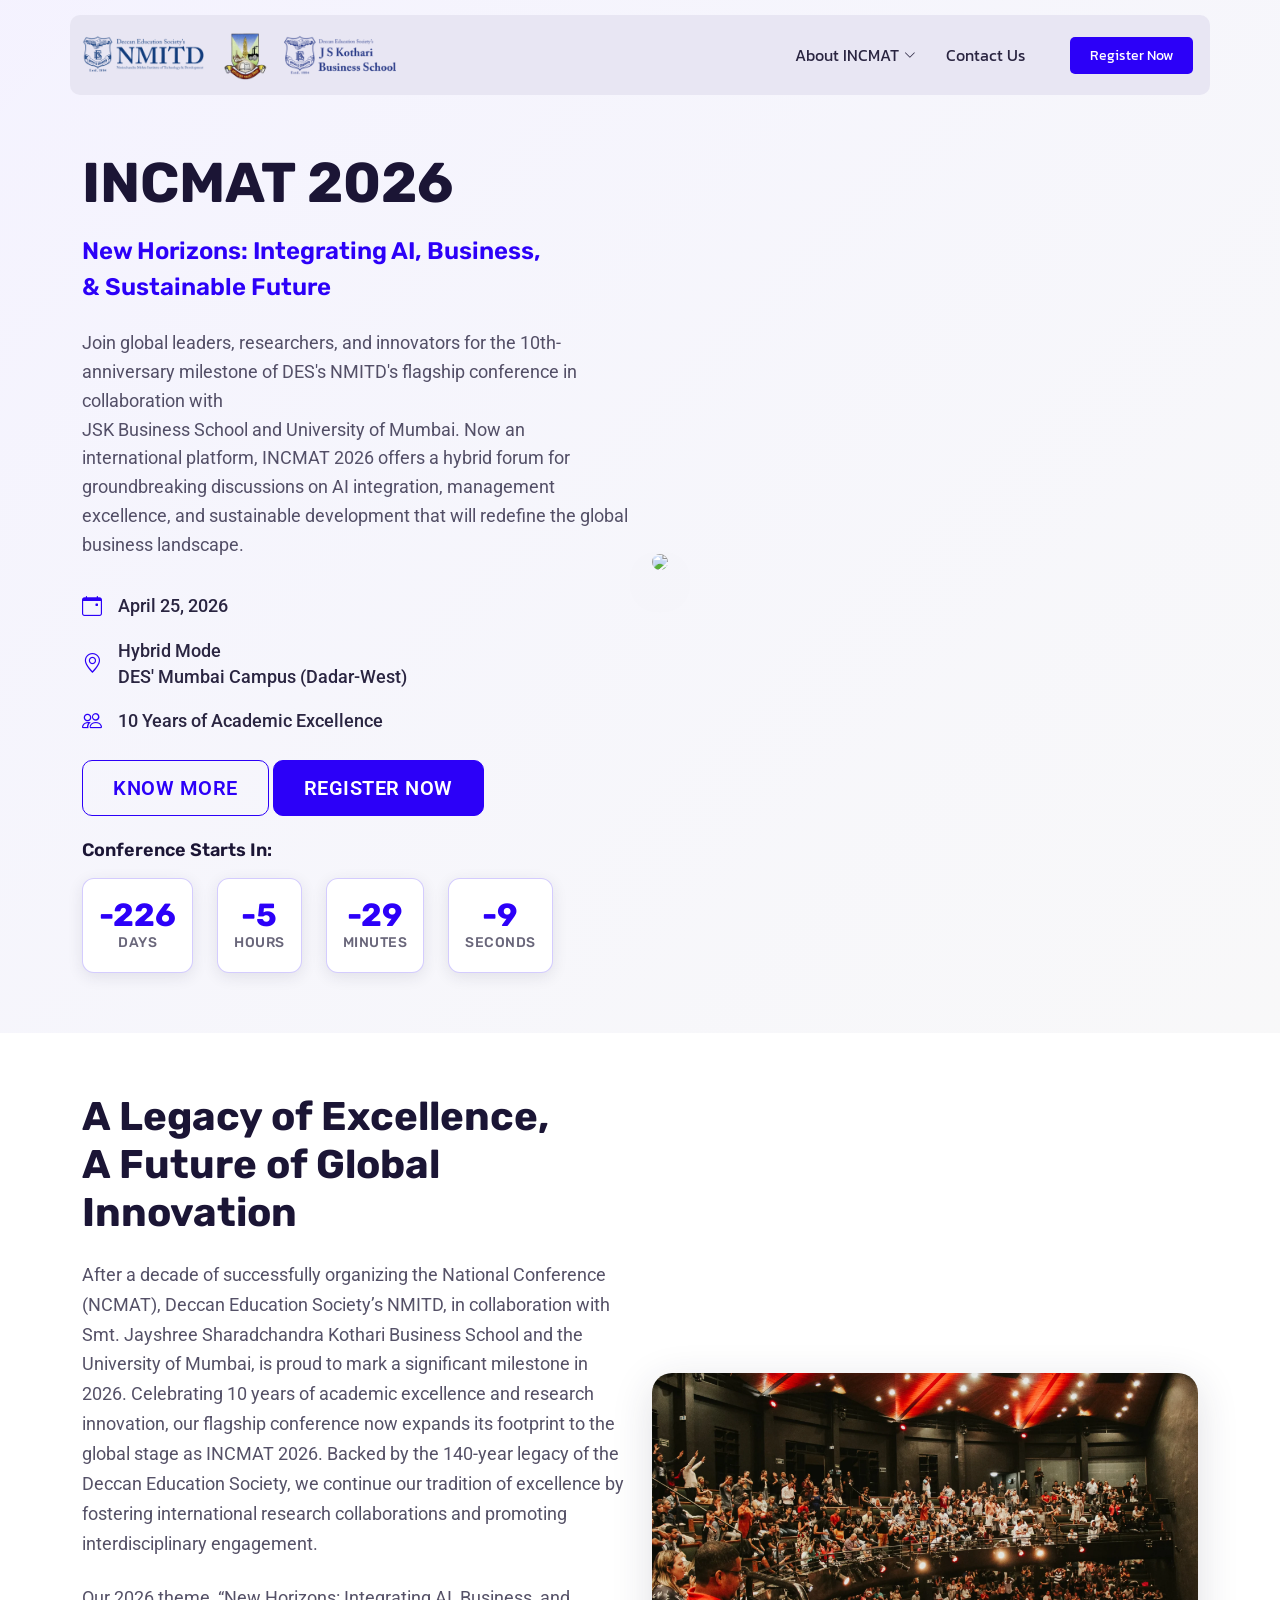
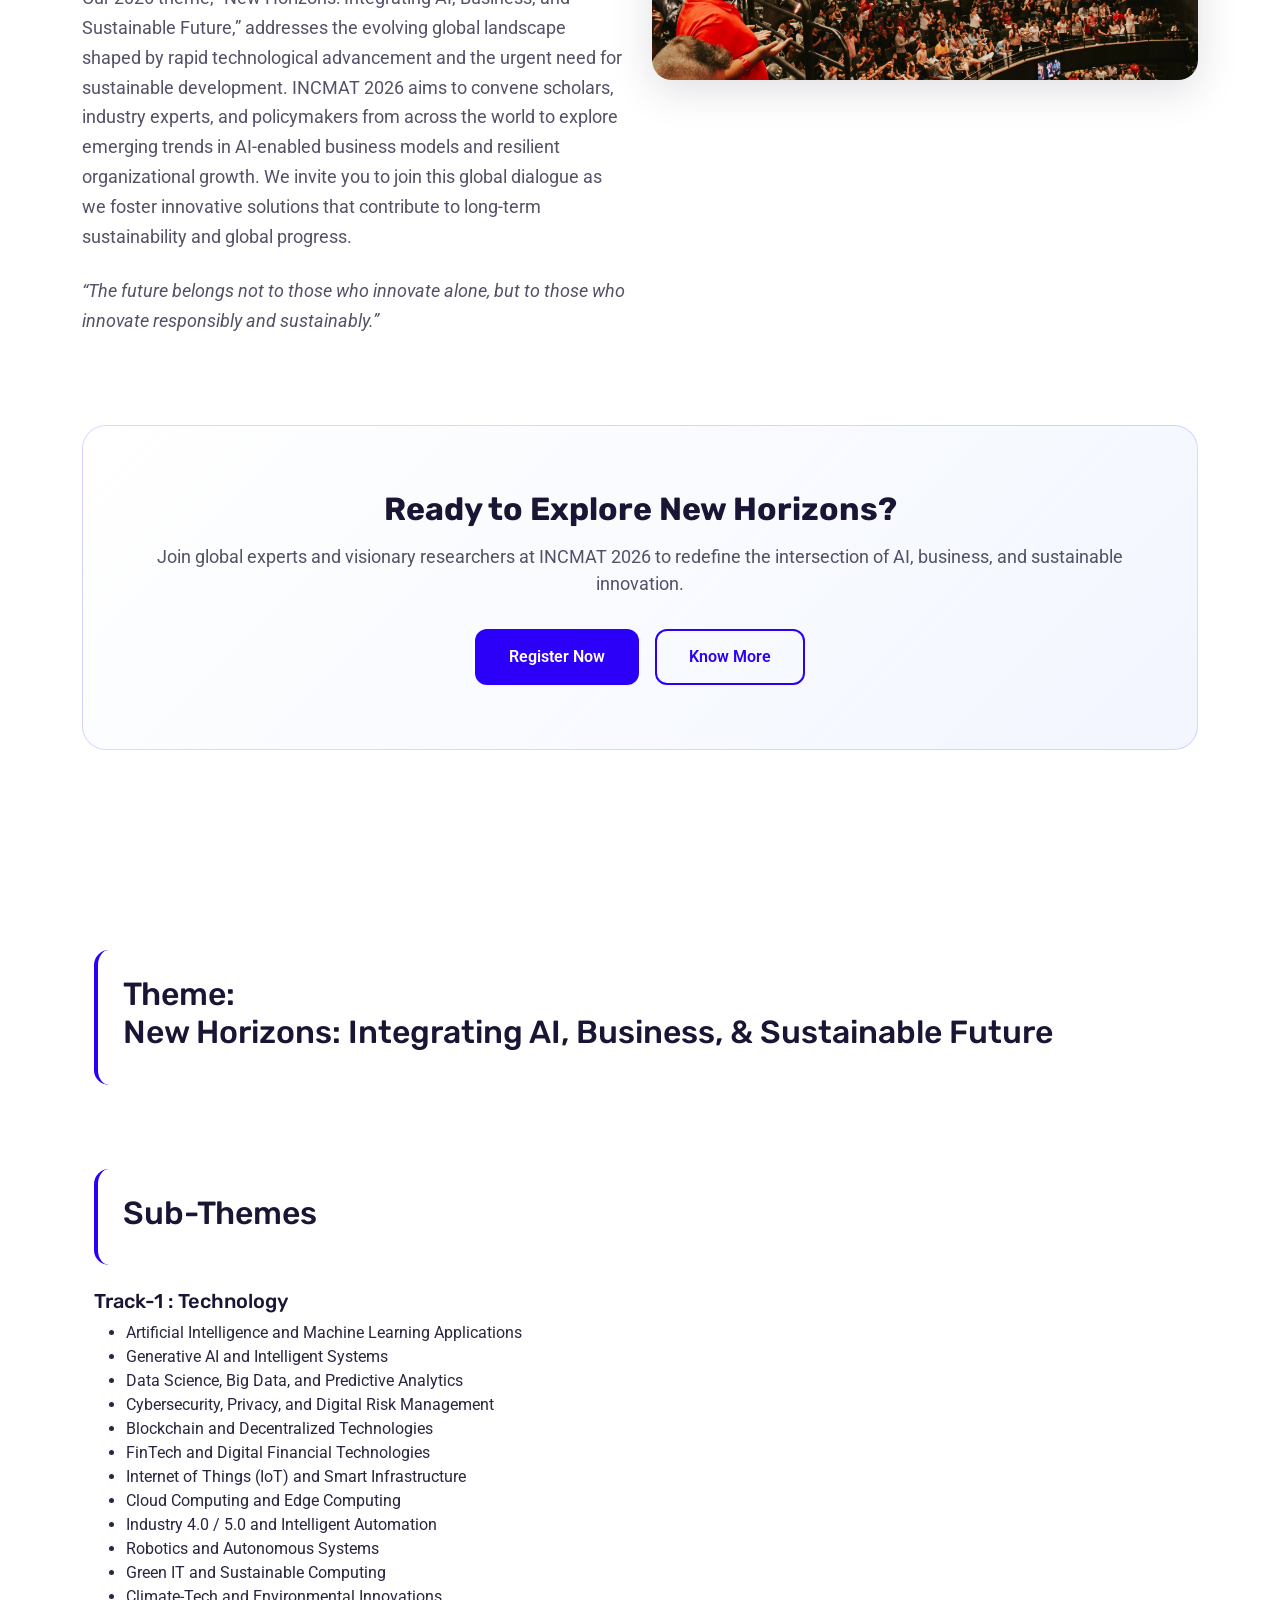
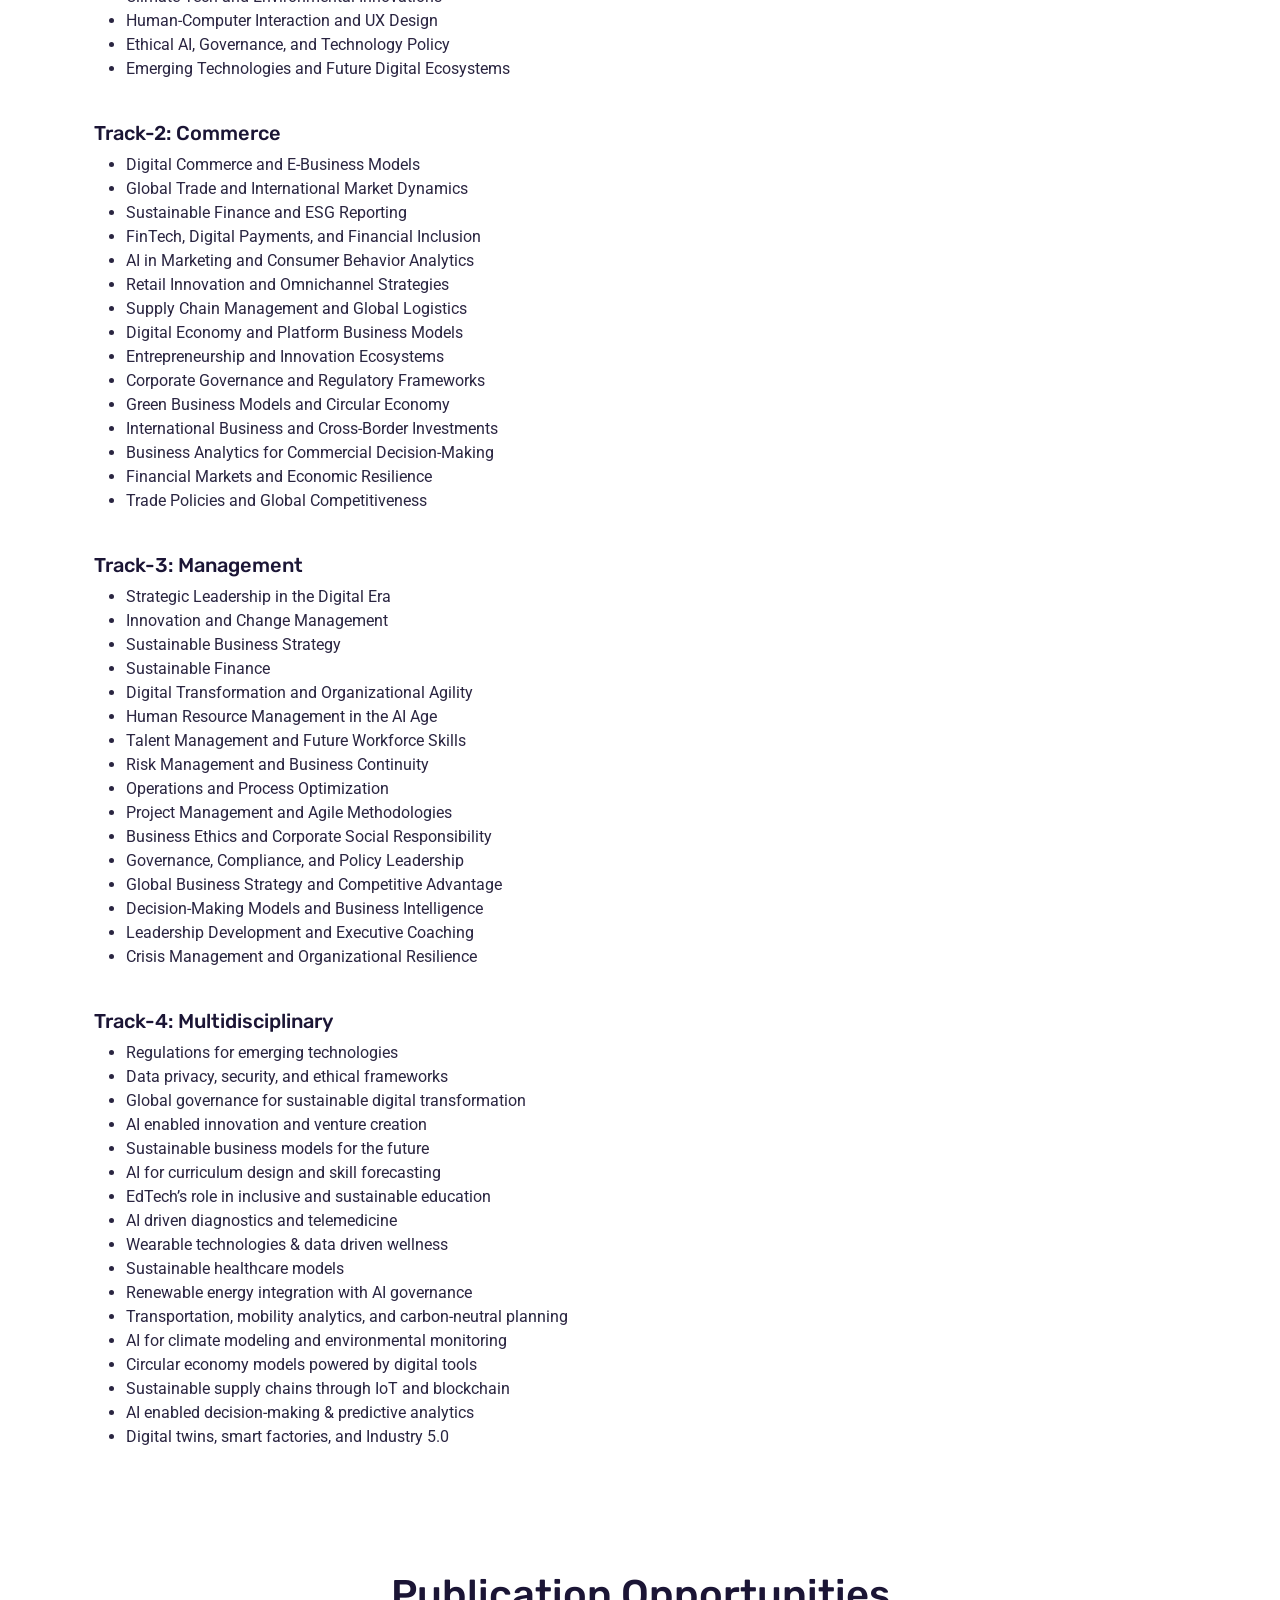
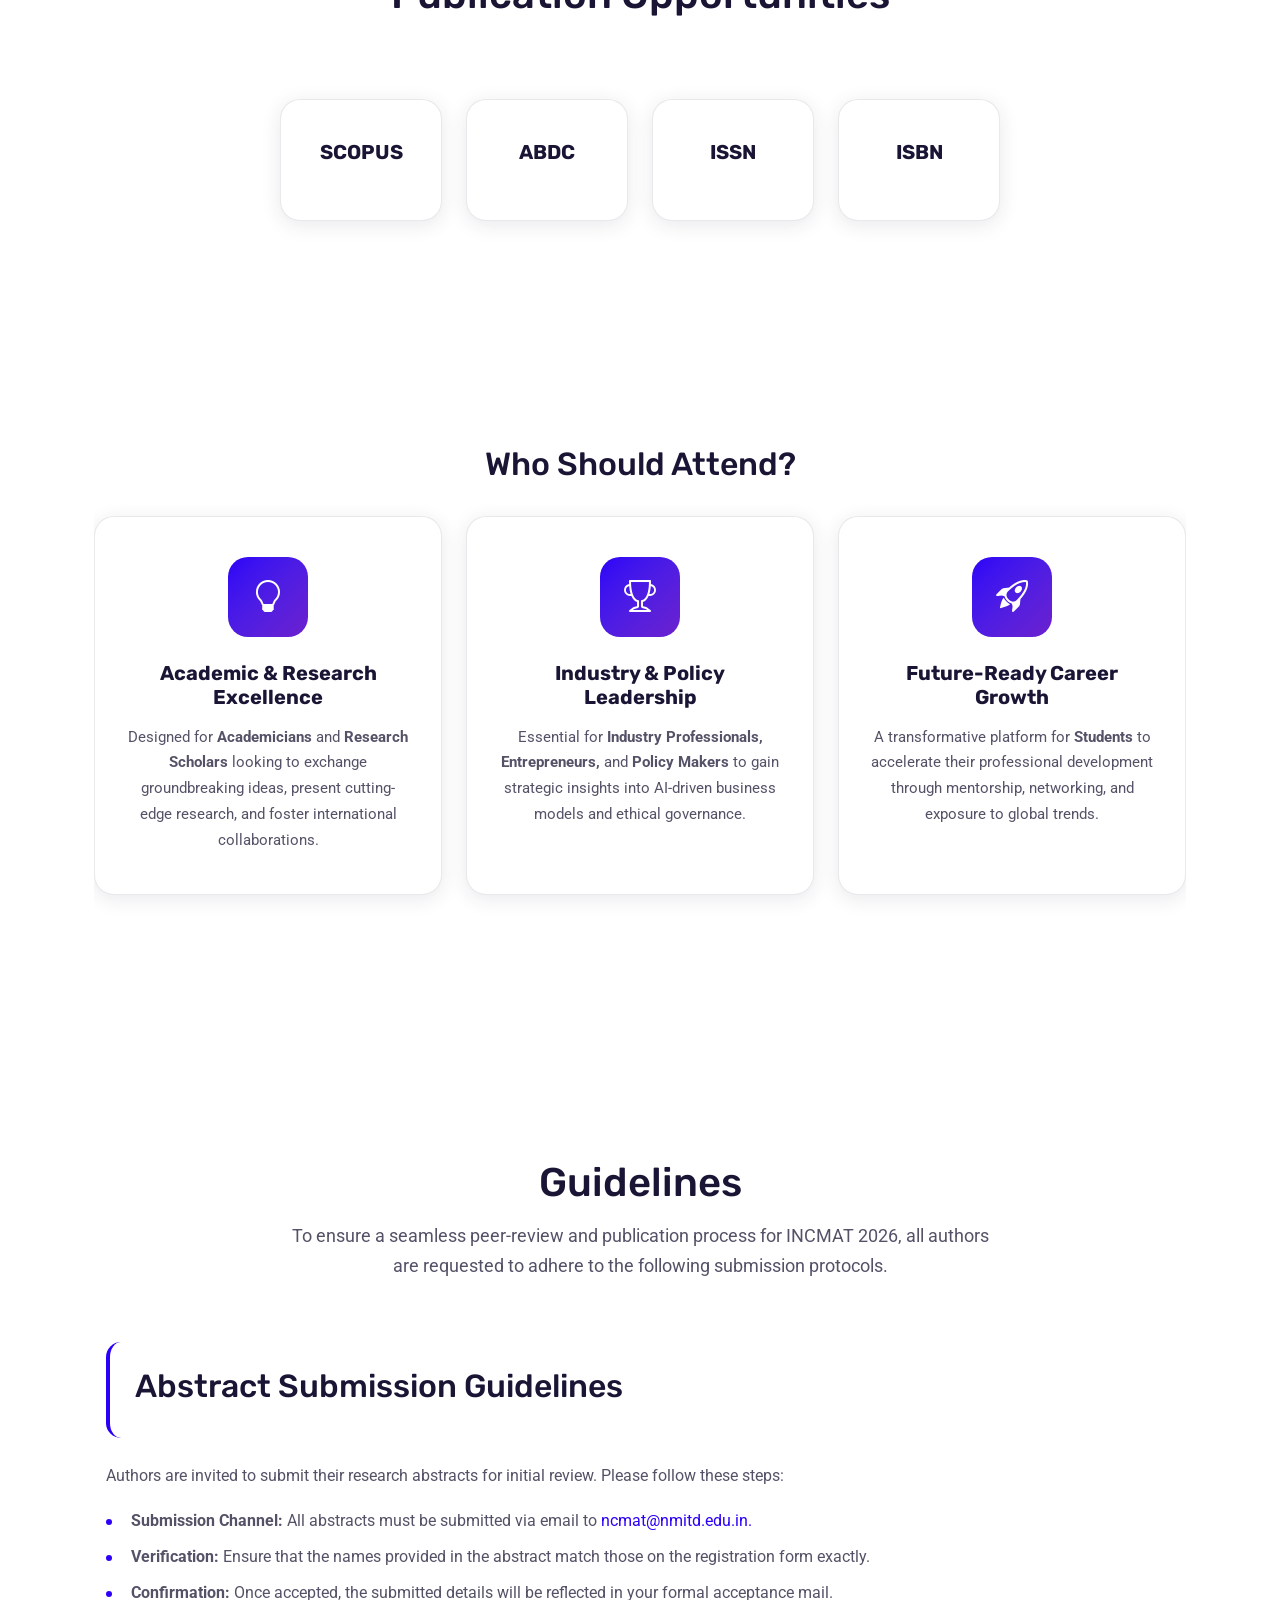
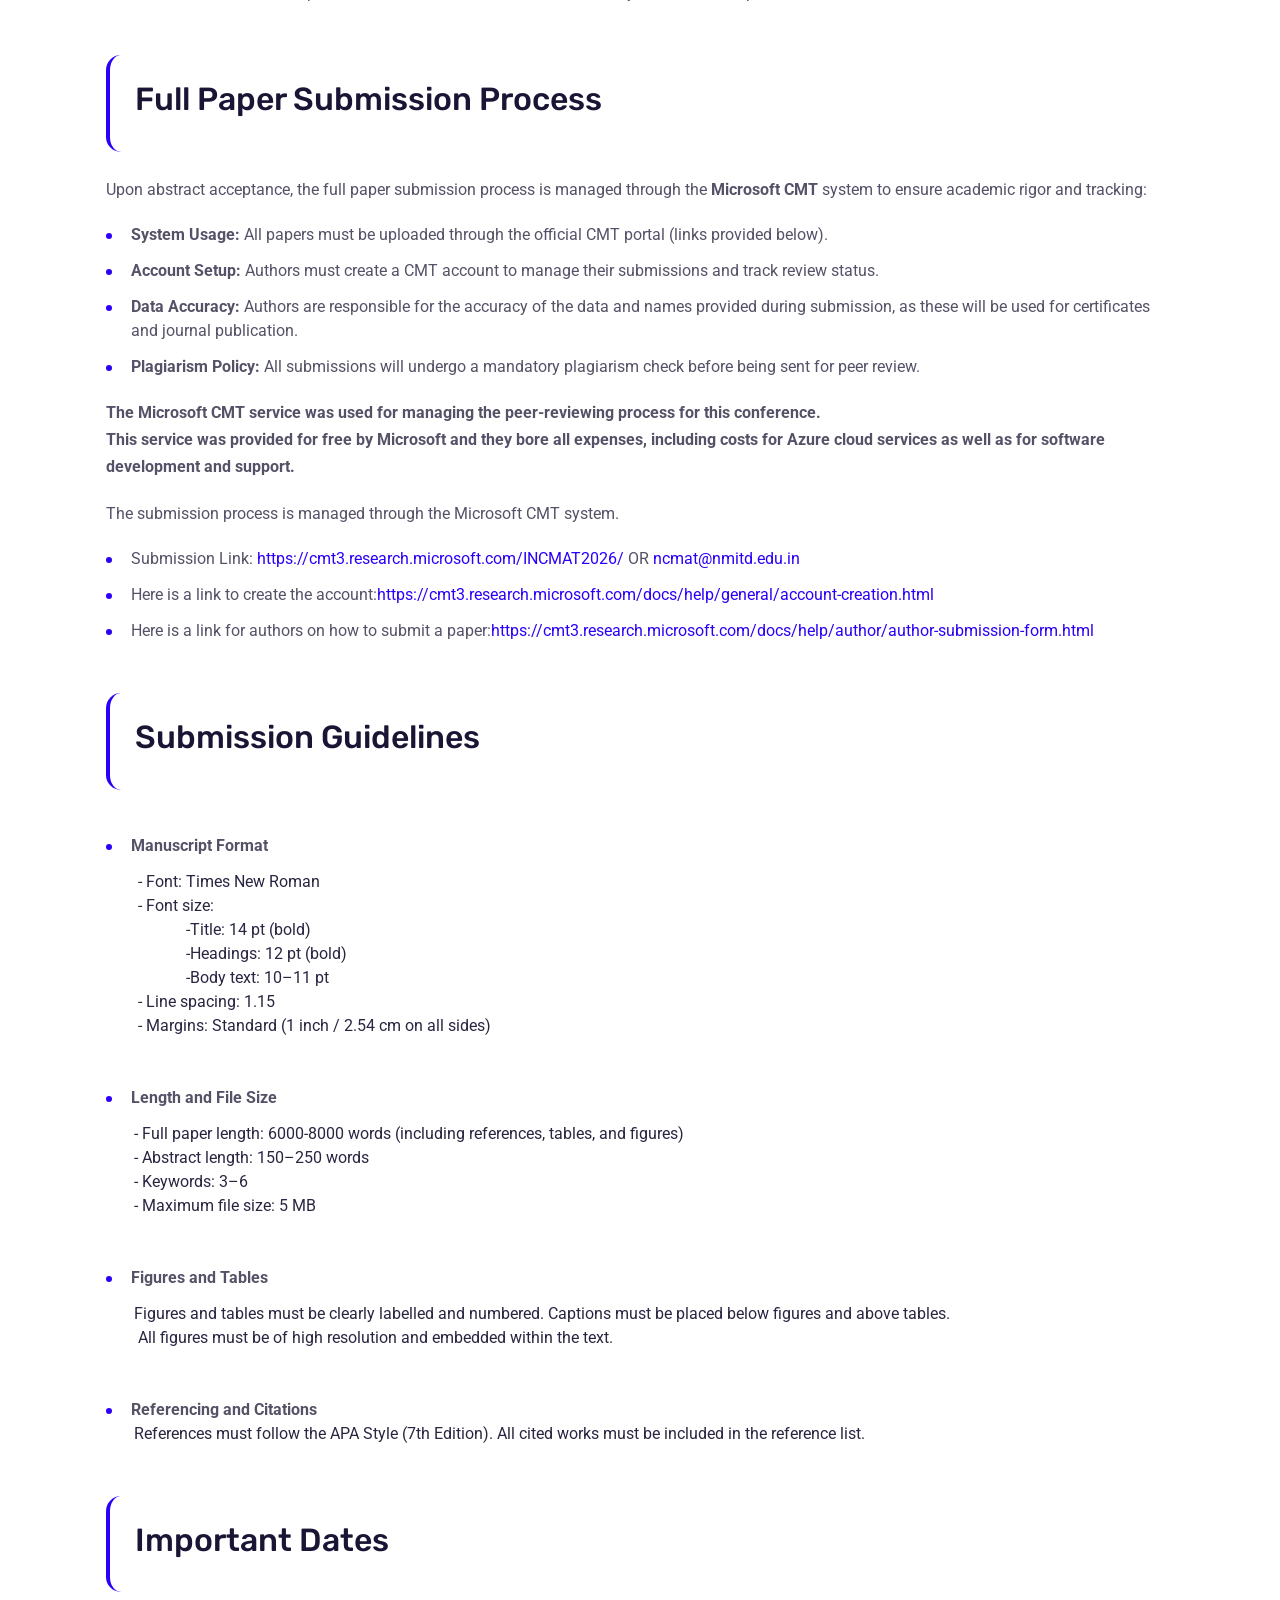
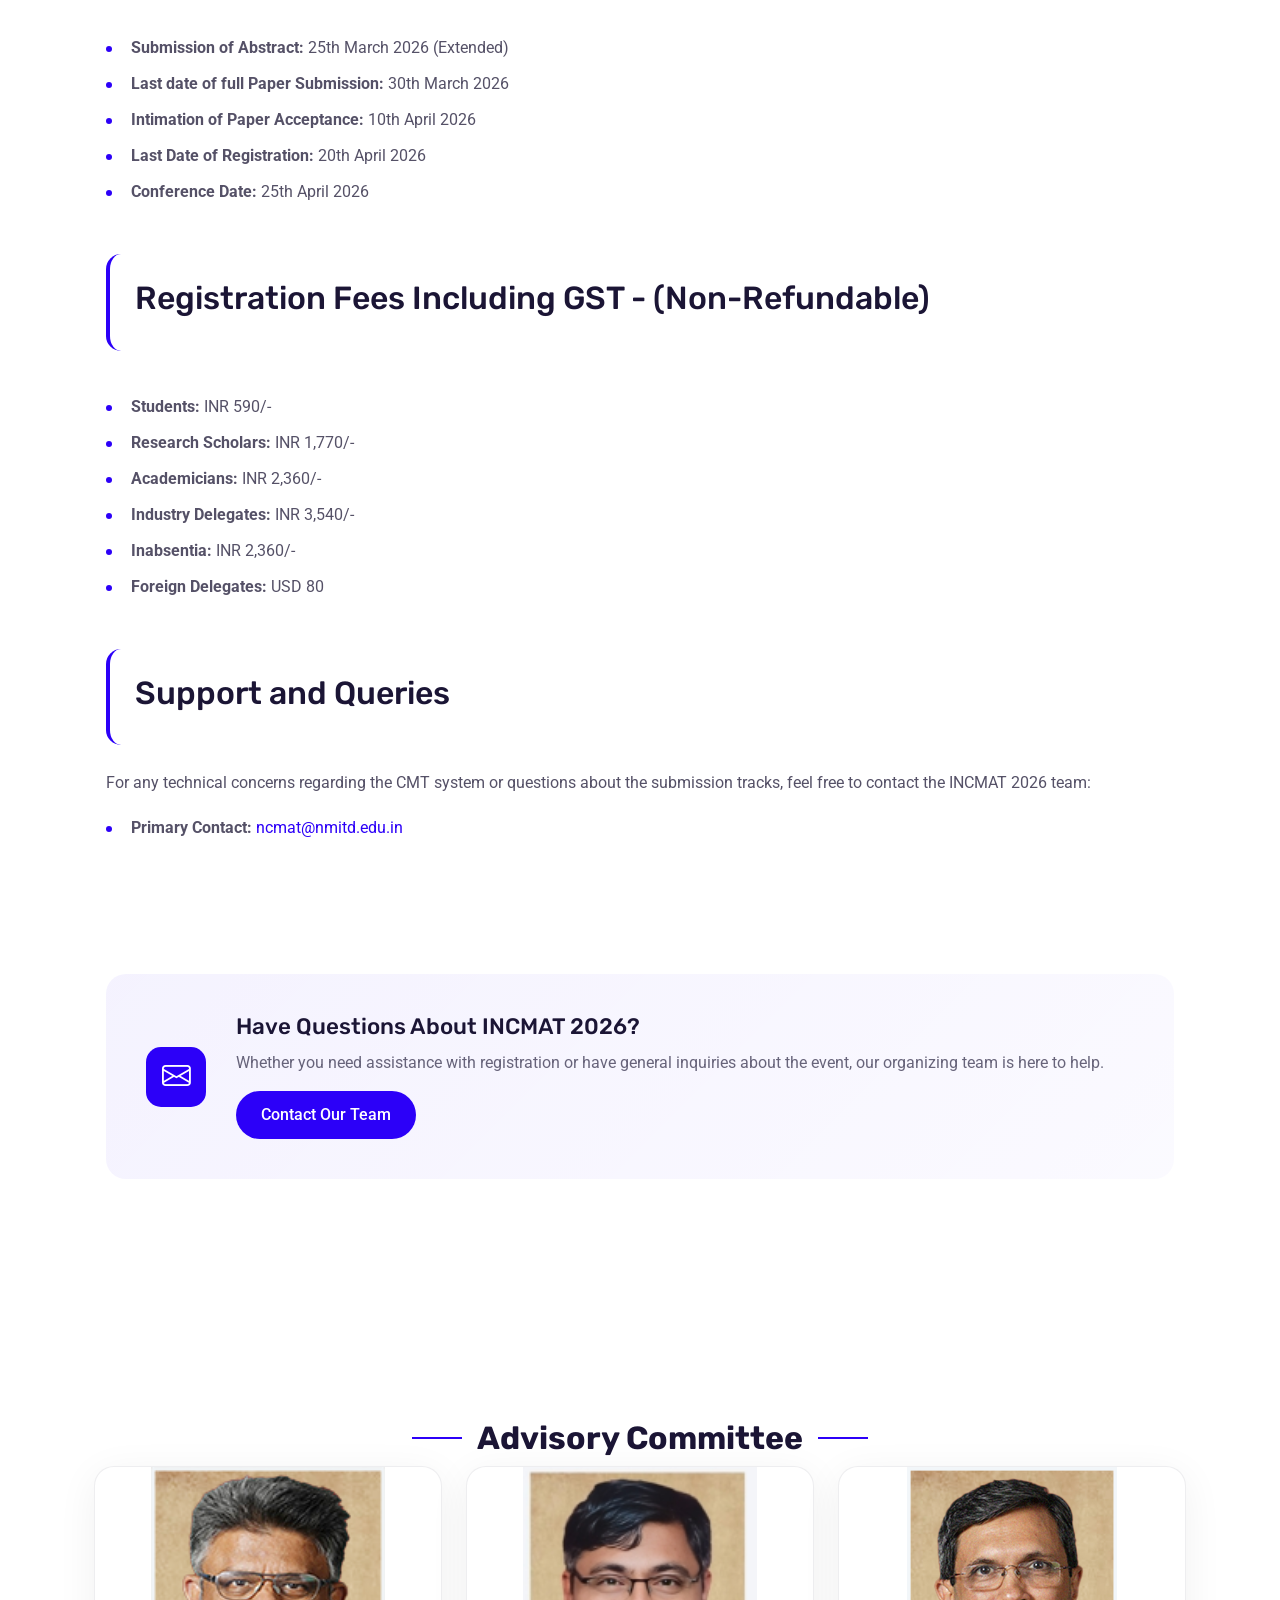
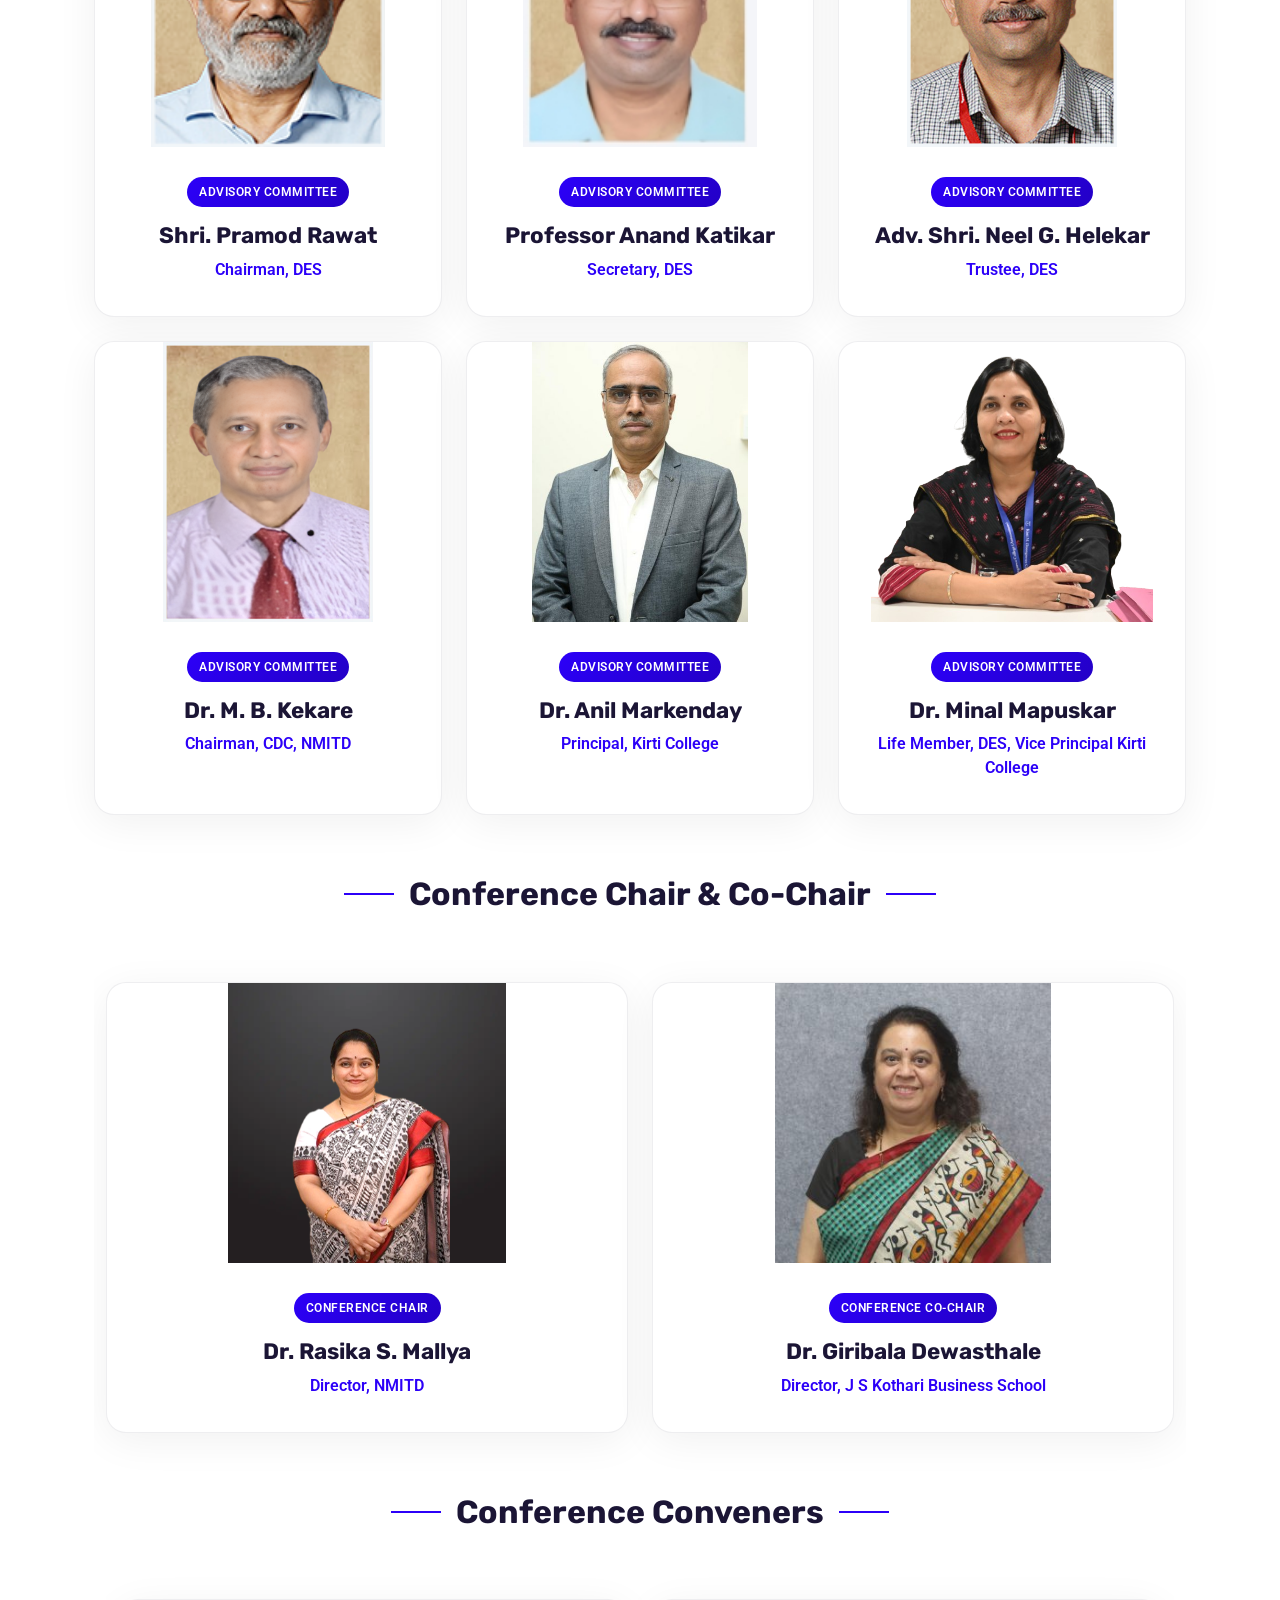
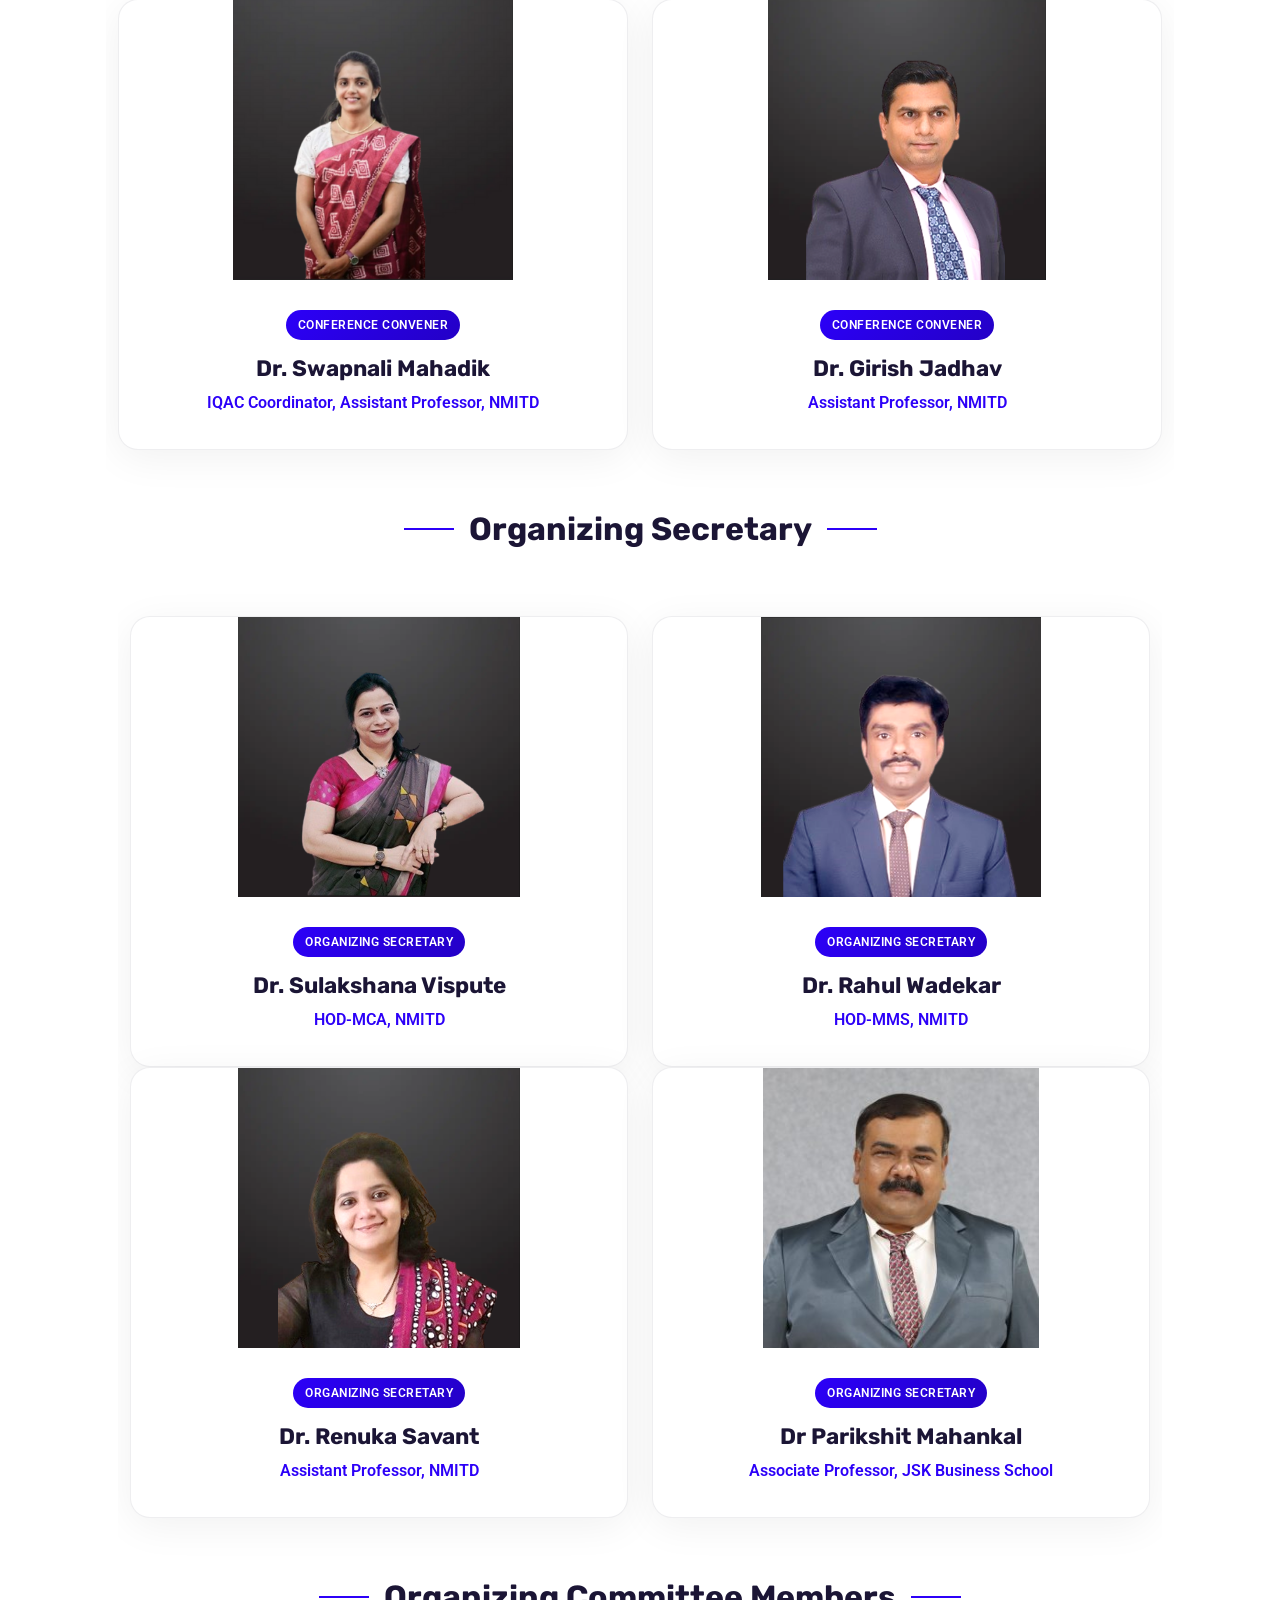
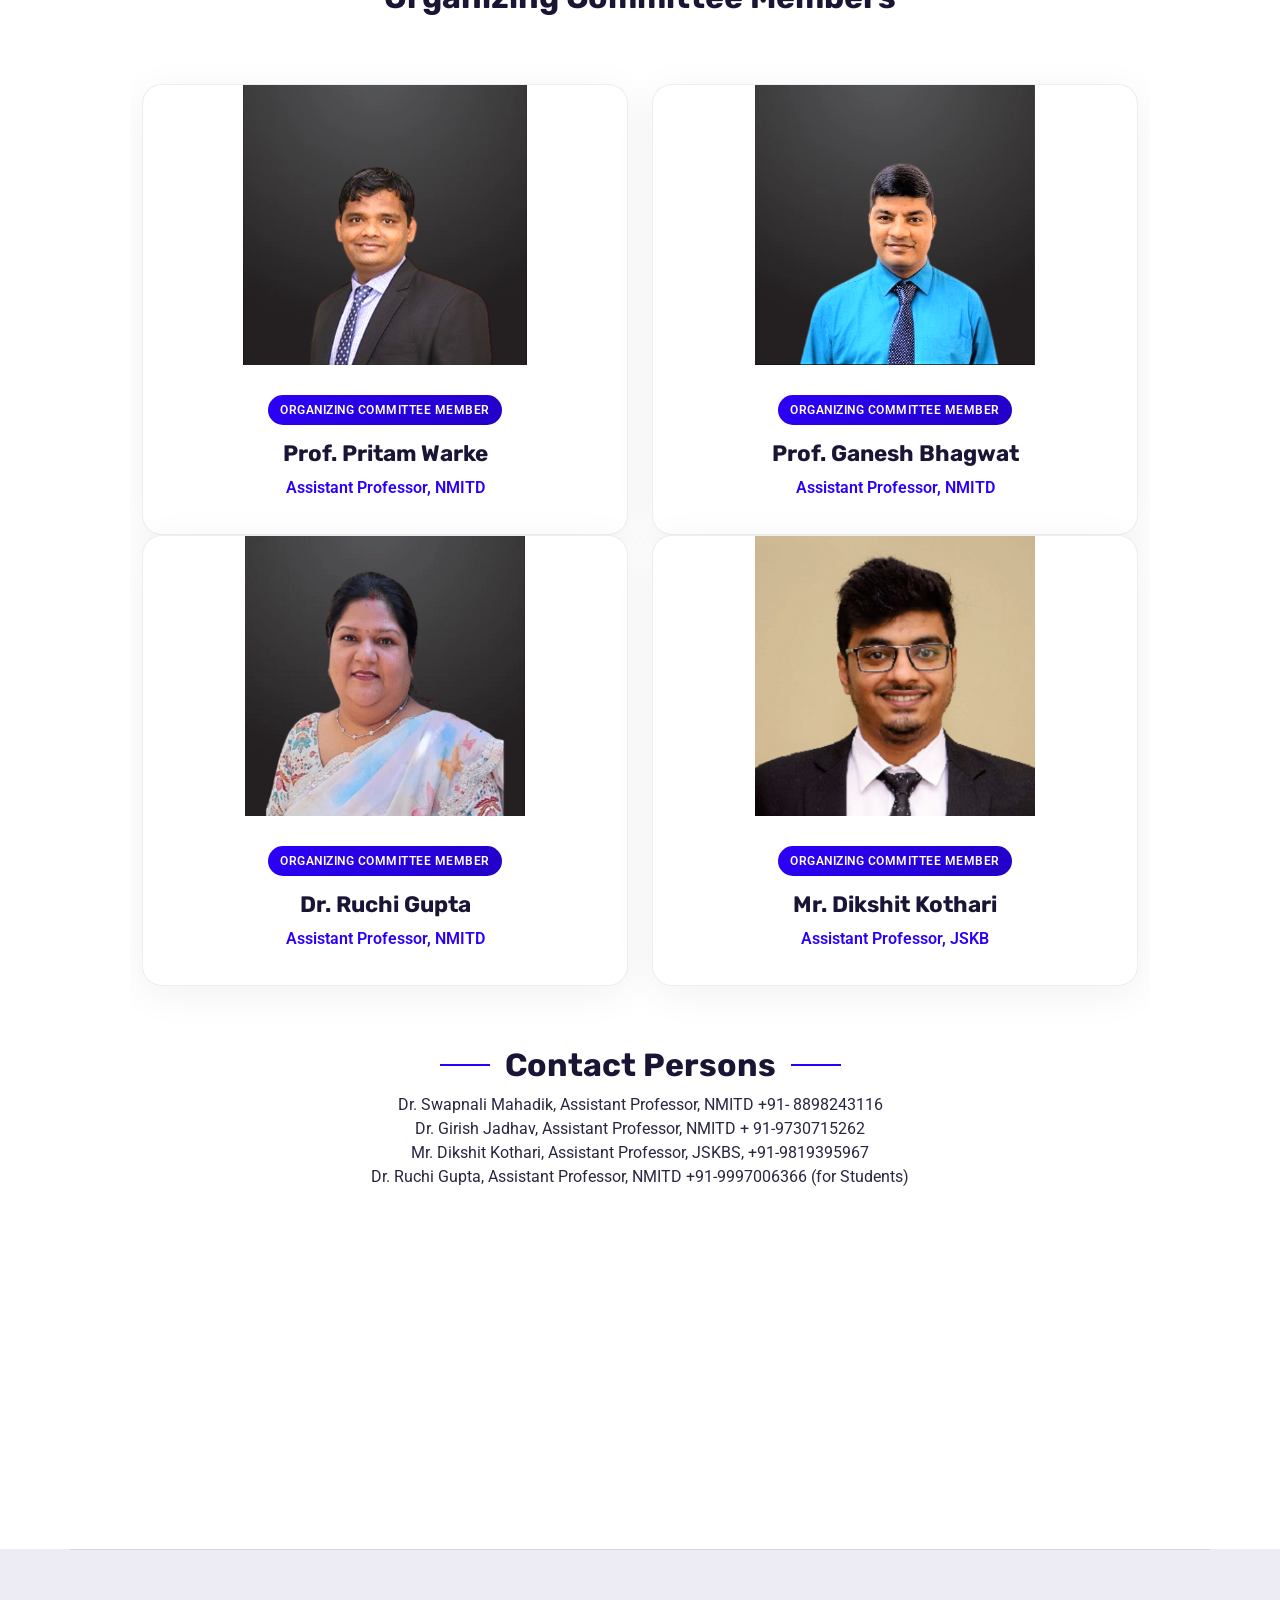
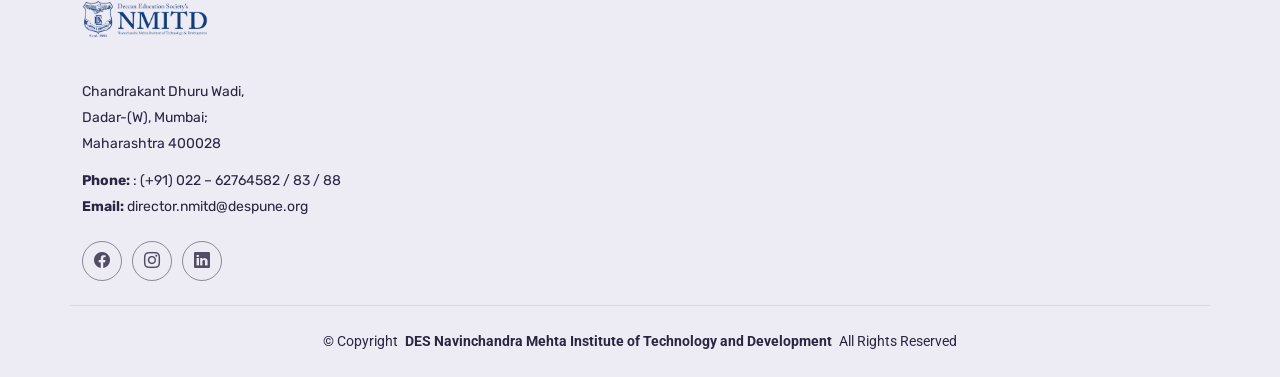
==== index.html @ a4154f9b "Update index.html" ====
<!DOCTYPE html>
<html lang="en">

<head>
  <meta charset="utf-8">
  <meta content="width=device-width, initial-scale=1.0" name="viewport">
  <title>INCMAT | 2026</title>
  <meta name="description" content="">
  <meta name="keywords" content="">

  <!-- Favicons -->
  <link href="favicon.png" rel="icon">
  <!-- Fonts -->
  <link href="https://fonts.googleapis.com" rel="preconnect">
  <link href="https://fonts.gstatic.com" rel="preconnect" crossorigin>
  <link href="https://fonts.googleapis.com/css2?family=Roboto:ital,wght@0,100;0,300;0,400;0,500;0,700;0,900;1,100;1,300;1,400;1,500;1,700;1,900&family=Rubik:ital,wght@0,300;0,400;0,500;0,600;0,700;0,800;0,900;1,300;1,400;1,500;1,600;1,700;1,800;1,900&family=Kanit:ital,wght@0,100;0,200;0,300;0,400;0,500;0,600;0,700;0,800;0,900;1,100;1,200;1,300;1,400;1,500;1,600;1,700;1,800;1,900&display=swap" rel="stylesheet">

  <!-- Vendor CSS Filefus -->
  <link href="bootstrap.min.css" rel="stylesheet">
  <link href="bootstrap-icons.css" rel="stylesheet">
  <link href="aos.css" rel="stylesheet">
  <link href="swiper-bundle.min.css" rel="stylesheet">
  <link href="glightbox.min.css" rel="stylesheet">

  <!-- Main CSS File -->
  <link href="main.css" rel="stylesheet">
  <link rel="stylesheet" href="https://cdn.jsdelivr.net/npm/bootstrap-icons@1.11.3/font/bootstrap-icons.min.css">
</head>

<body class="index-page">

  <header id="header" class="header d-flex align-items-center fixed-top">
    <div class="header-container container-fluid container-xl position-relative d-flex align-items-center justify-content-between">

      <a href="index.html" class="logo d-flex align-items-center">
        <img src="navlogo.png" alt=""> 
      </a>

      <nav id="navmenu" class="navmenu">
        <ul>
          <li class="dropdown"><a href="#about"><span>About INCMAT</span> <i class="bi bi-chevron-down toggle-dropdown"></i></a>
            <ul>
              <li><a href="#theme">Theme</a></li>
              <li><a href="#publication">Publication Opportunities</a></li>
              <li><a href="#attend">Who Should Attend</a></li>
              <li><a href="#guidelines">Guidelines</a></li>
              <li><a href="#dates">Important Dates</a></li>
              <li><a href="#fees">Registration Fees</a></li>
              <li><a href="#committee">Committees</a></li>
            </ul>
          </li>
          <li><a href="contact.html">Contact Us</a></li>
          <a class="btn-getstarted" href="https://forms.gle/KTy7191DpLmSvgJC8">Register Now</a>
        </ul>
        <i class="mobile-nav-toggle d-xl-none bi bi-list"></i>
      </nav>
    </div>
  </header>

  <main class="main">

    <!-- Hero Section -->
    <section id="hero" class="hero section">

      <div class="container" data-aos="fade-up" data-aos-delay="100">

        <div class="row align-items-center">
          <div class="col-lg-6" data-aos="fade-right" data-aos-delay="200">
            <h1 class="hero-title">INCMAT 2026</h1>
            <p class="hero-subtitle">New Horizons: Integrating AI, Business,<br>& Sustainable Future</p>
            <p class="hero-description">Join global leaders, researchers, and innovators for the 10th-anniversary milestone of DES's NMITD's flagship conference in collaboration with <br>JSK Business School and University of Mumbai. Now an international platform, INCMAT 2026 offers a hybrid forum for groundbreaking discussions on AI integration, management excellence, and sustainable development that will redefine the global business landscape.</p>

            <div class="event-details mb-4">
              <div class="detail-item" data-aos="fade-up" data-aos-delay="300">
                <i class="bi bi-calendar-event"></i>
                <span>April 25, 2026</span>
              </div>
              <div class="detail-item" data-aos="fade-up" data-aos-delay="350">
                <i class="bi bi-geo-alt"></i>
                <span>Hybrid Mode <br> DES' Mumbai Campus (Dadar-West)</span>
              </div>
              <div class="detail-item" data-aos="fade-up" data-aos-delay="400">
                <i class="bi bi-people"></i>
                <span>10 Years of Academic Excellence</span>
              </div>
            </div>

            <div class="hero-actions" data-aos="fade-up" data-aos-delay="450">
              <a href="#theme" class="btn btn-outline-primary btn-lg">Know More</a>
              <a href="https://forms.gle/KTy7191DpLmSvgJC8" class="btn btn-primary btn-lg me-3">Register Now</a>
            </div>

            <div class="countdown-wrapper mt-4" data-aos="fade-up" data-aos-delay="500">
              <h5 class="countdown-title">Conference Starts In:</h5>
              <div class="countdown d-flex justify-content-start" data-count="2026/04/25">
                <div>
                  <h3 class="count-days"></h3>
                  <h4>Days</h4>
                </div>
                <div>
                  <h3 class="count-hours"></h3>
                  <h4>Hours</h4>
                </div>
                <div>
                  <h3 class="count-minutes"></h3>
                  <h4>Minutes</h4>
                </div>
                <div>
                  <h3 class="count-seconds"></h3>
                  <h4>Seconds</h4>
                </div>
              </div>
            </div>
          </div>

          <div class="col-lg-6" data-aos="fade-left" data-aos-delay="300">
            <div class="hero-image-wrapper">
              <img src="3.png" class="img-fluid hero-image">
              </div>
            </div>
          </div>
        </div>

      </div>

    </section><!-- /Hero Section -->

    <!-- About Section -->
    <section id="about" class="about section">

      <div class="container" data-aos="fade-up" data-aos-delay="100">

        <div class="row align-items-center">
          <div class="col-lg-6 mb-4 mb-lg-0">
            <div class="content">
              <h2 data-aos="fade-up" data-aos-delay="200">A Legacy of Excellence, <br>A Future of Global Innovation</h2>
              <p data-aos="fade-up" data-aos-delay="300">After a decade of successfully organizing the National Conference (NCMAT), Deccan Education Society’s NMITD, in collaboration with Smt. Jayshree Sharadchandra Kothari Business School and the University of Mumbai, is proud to mark a significant milestone in 2026. Celebrating 10 years of academic excellence and research innovation, our flagship conference now expands its footprint to the global stage as INCMAT 2026. Backed by the 140-year legacy of the Deccan Education Society, we continue our tradition of excellence by fostering international research collaborations and promoting interdisciplinary engagement.</p>
              <p data-aos="fade-up" data-aos-delay="400">Our 2026 theme, “New Horizons: Integrating AI, Business, and Sustainable Future,” addresses the evolving global landscape shaped by rapid technological advancement and the urgent need for sustainable development. INCMAT 2026 aims to convene scholars, industry experts, and policymakers from across the world to explore emerging trends in AI-enabled business models and resilient organizational growth. We invite you to join this global dialogue as we foster innovative solutions that contribute to long-term sustainability and global progress.</p>
              <P><i>“The future belongs not to those who innovate alone, but to those who innovate responsibly and sustainably.”</i></P>
            </div>
          </div>

          <div class="col-lg-6">
            <div class="image-wrapper" data-aos="zoom-in" data-aos-delay="300">
              <img src="showcase-8.webp" alt="Event showcase" class="img-fluid">
            </div>
          </div>
        </div>
<div class="cta-section" data-aos="fade-up" data-aos-delay="100">
          <div class="text-center">
            <h3>Ready to Explore New Horizons?</h3>
            <p>Join global experts and visionary researchers at INCMAT 2026 to redefine the intersection of AI, business, and sustainable innovation.</p>
            <div class="cta-buttons">
              <a href="https://forms.gle/KTy7191DpLmSvgJC8" class="btn btn-primary">Register Now</a>
              <a href="#theme" class="btn btn-outline">Know More</a>
            </div>
          </div>
        </div>

        <section id="terms-of-service" class="terms-of-service section">
      <br><br><br><br>
      <div class="container" data-aos="fade-up">
        <!-- Content -->
        <div class="tos-content" data-aos="fade-up" data-aos-delay="200">
          <br>
<div id="theme" class="content-section"> 
            <div class="alert-box">
            <h2>Theme:
              <br>New Horizons: Integrating AI, Business, & Sustainable Future</h2>
            </div><br>
           <div class="tos-header text-center" data-aos="fade-up">
          <h2></h2>
        </div>
          <!-- User Accounts -->
          <div id="user-accounts" class="content-section"> 
            <div class="alert-box">
            <h2>Sub-Themes</h2>
            </div><br>
            <h5>Track-1 : Technology</h5>
            <ul>
              <li>Artificial Intelligence and Machine Learning Applications</li>
              <li>Generative AI and Intelligent Systems</li>
              <li>Data Science, Big Data, and Predictive Analytics</li>
              <li>Cybersecurity, Privacy, and Digital Risk Management</li>
              <li>Blockchain and Decentralized Technologies</li>
              <li>FinTech and Digital Financial Technologies</li>
              <li>Internet of Things (IoT) and Smart Infrastructure</li>
              <li>Cloud Computing and Edge Computing</li>
              <li>Industry 4.0 / 5.0 and Intelligent Automation</li>
              <li>Robotics and Autonomous Systems</li>
              <li>Green IT and Sustainable Computing</li>
              <li>Climate-Tech and Environmental Innovations</li>
              <li>Human-Computer Interaction and UX Design</li>
              <li>Ethical AI, Governance, and Technology Policy</li>
              <li>Emerging Technologies and Future Digital Ecosystems</li>
            </ul>

            <br>
            <h5>Track-2: Commerce </h5>
            <ul>
              <li>Digital Commerce and E-Business Models</li>
              <li>Global Trade and International Market Dynamics</li>
              <li>Sustainable Finance and ESG Reporting</li>
              <li>FinTech, Digital Payments, and Financial Inclusion</li>
              <li>AI in Marketing and Consumer Behavior Analytics</li>
              <li>Retail Innovation and Omnichannel Strategies</li>
              <li>Supply Chain Management and Global Logistics</li>
              <li>Digital Economy and Platform Business Models</li>
              <li>Entrepreneurship and Innovation Ecosystems</li>
              <li>Corporate Governance and Regulatory Frameworks</li>
              <li>Green Business Models and Circular Economy</li>
              <li>International Business and Cross-Border Investments</li>
              <li>Business Analytics for Commercial Decision-Making</li>
              <li>Financial Markets and Economic Resilience</li>
              <li>Trade Policies and Global Competitiveness</li>
            </ul>
            <br>
            <h5>Track-3: Management </h5>
            <ul>
              <li>Strategic Leadership in the Digital Era</li>
              <li>Innovation and Change Management</li>
              <li>Sustainable Business Strategy</li>
              <li>Sustainable Finance </li>
              <li>Digital Transformation and Organizational Agility</li>
              <li>Human Resource Management in the AI Age</li>
              <li>Talent Management and Future Workforce Skills</li>
              <li>Risk Management and Business Continuity</li>
              <li>Operations and Process Optimization</li>
              <li>Project Management and Agile Methodologies</li>
              <li>Business Ethics and Corporate Social Responsibility</li>
              <li>Governance, Compliance, and Policy Leadership</li>
              <li>Global Business Strategy and Competitive Advantage</li>
              <li>Decision-Making Models and Business Intelligence</li>
              <li>Leadership Development and Executive Coaching</li>
              <li>Crisis Management and Organizational Resilience</li>
            </ul>
             <br>
            <h5>Track-4: Multidisciplinary </h5>
            <ul>
              <li>Regulations for emerging technologies </li>
              <li>Data privacy, security, and ethical frameworks </li>
              <li>Global governance for sustainable digital transformation</li>
              <li>AI enabled innovation and venture creation </li>
              <li>Sustainable business models for the future </li>
              <li>AI for curriculum design and skill forecasting </li>
              <li>EdTech’s role in inclusive and sustainable education</li>
              <li>AI driven diagnostics and telemedicine </li>
              <li>Wearable technologies & data driven wellness </li>
              <li>Sustainable healthcare models</li>
              <li>Renewable energy integration with AI governance </li>
              <li>Transportation, mobility analytics, and carbon-neutral planning</li>
              <li>AI for climate modeling and environmental monitoring </li>
              <li>Circular economy models powered by digital tools </li>
              <li>Sustainable supply chains through IoT and blockchain</li>
              <li>AI enabled decision-making & predictive analytics </li>
              <li>Digital twins, smart factories, and Industry 5.0</li>
            </ul>
           </div>
            </div>
<br><br><br>
            <div id="publication" class="content-section"> 
            <div class="tos-header text-center" data-aos="fade-up">
          <h2>Publication Opportunities</h2>
         <div class="features-grid">
          <div class="row g-4 justify-content-center">
  <div class="col-lg-2 col-md-3" data-aos="fade-up" data-aos-delay="200">
    <div class="feature-card">
      <h4>SCOPUS</h4>
    </div>
  </div>

  <div class="col-lg-2 col-md-3" data-aos="fade-up" data-aos-delay="300">
    <div class="feature-card">
      <h4>ABDC</h4>
    </div>
  </div>

  <div class="col-lg-2 col-md-3" data-aos="fade-up" data-aos-delay="400">
    <div class="feature-card">
      <h4>ISSN</h4>
    </div>
  </div>

  <div class="col-lg-2 col-md-3" data-aos="fade-up" data-aos-delay="500">
    <div class="feature-card">
      <h4>ISBN</h4>
    </div>
  </div>
</div>
          </div>

          </div>
<br>
<section id="attend" class="attend section"> <!--attend section begins-->
        <div class="features-grid">
          <div class="row g-4">
            <h2 class="text-center">Who Should Attend?</h2>
            <div class="col-lg-4 col-md-6" data-aos="fade-up" data-aos-delay="200">
              <div class="feature-card">
                <div class="feature-icon">
                  <i class="bi bi-lightbulb"></i> 
                </div>
                <h4>Academic & Research Excellence</h4>
                <p>Designed for <b>Academicians</b> and <b>Research Scholars</b> looking to exchange groundbreaking ideas, present cutting-edge research, and foster international collaborations.</p>
              </div>
            </div>

            <div class="col-lg-4 col-md-6" data-aos="fade-up" data-aos-delay="300">
              <div class="feature-card">
                <div class="feature-icon">
                  <i class="bi bi-trophy"></i>
                </div>
                <h4>Industry & Policy Leadership</h4>
                <p>Essential for <b>Industry Professionals, Entrepreneurs,</b> and <b>Policy Makers</b> to gain strategic insights into AI-driven business models and ethical governance.</p>
              </div>
            </div>

            <div class="col-lg-4 col-md-6" data-aos="fade-up" data-aos-delay="400">
              <div class="feature-card">
                <div class="feature-icon">
                  <i class="bi bi-rocket-takeoff"></i>
                </div>
                <h4>Future-Ready Career Growth</h4>
                <p>A transformative platform for <b>Students</b> to accelerate their professional development through mentorship, networking, and exposure to global trends.</p>
              </div>
            </div>
          </div>
        </section><!--Attend Section ends-->
        
<section id="guidelines" class="terms-of-service section">
      <br><br><br><br>
      <div class="container" data-aos="fade-up">
        <!-- Page Header -->
        <div class="tos-header text-center" data-aos="fade-up">
          <h2>Guidelines</h2>
          <p>To ensure a seamless peer-review and publication process for INCMAT 2026, all authors are requested to adhere to the following submission protocols.
        </div>

        <!-- Content -->
        <div class="tos-content" data-aos="fade-up" data-aos-delay="200">
          <div id="intellectual-property" class="content-section">
            <div id="user-accounts" class="content-section"> 
            <div class="alert-box">
            <h2>Abstract Submission Guidelines</h2>
            </div><br>
            <p>Authors are invited to submit their research abstracts for initial review. Please follow these steps:</p>
            <ul class="list-items">
              <li><b>Submission Channel: </b>All abstracts must be submitted via email to <a href="ncmat@nmitd.edu.in.">ncmat@nmitd.edu.in.</a></li>
              <li><b>Verification: </b>Ensure that the names provided in the abstract match those on the registration form exactly.</li>
              <li><b>Confirmation: </b> Once accepted, the submitted details will be reflected in your formal acceptance mail.</li>
            </ul>
          </div>


            <div id="intellectual-property" class="content-section">
            <div id="user-accounts" class="content-section"> 
            <div class="alert-box">
            <h2>Full Paper Submission Process</h2>
            </div><br>
            <p>Upon abstract acceptance, the full paper submission process is managed through the <b>Microsoft CMT</b> system to ensure academic rigor and tracking:</p>
            <ul class="list-items">
              <li><b>System Usage:</b> All papers must be uploaded through the official CMT portal (links provided below).</a></li>
              <li><b>Account Setup:</b> Authors must create a CMT account to manage their submissions and track review status.</li>
              <li><b>Data Accuracy:</b> Authors are responsible for the accuracy of the data and names provided during submission, as these will be used for certificates and journal publication.</li>
              <li><b>Plagiarism Policy:</b> All submissions will undergo a mandatory plagiarism check before being sent for peer review.</li>
            </ul>
            <p><b>The Microsoft CMT service was used for managing the peer-reviewing process for this conference.<br>This service was provided for free by Microsoft and they bore all expenses, including costs for Azure cloud services as well as for software development and support.</b></p>
               <ul class="list-items">
                 <p>The submission process is managed through the Microsoft CMT system.</p>
                 <li>Submission Link: <a href="https://cmt3.research.microsoft.com/INCMAT2026/">https://cmt3.research.microsoft.com/INCMAT2026/</a> OR <a href="ncmat@nmitd.edu.in">ncmat@nmitd.edu.in</a></li>
                 <li>Here is a link to create the account:<a href="https://cmt3.research.microsoft.com/docs/help/general/account-creation.html">https://cmt3.research.microsoft.com/docs/help/general/account-creation.html</a></li>
                 <li>Here is a link for authors on how to submit a paper:<a href="https://cmt3.research.microsoft.com/docs/help/author/author-submission-form.html">https://cmt3.research.microsoft.com/docs/help/author/author-submission-form.html</a></li>
               </ul>
          </div>

              <div class="tos-content" data-aos="fade-up" data-aos-delay="200">
          <div id="intellectual-property" class="content-section">
            <div id="user-accounts" class="content-section"> 
            <div class="alert-box">
            <h2>Submission Guidelines</h2>
            </div><br>
            <ul class="list-items">
              <li><b>Manuscript Format</b></li>
              &nbsp; &nbsp; &nbsp; &nbsp; - Font: Times New Roman<br>
              &nbsp; &nbsp; &nbsp; &nbsp; - Font size:<br>
              &nbsp; &nbsp; &nbsp; &nbsp; &nbsp; &nbsp; &nbsp; &nbsp; &nbsp; &nbsp; -Title: 14 pt (bold)<br>
              &nbsp; &nbsp; &nbsp; &nbsp; &nbsp; &nbsp; &nbsp; &nbsp; &nbsp; &nbsp; -Headings: 12 pt (bold)<br>
              &nbsp; &nbsp; &nbsp; &nbsp; &nbsp; &nbsp; &nbsp; &nbsp; &nbsp; &nbsp; -Body text: 10–11 pt<br>
              &nbsp; &nbsp; &nbsp; &nbsp; - Line spacing: 1.15<br>
              &nbsp; &nbsp; &nbsp; &nbsp; - Margins: Standard (1 inch / 2.54 cm on all sides)<br>
              <br>
              <br>
              <li><b>Length and File Size</b></li>
              &nbsp; &nbsp; &nbsp; &nbsp;- Full paper length: 6000-8000 words (including references, tables, and figures)<br>
              &nbsp; &nbsp; &nbsp; &nbsp;- Abstract length: 150–250 words<br>
              &nbsp; &nbsp; &nbsp; &nbsp;- Keywords: 3–6<br>
              &nbsp; &nbsp; &nbsp; &nbsp;- Maximum file size: 5 MB <br>
              <br>
              <br>
              <li><b>Figures and Tables</b></li>
              &nbsp; &nbsp; &nbsp; &nbsp;Figures and tables must be clearly labelled and numbered. Captions must be placed below figures and above tables. 
              <br>&nbsp; &nbsp; &nbsp; &nbsp; All figures must be of high resolution and embedded within the text.<br>
              <br>
              <br>
              <li><b>Referencing and Citations</b></li>
              &nbsp; &nbsp; &nbsp; &nbsp;References must follow the APA Style (7th Edition). All cited works must be included in the reference list.              
            </ul>
          </div>


            
           <div id="dates" class="content-section">
            <div id="user-accounts" class="content-section"> 
            <div class="alert-box">
            <h2>Important Dates</h2>
            </div><br>
            <ul class="list-items">  
            <li><b>Submission of Abstract:</b> 25th March 2026 (Extended) </li>
            <li><b>Last date of full Paper Submission: </b> 30th March 2026</li>
            <li><b>Intimation of Paper Acceptance: </b> 10th April 2026</li>
            <li><b>Last Date of Registration: </b>20th April 2026</li>
            <li><b>Conference Date:</b> 25th April 2026</li>
            </ul>
          </div>


           <div id="fees" class="content-section">
            <div id="user-accounts" class="content-section"> 
            <div class="alert-box">
            <h2>Registration Fees Including GST - (Non-Refundable) </h2>
            </div><br>
            <ul class="list-items">  
            <li><b>Students: </b> INR 590/-</li>
            <li><b>Research Scholars: </b>INR 1,770/-</li>
            <li><b>Academicians:</b> INR 2,360/-</li>
            <li><b>Industry Delegates: </b>INR 3,540/-</li>
             <li><b>Inabsentia: </b>INR 2,360/-</li>
            <li><b>Foreign Delegates: </b>USD 80</li>
            </ul>
          </div>


           <div id="intellectual-property" class="content-section">
            <div id="user-accounts" class="content-section"> 
            <div class="alert-box">
            <h2>Support and Queries</h2>
            </div><br>
            <p>For any technical concerns regarding the CMT system or questions about the submission tracks, feel free to contact the INCMAT 2026 team:</p>
            <ul class="list-items">
              <li><b>Primary Contact:  </b><a href="ncmat@nmitd.edu.in">ncmat@nmitd.edu.in</a></li>
            </ul>
          </div>
          <br>
            </div>
          </div>

        <!-- Contact Section -->
        <div class="tos-contact" data-aos="fade-up" data-aos-delay="300">
          <div class="contact-box">
            <div class="contact-icon">
              <i class="bi bi-envelope"></i>
            </div>
            <div class="contact-content">
              <h4>Have Questions About INCMAT 2026?</h4>
              <p>Whether you need assistance with registration or have general inquiries about the event, our organizing team is here to help.</p>
              <a href="contact.html" class="contact-link">Contact Our Team</a>
            </div>
          </div>
        </div>
      </div>

    </section><!-- /Terms Of Service Section -->
          <div id="committee" class="content-section"> 
        </div>
    </section><!--higlights section ends-->

  </section>
     <!-- Speakers Section -->
    <section id="speakers" class="speakers section">

      <!-- Section Title -->
      <div class="container section-title" data-aos="fade-up">
        <h2>Advisory Committee</h2>
              <div class="container" data-aos="fade-up" data-aos-delay="100">

        <div class="row g-4">
          <div class="col-lg-4 col-md-6" data-aos="fade-up" data-aos-delay="200">
            <div class="speaker-card">
              <div class="speaker-image">
                <img src="pramod rawat.png" alt="Speaker" class="img-fluid">
              </div>
              <div class="speaker-content">
                <div class="speaker-badge">Advisory Committee</div>
                <h4>Shri. Pramod Rawat</h4>
                <p class="speaker-title">Chairman, DES</p>
                <div class="speaker-session">
                </div>
              </div>
            </div>
          </div><!-- End Speaker Card -->

          <div class="col-lg-4 col-md-6" data-aos="fade-up" data-aos-delay="200">
            <div class="speaker-card">
              <div class="speaker-image">
                <img src="AnandKatikarSecretary.jpg" alt="Speaker" class="img-fluid">
              </div>
              <div class="speaker-content">
                <div class="speaker-badge">Advisory Committee</div>
                <h4>Professor Anand Katikar </h4>
                <p class="speaker-title">Secretary, DES</p>
                <div class="speaker-session">
                </div>
              </div>
            </div>
          </div><!-- End Speaker Card -->

                    <div class="col-lg-4 col-md-6" data-aos="fade-up" data-aos-delay="200">
            <div class="speaker-card">
              <div class="speaker-image">
                <img src="NeelHelekarsir.jpg" alt="Speaker" class="img-fluid">
              </div>
              <div class="speaker-content">
                <div class="speaker-badge">Advisory Committee</div>
                <h4>Adv. Shri. Neel G. Helekar  </h4>
                <p class="speaker-title">Trustee, DES</p>
                <div class="speaker-session">
                </div>
              </div>
            </div>
          </div><!-- End Speaker Card -->

            <div class="col-lg-4 col-md-6" data-aos="fade-up" data-aos-delay="200">
            <div class="speaker-card">
              <div class="speaker-image">
                <img src="m b kekare.png" alt="Speaker" class="img-fluid">
              </div>
              <div class="speaker-content">
                <div class="speaker-badge">Advisory Committee</div>
                <h4>Dr. M. B. Kekare </h4>
                <p class="speaker-title">Chairman, CDC, NMITD</p>
                <div class="speaker-session">
                </div>
              </div>
            </div>
          </div><!-- End Speaker Card -->

            <div class="col-lg-4 col-md-6" data-aos="fade-up" data-aos-delay="200">
            <div class="speaker-card">
              <div class="speaker-image">
                <img src="Principal_Prof.-Dr.-Anil-Markandeya-Sir.jpeg" alt="Speaker" class="img-fluid">
              </div>
              <div class="speaker-content">
                <div class="speaker-badge">Advisory Committee</div>
                <h4>Dr. Anil Markenday  </h4>
                <p class="speaker-title">Principal, Kirti College</p>
                <div class="speaker-session">
                </div>
              </div>
            </div>
          </div><!-- End Speaker Card -->

            <div class="col-lg-4 col-md-6" data-aos="fade-up" data-aos-delay="200">
            <div class="speaker-card">
              <div class="speaker-image">
                <img src="VP_Minal_maam.png" alt="Speaker" class="img-fluid">
              </div>
              <div class="speaker-content">
                <div class="speaker-badge">Advisory Committee</div>
                <h4>Dr. Minal Mapuskar   </h4>
                <p class="speaker-title">Life Member, DES, Vice Principal Kirti College </p>
                <div class="speaker-session">
                </div>
              </div>
            </div>
          </div><!-- End Speaker Card -->
        </div>


    <!-- Speakers Section -->
    <section id="speakers" class="speakers section">

      <!-- Section Title -->
      <div class="container section-title" data-aos="fade-up">
        <h2>Conference Chair & Co-Chair</h2>
      </div><!-- End Section Title -->

      <div class="container" data-aos="fade-up" data-aos-delay="100">

        <div class="row g-6">
          <div class="col-lg-6 col-md-4" data-aos="fade-up" data-aos-delay="200">
            <div class="speaker-card">
              <div class="speaker-image">
                <img src="Dr.-Rasika-Mallya-1.png" alt="Speaker" class="img-fluid">
              </div>
              <div class="speaker-content">
                <div class="speaker-badge">Conference Chair</div>
                <h4>Dr. Rasika S. Mallya </h4>
                <p class="speaker-title">Director, NMITD</p>
                <div class="speaker-session">
                </div>
              </div>
            </div>
          </div><!-- End Speaker Card -->

            <div class="col-lg-6 col-md-4" data-aos="fade-up" data-aos-delay="200">
            <div class="speaker-card">
              <div class="speaker-image">
                <img src="Dr.-Giribala-Dewasthale-1.jpg" alt="Speaker" class="img-fluid">
              </div>
              <div class="speaker-content">
                <div class="speaker-badge">Conference Co-Chair</div>
                <h4>Dr. Giribala Dewasthale</h4>
                <p class="speaker-title">Director, J S Kothari Business School</p>
                <div class="speaker-session">
                </div>
              </div>
            </div>
          </div><!-- End Speaker Card -->
        </div>

 <!-- Speakers Section -->
    <section id="speakers" class="speakers section">

      <!-- Section Title -->
      <div class="container section-title" data-aos="fade-up">
        <h2>Conference Conveners</h2>
      </div><!-- End Section Title -->

      <div class="container" data-aos="fade-up" data-aos-delay="100">

        <div class="row g-6">
          <div class="col-lg-6 col-md-4" data-aos="fade-up" data-aos-delay="200">
            <div class="speaker-card">
              <div class="speaker-image">
                <img src="swap2-1.png" alt="Speaker" class="img-fluid">
              </div>
              <div class="speaker-content">
                <div class="speaker-badge">Conference Convener</div>
                <h4>Dr. Swapnali Mahadik</h4>
                <p class="speaker-title">IQAC Coordinator, Assistant Professor, NMITD</p>
                <div class="speaker-session">
                </div>
              </div>
            </div>
          </div><!-- End Speaker Card -->

            <div class="col-lg-6 col-md-4" data-aos="fade-up" data-aos-delay="200">
            <div class="speaker-card">
              <div class="speaker-image">
                <img src="Mr.-Girish-Jadhav-1.png" alt="Speaker" class="img-fluid">
              </div>
              <div class="speaker-content">
                <div class="speaker-badge">Conference Convener</div>
                <h4>Dr. Girish Jadhav</h4>
                <p class="speaker-title">Assistant Professor, NMITD</p>
                <div class="speaker-session">
                </div>
              </div>
            </div>
          </div><!-- End Speaker Card -->
        </div>


        
<!-- Speakers Section -->
    <section id="speakers" class="speakers section">

      <!-- Section Title -->
      <div class="container section-title" data-aos="fade-up">
        <h2>Organizing Secretary</h2>
      </div><!-- End Section Title -->

      <div class="container" data-aos="fade-up" data-aos-delay="100">

        <div class="row g-6">
          <div class="col-lg-6 col-md-4" data-aos="fade-up" data-aos-delay="200">
            <div class="speaker-card">
              <div class="speaker-image">
                <img src="Dr.-Sulkashana-Vispute-1.png" alt="Speaker" class="img-fluid">
              </div>
              <div class="speaker-content">
                <div class="speaker-badge">Organizing Secretary</div>
                <h4>Dr. Sulakshana Vispute</h4>
                <p class="speaker-title">HOD-MCA, NMITD</p>
                <div class="speaker-session">
                </div>
              </div>
            </div>
          </div><!-- End Speaker Card -->

            <div class="col-lg-6 col-md-4" data-aos="fade-up" data-aos-delay="200">
            <div class="speaker-card">
              <div class="speaker-image">
                <img src="Mr.-Rahul-Wadekar-1.png" alt="Speaker" class="img-fluid">
              </div>
              <div class="speaker-content">
                <div class="speaker-badge">Organizing Secretary</div>
                <h4>Dr. Rahul Wadekar</h4>
                <p class="speaker-title"> HOD-MMS, NMITD</p>
                <div class="speaker-session">
                </div>
              </div>
            </div>
          </div><!-- End Speaker Card -->

           <div class="col-lg-6 col-md-4" data-aos="fade-up" data-aos-delay="200">
            <div class="speaker-card">
              <div class="speaker-image">
                <img src="Dr.-Renuka-Sawant-1.png" alt="Speaker" class="img-fluid">
              </div>
              <div class="speaker-content">
                <div class="speaker-badge">Organizing Secretary</div>
                <h4>Dr. Renuka Savant</h4>
                <p class="speaker-title">Assistant Professor, NMITD</p>
                <div class="speaker-session">
                </div>
              </div>
            </div>
          </div><!-- End Speaker Card -->

          <div class="col-lg-6 col-md-4" data-aos="fade-up" data-aos-delay="200">
            <div class="speaker-card">
              <div class="speaker-image">
                <img src="Dr.-Parikshit-Mahankal-1.jpg" alt="Speaker" class="img-fluid">
              </div>
              <div class="speaker-content">
                <div class="speaker-badge">Organizing Secretary</div>
                <h4>Dr Parikshit Mahankal</h4>
                <p class="speaker-title">Associate Professor, JSK Business School</p>
                <div class="speaker-session">
                </div>
              </div>
            </div>
          </div><!-- End Speaker Card -->
        </div>

<!-- Speakers Section -->
    <section id="speakers" class="speakers section">

      <!-- Section Title -->
      <div class="container section-title" data-aos="fade-up">
        <h2>Organizing Committee Members</h2>
      </div><!-- End Section Title -->

      <div class="container" data-aos="fade-up" data-aos-delay="100">

        <div class="row g-6">
          <div class="col-lg-6 col-md-4" data-aos="fade-up" data-aos-delay="200">
            <div class="speaker-card">
              <div class="speaker-image">
                <img src="Mr.-Pritam-Warke-1.png" alt="Speaker" class="img-fluid">
              </div>
              <div class="speaker-content">
                <div class="speaker-badge">Organizing Committee Member</div>
                <h4>Prof. Pritam Warke</h4>
                <p class="speaker-title">Assistant Professor, NMITD</p>
                <div class="speaker-session">
                </div>
              </div>
            </div>
          </div><!-- End Speaker Card -->

            <div class="col-lg-6 col-md-4" data-aos="fade-up" data-aos-delay="200">
            <div class="speaker-card">
              <div class="speaker-image">
                <img src="Mr.-Ganesh-Bhagwat-1.png" alt="Speaker" class="img-fluid">
              </div>
              <div class="speaker-content">
                <div class="speaker-badge">Organizing Committee Member</div>
                <h4>Prof. Ganesh Bhagwat </h4>
                <p class="speaker-title"> Assistant Professor, NMITD</p>
                <div class="speaker-session">
                </div>
              </div>
            </div>
          </div><!-- End Speaker Card -->

          <div class="col-lg-6 col-md-4" data-aos="fade-up" data-aos-delay="200">
            <div class="speaker-card">
              <div class="speaker-image">
                <img src="ruchimam-1-1.png" alt="Speaker" class="img-fluid">
              </div>
              <div class="speaker-content">
                <div class="speaker-badge">Organizing Committee Member</div>
                <h4>Dr. Ruchi Gupta </h4>
                <p class="speaker-title">Assistant Professor, NMITD </p>
                <div class="speaker-session">
                </div>
              </div>
            </div>
          </div><!-- End Speaker Card -->

          <div class="col-lg-6 col-md-4" data-aos="fade-up" data-aos-delay="200">
            <div class="speaker-card">
              <div class="speaker-image">
                <img src="Dikshit Kothari.png" alt="Speaker" class="img-fluid">
              </div>
              <div class="speaker-content">
                <div class="speaker-badge">Organizing Committee Member</div>
                <h4>Mr. Dikshit Kothari</h4>
                <p class="speaker-title">Assistant Professor, JSKB</p>
                <div class="speaker-session">
                </div>
              </div>
            </div>
          </div><!-- End Speaker Card -->
        </div>
        </div>
      </div>

       <!-- Section Title -->
      <div class="container section-title" data-aos="fade-up">
        <h2>Contact Persons</h2>
        <p>
          Dr. Swapnali Mahadik, Assistant Professor, NMITD +91- 8898243116<br>
          Dr. Girish Jadhav, Assistant Professor, NMITD + 91-9730715262<br>
          Mr. Dikshit Kothari, Assistant Professor, JSKBS, +91-9819395967<br>
          Dr. Ruchi Gupta, Assistant Professor, NMITD +91-9997006366 (for Students)  
        </p>
      </div><!-- End Section Title -->
    </section><!-- /Speakers Section -->
  </main>

  <footer id="footer" class="footer position-relative light-background">

    <div class="container footer-top">
      <div class="row gy-4">
        <div class="col-lg-4 col-md-6 footer-about">
          <a href="index.html" class="logo d-flex align-items-center">
          <img src="logo.png" height="150px"></a>
          <div class="footer-contact pt-3">
            <p>Chandrakant Dhuru Wadi,</p>
            <p>Dadar-(W), Mumbai;</p>
            <p>Maharashtra 400028</p>
            <p class="mt-3"><strong>Phone:</strong> <span>: (+91) 022 – 62764582 / 83 / 88 </span></p>
            <p><strong>Email:</strong> <span>director.nmitd@despune.org</span></p>
          </div>
          <div class="social-links d-flex mt-4">
            <a href="https://www.facebook.com/desnmitd/"><i class="bi bi-facebook"></i></a>
            <a href="https://www.instagram.com/des_nmitd/?hl=en"><i class="bi bi-instagram"></i></a>
            <a href="https://www.linkedin.com/company/navinchandra-mehta-institute-of-technology-and-development/"><i class="bi bi-linkedin"></i></a>
          </div>
        </div>
      </div>
    </div>

    <div class="container copyright text-center mt-4">
      <p>© <span>Copyright</span> <strong class="px-1 sitename">DES Navinchandra Mehta Institute of Technology and Development</strong> <span>All Rights Reserved</span></p>
    </div>

  </footer>

  <!-- Scroll Top -->
  <a href="#" id="scroll-top" class="scroll-top d-flex align-items-center justify-content-center"><i class="bi bi-arrow-up-short"></i></a>

  <!-- Preloader -->
  <div id="preloader"></div>

  <!-- Vendor JS Files -->
  <script src="bootstrap.bundle.min.js"></script>
  <script src="validate.js"></script>
  <script src="aos.js"></script>
  <script src="purecounter_vanilla.js"></script>
  <script src="imagesloaded.pkgd.min.js"></script>
  <script src="isotope.pkgd.min.js"></script>
  <script src="swiper-bundle.min.js"></script>
  <script src="glightbox.min.js"></script>

  <!-- Main JS File -->
  <script src="main.js"></script>

</body>

</html>
---- main.css ----
@charset "UTF-8";

:root {
  --default-font: "Roboto",  system-ui, -apple-system, "Segoe UI", Roboto, "Helvetica Neue", Arial, "Noto Sans", "Liberation Sans", sans-serif, "Apple Color Emoji", "Segoe UI Emoji", "Segoe UI Symbol", "Noto Color Emoji";
  --heading-font: "Rubik",  sans-serif;
  --nav-font: "Kanit",  sans-serif;
}

/* Global Colors - The following color variables are used throughout the website. Updating them here will change the color scheme of the entire website */
:root { 
  --background-color: #ffffff; /* Background color for the entire website, including individual sections */
  --default-color: #2a2541; /* Default color used for the majority of the text content across the entire website */
  --heading-color: #1b1535; /* Color for headings, subheadings and title throughout the website */
  --accent-color: #2c00f8; /* Accent color that represents your brand on the website. It's used for buttons, links, and other elements that need to stand out */
  --surface-color: #ffffff; /* The surface color is used as a background of boxed elements within sections, such as cards, icon boxes, or other elements that require a visual separation from the global background. */
  --contrast-color: #ffffff; /* Contrast color for text, ensuring readability against backgrounds of accent, heading, or default colors. */
}

/* Nav Menu Colors - The following color variables are used specifically for the navigation menu. They are separate from the global colors to allow for more customization options */
:root {
  --nav-color: #2a2541;  /* The default color of the main navmenu links */
  --nav-hover-color: #2c00f8; /* Applied to main navmenu links when they are hovered over or active */
  --nav-mobile-background-color: #ffffff; /* Used as the background color for mobile navigation menu */
  --nav-dropdown-background-color: #ffffff; /* Used as the background color for dropdown items that appear when hovering over primary navigation items */
  --nav-dropdown-color: #2a2541; /* Used for navigation links of the dropdown items in the navigation menu. */
  --nav-dropdown-hover-color: #2c00f8; /* Similar to --nav-hover-color, this color is applied to dropdown navigation links when they are hovered over. */
}

/* Color Presets - These classes override global colors when applied to any section or element, providing reuse of the sam color scheme. */

.light-background {
  --background-color: #edebf3;
  --surface-color: #ffffff;
}

.dark-background {
  --background-color: #100901;
  --default-color: #ffffff;
  --heading-color: #ffffff;
  --surface-color: #252525;
  --contrast-color: #ffffff;
}

/* Smooth scroll */
:root {
  scroll-behavior: smooth;
}

/*--------------------------------------------------------------
# General Styling & Shared Classes
--------------------------------------------------------------*/
body {
  color: var(--default-color);
  background-color: var(--background-color);
  font-family: var(--default-font);
}

a {
  color: var(--accent-color);
  text-decoration: none;
  transition: 0.3s;
}

a:hover {
  color: color-mix(in srgb, var(--accent-color), transparent 25%);
  text-decoration: none;
}

h1,
h2,
h3,
h4,
h5,
h6 {
  color: var(--heading-color);
  font-family: var(--heading-font);
}

/* PHP Email Form Messages
------------------------------*/
.php-email-form .error-message {
  display: none;
  background: #df1529;
  color: #ffffff;
  text-align: left;
  padding: 15px;
  margin-bottom: 24px;
  font-weight: 600;
}

.php-email-form .sent-message {
  display: none;
  color: #ffffff;
  background: #059652;
  text-align: center;
  padding: 15px;
  margin-bottom: 24px;
  font-weight: 600;
}

.php-email-form .loading {
  display: none;
  background: var(--surface-color);
  text-align: center;
  padding: 15px;
  margin-bottom: 24px;
}

.php-email-form .loading:before {
  content: "";
  display: inline-block;
  border-radius: 50%;
  width: 24px;
  height: 24px;
  margin: 0 10px -6px 0;
  border: 3px solid var(--accent-color);
  border-top-color: var(--surface-color);
  animation: php-email-form-loading 1s linear infinite;
}

@keyframes php-email-form-loading {
  0% {
    transform: rotate(0deg);
  }

  100% {
    transform: rotate(360deg);
  }
}

/*--------------------------------------------------------------
# Global Header
--------------------------------------------------------------*/
.header {
  --background-color: rgba(255, 255, 255, 0);
  --surface-color: #e8e6f3;
  color: var(--default-color);
  background-color: var(--background-color);
  padding: 15px 0 0 0;
  transition: all 0.5s;
  z-index: 997;
}

.header .header-container {
  background: var(--surface-color);
  transition: all 0.5s;
  position: relative;
  padding-top: 10px;
  padding-bottom: 10px;
  border-radius: 10px;
}

.header .logo img {
  max-height: 50px;
  margin-right: 8px;
}

.header .logo h1 {
  font-size: 26px;
  margin: 0;
  font-weight: 400;
  color: var(--contrast-color);
}

.header .btn-getstarted,
.header .btn-getstarted:focus {
  color: var(--contrast-color);
  background: var(--accent-color);
  font-size: 14px;
  padding: 8px 20px;
  margin: 0 5px 0 30px;
  border-radius: 5px;
  transition: 0.3s;
}

.header .btn-getstarted:hover,
.header .btn-getstarted:focus:hover {
  color: var(--contrast-color);
  background: color-mix(in srgb, var(--accent-color), transparent 15%);
}

@media (max-width: 1200px) {
  .header .logo {
    order: 1;
  }

  .header .btn-getstarted {
    order: 2;
    margin: 0 15px 0 0;
    padding: 6px 15px;
  }

  .header .navmenu {
    order: 3;
  }
}

/*--------------------------------------------------------------
# Navigation Menu
--------------------------------------------------------------*/
/* Navmenu - Desktop */
@media (min-width: 1200px) {
  .navmenu {
    padding: 0;
  }

  .navmenu ul {
    margin: 0;
    padding: 0;
    display: flex;
    list-style: none;
    align-items: center;
  }

  .navmenu li {
    position: relative;
  }

  .navmenu a,
  .navmenu a:focus {
    color: var(--nav-color);
    padding: 18px 15px;
    font-size: 16px;
    font-family: var(--nav-font);
    font-weight: 400;
    display: flex;
    align-items: center;
    justify-content: space-between;
    white-space: nowrap;
    transition: 0.3s;
  }

  .navmenu a i,
  .navmenu a:focus i {
    font-size: 12px;
    line-height: 0;
    margin-left: 5px;
    transition: 0.3s;
  }

  .navmenu li:last-child a {
    padding-right: 0;
  }

  .navmenu li:hover>a,
  .navmenu .active,
  .navmenu .active:focus {
    color: var(--nav-hover-color);
  }

  .navmenu .dropdown ul {
    margin: 0;
    padding: 10px 0;
    background: var(--nav-dropdown-background-color);
    display: block;
    position: absolute;
    visibility: hidden;
    left: 14px;
    top: 130%;
    opacity: 0;
    transition: 0.3s;
    border-radius: 4px;
    z-index: 99;
    box-shadow: 0px 0px 30px rgba(0, 0, 0, 0.1);
  }

  .navmenu .dropdown ul li {
    min-width: 200px;
  }

  .navmenu .dropdown ul a {
    padding: 10px 20px;
    font-size: 15px;
    text-transform: none;
    color: var(--nav-dropdown-color);
  }

  .navmenu .dropdown ul a i {
    font-size: 12px;
  }

  .navmenu .dropdown ul a:hover,
  .navmenu .dropdown ul .active,
  .navmenu .dropdown ul .active:hover,
  .navmenu .dropdown ul li:hover>a {
    color: var(--nav-dropdown-hover-color);
  }

  .navmenu .dropdown:hover>ul {
    opacity: 1;
    top: 100%;
    visibility: visible;
  }

  .navmenu .dropdown .dropdown ul {
    top: 0;
    left: -90%;
    visibility: hidden;
  }

  .navmenu .dropdown .dropdown:hover>ul {
    opacity: 1;
    top: 0;
    left: -100%;
    visibility: visible;
  }
}

/* Navmenu - Mobile */
@media (max-width: 1199px) {
  .mobile-nav-toggle {
    color: var(--nav-color);
    font-size: 28px;
    line-height: 0;
    margin-right: 10px;
    cursor: pointer;
    transition: color 0.3s;
  }

  .navmenu {
    padding: 0;
    z-index: 9997;
  }

  .navmenu ul {
    display: none;
    list-style: none;
    position: absolute;
    inset: 60px 20px 20px 20px;
    padding: 10px 0;
    margin: 0;
    border-radius: 6px;
    background-color: var(--nav-mobile-background-color);
    overflow-y: auto;
    transition: 0.3s;
    z-index: 9998;
    box-shadow: 0px 0px 30px rgba(0, 0, 0, 0.1);
  }

  .navmenu a,
  .navmenu a:focus {
    color: var(--nav-dropdown-color);
    padding: 10px 20px;
    font-family: var(--nav-font);
    font-size: 17px;
    font-weight: 500;
    display: flex;
    align-items: center;
    justify-content: space-between;
    white-space: nowrap;
    transition: 0.3s;
  }

  .navmenu a i,
  .navmenu a:focus i {
    font-size: 12px;
    line-height: 0;
    margin-left: 5px;
    width: 30px;
    height: 30px;
    display: flex;
    align-items: center;
    justify-content: center;
    border-radius: 50%;
    transition: 0.3s;
    background-color: color-mix(in srgb, var(--accent-color), transparent 90%);
  }

  .navmenu a i:hover,
  .navmenu a:focus i:hover {
    background-color: var(--accent-color);
    color: var(--contrast-color);
  }

  .navmenu a:hover,
  .navmenu .active,
  .navmenu .active:focus {
    color: var(--nav-dropdown-hover-color);
  }

  .navmenu .active i,
  .navmenu .active:focus i {
    background-color: var(--accent-color);
    color: var(--contrast-color);
    transform: rotate(180deg);
  }

  .navmenu .dropdown ul {
    position: static;
    display: none;
    z-index: 99;
    padding: 10px 0;
    margin: 10px 20px;
    background-color: var(--nav-dropdown-background-color);
    border: 1px solid color-mix(in srgb, var(--default-color), transparent 90%);
    box-shadow: none;
    transition: all 0.5s ease-in-out;
  }

  .navmenu .dropdown ul ul {
    background-color: rgba(33, 37, 41, 0.1);
  }

  .navmenu .dropdown>.dropdown-active {
    display: block;
    background-color: rgba(33, 37, 41, 0.03);
  }

  .mobile-nav-active {
    overflow: hidden;
  }

  .mobile-nav-active .mobile-nav-toggle {
    color: #fff;
    position: absolute;
    font-size: 32px;
    top: 15px;
    right: 15px;
    margin-right: 0;
    z-index: 9999;
  }

  .mobile-nav-active .navmenu {
    position: fixed;
    overflow: hidden;
    inset: 0;
    background: rgba(33, 37, 41, 0.8);
    transition: 0.3s;
  }

  .mobile-nav-active .navmenu>ul {
    display: block;
  }
}

@font-face {
  font-family: "bootstrap-icons";
  src: url("./bootstrap-icons.woff") format("woff"); /* This is the connection! */
}

/*--------------------------------------------------------------
# Global Footer
--------------------------------------------------------------*/
.footer {
  color: var(--default-color);
  background-color: var(--background-color);
  font-size: 14px;
  position: relative;
}

.footer .footer-top {
  padding-top: 50px;
  border-top: 1px solid color-mix(in srgb, var(--default-color), transparent 90%);
}

.footer .footer-about .logo {
  line-height: 1;
  margin-bottom: 25px;
}

.footer .footer-about .logo img {
  max-height: 40px;
  margin-right: 6px;
}

.footer .footer-about .logo span {
  color: var(--heading-color);
  font-family: var(--heading-font);
  font-size: 26px;
  font-weight: 700;
  letter-spacing: 1px;
}

.footer .footer-about p {
  font-size: 14px;
  font-family: var(--heading-font);
}

.footer .social-links a {
  display: flex;
  align-items: center;
  justify-content: center;
  width: 40px;
  height: 40px;
  border-radius: 50%;
  border: 1px solid color-mix(in srgb, var(--default-color), transparent 50%);
  font-size: 16px;
  color: color-mix(in srgb, var(--default-color), transparent 20%);
  margin-right: 10px;
  transition: 0.3s;
}

.footer .social-links a:hover {
  color: var(--accent-color);
  border-color: var(--accent-color);
}

.footer h4 {
  font-size: 16px;
  font-weight: bold;
  position: relative;
  padding-bottom: 12px;
}

.footer .footer-links {
  margin-bottom: 30px;
}

.footer .footer-links ul {
  list-style: none;
  padding: 0;
  margin: 0;
}

.footer .footer-links ul i {
  padding-right: 2px;
  font-size: 12px;
  line-height: 0;
}

.footer .footer-links ul li {
  padding: 10px 0;
  display: flex;
  align-items: center;
}

.footer .footer-links ul li:first-child {
  padding-top: 0;
}

.footer .footer-links ul a {
  color: color-mix(in srgb, var(--default-color), transparent 30%);
  display: inline-block;
  line-height: 1;
}

.footer .footer-links ul a:hover {
  color: var(--accent-color);
}

.footer .footer-contact p {
  margin-bottom: 5px;
}

.footer .copyright {
  padding: 25px 0;
  border-top: 1px solid color-mix(in srgb, var(--default-color), transparent 90%);
}

.footer .copyright p {
  margin-bottom: 0;
}

.footer .credits {
  margin-top: 8px;
  font-size: 13px;
}

/*--------------------------------------------------------------
# Preloader
--------------------------------------------------------------*/
#preloader {
  position: fixed;
  inset: 0;
  z-index: 9999;
  overflow: hidden;
  background-color: var(--background-color);
  transition: all 0.6s ease-out;
}

#preloader:before {
  content: "";
  position: fixed;
  top: calc(50% - 30px);
  left: calc(50% - 30px);
  border: 6px solid var(--accent-color);
  border-top-color: color-mix(in srgb, var(--accent-color), transparent 90%);
  border-radius: 50%;
  width: 60px;
  height: 60px;
  animation: animate-preloader 1s linear infinite;
}

@keyframes animate-preloader {
  0% {
    transform: rotate(0deg);
  }

  100% {
    transform: rotate(360deg);
  }
}

/*--------------------------------------------------------------
# Scroll Top Button
--------------------------------------------------------------*/
.scroll-top {
  position: fixed;
  visibility: hidden;
  opacity: 0;
  right: 15px;
  bottom: 15px;
  z-index: 99999;
  background-color: var(--accent-color);
  width: 40px;
  height: 40px;
  border-radius: 4px;
  transition: all 0.4s;
}

.scroll-top i {
  font-size: 24px;
  color: var(--contrast-color);
  line-height: 0;
}

.scroll-top:hover {
  background-color: color-mix(in srgb, var(--accent-color), transparent 20%);
  color: var(--contrast-color);
}

.scroll-top.active {
  visibility: visible;
  opacity: 1;
}

/*--------------------------------------------------------------
# Disable aos animation delay on mobile devices
--------------------------------------------------------------*/
@media screen and (max-width: 768px) {
  [data-aos-delay] {
    transition-delay: 0 !important;
  }
}

/*--------------------------------------------------------------
# Global Page Titles & Breadcrumbs
--------------------------------------------------------------*/
.page-title {
  color: var(--default-color);
  background-color: var(--background-color);
  position: relative;
}

.page-title .heading {
  padding: 80px 0;
}

.page-title .heading h1 {
  font-size: 38px;
  font-weight: 700;
}

.page-title nav {
  background-color: color-mix(in srgb, var(--default-color), transparent 96%);
  padding: 20px 0;
}

.page-title nav ol {
  display: flex;
  flex-wrap: wrap;
  list-style: none;
  padding: 0;
  margin: 0;
  font-size: 16px;
  font-weight: 400;
}

.page-title nav ol li+li {
  padding-left: 10px;
}

.page-title nav ol li+li::before {
  content: "/";
  display: inline-block;
  padding-right: 10px;
  color: color-mix(in srgb, var(--default-color), transparent 70%);
}

/*--------------------------------------------------------------
# Global Sections
--------------------------------------------------------------*/
section,
.section {
  color: var(--default-color);
  background-color: var(--background-color);
  padding: 60px 0;
  scroll-margin-top: 90px;
  overflow: clip;
}

@media (max-width: 1199px) {

  section,
  .section {
    scroll-margin-top: 66px;
  }
}

/*--------------------------------------------------------------
# Global Section Titles
--------------------------------------------------------------*/
.section-title {
  text-align: center;
  padding-bottom: 60px;
  position: relative;
}

.section-title h2 {
  font-size: 32px;
  font-weight: 700;
  position: relative;
}

.section-title h2:before,
.section-title h2:after {
  content: "";
  width: 50px;
  height: 2px;
  background: var(--accent-color);
  display: inline-block;
}

.section-title h2:before {
  margin: 0 15px 10px 0;
}

.section-title h2:after {
  margin: 0 0 10px 15px;
}

.section-title p {
  margin-bottom: 0;
}

@media (max-width: 768px) {
  .section-title h2 {
    font-size: 20px;
  }

  .section-title h2:before,
  .section-title h2:after {
    content: "";
    width: 20px;
    height: 2px;
    background: var(--accent-color);
    display: inline-block;
  }
}

/*--------------------------------------------------------------
# Hero Section
--------------------------------------------------------------*/
.hero {
  padding-top: 150px;
  background: linear-gradient(135deg, color-mix(in srgb, var(--accent-color), transparent 95%), color-mix(in srgb, var(--heading-color), transparent 97%));
  position: relative;
  overflow: hidden;
  min-height: 70vh;
  display: flex;
  align-items: center;
  padding-bottom: 60px;
}

@media (max-width: 1199px) {
  .hero {
    padding-top: 120px;
    padding-bottom: 40px;
  }
}

.hero .hero-title {
  font-size: 3.5rem;
  font-weight: 700;
  color: var(--heading-color);
  margin-bottom: 1rem;
  line-height: 1.2;
}

@media (max-width: 768px) {
  .hero .hero-title {
    font-size: 2.5rem;
  }
}

.hero .hero-subtitle {
  font-size: 1.5rem;
  color: var(--accent-color);
  font-weight: 600;
  margin-bottom: 1.5rem;
  font-family: var(--heading-font);
}

@media (max-width: 768px) {
  .hero .hero-subtitle {
    font-size: 1.25rem;
  }
}

.hero .hero-description {
  font-size: 1.125rem;
  color: color-mix(in srgb, var(--default-color), transparent 20%);
  line-height: 1.6;
  margin-bottom: 2rem;
}

@media (max-width: 768px) {
  .hero .hero-description {
    font-size: 1rem;
  }
}

.hero .event-details .detail-item {
  display: flex;
  align-items: center;
  margin-bottom: 1rem;
  font-size: 1.1rem;
}

.hero .event-details .detail-item i {
  color: var(--accent-color);
  font-size: 1.25rem;
  margin-right: 0.75rem;
  width: 24px;
}

.hero .event-details .detail-item span {
  color: var(--default-color);
  font-weight: 500;
}

.hero .hero-actions .btn {
  padding: 12px 30px;
  font-weight: 600;
  text-transform: uppercase;
  letter-spacing: 0.5px;
  border-radius: 10px;
  transition: all 0.3s ease;
}

.hero .hero-actions .btn.btn-primary {
  background-color: var(--accent-color);
  border-color: var(--accent-color);
}

.hero .hero-actions .btn.btn-primary:hover {
  background-color: color-mix(in srgb, var(--accent-color), black 15%);
  border-color: color-mix(in srgb, var(--accent-color), black 15%);
  transform: translateY(-2px);
}

.hero .hero-actions .btn.btn-outline-primary {
  color: var(--accent-color);
  border-color: var(--accent-color);
}

.hero .hero-actions .btn.btn-outline-primary:hover {
  background-color: var(--accent-color);
  border-color: var(--accent-color);
  color: var(--contrast-color);
  transform: translateY(-2px);
}

@media (max-width: 576px) {
  .hero .hero-actions .btn {
    width: 100%;
    margin-bottom: 10px;
  }

  .hero .hero-actions .me-3 {
    margin-right: 0 !important;
  }
}

.hero .countdown-wrapper .countdown-title {
  font-size: 1.125rem;
  color: var(--heading-color);
  margin-bottom: 1rem;
  font-weight: 600;
}

.hero .countdown-wrapper .countdown {
  gap: 1.5rem;
}

.hero .countdown-wrapper .countdown>div {
  text-align: center;
  background-color: var(--surface-color);
  border-radius: 12px;
  padding: 1.25rem 1rem;
  box-shadow: 0 4px 15px color-mix(in srgb, var(--default-color), transparent 90%);
  border: 1px solid color-mix(in srgb, var(--accent-color), transparent 80%);
  min-width: 80px;
}

.hero .countdown-wrapper .countdown>div h3 {
  font-size: 2rem;
  font-weight: 700;
  color: var(--accent-color);
  margin-bottom: 0.25rem;
  line-height: 1;
}

.hero .countdown-wrapper .countdown>div h4 {
  font-size: 0.875rem;
  color: color-mix(in srgb, var(--default-color), transparent 30%);
  font-weight: 500;
  text-transform: uppercase;
  letter-spacing: 0.5px;
  margin: 0;
}

@media (max-width: 576px) {
  .hero .countdown-wrapper .countdown {
    gap: 0.75rem;
  }

  .hero .countdown-wrapper .countdown>div {
    min-width: 60px;
    padding: 1rem 0.75rem;
  }

  .hero .countdown-wrapper .countdown>div h3 {
    font-size: 1.5rem;
  }

  .hero .countdown-wrapper .countdown>div h4 {
    font-size: 0.75rem;
  }
}

.hero .hero-image-wrapper {
  position: relative;
}

.hero .hero-image-wrapper .hero-image {
  border-radius: 20px;
  box-shadow: 0 20px 60px color-mix(in srgb, var(--default-color), transparent 85%);
  transform: perspective(1000px) rotateY(-5deg) rotateX(5deg);
  transition: transform 0.3s ease;
}

.hero .hero-image-wrapper .hero-image:hover {
  transform: perspective(1000px) rotateY(0deg) rotateX(0deg);
}

.hero .hero-image-wrapper .floating-badges {
  position: absolute;
  top: 50%;
  right: -40px;
  transform: translateY(-50%);
  display: flex;
  flex-direction: column;
  gap: 1.5rem;
}

@media (max-width: 992px) {
  .hero .hero-image-wrapper .floating-badges {
    position: static;
    flex-direction: row;
    justify-content: center;
    transform: none;
    margin-top: 2rem;
    gap: 1rem;
  }
}

@media (max-width: 768px) {
  .hero .hero-image-wrapper .floating-badges {
    position: static;
    flex-direction: column;
    justify-content: center;
    transform: none;
    margin-top: 2rem;
    margin-bottom: 2rem;
    gap: 1rem;
  }
}

.hero .hero-image-wrapper .floating-badges .badge-item {
  background-color: var(--surface-color);
  padding: 1rem 1.25rem;
  border-radius: 50px;
  box-shadow: 0 8px 30px color-mix(in srgb, var(--default-color), transparent 90%);
  border: 2px solid color-mix(in srgb, var(--accent-color), transparent 80%);
  display: flex;
  align-items: center;
  gap: 0.75rem;
  white-space: nowrap;
  transition: all 0.3s ease;
}

.hero .hero-image-wrapper .floating-badges .badge-item:hover {
  transform: translateX(5px);
  border-color: var(--accent-color);
}

@media (max-width: 992px) {
  .hero .hero-image-wrapper .floating-badges .badge-item:hover {
    transform: translateY(-5px);
  }
}

.hero .hero-image-wrapper .floating-badges .badge-item i {
  color: var(--accent-color);
  font-size: 1.25rem;
}

.hero .hero-image-wrapper .floating-badges .badge-item span {
  color: var(--default-color);
  font-weight: 600;
  font-size: 0.9rem;
}

@media (max-width: 576px) {
  .hero .hero-image-wrapper .floating-badges .badge-item {
    padding: 0.75rem 1rem;
  }

  .hero .hero-image-wrapper .floating-badges .badge-item span {
    font-size: 0.8rem;
  }
}

@media (max-width: 992px) {
  .hero .row .col-lg-6:first-child {
    order: 1;
    margin-bottom: 3rem;
  }

  .hero .row .col-lg-6:last-child {
    order: 0;
  }
}

/*--------------------------------------------------------------
# About Section
--------------------------------------------------------------*/
.about .content h2 {
  font-size: 2.5rem;
  font-weight: 700;
  margin-bottom: 1.5rem;
  line-height: 1.2;
}

@media (max-width: 768px) {
  .about .content h2 {
    font-size: 2rem;
  }
}

.about .content p {
  font-size: 1.1rem;
  line-height: 1.7;
  margin-bottom: 1.5rem;
  color: color-mix(in srgb, var(--default-color), transparent 20%);
}

.about .stats-grid {
  display: grid;
  grid-template-columns: repeat(4, 1fr);
  gap: 2rem;
  margin-top: 2.5rem;
}

@media (max-width: 768px) {
  .about .stats-grid {
    grid-template-columns: repeat(2, 1fr);
    gap: 1.5rem;
  }
}

@media (max-width: 576px) {
  .about .stats-grid {
    grid-template-columns: repeat(2, 1fr);
    gap: 1rem;
  }
}

.about .stat-item {
  text-align: center;
  padding: 1.5rem;
  background: var(--surface-color);
  border-radius: 16px;
  box-shadow: 0 4px 20px color-mix(in srgb, var(--default-color), transparent 90%);
  transition: all 0.3s ease;
}

.about .stat-item:hover {
  transform: translateY(-4px);
  box-shadow: 0 8px 30px color-mix(in srgb, var(--default-color), transparent 85%);
}

.about .stat-item .stat-number {
  font-size: 2.5rem;
  font-weight: 800;
  color: var(--accent-color);
  margin-bottom: 0.5rem;
  line-height: 1;
}

.about .stat-item .stat-label {
  font-size: 0.9rem;
  font-weight: 600;
  color: color-mix(in srgb, var(--default-color), transparent 30%);
  text-transform: uppercase;
  letter-spacing: 0.5px;
}

.about .image-wrapper {
  position: relative;
}

.about .image-wrapper img {
  border-radius: 20px;
  box-shadow: 0 10px 40px color-mix(in srgb, var(--default-color), transparent 85%);
}

.about .image-wrapper .floating-card {
  position: absolute;
  bottom: 2rem;
  right: 2rem;
  background: var(--surface-color);
  padding: 1.5rem;
  border-radius: 16px;
  box-shadow: 0 8px 30px color-mix(in srgb, var(--default-color), transparent 85%);
  display: flex;
  align-items: center;
  gap: 1rem;
  min-width: 200px;
}

@media (max-width: 768px) {
  .about .image-wrapper .floating-card {
    bottom: 1rem;
    right: 1rem;
    padding: 1rem;
    min-width: 160px;
  }
}

.about .image-wrapper .floating-card .card-icon {
  width: 50px;
  height: 50px;
  background: linear-gradient(135deg, var(--accent-color), color-mix(in srgb, var(--accent-color), #ff6b6b 30%));
  border-radius: 12px;
  display: flex;
  align-items: center;
  justify-content: center;
  color: var(--contrast-color);
  font-size: 1.5rem;
  flex-shrink: 0;
}

.about .image-wrapper .floating-card .card-content h4 {
  font-size: 0.9rem;
  font-weight: 700;
  margin-bottom: 0.25rem;
  color: var(--heading-color);
}

.about .image-wrapper .floating-card .card-content p {
  font-size: 0.8rem;
  margin: 0;
  color: color-mix(in srgb, var(--default-color), transparent 40%);
}

.about .features-grid {
  margin-top: 5rem;
  margin-bottom: 3rem;
}

.about .feature-card {
  background: var(--surface-color);
  padding: 2.5rem 2rem;
  border-radius: 20px;
  text-align: center;
  height: 100%;
  box-shadow: 0 4px 20px color-mix(in srgb, var(--default-color), transparent 90%);
  transition: all 0.3s ease;
  border: 1px solid color-mix(in srgb, var(--default-color), transparent 90%);
}

.about .feature-card:hover {
  transform: translateY(-8px);
  box-shadow: 0 12px 40px color-mix(in srgb, var(--default-color), transparent 80%);
  border-color: color-mix(in srgb, var(--accent-color), transparent 70%);
}

.about .feature-card .feature-icon {
  width: 80px;
  height: 80px;
  background: linear-gradient(135deg, var(--accent-color), color-mix(in srgb, var(--accent-color), #ff6b6b 30%));
  border-radius: 20px;
  display: flex;
  align-items: center;
  justify-content: center;
  margin: 0 auto 1.5rem;
  font-size: 2rem;
  color: var(--contrast-color);
  transition: all 0.3s ease;
}

.about .feature-card h4 {
  font-size: 1.25rem;
  font-weight: 700;
  margin-bottom: 1rem;
  color: var(--heading-color);
}

.about .feature-card p {
  font-size: 0.95rem;
  line-height: 1.6;
  margin: 0;
  color: color-mix(in srgb, var(--default-color), transparent 30%);
}

.about .cta-section {
  background: linear-gradient(135deg, var(--surface-color), color-mix(in srgb, var(--accent-color), transparent 95%));
  padding: 4rem 3rem;
  border-radius: 24px;
  margin-top: 4rem;
  border: 1px solid color-mix(in srgb, var(--accent-color), transparent 85%);
}

@media (max-width: 768px) {
  .about .cta-section {
    padding: 3rem 2rem;
  }
}

.about .cta-section h3 {
  font-size: 2rem;
  font-weight: 700;
  margin-bottom: 1rem;
  color: var(--heading-color);
}

@media (max-width: 768px) {
  .about .cta-section h3 {
    font-size: 1.75rem;
  }
}

.about .cta-section p {
  font-size: 1.1rem;
  margin-bottom: 2rem;
  color: color-mix(in srgb, var(--default-color), transparent 20%);
}

.about .cta-section .cta-buttons {
  display: flex;
  gap: 1rem;
  justify-content: center;
  flex-wrap: wrap;
}

.about .cta-section .cta-buttons .btn {
  padding: 0.875rem 2rem;
  font-weight: 600;
  border-radius: 12px;
  text-decoration: none;
  transition: all 0.3s ease;
  border: 2px solid transparent;
}

.about .cta-section .cta-buttons .btn.btn-primary {
  background: var(--accent-color);
  color: var(--contrast-color);
}

.about .cta-section .cta-buttons .btn.btn-primary:hover {
  background: color-mix(in srgb, var(--accent-color), transparent 10%);
  transform: translateY(-2px);
  box-shadow: 0 8px 25px color-mix(in srgb, var(--accent-color), transparent 60%);
}

.about .cta-section .cta-buttons .btn.btn-outline {
  background: transparent;
  color: var(--accent-color);
  border-color: var(--accent-color);
}

.about .cta-section .cta-buttons .btn.btn-outline:hover {
  background: var(--accent-color);
  color: var(--contrast-color);
  transform: translateY(-2px);
}

/*--------------------------------------------------------------
# Schedule Section
--------------------------------------------------------------*/
.schedule {
  background-color: color-mix(in srgb, var(--accent-color), transparent 97%);
}

.schedule .schedule-header {
  margin-bottom: 60px;
}

.schedule .schedule-header .nav-tabs {
  display: flex;
  justify-content: center;
  gap: 12px;
  margin-bottom: 40px;
  flex-wrap: wrap;
  border-bottom: none;
}

.schedule .schedule-header .nav-tabs .nav-item .nav-link {
  background: var(--surface-color);
  border: 2px solid color-mix(in srgb, var(--default-color), transparent 85%);
  border-radius: 16px;
  padding: 20px 28px;
  cursor: pointer;
  transition: all 0.3s ease;
  text-align: center;
  box-shadow: 0 4px 12px color-mix(in srgb, var(--default-color), transparent 92%);
  color: var(--default-color);
  white-space: nowrap;
}

.schedule .schedule-header .nav-tabs .nav-item .nav-link:hover {
  border-color: var(--accent-color);
  transform: translateY(-2px);
  box-shadow: 0 8px 20px color-mix(in srgb, var(--accent-color), transparent 85%);
}

.schedule .schedule-header .nav-tabs .nav-item .nav-link.active {
  background: var(--accent-color);
  border-color: var(--accent-color);
  color: var(--contrast-color);
}

@media (max-width: 768px) {
  .schedule .schedule-header .nav-tabs .nav-item .nav-link {
    padding: 16px 20px;
  }
}

.schedule .schedule-content .session-timeline {
  max-width: 1200px;
  margin: 0 auto;
  position: relative;
}

.schedule .schedule-content .session-timeline .session-block {
  display: flex;
  margin-bottom: 32px;
  position: relative;
  width: 100%;
}

.schedule .schedule-content .session-timeline .session-block .session-time {
  width: 100px;
  flex-shrink: 0;
  padding-right: 20px;
  text-align: right;
  position: relative;
}

.schedule .schedule-content .session-timeline .session-block .session-time::after {
  content: "";
  position: absolute;
  right: -11px;
  top: 8px;
  width: 20px;
  height: 20px;
  background: var(--accent-color);
  border-radius: 50%;
  border: 3px solid var(--surface-color);
  box-shadow: 0 2px 8px color-mix(in srgb, var(--default-color), transparent 85%);
}

.schedule .schedule-content .session-timeline .session-block .session-time .start {
  display: block;
  font-size: 16px;
  font-weight: 600;
  color: var(--heading-color);
  margin-bottom: 2px;
}

.schedule .schedule-content .session-timeline .session-block .session-time .end {
  display: block;
  font-size: 13px;
  color: color-mix(in srgb, var(--default-color), transparent 40%);
}

.schedule .schedule-content .session-timeline .session-block .session-card {
  flex: 1;
  background: var(--surface-color);
  border-radius: 16px;
  padding: 28px;
  margin-left: 20px;
  box-shadow: 0 4px 20px color-mix(in srgb, var(--default-color), transparent 92%);
  border: 1px solid color-mix(in srgb, var(--default-color), transparent 90%);
  transition: all 0.3s ease;
  display: flex;
  align-items: flex-start;
  gap: 20px;
}

.schedule .schedule-content .session-timeline .session-block .session-card:hover {
  transform: translateY(-4px);
  box-shadow: 0 8px 30px color-mix(in srgb, var(--default-color), transparent 85%);
}

.schedule .schedule-content .session-timeline .session-block .session-card.break-card {
  background: color-mix(in srgb, var(--accent-color), transparent 95%);
  border-color: color-mix(in srgb, var(--accent-color), transparent 80%);
}

.schedule .schedule-content .session-timeline .session-block .session-card.break-card .session-title {
  color: var(--accent-color);
}

.schedule .schedule-content .session-timeline .session-block .session-card .session-info {
  flex: 1;
}

.schedule .schedule-content .session-timeline .session-block .session-card .session-info .session-meta {
  display: flex;
  align-items: center;
  gap: 12px;
  margin-bottom: 12px;
}

.schedule .schedule-content .session-timeline .session-block .session-card .session-info .session-meta .track {
  padding: 4px 12px;
  border-radius: 20px;
  font-size: 12px;
  font-weight: 600;
  text-transform: uppercase;
  letter-spacing: 0.5px;
}

.schedule .schedule-content .session-timeline .session-block .session-card .session-info .session-meta .track.keynote {
  background: color-mix(in srgb, #ff6b6b, transparent 85%);
  color: #ff6b6b;
}

.schedule .schedule-content .session-timeline .session-block .session-card .session-info .session-meta .track.development {
  background: color-mix(in srgb, #4ecdc4, transparent 85%);
  color: #4ecdc4;
}

.schedule .schedule-content .session-timeline .session-block .session-card .session-info .session-meta .track.design {
  background: color-mix(in srgb, #45b7d1, transparent 85%);
  color: #45b7d1;
}

.schedule .schedule-content .session-timeline .session-block .session-card .session-info .session-meta .track.business {
  background: color-mix(in srgb, #f7931e, transparent 85%);
  color: #f7931e;
}

.schedule .schedule-content .session-timeline .session-block .session-card .session-info .session-meta .track.break {
  background: color-mix(in srgb, var(--accent-color), transparent 85%);
  color: var(--accent-color);
}

.schedule .schedule-content .session-timeline .session-block .session-card .session-info .session-meta .room {
  font-size: 13px;
  color: color-mix(in srgb, var(--default-color), transparent 40%);
  font-weight: 500;
}

.schedule .schedule-content .session-timeline .session-block .session-card .session-info .session-title {
  font-size: 20px;
  font-weight: 600;
  color: var(--heading-color);
  margin-bottom: 12px;
  line-height: 1.3;
}

.schedule .schedule-content .session-timeline .session-block .session-card .session-info .session-description {
  font-size: 14px;
  color: var(--default-color);
  line-height: 1.6;
  margin-bottom: 16px;
}

.schedule .schedule-content .session-timeline .session-block .session-card .session-info .speaker-info {
  display: flex;
  align-items: center;
  gap: 12px;
}

.schedule .schedule-content .session-timeline .session-block .session-card .session-info .speaker-info .speaker-avatar {
  width: 40px;
  height: 40px;
  border-radius: 50%;
  object-fit: cover;
}

.schedule .schedule-content .session-timeline .session-block .session-card .session-info .speaker-info .speaker-details .speaker-name {
  font-size: 14px;
  font-weight: 600;
  color: var(--heading-color);
  margin: 0 0 2px 0;
}

.schedule .schedule-content .session-timeline .session-block .session-card .session-info .speaker-info .speaker-details .speaker-role {
  font-size: 12px;
  color: color-mix(in srgb, var(--default-color), transparent 40%);
}

.schedule .schedule-content .session-timeline .session-block .session-card .add-to-schedule {
  background: color-mix(in srgb, var(--accent-color), transparent 90%);
  border: 1px solid color-mix(in srgb, var(--accent-color), transparent 70%);
  border-radius: 12px;
  padding: 12px 16px;
  color: var(--accent-color);
  font-size: 13px;
  font-weight: 500;
  cursor: pointer;
  transition: all 0.3s ease;
  white-space: nowrap;
  align-self: flex-start;
}

.schedule .schedule-content .session-timeline .session-block .session-card .add-to-schedule i {
  margin-right: 6px;
}

.schedule .schedule-content .session-timeline .session-block .session-card .add-to-schedule:hover {
  background: var(--accent-color);
  color: var(--contrast-color);
}

.schedule .schedule-content .session-timeline .session-block.keynote .session-time::after {
  background: #ff6b6b;
}

.schedule .schedule-content .session-timeline .session-block.development .session-time::after {
  background: #4ecdc4;
}

.schedule .schedule-content .session-timeline .session-block.design .session-time::after {
  background: #45b7d1;
}

.schedule .schedule-content .session-timeline .session-block.business .session-time::after {
  background: #f7931e;
}

.schedule .schedule-content .session-timeline .session-block.break .session-time::after {
  background: var(--accent-color);
}

@media (max-width: 768px) {
  .schedule .schedule-content .session-timeline::before {
    left: 80px;
  }

  .schedule .schedule-content .session-timeline .session-block .session-time {
    width: 70px;
  }

  .schedule .schedule-content .session-timeline .session-block .session-time::after {
    right: -9px;
    width: 16px;
    height: 16px;
  }

  .schedule .schedule-content .session-timeline .session-block .session-time .start {
    font-size: 14px;
  }

  .schedule .schedule-content .session-timeline .session-block .session-card {
    padding: 20px;
    margin-left: 16px;
    flex-direction: column;
    gap: 16px;
  }

  .schedule .schedule-content .session-timeline .session-block .session-card .session-title {
    font-size: 18px;
  }

  .schedule .schedule-content .session-timeline .session-block .session-card .add-to-schedule {
    align-self: stretch;
    text-align: center;
  }
}

.schedule .schedule-actions {
  text-align: center;
  margin-top: 60px;
  display: flex;
  justify-content: center;
  gap: 16px;
  flex-wrap: wrap;
}

.schedule .schedule-actions .btn {
  padding: 14px 28px;
  border-radius: 12px;
  font-weight: 500;
  text-decoration: none;
  transition: all 0.3s ease;
  display: inline-flex;
  align-items: center;
  gap: 8px;
}

.schedule .schedule-actions .btn i {
  font-size: 16px;
}

.schedule .schedule-actions .btn.btn-primary {
  background: var(--accent-color);
  color: var(--contrast-color);
  border: 1px solid var(--accent-color);
}

.schedule .schedule-actions .btn.btn-primary:hover {
  background: color-mix(in srgb, var(--accent-color), black 10%);
  transform: translateY(-2px);
  box-shadow: 0 8px 20px color-mix(in srgb, var(--accent-color), transparent 70%);
}

.schedule .schedule-actions .btn.btn-outline {
  background: transparent;
  color: var(--accent-color);
  border: 1px solid var(--accent-color);
}

.schedule .schedule-actions .btn.btn-outline:hover {
  background: var(--accent-color);
  color: var(--contrast-color);
  transform: translateY(-2px);
}

@media (max-width: 576px) {
  .schedule .schedule-actions .btn {
    flex: 1;
    justify-content: center;
  }
}

/*--------------------------------------------------------------
# Speakers Section
--------------------------------------------------------------*/
.speakers .container {
  position: relative;
  z-index: 2;
}

.speakers .lead {
  color: color-mix(in srgb, var(--default-color), transparent 20%);
  font-size: 1.1rem;
  line-height: 1.7;
}

.speakers .speaker-card {
  background: var(--surface-color);
  border-radius: 20px;
  padding: 0;
  box-shadow: 0 8px 40px rgba(0, 0, 0, 0.06);
  transition: all 0.3s ease;
  overflow: hidden;
  height: 100%;
  border: 1px solid color-mix(in srgb, var(--default-color), transparent 92%);
}

.speakers .speaker-card:hover {
  transform: translateY(-8px);
  box-shadow: 0 20px 60px rgba(0, 0, 0, 0.12);
}

.speakers .speaker-card:hover .speaker-image img {
  transform: scale(1.05);
}

.speakers .speaker-card:hover .speaker-overlay {
  opacity: 1;
}

.speakers .speaker-card:hover .social-links a {
  transform: translateY(0);
  opacity: 1;
}

.speakers .speaker-image {
  position: relative;
  height: 280px;
  overflow: hidden;
  border-radius: 20px 20px 0 0;
}

.speakers .speaker-image img {
  width: 100%;
  height: 100%;
  object-fit:contain;
  transition: transform 0.4s ease;
}

.speakers .speaker-overlay {
  position: absolute;
  top: 0;
  left: 0;
  right: 0;
  bottom: 0;
  background: linear-gradient(135deg, var(--accent-color), color-mix(in srgb, var(--accent-color), #000 20%));
  opacity: 0;
  transition: opacity 0.3s ease;
  display: flex;
  align-items: center;
  justify-content: center;
}

.speakers .social-links {
  display: flex;
  gap: 12px;
}

.speakers .social-links a {
  width: 44px;
  height: 44px;
  background: rgba(255, 255, 255, 0.2);
  border: 1px solid rgba(255, 255, 255, 0.3);
  border-radius: 12px;
  display: flex;
  align-items: center;
  justify-content: center;
  color: white;
  text-decoration: none;
  transform: translateY(10px);
  opacity: 0;
  transition: all 0.3s ease;
  backdrop-filter: blur(10px);
}

.speakers .social-links a:hover {
  background: rgba(255, 255, 255, 0.3);
  transform: translateY(0) scale(1.1);
}

.speakers .social-links a i {
  font-size: 18px;
}

.speakers .social-links a:nth-child(1) {
  transition-delay: 0.1s;
}

.speakers .social-links a:nth-child(2) {
  transition-delay: 0.2s;
}

.speakers .speaker-content {
  padding: 30px 24px;
  position: relative;
}

.speakers .speaker-badge {
  display: inline-block;
  background: linear-gradient(135deg, var(--accent-color), color-mix(in srgb, var(--accent-color), #000 20%));
  color: var(--contrast-color);
  font-size: 12px;
  font-weight: 600;
  padding: 6px 12px;
  border-radius: 20px;
  margin-bottom: 16px;
  text-transform: uppercase;
  letter-spacing: 0.5px;
}

.speakers .speaker-content h4 {
  font-size: 1.4rem;
  font-weight: 700;
  margin-bottom: 8px;
  color: var(--heading-color);
}

.speakers .speaker-title {
  font-size: 1rem;
  font-weight: 600;
  color: var(--accent-color);
  margin-bottom: 4px;
}

.speakers .speaker-company {
  font-size: 0.9rem;
  color: color-mix(in srgb, var(--default-color), transparent 30%);
  margin-bottom: 16px;
  font-weight: 500;
}

.speakers .speaker-bio {
  font-size: 0.9rem;
  line-height: 1.6;
  color: color-mix(in srgb, var(--default-color), transparent 20%);
  margin-bottom: 20px;
}

.speakers .speaker-session .session-topic {
  display: inline-block;
  background: color-mix(in srgb, var(--accent-color), transparent 90%);
  color: var(--accent-color);
  font-size: 0.85rem;
  font-weight: 600;
  padding: 8px 16px;
  border-radius: 25px;
  border: 1px solid color-mix(in srgb, var(--accent-color), transparent 80%);
}

.speakers .btn-view-all {
  display: inline-flex;
  align-items: center;
  gap: 12px;
  background: linear-gradient(135deg, var(--accent-color), color-mix(in srgb, var(--accent-color), #000 20%));
  color: var(--contrast-color);
  text-decoration: none;
  padding: 16px 32px;
  border-radius: 50px;
  font-weight: 600;
  font-size: 1rem;
  transition: all 0.3s ease;
  box-shadow: 0 8px 30px rgba(54, 144, 231, 0.3);
}

.speakers .btn-view-all:hover {
  transform: translateY(-2px);
  box-shadow: 0 12px 40px rgba(54, 144, 231, 0.4);
  color: var(--contrast-color);
}

.speakers .btn-view-all:hover i {
  transform: translateX(4px);
}

.speakers .btn-view-all i {
  font-size: 18px;
  transition: transform 0.3s ease;
}

@media (max-width: 768px) {
  .speakers .speaker-card {
    margin-bottom: 24px;
  }

  .speakers .speaker-image {
    height: 240px;
  }

  .speakers .speaker-content {
    padding: 24px 20px;
  }

  .speakers .speaker-content h4 {
    font-size: 1.25rem;
  }
}

/*--------------------------------------------------------------
# Call To Action Section
--------------------------------------------------------------*/
.call-to-action {
  position: relative;
  overflow: hidden;
}

.call-to-action .container {
  position: relative;
  z-index: 2;
}

.call-to-action h2 {
  font-size: 2.5rem;
  font-weight: 700;
  margin-bottom: 1.5rem;
}

.call-to-action .lead {
  font-size: 1.2rem;
  color: color-mix(in srgb, var(--default-color), transparent 20%);
  line-height: 1.6;
}

.call-to-action .cta-card {
  background: var(--surface-color);
  border-radius: 24px;
  padding: 3rem;
  box-shadow: 0 20px 60px rgba(0, 0, 0, 0.1);
  border: 1px solid color-mix(in srgb, var(--accent-color), transparent 90%);
  position: relative;
  overflow: hidden;
}

.call-to-action .cta-card::before {
  content: "";
  position: absolute;
  top: 0;
  left: 0;
  right: 0;
  height: 4px;
  background: linear-gradient(90deg, var(--accent-color), color-mix(in srgb, var(--accent-color), #6c63ff 50%));
}

@media (max-width: 992px) {
  .call-to-action .cta-card {
    padding: 2rem;
  }
}

@media (max-width: 768px) {
  .call-to-action .cta-card {
    padding: 1.5rem;
  }
}

.call-to-action .stats-grid {
  display: grid;
  grid-template-columns: repeat(2, 1fr);
  gap: 1.5rem;
  margin-bottom: 2rem;
}

@media (max-width: 576px) {
  .call-to-action .stats-grid {
    grid-template-columns: 1fr;
    gap: 1rem;
  }
}

.call-to-action .stat-item {
  text-align: center;
  padding: 1.5rem;
  background: linear-gradient(135deg, var(--accent-color), color-mix(in srgb, var(--accent-color), #6c63ff 30%));
  border-radius: 16px;
  color: var(--contrast-color);
  transition: transform 0.3s ease;
}

.call-to-action .stat-item:hover {
  transform: translateY(-5px);
}

.call-to-action .stat-item .stat-number {
  display: block;
  font-size: 2rem;
  font-weight: 700;
  line-height: 1;
}

.call-to-action .stat-item .stat-label {
  font-size: 0.9rem;
  opacity: 0.9;
  display: block;
  margin-top: 0.5rem;
}

.call-to-action .cta-content h3 {
  font-size: 1.8rem;
  font-weight: 600;
  margin-bottom: 1rem;
}

.call-to-action .cta-content p {
  font-size: 1.1rem;
  color: color-mix(in srgb, var(--default-color), transparent 30%);
  margin-bottom: 2rem;
}

.call-to-action .cta-buttons {
  display: flex;
  gap: 1rem;
  margin-bottom: 2rem;
}

@media (max-width: 576px) {
  .call-to-action .cta-buttons {
    flex-direction: column;
  }
}

.call-to-action .cta-buttons .btn {
  padding: 0.875rem 2rem;
  border-radius: 12px;
  font-weight: 600;
  text-decoration: none;
  transition: all 0.3s ease;
  display: inline-flex;
  align-items: center;
  justify-content: center;
  position: relative;
  overflow: hidden;
}

.call-to-action .cta-buttons .btn::before {
  content: "";
  position: absolute;
  top: 0;
  left: -100%;
  width: 100%;
  height: 100%;
  background: linear-gradient(90deg, transparent, rgba(255, 255, 255, 0.2), transparent);
  transition: left 0.5s ease;
}

.call-to-action .cta-buttons .btn:hover::before {
  left: 100%;
}

.call-to-action .cta-buttons .btn-primary {
  background: linear-gradient(135deg, var(--accent-color), color-mix(in srgb, var(--accent-color), #6c63ff 30%));
  color: var(--contrast-color);
  border: none;
  box-shadow: 0 8px 25px color-mix(in srgb, var(--accent-color), transparent 70%);
}

.call-to-action .cta-buttons .btn-primary:hover {
  transform: translateY(-2px);
  box-shadow: 0 12px 35px color-mix(in srgb, var(--accent-color), transparent 60%);
}

.call-to-action .cta-buttons .btn-outline {
  background: transparent;
  color: var(--accent-color);
  border: 2px solid var(--accent-color);
}

.call-to-action .cta-buttons .btn-outline:hover {
  background: var(--accent-color);
  color: var(--contrast-color);
  transform: translateY(-2px);
}

.call-to-action .trust-indicators {
  display: flex;
  gap: 1.5rem;
  flex-wrap: wrap;
}

@media (max-width: 768px) {
  .call-to-action .trust-indicators {
    justify-content: center;
  }
}

.call-to-action .trust-item {
  display: flex;
  align-items: center;
  gap: 0.5rem;
  font-size: 0.9rem;
  color: color-mix(in srgb, var(--default-color), transparent 30%);
}

.call-to-action .trust-item i {
  color: #28a745;
  font-size: 1.1rem;
}

.call-to-action .cta-visual {
  position: relative;
  height: 100%;
  min-height: 400px;
}

@media (max-width: 992px) {
  .call-to-action .cta-visual {
    min-height: 300px;
  }
}

.call-to-action .image-stack {
  position: relative;
  height: 100%;
}

.call-to-action .image-stack .main-image {
  width: 100%;
  height: 100%;
  object-fit: cover;
  border-radius: 20px;
  box-shadow: 0 15px 35px rgba(0, 0, 0, 0.15);
}

.call-to-action .floating-card {
  position: absolute;
  background: var(--surface-color);
  border-radius: 16px;
  padding: 1.5rem;
  box-shadow: 0 10px 30px rgba(0, 0, 0, 0.15);
  backdrop-filter: blur(10px);
  border: 1px solid color-mix(in srgb, var(--surface-color), transparent 20%);
}

.call-to-action .floating-card.card-1 {
  top: 20%;
  right: -10%;
  z-index: 3;
}

@media (max-width: 992px) {
  .call-to-action .floating-card.card-1 {
    right: 10px;
    top: 10%;
  }
}

.call-to-action .floating-card.card-2 {
  bottom: 15%;
  left: -5%;
  z-index: 3;
}

@media (max-width: 992px) {
  .call-to-action .floating-card.card-2 {
    left: 10px;
    bottom: 10%;
  }
}

.call-to-action .floating-card .card-content {
  display: flex;
  align-items: center;
  gap: 1rem;
}

.call-to-action .floating-card .card-content i {
  font-size: 2rem;
  color: var(--accent-color);
}

.call-to-action .floating-card .card-content .card-number {
  display: block;
  font-size: 1.5rem;
  font-weight: 700;
  color: var(--heading-color);
  line-height: 1;
}

.call-to-action .floating-card .card-content .card-text {
  display: block;
  font-size: 0.9rem;
  color: color-mix(in srgb, var(--default-color), transparent 40%);
}

.call-to-action .urgency-bar {
  background: linear-gradient(135deg, #ff6b6b, #ee5a24);
  border-radius: 16px;
  padding: 1.5rem;
  color: var(--contrast-color);
  text-align: center;
  box-shadow: 0 8px 25px rgba(238, 90, 36, 0.3);
}

.call-to-action .urgency-content {
  display: flex;
  align-items: center;
  justify-content: center;
  gap: 1rem;
  flex-wrap: wrap;
}

@media (max-width: 768px) {
  .call-to-action .urgency-content {
    flex-direction: column;
    gap: 1.5rem;
  }
}

.call-to-action .urgency-content i {
  font-size: 1.5rem;
  animation: pulse 2s infinite;
}

.call-to-action .urgency-content .urgency-text {
  font-weight: 600;
  font-size: 1.1rem;
}

.call-to-action .countdown {
  gap: 1rem;
}

.call-to-action .countdown>div {
  background: rgba(255, 255, 255, 0.2);
  padding: 0.75rem 1rem;
  border-radius: 12px;
  backdrop-filter: blur(10px);
  min-width: 70px;
}

.call-to-action .countdown>div span {
  display: block;
  font-size: 1.5rem;
  font-weight: 700;
  line-height: 1;
}

.call-to-action .countdown>div small {
  font-size: 0.8rem;
  opacity: 0.9;
  margin-top: 0.25rem;
}

@keyframes pulse {

  0%,
  100% {
    transform: scale(1);
  }

  50% {
    transform: scale(1.1);
  }
}

/*--------------------------------------------------------------
# Tickets Section
--------------------------------------------------------------*/
.tickets {
  padding: 80px 0;
  background: linear-gradient(135deg, color-mix(in srgb, var(--accent-color), transparent 97%) 0%, var(--background-color) 100%);
}

.tickets .ticket-card {
  background: var(--surface-color);
  border-radius: 20px;
  overflow: hidden;
  position: relative;
  transition: all 0.4s ease;
  border: 1px solid color-mix(in srgb, var(--default-color), transparent 90%);
  height: 100%;
}

.tickets .ticket-card:hover {
  transform: translateY(-10px);
  box-shadow: 0 20px 40px color-mix(in srgb, var(--accent-color), transparent 85%);
  border-color: var(--accent-color);
}

.tickets .ticket-card .popular-badge {
  position: absolute;
  top: 15px;
  right: -30px;
  background: var(--accent-color);
  color: var(--contrast-color);
  padding: 8px 40px;
  font-size: 12px;
  font-weight: 600;
  text-transform: uppercase;
  transform: rotate(45deg);
  z-index: 2;
}

.tickets .ticket-card .ticket-header {
  padding: 30px 25px 25px;
  text-align: center;
  background: linear-gradient(145deg, var(--surface-color) 0%, color-mix(in srgb, var(--accent-color), transparent 97%) 100%);
}

.tickets .ticket-card .ticket-header .ticket-icon {
  width: 60px;
  height: 60px;
  background: linear-gradient(135deg, var(--accent-color), color-mix(in srgb, var(--accent-color), transparent 20%));
  border-radius: 50%;
  display: flex;
  align-items: center;
  justify-content: center;
  margin: 0 auto 20px;
}

.tickets .ticket-card .ticket-header .ticket-icon i {
  font-size: 28px;
  color: var(--contrast-color);
}

.tickets .ticket-card .ticket-header .ticket-title {
  font-size: 20px;
  font-weight: 700;
  color: var(--heading-color);
  margin-bottom: 15px;
  font-family: var(--heading-font);
}

.tickets .ticket-card .ticket-header .price-section {
  margin-bottom: 10px;
  display: flex;
  align-items: baseline;
  justify-content: center;
  gap: 5px;
}

.tickets .ticket-card .ticket-header .price-section .currency {
  font-size: 24px;
  font-weight: 600;
  color: var(--accent-color);
}

.tickets .ticket-card .ticket-header .price-section .amount {
  font-size: 42px;
  font-weight: 800;
  color: var(--accent-color);
  font-family: var(--heading-font);
  line-height: 1;
}

.tickets .ticket-card .ticket-header .ticket-subtitle {
  font-size: 14px;
  color: color-mix(in srgb, var(--default-color), transparent 40%);
  margin: 0;
  font-style: italic;
}

.tickets .ticket-card .ticket-body {
  padding: 25px;
}

.tickets .ticket-card .ticket-body .benefits-list {
  list-style: none;
  padding: 0;
  margin: 0 0 25px 0;
}

.tickets .ticket-card .ticket-body .benefits-list li {
  display: flex;
  align-items: center;
  padding: 10px 0;
  border-bottom: 1px solid color-mix(in srgb, var(--default-color), transparent 95%);
  font-size: 14px;
}

.tickets .ticket-card .ticket-body .benefits-list li:last-child {
  border-bottom: none;
}

.tickets .ticket-card .ticket-body .benefits-list li i {
  margin-right: 12px;
  font-size: 16px;
  width: 16px;
  text-align: center;
}

.tickets .ticket-card .ticket-body .benefits-list li i.bi-check2 {
  color: #28a745;
}

.tickets .ticket-card .ticket-body .benefits-list li i.bi-x {
  color: color-mix(in srgb, var(--default-color), transparent 60%);
}

.tickets .ticket-card .ticket-body .ticket-btn {
  display: block;
  width: 100%;
  background: linear-gradient(135deg, var(--accent-color), color-mix(in srgb, var(--accent-color), transparent 20%));
  color: var(--contrast-color);
  text-align: center;
  padding: 14px 0;
  border-radius: 12px;
  text-decoration: none;
  font-weight: 600;
  font-size: 14px;
  text-transform: uppercase;
  letter-spacing: 0.5px;
  transition: all 0.3s ease;
  border: none;
}

.tickets .ticket-card .ticket-body .ticket-btn:hover {
  background: linear-gradient(135deg, color-mix(in srgb, var(--accent-color), transparent 15%), var(--accent-color));
  transform: translateY(-2px);
  box-shadow: 0 5px 15px color-mix(in srgb, var(--accent-color), transparent 70%);
}

.tickets .ticket-card.premium {
  transform: scale(1.05);
  border-color: var(--accent-color);
  box-shadow: 0 10px 30px color-mix(in srgb, var(--accent-color), transparent 90%);
}

.tickets .ticket-card.premium:hover {
  transform: scale(1.05) translateY(-10px);
}

.tickets .ticket-card.premium .ticket-header {
  background: linear-gradient(145deg, var(--accent-color), color-mix(in srgb, var(--accent-color), transparent 20%));
}

.tickets .ticket-card.premium .ticket-header .ticket-title,
.tickets .ticket-card.premium .ticket-header .ticket-subtitle {
  color: var(--contrast-color);
}

.tickets .ticket-card.premium .ticket-header .price-section .currency,
.tickets .ticket-card.premium .ticket-header .price-section .amount {
  color: var(--contrast-color);
}

.tickets .ticket-card.premium .ticket-header .ticket-icon {
  background: var(--contrast-color);
}

.tickets .ticket-card.premium .ticket-header .ticket-icon i {
  color: var(--accent-color);
}

@media (max-width: 992px) {
  .tickets .ticket-card.premium {
    transform: scale(1);
  }

  .tickets .ticket-card.premium:hover {
    transform: translateY(-10px);
  }
}

@media (max-width: 768px) {
  .tickets .ticket-card {
    margin-bottom: 20px;
  }

  .tickets .ticket-card.premium {
    transform: scale(1);
  }
}

/*--------------------------------------------------------------
# Testimonials Section
--------------------------------------------------------------*/
.testimonials .testimonials-slider {
  width: 100%;
  position: relative;
  padding-bottom: 60px;
}

.testimonials .swiper-wrapper {
  height: auto;
}

.testimonials .testimonial-item {
  background-color: var(--surface-color);
  padding: 40px;
  border-radius: 20px;
}

@media (max-width: 575px) {
  .testimonials .testimonial-item {
    padding: 20px;
  }
}

.testimonials .testimonial-item h2 {
  font-size: 24px;
  font-weight: 600;
  margin-bottom: 20px;
}

.testimonials .testimonial-item p {
  font-size: 16px;
  line-height: 1.8;
  margin-bottom: 30px;
  font-style: italic;
}

.testimonials .testimonial-item .profile {
  gap: 15px;
}

.testimonials .testimonial-item .profile .profile-img {
  width: 60px;
  height: 60px;
  border-radius: 50%;
  object-fit: cover;
}

.testimonials .testimonial-item .profile .profile-info h3 {
  font-size: 18px;
  margin: 0;
  font-weight: 600;
}

.testimonials .testimonial-item .profile .profile-info span {
  font-size: 14px;
  color: color-mix(in srgb, var(--default-color) 70%, transparent);
}

.testimonials .testimonial-item .featured-img-wrapper {
  min-height: 400px;
  position: relative;
  overflow: hidden;
  border-radius: 16px;
}

.testimonials .testimonial-item .featured-img {
  width: 100%;
  height: 100%;
  object-fit: cover;
  position: absolute;
  top: 0;
  left: 0;
}

.testimonials .swiper-navigation {
  position: absolute;
  bottom: 0;
  gap: 10px;
}

.testimonials .swiper-button-prev,
.testimonials .swiper-button-next {
  position: relative;
  left: auto;
  right: auto;
  top: auto;
  margin: 0;
  width: 44px;
  height: 44px;
  background-color: var(--surface-color);
  border-radius: 50%;
  border: 1px solid color-mix(in srgb, var(--default-color) 10%, transparent);
  transition: 0.3s;
}

.testimonials .swiper-button-prev::after,
.testimonials .swiper-button-next::after {
  font-size: 20px;
  color: var(--default-color);
}

.testimonials .swiper-button-prev:hover,
.testimonials .swiper-button-next:hover {
  background-color: var(--accent-color);
  border-color: var(--accent-color);
}

.testimonials .swiper-button-prev:hover::after,
.testimonials .swiper-button-next:hover::after {
  color: var(--contrast-color);
}

/*--------------------------------------------------------------
# Gallery Section
--------------------------------------------------------------*/
.gallery .isotope-filters {
  display: flex;
  justify-content: center;
  flex-wrap: wrap;
  gap: 15px;
  margin-bottom: 40px;
  padding: 0;
  list-style: none;
}

.gallery .isotope-filters li {
  display: inline-block;
  padding: 10px 20px;
  background: var(--surface-color);
  color: var(--default-color);
  border-radius: 30px;
  cursor: pointer;
  font-weight: 500;
  font-size: 15px;
  transition: 0.3s;
  box-shadow: 0 4px 12px rgba(0, 0, 0, 0.05);
}

.gallery .isotope-filters li:hover {
  background: color-mix(in srgb, var(--accent-color), transparent 80%);
}

.gallery .isotope-filters li.filter-active {
  background: var(--accent-color);
  color: var(--contrast-color);
  box-shadow: 0 4px 16px rgba(0, 0, 0, 0.1);
}

@media (max-width: 576px) {
  .gallery .isotope-filters {
    gap: 8px;
  }

  .gallery .isotope-filters li {
    padding: 8px 14px;
    font-size: 14px;
  }
}

.gallery .gallery-item {
  margin-bottom: 30px;
}

@media (max-width: 768px) {
  .gallery .gallery-item {
    margin-bottom: 20px;
  }
}

.gallery .gallery-card {
  position: relative;
  border-radius: 16px;
  overflow: hidden;
  box-shadow: 0 10px 30px rgba(0, 0, 0, 0.1);
  transition: transform 0.4s ease, box-shadow 0.4s ease;
  height: 100%;
}

.gallery .gallery-card:hover {
  transform: translateY(-10px);
  box-shadow: 0 15px 40px rgba(0, 0, 0, 0.15);
}

.gallery .gallery-card:hover .gallery-overlay {
  opacity: 1;
  transform: translateY(0);
}

.gallery .gallery-card:hover .gallery-image img {
  transform: scale(1.1);
}

.gallery .gallery-image {
  position: relative;
  width: 100%;
  height: 0;
  padding-top: 75%;
  overflow: hidden;
}

.gallery .gallery-image img {
  position: absolute;
  top: 0;
  left: 0;
  width: 100%;
  height: 100%;
  object-fit: cover;
  transition: transform 0.7s ease;
}

.gallery .gallery-overlay {
  position: absolute;
  bottom: 0;
  left: 0;
  width: 100%;
  padding: 25px;
  background: linear-gradient(to top, rgba(0, 0, 0, 0.85) 0%, rgba(0, 0, 0, 0) 100%);
  color: var(--contrast-color);
  opacity: 0;
  transform: translateY(20px);
  transition: all 0.4s ease;
}

.gallery .gallery-overlay h4 {
  font-size: 20px;
  font-weight: 600;
  margin-bottom: 8px;
  color: var(--contrast-color);
}

.gallery .gallery-overlay p {
  font-size: 14px;
  margin-bottom: 15px;
  opacity: 0.9;
}

.gallery .gallery-overlay .gallery-actions {
  display: flex;
  gap: 15px;
}

.gallery .gallery-overlay .gallery-actions a {
  display: flex;
  align-items: center;
  justify-content: center;
  width: 40px;
  height: 40px;
  border-radius: 50%;
  background: var(--accent-color);
  color: var(--contrast-color);
  font-size: 18px;
  transition: 0.3s;
}

.gallery .gallery-overlay .gallery-actions a:hover {
  background: color-mix(in srgb, var(--accent-color), transparent 20%);
  transform: scale(1.1);
}

.gallery .glightbox-clean .gslide-description {
  background: #272727;
}

.gallery .glightbox-clean .gslide-title {
  color: rgba(255, 255, 255, 0.8);
  margin: 0;
}

/*--------------------------------------------------------------
# Speaker Details 2 Section
--------------------------------------------------------------*/
.speaker-details-2 .speaker-header {
  position: relative;
}

.speaker-details-2 .speaker-header .speaker-image {
  position: relative;
  display: inline-block;
}

.speaker-details-2 .speaker-header .speaker-image img {
  width: 200px;
  height: 200px;
  object-fit: cover;
  box-shadow: 0 20px 40px rgba(54, 144, 231, 0.15);
  border: 6px solid var(--surface-color);
}

.speaker-details-2 .speaker-header .speaker-image .keynote-badge {
  position: absolute;
  top: -10px;
  right: -10px;
  background: linear-gradient(135deg, var(--accent-color), color-mix(in srgb, var(--accent-color), #4f46e5 30%));
  color: var(--contrast-color);
  padding: 8px 16px;
  border-radius: 25px;
  font-size: 12px;
  font-weight: 600;
  box-shadow: 0 8px 25px rgba(54, 144, 231, 0.3);
  text-transform: uppercase;
  letter-spacing: 0.5px;
}

.speaker-details-2 .speaker-header .speaker-name {
  font-size: 2.5rem;
  font-weight: 700;
  color: var(--heading-color);
  margin-bottom: 0.5rem;
}

.speaker-details-2 .speaker-header .speaker-title {
  font-size: 1.25rem;
  color: color-mix(in srgb, var(--default-color), transparent 30%);
  font-weight: 500;
}

.speaker-details-2 .speaker-header .company-info .company-name {
  background: var(--surface-color);
  padding: 12px 24px;
  border-radius: 25px;
  font-weight: 600;
  color: var(--accent-color);
  box-shadow: 0 4px 15px rgba(0, 0, 0, 0.05);
  display: inline-block;
}

.speaker-details-2 .speaker-header .social-links {
  display: flex;
  justify-content: center;
  gap: 15px;
}

.speaker-details-2 .speaker-header .social-links .social-link {
  width: 50px;
  height: 50px;
  background: var(--surface-color);
  border-radius: 15px;
  display: flex;
  align-items: center;
  justify-content: center;
  color: var(--accent-color);
  font-size: 20px;
  transition: all 0.3s ease;
  box-shadow: 0 4px 15px rgba(0, 0, 0, 0.05);
}

.speaker-details-2 .speaker-header .social-links .social-link:hover {
  background: var(--accent-color);
  color: var(--contrast-color);
  transform: translateY(-3px);
  box-shadow: 0 8px 25px rgba(54, 144, 231, 0.25);
}

.speaker-details-2 .speaker-quote {
  background: var(--surface-color);
  padding: 40px;
  border-radius: 20px;
  box-shadow: 0 10px 30px rgba(0, 0, 0, 0.08);
  position: relative;
  border-left: 5px solid var(--accent-color);
}

.speaker-details-2 .speaker-quote .quote-content {
  font-size: 1.25rem;
  font-style: italic;
  color: var(--heading-color);
  margin: 0;
  line-height: 1.6;
  position: relative;
}

.speaker-details-2 .speaker-quote .quote-content::before {
  content: '"';
  font-size: 4rem;
  color: var(--accent-color);
  position: absolute;
  top: -20px;
  left: -20px;
  opacity: 0.3;
  font-family: serif;
}

.speaker-details-2 .speaker-bio .bio-title {
  font-size: 1.5rem;
  font-weight: 600;
  color: var(--heading-color);
  margin-bottom: 1.5rem;
}

.speaker-details-2 .speaker-bio .bio-text {
  font-size: 1.1rem;
  line-height: 1.7;
  color: var(--default-color);
  margin-bottom: 1.5rem;
}

.speaker-details-2 .speaker-bio .bio-text:last-child {
  margin-bottom: 0;
}

.speaker-details-2 .speaker-sessions .sessions-title {
  font-size: 1.5rem;
  font-weight: 600;
  color: var(--heading-color);
  margin-bottom: 1.5rem;
}

.speaker-details-2 .speaker-sessions .sessions-list {
  display: flex;
  flex-direction: column;
  gap: 20px;
}

.speaker-details-2 .speaker-sessions .session-card {
  background: var(--surface-color);
  border-radius: 20px;
  padding: 30px;
  box-shadow: 0 10px 30px rgba(0, 0, 0, 0.08);
  transition: all 0.3s ease;
  border: 1px solid color-mix(in srgb, var(--default-color), transparent 90%);
}

.speaker-details-2 .speaker-sessions .session-card:hover {
  transform: translateY(-5px);
  box-shadow: 0 20px 40px rgba(0, 0, 0, 0.12);
}

.speaker-details-2 .speaker-sessions .session-card .session-type {
  display: inline-block;
  background: color-mix(in srgb, var(--accent-color), transparent 85%);
  color: var(--accent-color);
  padding: 6px 16px;
  border-radius: 15px;
  font-size: 12px;
  font-weight: 600;
  text-transform: uppercase;
  letter-spacing: 0.5px;
  margin-bottom: 15px;
}

.speaker-details-2 .speaker-sessions .session-card .session-title {
  font-size: 1.3rem;
  font-weight: 600;
  color: var(--heading-color);
  margin-bottom: 15px;
}

.speaker-details-2 .speaker-sessions .session-card .session-description {
  color: color-mix(in srgb, var(--default-color), transparent 20%);
  margin-bottom: 20px;
  line-height: 1.6;
}

.speaker-details-2 .speaker-sessions .session-card .session-meta {
  display: flex;
  justify-content: space-between;
  align-items: flex-end;
  gap: 20px;
}

@media (max-width: 768px) {
  .speaker-details-2 .speaker-sessions .session-card .session-meta {
    flex-direction: column;
    align-items: stretch;
    gap: 15px;
  }
}

.speaker-details-2 .speaker-sessions .session-card .session-info {
  display: flex;
  flex-direction: column;
  gap: 8px;
}

.speaker-details-2 .speaker-sessions .session-card .session-detail {
  display: flex;
  align-items: center;
  gap: 8px;
  font-size: 14px;
  color: color-mix(in srgb, var(--default-color), transparent 30%);
}

.speaker-details-2 .speaker-sessions .session-card .session-detail i {
  color: var(--accent-color);
  font-size: 16px;
}

.speaker-details-2 .speaker-sessions .session-card .session-btn {
  background: var(--accent-color);
  color: var(--contrast-color);
  border: none;
  padding: 12px 24px;
  border-radius: 12px;
  font-weight: 600;
  font-size: 14px;
  cursor: pointer;
  transition: all 0.3s ease;
  white-space: nowrap;
}

.speaker-details-2 .speaker-sessions .session-card .session-btn:hover {
  background: color-mix(in srgb, var(--accent-color), black 10%);
  transform: translateY(-2px);
  box-shadow: 0 8px 20px rgba(54, 144, 231, 0.3);
}

.speaker-details-2 .speaker-actions .btn-action {
  padding: 15px 30px;
  border-radius: 12px;
  font-weight: 600;
  text-transform: uppercase;
  letter-spacing: 0.5px;
  transition: all 0.3s ease;
}

.speaker-details-2 .speaker-actions .btn-action.btn-primary {
  background: var(--accent-color);
  border-color: var(--accent-color);
  color: var(--contrast-color);
}

.speaker-details-2 .speaker-actions .btn-action.btn-primary:hover {
  background: color-mix(in srgb, var(--accent-color), black 10%);
  border-color: color-mix(in srgb, var(--accent-color), black 10%);
  transform: translateY(-2px);
  box-shadow: 0 8px 25px rgba(54, 144, 231, 0.3);
}

.speaker-details-2 .speaker-actions .btn-action.btn-outline-primary {
  border-color: var(--accent-color);
  color: var(--accent-color);
  background: transparent;
}

.speaker-details-2 .speaker-actions .btn-action.btn-outline-primary:hover {
  background: var(--accent-color);
  border-color: var(--accent-color);
  color: var(--contrast-color);
  transform: translateY(-2px);
}

@media (max-width: 768px) {
  .speaker-details-2 .speaker-header .speaker-name {
    font-size: 2rem;
  }

  .speaker-details-2 .speaker-header .speaker-image img {
    width: 150px;
    height: 150px;
  }

  .speaker-details-2 .speaker-header .social-links {
    gap: 10px;
  }

  .speaker-details-2 .speaker-header .social-links .social-link {
    width: 45px;
    height: 45px;
    font-size: 18px;
  }

  .speaker-details-2 .speaker-quote {
    padding: 25px;
  }

  .speaker-details-2 .speaker-quote .quote-content {
    font-size: 1.1rem;
  }

  .speaker-details-2 .speaker-actions .btn-action {
    padding: 12px 20px;
    font-size: 14px;
    margin-bottom: 10px;
    display: block;
    width: 100%;
  }

  .speaker-details-2 .speaker-actions .btn-action.me-3 {
    margin-right: 0 !important;
  }
}

/*--------------------------------------------------------------
# Buy Tickets Section
--------------------------------------------------------------*/
.buy-tickets {
  background-color: color-mix(in srgb, var(--background-color), var(--surface-color) 5%);
}

.buy-tickets .ticket-form-wrapper {
  background-color: var(--surface-color);
  border-radius: 12px;
  padding: 40px;
  box-shadow: 0 10px 30px rgba(0, 0, 0, 0.1);
  border: 1px solid color-mix(in srgb, var(--default-color), transparent 90%);
}

.buy-tickets .event-info {
  text-align: center;
  border-bottom: 2px solid color-mix(in srgb, var(--accent-color), transparent 80%);
  padding-bottom: 30px;
}

.buy-tickets .event-info h3 {
  color: var(--heading-color);
  margin-bottom: 20px;
  font-size: 2rem;
  font-weight: 700;
}

.buy-tickets .event-info .event-meta {
  display: flex;
  justify-content: center;
  flex-wrap: wrap;
  gap: 30px;
}

.buy-tickets .event-info .event-meta span {
  display: flex;
  align-items: center;
  color: var(--default-color);
  font-size: 14px;
}

.buy-tickets .event-info .event-meta span i {
  color: var(--accent-color);
  margin-right: 8px;
  font-size: 16px;
}

@media (max-width: 768px) {
  .buy-tickets .event-info .event-meta {
    flex-direction: column;
    gap: 15px;
  }
}

.buy-tickets .ticket-types {
  margin-bottom: 40px;
}

.buy-tickets .ticket-types h4 {
  color: var(--heading-color);
  margin-bottom: 25px;
  font-size: 1.5rem;
  font-weight: 600;
}

.buy-tickets .ticket-types .ticket-option {
  margin-bottom: 20px;
}

.buy-tickets .ticket-types .ticket-option input[type=radio] {
  display: none;
}

.buy-tickets .ticket-types .ticket-option .ticket-label {
  display: flex;
  justify-content: space-between;
  align-items: center;
  padding: 25px;
  border: 2px solid color-mix(in srgb, var(--default-color), transparent 85%);
  border-radius: 10px;
  cursor: pointer;
  transition: all 0.3s ease;
  background-color: var(--surface-color);
}

.buy-tickets .ticket-types .ticket-option .ticket-label:hover {
  border-color: color-mix(in srgb, var(--accent-color), transparent 50%);
  transform: translateY(-2px);
  box-shadow: 0 5px 15px rgba(0, 0, 0, 0.1);
}

.buy-tickets .ticket-types .ticket-option input[type=radio]:checked+.ticket-label {
  border-color: var(--accent-color);
  background-color: color-mix(in srgb, var(--accent-color), transparent 95%);
  box-shadow: 0 5px 20px color-mix(in srgb, var(--accent-color), transparent 80%);
}

.buy-tickets .ticket-types .ticket-option .ticket-info {
  flex: 1;
}

.buy-tickets .ticket-types .ticket-option .ticket-info .ticket-name {
  font-size: 1.1rem;
  font-weight: 600;
  color: var(--heading-color);
  margin-bottom: 8px;
}

.buy-tickets .ticket-types .ticket-option .ticket-info .ticket-description {
  color: var(--default-color);
  font-size: 14px;
  margin-bottom: 12px;
}

.buy-tickets .ticket-types .ticket-option .ticket-info .ticket-benefits {
  display: flex;
  flex-wrap: wrap;
  gap: 12px;
}

.buy-tickets .ticket-types .ticket-option .ticket-info .ticket-benefits span {
  font-size: 12px;
  color: color-mix(in srgb, var(--default-color), transparent 20%);
  background-color: color-mix(in srgb, var(--accent-color), transparent 90%);
  padding: 4px 8px;
  border-radius: 4px;
}

.buy-tickets .ticket-types .ticket-option .ticket-price {
  text-align: right;
}

.buy-tickets .ticket-types .ticket-option .ticket-price .original-price {
  color: color-mix(in srgb, var(--default-color), transparent 50%);
  text-decoration: line-through;
  font-size: 14px;
  display: block;
  margin-bottom: 4px;
}

.buy-tickets .ticket-types .ticket-option .ticket-price .current-price {
  color: var(--accent-color);
  font-size: 1.5rem;
  font-weight: 700;
}

@media (max-width: 768px) {
  .buy-tickets .ticket-types .ticket-option .ticket-label {
    flex-direction: column;
    text-align: center;
    gap: 15px;
  }

  .buy-tickets .ticket-types .ticket-option .ticket-benefits {
    justify-content: center;
  }
}

.buy-tickets .ticket-form .form-group {
  margin-bottom: 25px;
}

.buy-tickets .ticket-form .form-group label {
  color: var(--heading-color);
  font-weight: 500;
  margin-bottom: 8px;
  display: block;
  font-size: 14px;
}

.buy-tickets .ticket-form .form-group input[type=text],
.buy-tickets .ticket-form .form-group input[type=email],
.buy-tickets .ticket-form .form-group input[type=tel],
.buy-tickets .ticket-form .form-group select,
.buy-tickets .ticket-form .form-group textarea {
  color: var(--default-color);
  background-color: var(--surface-color);
  font-size: 14px;
  border: 2px solid color-mix(in srgb, var(--default-color), transparent 85%);
  border-radius: 8px;
  padding: 12px 16px;
  width: 100%;
  transition: all 0.3s ease;
}

.buy-tickets .ticket-form .form-group input[type=text]:focus,
.buy-tickets .ticket-form .form-group input[type=email]:focus,
.buy-tickets .ticket-form .form-group input[type=tel]:focus,
.buy-tickets .ticket-form .form-group select:focus,
.buy-tickets .ticket-form .form-group textarea:focus {
  border-color: var(--accent-color);
  outline: none;
  box-shadow: 0 0 0 3px color-mix(in srgb, var(--accent-color), transparent 90%);
}

.buy-tickets .ticket-form .form-group input[type=text]::placeholder,
.buy-tickets .ticket-form .form-group input[type=email]::placeholder,
.buy-tickets .ticket-form .form-group input[type=tel]::placeholder,
.buy-tickets .ticket-form .form-group select::placeholder,
.buy-tickets .ticket-form .form-group textarea::placeholder {
  color: color-mix(in srgb, var(--default-color), transparent 70%);
}

.buy-tickets .ticket-form .form-group select {
  appearance: none;
  background-image: url("data:image/svg+xml,%3csvg xmlns='http://www.w3.org/2000/svg' fill='none' viewBox='0 0 20 20'%3e%3cpath stroke='%236b7280' stroke-linecap='round' stroke-linejoin='round' stroke-width='1.5' d='M6 8l4 4 4-4'/%3e%3c/svg%3e");
  background-position: right 12px center;
  background-repeat: no-repeat;
  background-size: 16px;
  padding-right: 40px;
}

.buy-tickets .pricing-summary {
  background-color: color-mix(in srgb, var(--accent-color), transparent 95%);
  border: 1px solid color-mix(in srgb, var(--accent-color), transparent 80%);
  border-radius: 10px;
  padding: 25px;
  margin: 30px 0;
}

.buy-tickets .pricing-summary h5 {
  color: var(--heading-color);
  margin-bottom: 20px;
  font-size: 1.2rem;
  font-weight: 600;
}

.buy-tickets .pricing-summary .summary-row {
  display: flex;
  justify-content: space-between;
  margin-bottom: 12px;
  color: var(--default-color);
}

.buy-tickets .pricing-summary .summary-row.total {
  margin-top: 15px;
  padding-top: 15px;
  border-top: 2px solid color-mix(in srgb, var(--accent-color), transparent 70%);
  font-size: 1.1rem;
  font-weight: 600;
  color: var(--heading-color);
}

.buy-tickets .pricing-summary .summary-row.total .total-price {
  color: var(--accent-color);
  font-size: 1.3rem;
  font-weight: 700;
}

.buy-tickets .pricing-summary .tax-note {
  font-size: 12px;
  color: color-mix(in srgb, var(--default-color), transparent 40%);
  text-align: center;
  margin-top: 15px;
  font-style: italic;
}

.buy-tickets .terms-checkbox,
.buy-tickets .newsletter-checkbox {
  margin-bottom: 20px;
}

.buy-tickets .terms-checkbox input[type=checkbox],
.buy-tickets .newsletter-checkbox input[type=checkbox] {
  margin-right: 10px;
}

.buy-tickets .terms-checkbox label,
.buy-tickets .newsletter-checkbox label {
  color: var(--default-color);
  font-size: 14px;
  cursor: pointer;
}

.buy-tickets .terms-checkbox label a,
.buy-tickets .newsletter-checkbox label a {
  color: var(--accent-color);
  text-decoration: none;
}

.buy-tickets .terms-checkbox label a:hover,
.buy-tickets .newsletter-checkbox label a:hover {
  text-decoration: underline;
}

.buy-tickets .form-submit {
  text-align: center;
  margin-top: 30px;
}

.buy-tickets .form-submit .btn-submit {
  background: linear-gradient(135deg, var(--accent-color), color-mix(in srgb, var(--accent-color), #000 15%));
  color: var(--contrast-color);
  border: none;
  padding: 16px 40px;
  border-radius: 8px;
  font-size: 16px;
  font-weight: 600;
  cursor: pointer;
  transition: all 0.3s ease;
  display: inline-flex;
  align-items: center;
  justify-content: center;
  min-width: 250px;
}

.buy-tickets .form-submit .btn-submit:hover {
  transform: translateY(-2px);
  box-shadow: 0 10px 25px color-mix(in srgb, var(--accent-color), transparent 70%);
}

.buy-tickets .form-submit .btn-submit:active {
  transform: translateY(0);
}

.buy-tickets .security-info {
  margin-top: 40px;
  text-align: center;
  border-top: 1px solid color-mix(in srgb, var(--default-color), transparent 90%);
  padding-top: 30px;
}

.buy-tickets .security-info .security-badges {
  display: flex;
  justify-content: center;
  gap: 30px;
  margin-bottom: 25px;
}

.buy-tickets .security-info .security-badges .badge-item {
  display: flex;
  align-items: center;
  gap: 8px;
  color: color-mix(in srgb, var(--default-color), transparent 20%);
  font-size: 14px;
}

.buy-tickets .security-info .security-badges .badge-item i {
  color: var(--accent-color);
  font-size: 18px;
}

.buy-tickets .security-info .payment-methods {
  display: flex;
  align-items: center;
  justify-content: center;
  gap: 15px;
  flex-wrap: wrap;
}

.buy-tickets .security-info .payment-methods .payment-label {
  color: var(--default-color);
  font-size: 14px;
  font-weight: 500;
}

.buy-tickets .security-info .payment-methods .payment-icons {
  display: flex;
  align-items: center;
  gap: 10px;
}

.buy-tickets .security-info .payment-methods .payment-icons i {
  color: var(--accent-color);
  font-size: 24px;
}

.buy-tickets .security-info .payment-methods .payment-icons .payment-text {
  color: color-mix(in srgb, var(--default-color), transparent 30%);
  font-size: 13px;
}

@media (max-width: 768px) {
  .buy-tickets .security-info .security-badges {
    flex-direction: column;
    gap: 15px;
  }

  .buy-tickets .security-info .payment-methods {
    flex-direction: column;
    gap: 10px;
  }
}

@media (max-width: 768px) {
  .buy-tickets .ticket-form-wrapper {
    padding: 25px 20px;
  }
}

/*--------------------------------------------------------------
# Venue 2 Section
--------------------------------------------------------------*/
.venue-2 .venue-card {
  background: var(--surface-color);
  border-radius: 20px;
  overflow: hidden;
  box-shadow: 0 4px 20px rgba(0, 0, 0, 0.08);
  transition: all 0.3s ease;
  height: 100%;
}

.venue-2 .venue-card:hover {
  transform: translateY(-5px);
  box-shadow: 0 8px 30px rgba(0, 0, 0, 0.12);
}

.venue-2 .venue-card .venue-image {
  position: relative;
  overflow: hidden;
}

.venue-2 .venue-card .venue-image img {
  width: 100%;
  height: 250px;
  object-fit: cover;
  transition: transform 0.3s ease;
}

.venue-2 .venue-card .venue-image .venue-badge {
  position: absolute;
  top: 20px;
  right: 20px;
  background: var(--accent-color);
  color: var(--contrast-color);
  padding: 8px 16px;
  border-radius: 50px;
  font-size: 14px;
  font-weight: 600;
  display: flex;
  align-items: center;
  gap: 8px;
}

.venue-2 .venue-card .venue-image .venue-badge i {
  font-size: 16px;
}

.venue-2 .venue-card .venue-content {
  padding: 30px;
}

.venue-2 .venue-card .venue-content h3 {
  margin-bottom: 15px;
  font-size: 24px;
  font-weight: 700;
}

.venue-2 .venue-card .venue-content .venue-address {
  display: flex;
  align-items: center;
  gap: 10px;
  margin-bottom: 20px;
  color: color-mix(in srgb, var(--default-color), transparent 30%);
}

.venue-2 .venue-card .venue-content .venue-address i {
  color: var(--accent-color);
  font-size: 18px;
}

.venue-2 .venue-card .venue-content .venue-description {
  margin-bottom: 25px;
  line-height: 1.7;
  color: color-mix(in srgb, var(--default-color), transparent 20%);
}

.venue-2 .venue-card .venue-content .venue-features {
  display: grid;
  grid-template-columns: repeat(2, 1fr);
  gap: 15px;
}

.venue-2 .venue-card .venue-content .venue-features .feature-item {
  display: flex;
  align-items: center;
  gap: 10px;
  padding: 12px 15px;
  background: color-mix(in srgb, var(--accent-color), transparent 90%);
  border-radius: 12px;
  font-size: 14px;
  font-weight: 500;
}

.venue-2 .venue-card .venue-content .venue-features .feature-item i {
  color: var(--accent-color);
  font-size: 16px;
}

@media (max-width: 576px) {
  .venue-2 .venue-card .venue-content .venue-features {
    grid-template-columns: 1fr;
  }
}

.venue-2 .directions-section .map-container {
  border-radius: 20px;
  overflow: hidden;
  margin-bottom: 30px;
  box-shadow: 0 4px 20px rgba(0, 0, 0, 0.08);
}

.venue-2 .directions-section .map-container iframe {
  width: 100%;
  height: 300px;
  border: none;
}

.venue-2 .directions-section .travel-options {
  margin-bottom: 30px;
}

.venue-2 .directions-section .travel-options h4 {
  margin-bottom: 25px;
  font-size: 20px;
  font-weight: 700;
}

.venue-2 .directions-section .travel-options .travel-item {
  display: flex;
  align-items: center;
  gap: 20px;
  padding: 20px;
  background: var(--surface-color);
  border-radius: 16px;
  margin-bottom: 15px;
  transition: all 0.3s ease;
}

.venue-2 .directions-section .travel-options .travel-item:hover {
  transform: translateX(5px);
  box-shadow: 0 4px 15px rgba(0, 0, 0, 0.08);
}

.venue-2 .directions-section .travel-options .travel-item .travel-icon {
  width: 50px;
  height: 50px;
  background: color-mix(in srgb, var(--accent-color), transparent 85%);
  border-radius: 12px;
  display: flex;
  align-items: center;
  justify-content: center;
  flex-shrink: 0;
}

.venue-2 .directions-section .travel-options .travel-item .travel-icon i {
  color: var(--accent-color);
  font-size: 20px;
}

.venue-2 .directions-section .travel-options .travel-item .travel-info {
  flex: 1;
}

.venue-2 .directions-section .travel-options .travel-item .travel-info h5 {
  margin-bottom: 5px;
  font-size: 16px;
  font-weight: 600;
}

.venue-2 .directions-section .travel-options .travel-item .travel-info p {
  margin-bottom: 5px;
  color: color-mix(in srgb, var(--default-color), transparent 30%);
  font-size: 14px;
}

.venue-2 .directions-section .travel-options .travel-item .travel-info .travel-time {
  color: var(--accent-color);
  font-size: 13px;
  font-weight: 600;
}

.venue-2 .directions-section .venue-actions {
  display: flex;
  gap: 15px;
  flex-wrap: wrap;
}

.venue-2 .directions-section .venue-actions .btn {
  flex: 1;
  min-width: 160px;
  padding: 12px 20px;
  border-radius: 12px;
  font-weight: 600;
  display: flex;
  align-items: center;
  justify-content: center;
  gap: 8px;
  transition: all 0.3s ease;
}

.venue-2 .directions-section .venue-actions .btn.btn-primary {
  background: var(--accent-color);
  color: var(--contrast-color);
  border: 2px solid var(--accent-color);
}

.venue-2 .directions-section .venue-actions .btn.btn-primary:hover {
  background: color-mix(in srgb, var(--accent-color), black 10%);
  border-color: color-mix(in srgb, var(--accent-color), black 10%);
  transform: translateY(-2px);
}

.venue-2 .directions-section .venue-actions .btn.btn-outline {
  background: transparent;
  color: var(--accent-color);
  border: 2px solid var(--accent-color);
}

.venue-2 .directions-section .venue-actions .btn.btn-outline:hover {
  background: var(--accent-color);
  color: var(--contrast-color);
  transform: translateY(-2px);
}

@media (max-width: 576px) {
  .venue-2 .directions-section .venue-actions .btn {
    flex: none;
    width: 100%;
  }
}

.venue-2 .accommodation-section {
  margin-top: 60px;
  padding: 40px 30px;
  background: color-mix(in srgb, var(--accent-color), transparent 95%);
  border-radius: 24px;
}

.venue-2 .accommodation-section .section-header {
  text-align: center;
  margin-bottom: 40px;
}

.venue-2 .accommodation-section .section-header h4 {
  margin-bottom: 10px;
  font-size: 28px;
  font-weight: 700;
}

.venue-2 .accommodation-section .section-header p {
  color: color-mix(in srgb, var(--default-color), transparent 30%);
  font-size: 16px;
}

.venue-2 .accommodation-section .hotel-card {
  background: var(--surface-color);
  padding: 25px;
  border-radius: 16px;
  text-align: center;
  transition: all 0.3s ease;
  height: 100%;
}

.venue-2 .accommodation-section .hotel-card:hover {
  transform: translateY(-5px);
  box-shadow: 0 8px 25px rgba(0, 0, 0, 0.1);
}

.venue-2 .accommodation-section .hotel-card .hotel-rating {
  margin-bottom: 15px;
}

.venue-2 .accommodation-section .hotel-card .hotel-rating i {
  color: #ffd700;
  font-size: 16px;
  margin-right: 2px;
}

.venue-2 .accommodation-section .hotel-card h5 {
  margin-bottom: 15px;
  font-size: 18px;
  font-weight: 700;
}

.venue-2 .accommodation-section .hotel-card .hotel-distance {
  display: flex;
  align-items: center;
  justify-content: center;
  gap: 8px;
  margin-bottom: 20px;
  color: color-mix(in srgb, var(--default-color), transparent 40%);
  font-size: 14px;
}

.venue-2 .accommodation-section .hotel-card .hotel-distance i {
  color: var(--accent-color);
}

.venue-2 .accommodation-section .hotel-card .hotel-price .price {
  font-size: 24px;
  font-weight: 700;
  color: var(--accent-color);
}

.venue-2 .accommodation-section .hotel-card .hotel-price .period {
  color: color-mix(in srgb, var(--default-color), transparent 50%);
  font-size: 14px;
}

@media (max-width: 992px) {
  .venue-2 .directions-section {
    margin-top: 40px;
  }
}

@media (max-width: 768px) {
  .venue-2 .venue-card .venue-content {
    padding: 25px 20px;
  }

  .venue-2 .accommodation-section {
    margin-top: 40px;
    padding: 30px 20px;
  }
}

/*--------------------------------------------------------------
# Contact Section
--------------------------------------------------------------*/
.contact .container {
  max-width: 1280px;
}

.contact .contact-wrapper {
  display: grid;
  grid-template-columns: 1fr;
  gap: 40px;
}

@media (min-width: 992px) {
  .contact .contact-wrapper {
    grid-template-columns: 38% 62%;
    gap: 30px;
  }
}

.contact .contact-info-panel {
  background: linear-gradient(145deg, var(--accent-color), color-mix(in srgb, var(--accent-color), #1a4372 40%));
  color: var(--contrast-color);
  border-radius: 20px;
  padding: 40px 30px;
  height: 100%;
  display: flex;
  flex-direction: column;
  box-shadow: 0 15px 35px rgba(0, 0, 0, 0.1);
}

.contact .contact-info-panel .contact-info-header {
  margin-bottom: 30px;
}

.contact .contact-info-panel .contact-info-header h3 {
  font-size: 28px;
  font-weight: 700;
  margin-bottom: 15px;
  color: var(--contrast-color);
}

.contact .contact-info-panel .contact-info-header p {
  font-size: 15px;
  opacity: 0.85;
  line-height: 1.6;
}

.contact .contact-info-cards {
  display: grid;
  grid-template-columns: 1fr;
  gap: 20px;
  margin-bottom: auto;
}

@media (min-width: 576px) and (max-width: 991px) {
  .contact .contact-info-cards {
    grid-template-columns: repeat(2, 1fr);
  }
}

.contact .info-card {
  background-color: rgba(255, 255, 255, 0.1);
  border-radius: 12px;
  padding: 20px;
  display: flex;
  align-items: center;
  gap: 15px;
  backdrop-filter: blur(5px);
  transition: all 0.3s ease;
}

.contact .info-card:hover {
  background-color: rgba(255, 255, 255, 0.2);
  transform: translateY(-5px);
}

.contact .info-card .icon-container {
  width: 45px;
  height: 45px;
  flex-shrink: 0;
  background-color: rgba(255, 255, 255, 0.25);
  border-radius: 50%;
  display: flex;
  align-items: center;
  justify-content: center;
}

.contact .info-card .icon-container i {
  font-size: 20px;
  color: var(--contrast-color);
}

.contact .info-card .card-content h4 {
  font-size: 16px;
  font-weight: 600;
  margin-bottom: 5px;
  color: var(--contrast-color);
}

.contact .info-card .card-content p {
  font-size: 14px;
  margin-bottom: 0;
  opacity: 0.8;
}

.contact .social-links-panel {
  margin-top: 35px;
}

.contact .social-links-panel h5 {
  font-size: 18px;
  font-weight: 600;
  margin-bottom: 15px;
  color: var(--contrast-color);
}

.contact .social-links-panel .social-icons {
  display: flex;
  gap: 12px;
}

.contact .social-links-panel .social-icons a {
  display: flex;
  align-items: center;
  justify-content: center;
  width: 42px;
  height: 42px;
  border-radius: 50%;
  background-color: rgba(255, 255, 255, 0.15);
  color: var(--contrast-color);
  font-size: 18px;
  transition: all 0.3s ease;
}

.contact .social-links-panel .social-icons a:hover {
  background-color: rgba(255, 255, 255, 0.3);
  transform: translateY(-5px);
}

.contact .contact-form-panel {
  display: flex;
  flex-direction: column;
  gap: 30px;
}

.contact .map-container {
  width: 100%;
  height: 560px;
  border-radius: 15px;
  overflow: hidden;
  box-shadow: 0 5px 20px rgba(0, 0, 0, 0.08);
}

.contact .form-container {
  background-color: var(--surface-color);
  border-radius: 20px;
  padding: 35px;
  box-shadow: 0 5px 25px rgba(0, 0, 0, 0.06);
}

.contact .form-container h3 {
  font-size: 26px;
  font-weight: 700;
  margin-bottom: 15px;
  color: var(--heading-color);
  background: linear-gradient(120deg, var(--heading-color), color-mix(in srgb, var(--heading-color), var(--accent-color) 30%));
  -webkit-background-clip: text;
  -webkit-text-fill-color: transparent;
  background-clip: text;
  text-emphasis-color: transparent;
}

.contact .form-container p {
  font-size: 15px;
  color: color-mix(in srgb, var(--default-color), transparent 15%);
  margin-bottom: 25px;
}

.contact .form-container .form-floating {
  margin-bottom: 20px;
}

.contact .form-container .form-floating .form-control {
  border-radius: 12px;
  border: 1px solid color-mix(in srgb, var(--default-color), transparent 80%);
  padding: 24px 20px 8px 20px;
  height: calc(3.5rem + 3px);
  background-color: var(--surface-color);
  color: var(--default-color);
  transition: all 0.3s ease;
}

.contact .form-container .form-floating .form-control:focus {
  box-shadow: 0 0 0 4px color-mix(in srgb, var(--accent-color), transparent 85%);
  border-color: color-mix(in srgb, var(--accent-color), transparent 40%);
  background-color: var(--surface-color);
}

.contact .form-container .form-floating .form-control::placeholder {
  color: transparent;
}

.contact .form-container .form-floating label {
  color: color-mix(in srgb, var(--default-color), transparent 40%);
  padding: 1rem 1.25rem 2.5rem 1.25rem;
}

.contact .form-container .form-floating label::after {
  background-color: transparent;
}

.contact .form-container .btn-submit {
  background: linear-gradient(145deg, var(--accent-color), color-mix(in srgb, var(--accent-color), #1a4372 30%));
  color: var(--contrast-color);
  border: none;
  padding: 15px 25px;
  border-radius: 12px;
  font-weight: 600;
  font-size: 16px;
  transition: all 0.3s ease;
  display: flex;
  align-items: center;
  justify-content: center;
}

.contact .form-container .btn-submit:hover {
  transform: translateY(-3px);
  box-shadow: 0 10px 20px color-mix(in srgb, var(--accent-color), transparent 75%);
}

.contact .form-container .btn-submit i {
  transition: transform 0.3s ease;
}

.contact .form-container .btn-submit:hover i {
  transform: translateX(5px);
}

@media (max-width: 768px) {
  .contact .contact-info-panel {
    padding: 30px 25px;
  }

  .contact .form-container {
    padding: 30px 25px;
  }
}

@media (max-width: 576px) {
  .contact .social-links-panel .social-icons {
    flex-wrap: wrap;
  }
}

/*--------------------------------------------------------------
# Terms Of Service Section
--------------------------------------------------------------*/
.terms-of-service .tos-header {
  margin-bottom: 60px;
}

.terms-of-service .tos-header .last-updated {
  display: inline-block;
  padding: 8px 20px;
  background-color: color-mix(in srgb, var(--accent-color), transparent 90%);
  border-radius: 30px;
  color: var(--accent-color);
  font-size: 0.95rem;
  margin-bottom: 20px;
}

.terms-of-service .tos-header h2 {
  font-size: 2.5rem;
  margin-bottom: 15px;
}

.terms-of-service .tos-header p {
  color: color-mix(in srgb, var(--default-color), transparent 30%);
  font-size: 1.1rem;
  max-width: 700px;
  margin: 0 auto;
}

.terms-of-service .tos-content .content-section {
  margin-bottom: 50px;
  scroll-margin-top: 100px;
}

.terms-of-service .tos-content .content-section:last-child {
  margin-bottom: 0;
}

.terms-of-service .tos-content .content-section h3 {
  font-size: 1.8rem;
  margin-bottom: 20px;
  color: var(--heading-color);
}

.terms-of-service .tos-content .content-section p {
  color: color-mix(in srgb, var(--default-color), transparent 20%);
  line-height: 1.7;
  margin-bottom: 20px;
}

.terms-of-service .tos-content .content-section p:last-child {
  margin-bottom: 0;
}

.terms-of-service .tos-content .content-section .info-box {
  display: flex;
  align-items: flex-start;
  gap: 15px;
  padding: 20px;
  background-color: color-mix(in srgb, var(--accent-color), transparent 95%);
  border-radius: 15px;
  margin-top: 20px;
}

.terms-of-service .tos-content .content-section .info-box i {
  font-size: 1.5rem;
  color: var(--accent-color);
  flex-shrink: 0;
}

.terms-of-service .tos-content .content-section .info-box p {
  margin: 0;
  font-size: 0.95rem;
}

.terms-of-service .tos-content .content-section .list-items {
  list-style: none;
  padding: 0;
  margin: 20px 0;
}

.terms-of-service .tos-content .content-section .list-items li {
  position: relative;
  padding-left: 25px;
  margin-bottom: 12px;
  color: color-mix(in srgb, var(--default-color), transparent 20%);
}

.terms-of-service .tos-content .content-section .list-items li:last-child {
  margin-bottom: 0;
}

.terms-of-service .tos-content .content-section .list-items li::before {
  content: "";
  position: absolute;
  left: 0;
  top: 10px;
  width: 6px;
  height: 6px;
  border-radius: 50%;
  background-color: var(--accent-color);
}

.terms-of-service .tos-content .content-section .alert-box {
  display: flex;
  gap: 20px;
  padding: 25px;
  background-color: var(--surface-color);
  border-radius: 15px;
  border-left: 4px solid var(--accent-color);
  margin-top: 20px;
}

.terms-of-service .tos-content .content-section .alert-box i {
  font-size: 2rem;
  color: var(--accent-color);
  flex-shrink: 0;
}

.terms-of-service .tos-content .content-section .alert-box .alert-content h5 {
  font-size: 1.1rem;
  margin-bottom: 8px;
}

.terms-of-service .tos-content .content-section .alert-box .alert-content p {
  margin: 0;
  font-size: 0.95rem;
}

.terms-of-service .tos-content .content-section .prohibited-list {
  display: grid;
  grid-template-columns: repeat(2, 1fr);
  gap: 20px;
  margin-top: 20px;
}

@media (max-width: 576px) {
  .terms-of-service .tos-content .content-section .prohibited-list {
    grid-template-columns: 1fr;
  }
}

.terms-of-service .tos-content .content-section .prohibited-list .prohibited-item {
  display: flex;
  align-items: center;
  gap: 12px;
  padding: 15px;
  background-color: var(--surface-color);
  border-radius: 12px;
}

.terms-of-service .tos-content .content-section .prohibited-list .prohibited-item i {
  color: #dc3545;
  font-size: 1.2rem;
}

.terms-of-service .tos-content .content-section .prohibited-list .prohibited-item span {
  font-size: 0.95rem;
  color: color-mix(in srgb, var(--default-color), transparent 20%);
}

.terms-of-service .tos-content .content-section .disclaimer-box {
  background-color: var(--surface-color);
  padding: 25px;
  border-radius: 15px;
  margin-top: 20px;
}

.terms-of-service .tos-content .content-section .disclaimer-box p {
  margin-bottom: 15px;
  font-weight: 500;
}

.terms-of-service .tos-content .content-section .disclaimer-box ul {
  list-style: none;
  padding: 0;
  margin: 0;
}

.terms-of-service .tos-content .content-section .disclaimer-box ul li {
  position: relative;
  padding-left: 25px;
  margin-bottom: 12px;
  color: color-mix(in srgb, var(--default-color), transparent 20%);
  font-size: 0.95rem;
}

.terms-of-service .tos-content .content-section .disclaimer-box ul li:last-child {
  margin-bottom: 0;
}

.terms-of-service .tos-content .content-section .disclaimer-box ul li::before {
  content: "•";
  position: absolute;
  left: 8px;
  color: var(--accent-color);
}

.terms-of-service .tos-content .content-section .notice-box {
  display: flex;
  align-items: center;
  gap: 15px;
  padding: 20px;
  background-color: color-mix(in srgb, var(--accent-color), transparent 95%);
  border-radius: 15px;
  margin-top: 20px;
}

.terms-of-service .tos-content .content-section .notice-box i {
  font-size: 1.5rem;
  color: var(--accent-color);
  flex-shrink: 0;
}

.terms-of-service .tos-content .content-section .notice-box p {
  margin: 0;
  font-size: 0.95rem;
}

.terms-of-service .tos-contact {
  margin-top: 60px;
}

.terms-of-service .tos-contact .contact-box {
  background: linear-gradient(135deg, color-mix(in srgb, var(--accent-color), transparent 95%) 0%, color-mix(in srgb, var(--accent-color), transparent 98%) 100%);
  border-radius: 20px;
  padding: 40px;
  display: flex;
  align-items: center;
  gap: 30px;
}

@media (max-width: 576px) {
  .terms-of-service .tos-contact .contact-box {
    flex-direction: column;
    text-align: center;
  }
}

.terms-of-service .tos-contact .contact-box .contact-icon {
  width: 60px;
  height: 60px;
  background-color: var(--accent-color);
  border-radius: 15px;
  display: flex;
  align-items: center;
  justify-content: center;
  flex-shrink: 0;
}

.terms-of-service .tos-contact .contact-box .contact-icon i {
  font-size: 1.8rem;
  color: var(--contrast-color);
}

.terms-of-service .tos-contact .contact-box .contact-content {
  flex: 1;
}

.terms-of-service .tos-contact .contact-box .contact-content h4 {
  font-size: 1.4rem;
  margin-bottom: 8px;
}

.terms-of-service .tos-contact .contact-box .contact-content p {
  color: color-mix(in srgb, var(--default-color), transparent 30%);
  margin-bottom: 15px;
}

.terms-of-service .tos-contact .contact-box .contact-content .contact-link {
  display: inline-flex;
  align-items: center;
  gap: 8px;
  padding: 12px 25px;
  background-color: var(--accent-color);
  color: var(--contrast-color);
  border-radius: 30px;
  text-decoration: none;
  font-weight: 500;
  transition: all 0.3s;
}

.terms-of-service .tos-contact .contact-box .contact-content .contact-link:hover {
  transform: translateY(-2px);
  box-shadow: 0 5px 15px rgba(0, 0, 0, 0.1);
}

@media print {
  .terms-of-service .tos-contact {
    display: none;
  }

  .terms-of-service .content-section {
    page-break-inside: avoid;
  }
}

/*--------------------------------------------------------------
# Privacy Section
--------------------------------------------------------------*/
.privacy {
  font-size: 1rem;
  line-height: 1.7;
}

.privacy .privacy-header {
  margin-bottom: 60px;
  text-align: center;
  border-bottom: 1px solid color-mix(in srgb, var(--default-color), transparent 90%);
  padding-bottom: 40px;
}

.privacy .privacy-header .header-content {
  max-width: 800px;
  margin: 0 auto;
}

.privacy .privacy-header .header-content .last-updated {
  font-size: 0.95rem;
  color: color-mix(in srgb, var(--default-color), transparent 40%);
  margin-bottom: 20px;
}

.privacy .privacy-header .header-content h1 {
  font-size: 2.8rem;
  color: var(--heading-color);
  margin-bottom: 20px;
  font-weight: 600;
}

.privacy .privacy-header .header-content .intro-text {
  font-size: 1.2rem;
  color: color-mix(in srgb, var(--default-color), transparent 20%);
  line-height: 1.6;
}

.privacy .privacy-content {
  max-width: 800px;
  margin: 0 auto 60px;
}

.privacy .privacy-content .content-section {
  margin-bottom: 50px;
}

.privacy .privacy-content .content-section:last-child {
  margin-bottom: 0;
}

.privacy .privacy-content .content-section h2 {
  font-size: 1.8rem;
  color: var(--heading-color);
  margin-bottom: 25px;
  font-weight: 600;
}

.privacy .privacy-content .content-section h3 {
  font-size: 1.4rem;
  color: var(--heading-color);
  margin: 30px 0 20px;
  font-weight: 500;
}

.privacy .privacy-content .content-section p {
  margin-bottom: 20px;
}

.privacy .privacy-content .content-section p:last-child {
  margin-bottom: 0;
}

.privacy .privacy-content .content-section ul {
  list-style: none;
  padding: 0;
  margin: 0 0 20px;
}

.privacy .privacy-content .content-section ul li {
  position: relative;
  padding-left: 25px;
  margin-bottom: 12px;
}

.privacy .privacy-content .content-section ul li:last-child {
  margin-bottom: 0;
}

.privacy .privacy-content .content-section ul li::before {
  content: "•";
  position: absolute;
  left: 8px;
  color: var(--accent-color);
}

.privacy .privacy-contact {
  max-width: 800px;
  margin: 0 auto;
  padding-top: 40px;
  border-top: 1px solid color-mix(in srgb, var(--default-color), transparent 90%);
}

.privacy .privacy-contact h2 {
  font-size: 1.8rem;
  color: var(--heading-color);
  margin-bottom: 20px;
  font-weight: 600;
}

.privacy .privacy-contact p {
  margin-bottom: 20px;
}

.privacy .privacy-contact .contact-details {
  background-color: var(--surface-color);
  padding: 25px;
  border-radius: 10px;
}

.privacy .privacy-contact .contact-details p {
  margin-bottom: 10px;
}

.privacy .privacy-contact .contact-details p:last-child {
  margin-bottom: 0;
}

.privacy .privacy-contact .contact-details p strong {
  color: var(--heading-color);
  font-weight: 600;
}

@media print {
  .privacy {
    font-size: 12pt;
    line-height: 1.5;
  }

  .privacy .privacy-header {
    text-align: left;
    border-bottom: 1pt solid #000;
    padding-bottom: 20pt;
    margin-bottom: 30pt;
  }

  .privacy h1 {
    font-size: 24pt;
  }

  .privacy h2 {
    font-size: 18pt;
    page-break-after: avoid;
  }

  .privacy h3 {
    font-size: 14pt;
    page-break-after: avoid;
  }

  .privacy p,
  .privacy ul {
    page-break-inside: avoid;
  }

  .privacy .contact-details {
    border: 1pt solid #000;
    padding: 15pt;
  }
}

@media (max-width: 767px) {
  .privacy .privacy-header {
    margin-bottom: 40px;
    padding-bottom: 30px;
  }

  .privacy .privacy-header .header-content h1 {
    font-size: 2.2rem;
  }

  .privacy .privacy-header .header-content .intro-text {
    font-size: 1.1rem;
  }

  .privacy .privacy-content .content-section {
    margin-bottom: 40px;
  }

  .privacy .privacy-content .content-section h2 {
    font-size: 1.6rem;
  }

  .privacy .privacy-content .content-section h3 {
    font-size: 1.3rem;
  }
}

/*--------------------------------------------------------------
# Error 404 Section
--------------------------------------------------------------*/
.error-404 {
  padding: 80px 0;
  margin: 0 auto;
}

.error-404 .error-icon {
  font-size: 5rem;
  color: color-mix(in srgb, var(--accent-color), transparent 15%);
}

.error-404 .error-code {
  font-size: clamp(6rem, 15vw, 12rem);
  font-weight: 800;
  color: color-mix(in srgb, var(--heading-color), transparent 10%);
  font-family: var(--heading-font);
  line-height: 1;
}

.error-404 .error-title {
  font-size: 2rem;
  color: var(--heading-color);
  font-weight: 600;
}

.error-404 .error-text {
  font-size: 1.1rem;
  color: color-mix(in srgb, var(--default-color), transparent 20%);
  max-width: 600px;
  margin: 0 auto;
}

.error-404 .search-box {
  max-width: 500px;
  margin: 0 auto;
}

.error-404 .search-box .input-group {
  border-radius: 50px;
  overflow: hidden;
  box-shadow: 0 5px 15px rgba(0, 0, 0, 0.05);
}

.error-404 .search-box .form-control {
  border: 1px solid color-mix(in srgb, var(--default-color), transparent 90%);
  padding: 0.75rem 1.5rem;
  font-size: 1rem;
  color: var(--default-color);
  background-color: var(--surface-color);
  border-radius: 50px;
}

.error-404 .search-box .form-control:focus {
  box-shadow: none;
  border-color: var(--accent-color);
}

.error-404 .search-box .form-control::placeholder {
  color: color-mix(in srgb, var(--default-color), transparent 60%);
}

.error-404 .search-box .search-btn {
  background-color: var(--accent-color);
  color: var(--contrast-color);
  border: none;
  padding: 0.75rem 1.5rem;
  transition: all 0.3s ease;
}

.error-404 .search-box .search-btn:hover {
  background-color: color-mix(in srgb, var(--accent-color), transparent 15%);
}

.error-404 .error-action .btn-primary {
  padding: 0.75rem 2rem;
  font-size: 1.1rem;
  background-color: var(--accent-color);
  border: none;
  color: var(--contrast-color);
  border-radius: 50px;
  transition: all 0.3s ease;
}

.error-404 .error-action .btn-primary:hover {
  background-color: color-mix(in srgb, var(--accent-color), transparent 15%);
  transform: translateY(-2px);
}

@media (max-width: 768px) {
  .error-404 {
    padding: 60px 0;
  }

  .error-404 .error-code {
    font-size: clamp(4rem, 12vw, 8rem);
  }

  .error-404 .error-title {
    font-size: 1.5rem;
  }

  .error-404 .error-text {
    font-size: 1rem;
    padding: 0 20px;
  }

  .error-404 .search-box {
    margin: 0 20px;
  }
}
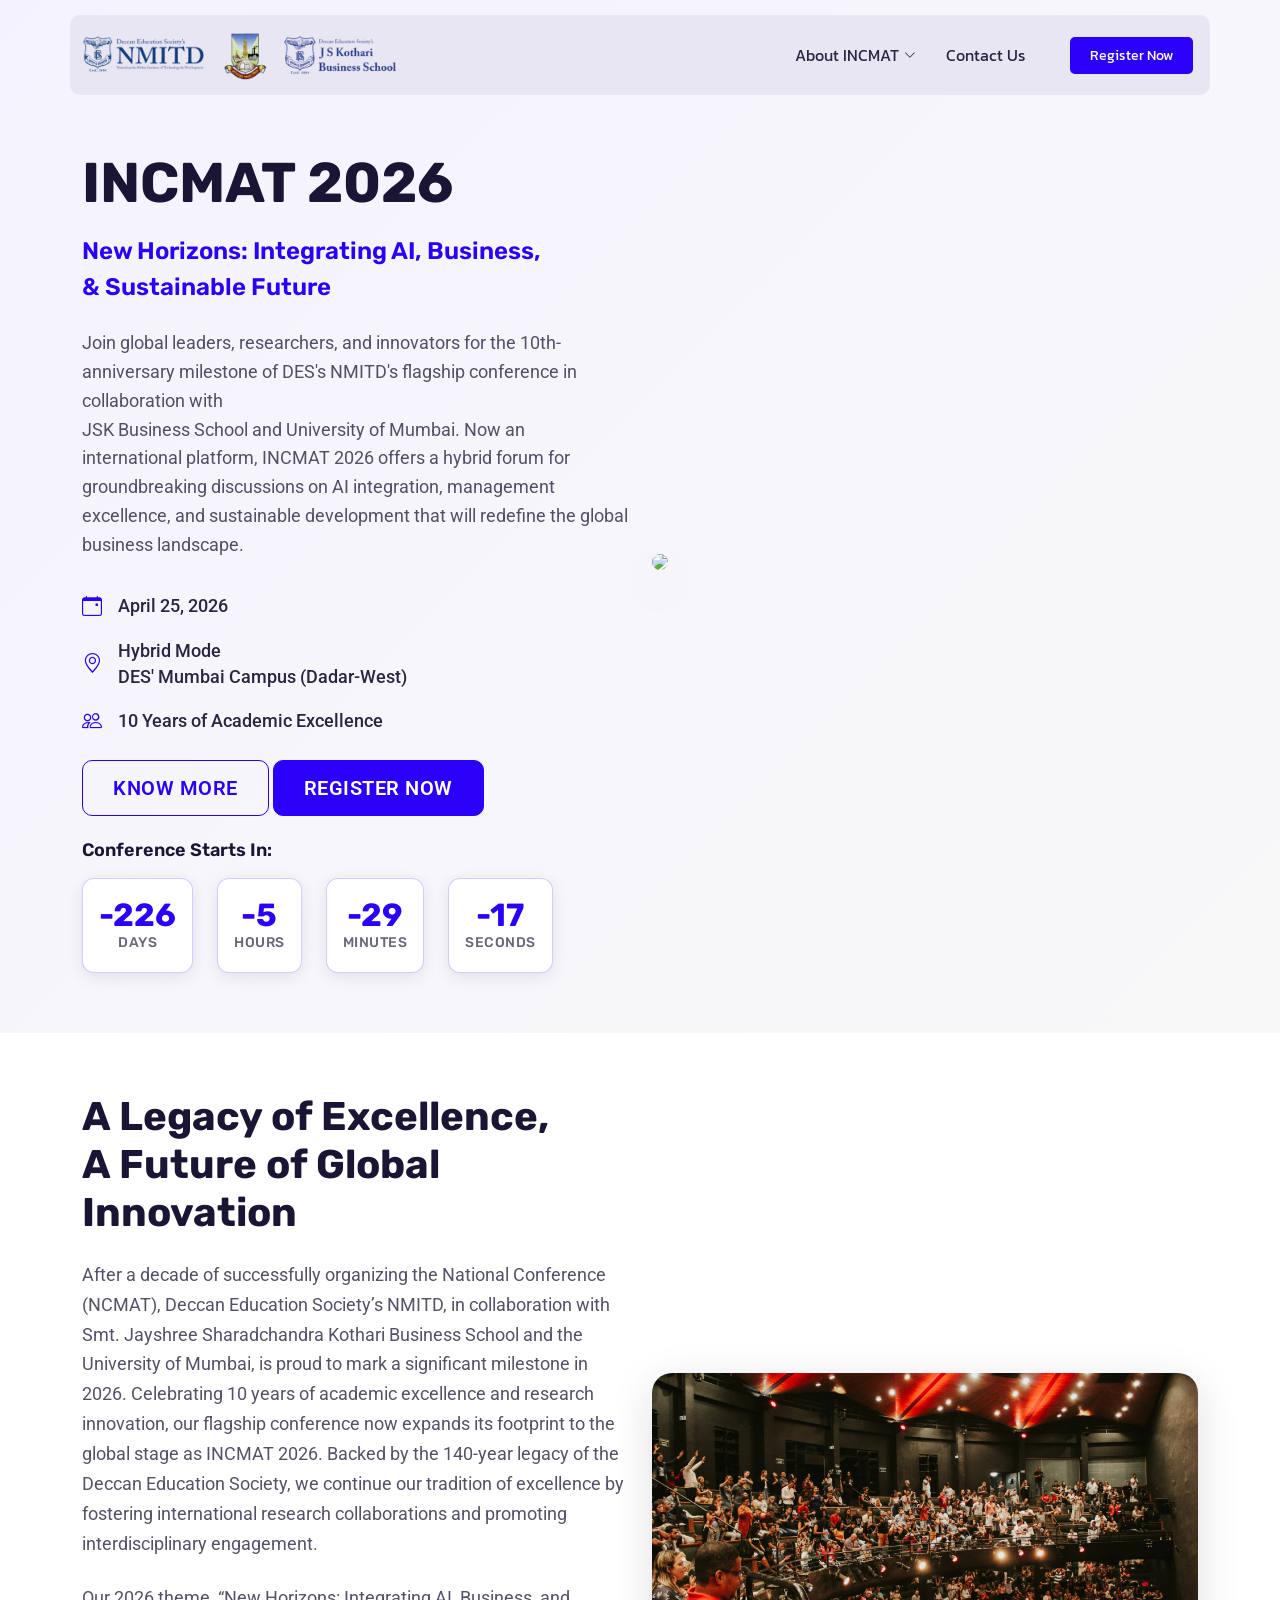
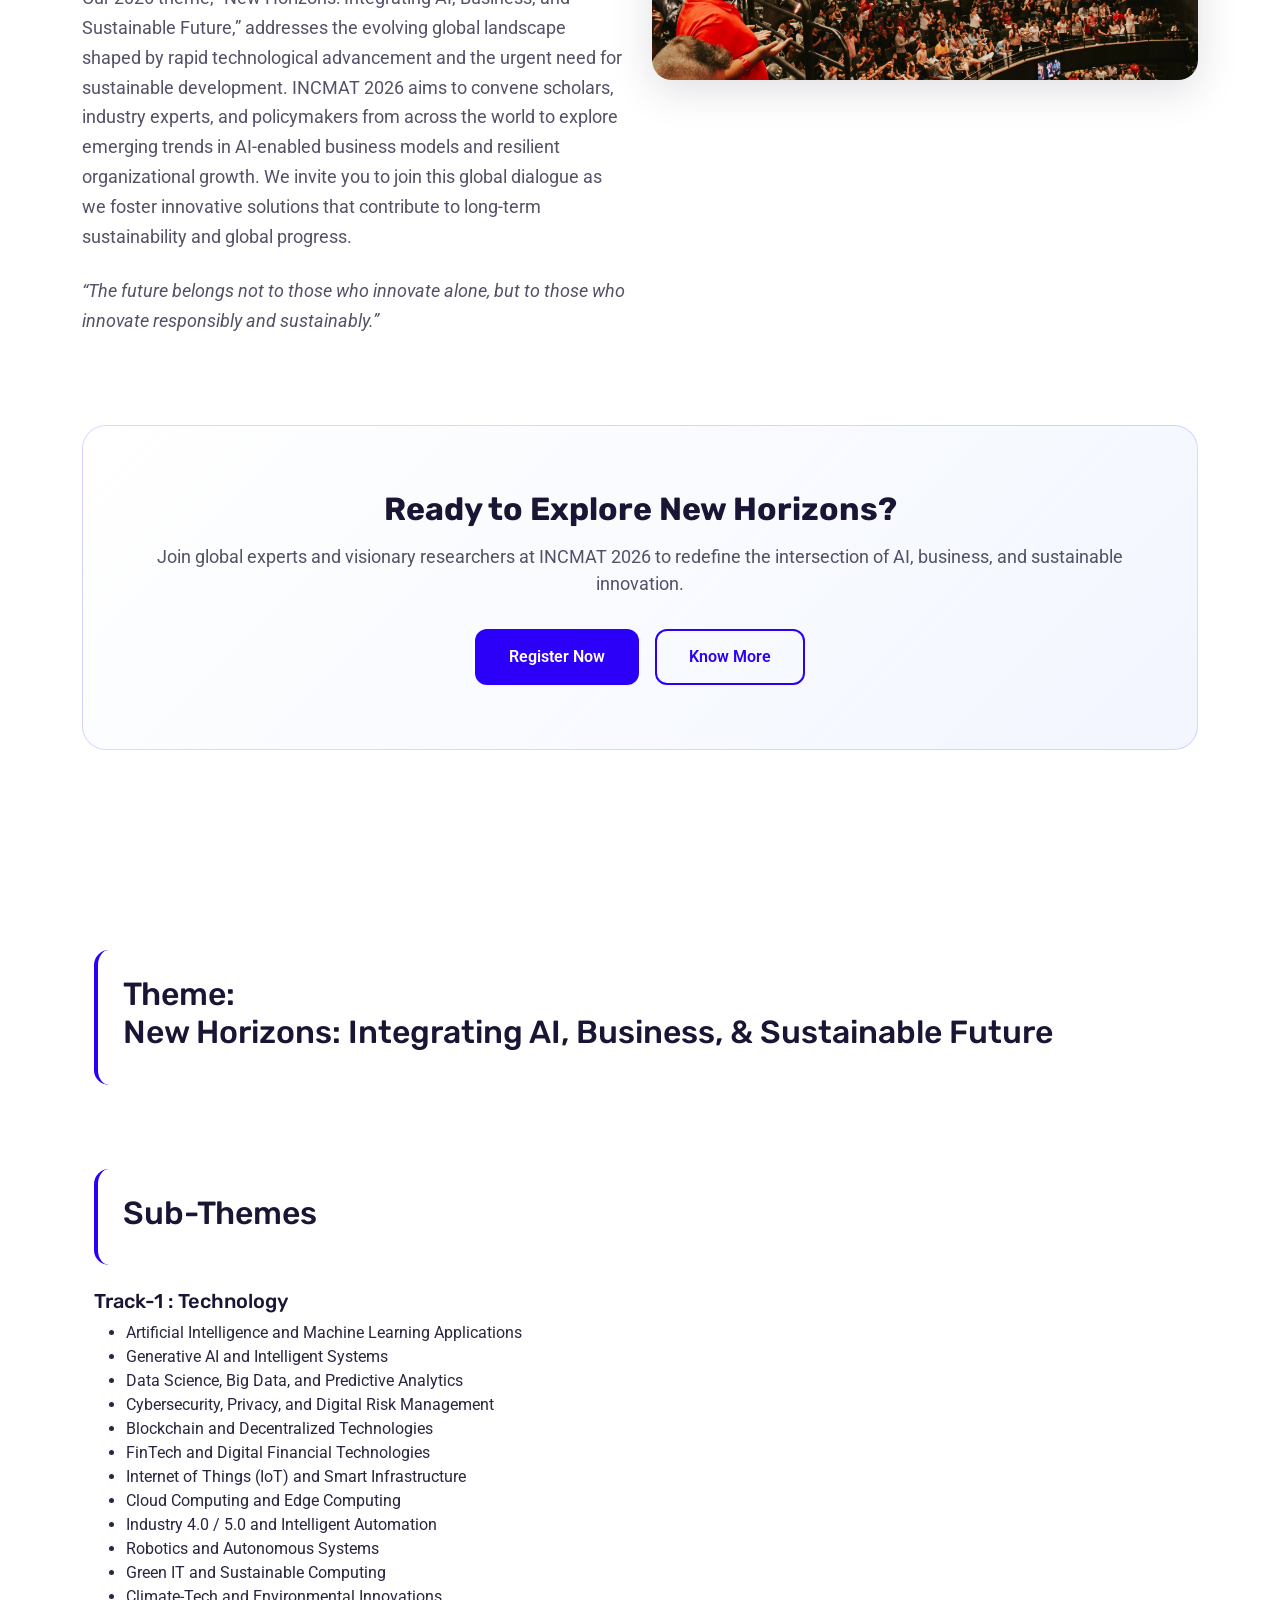
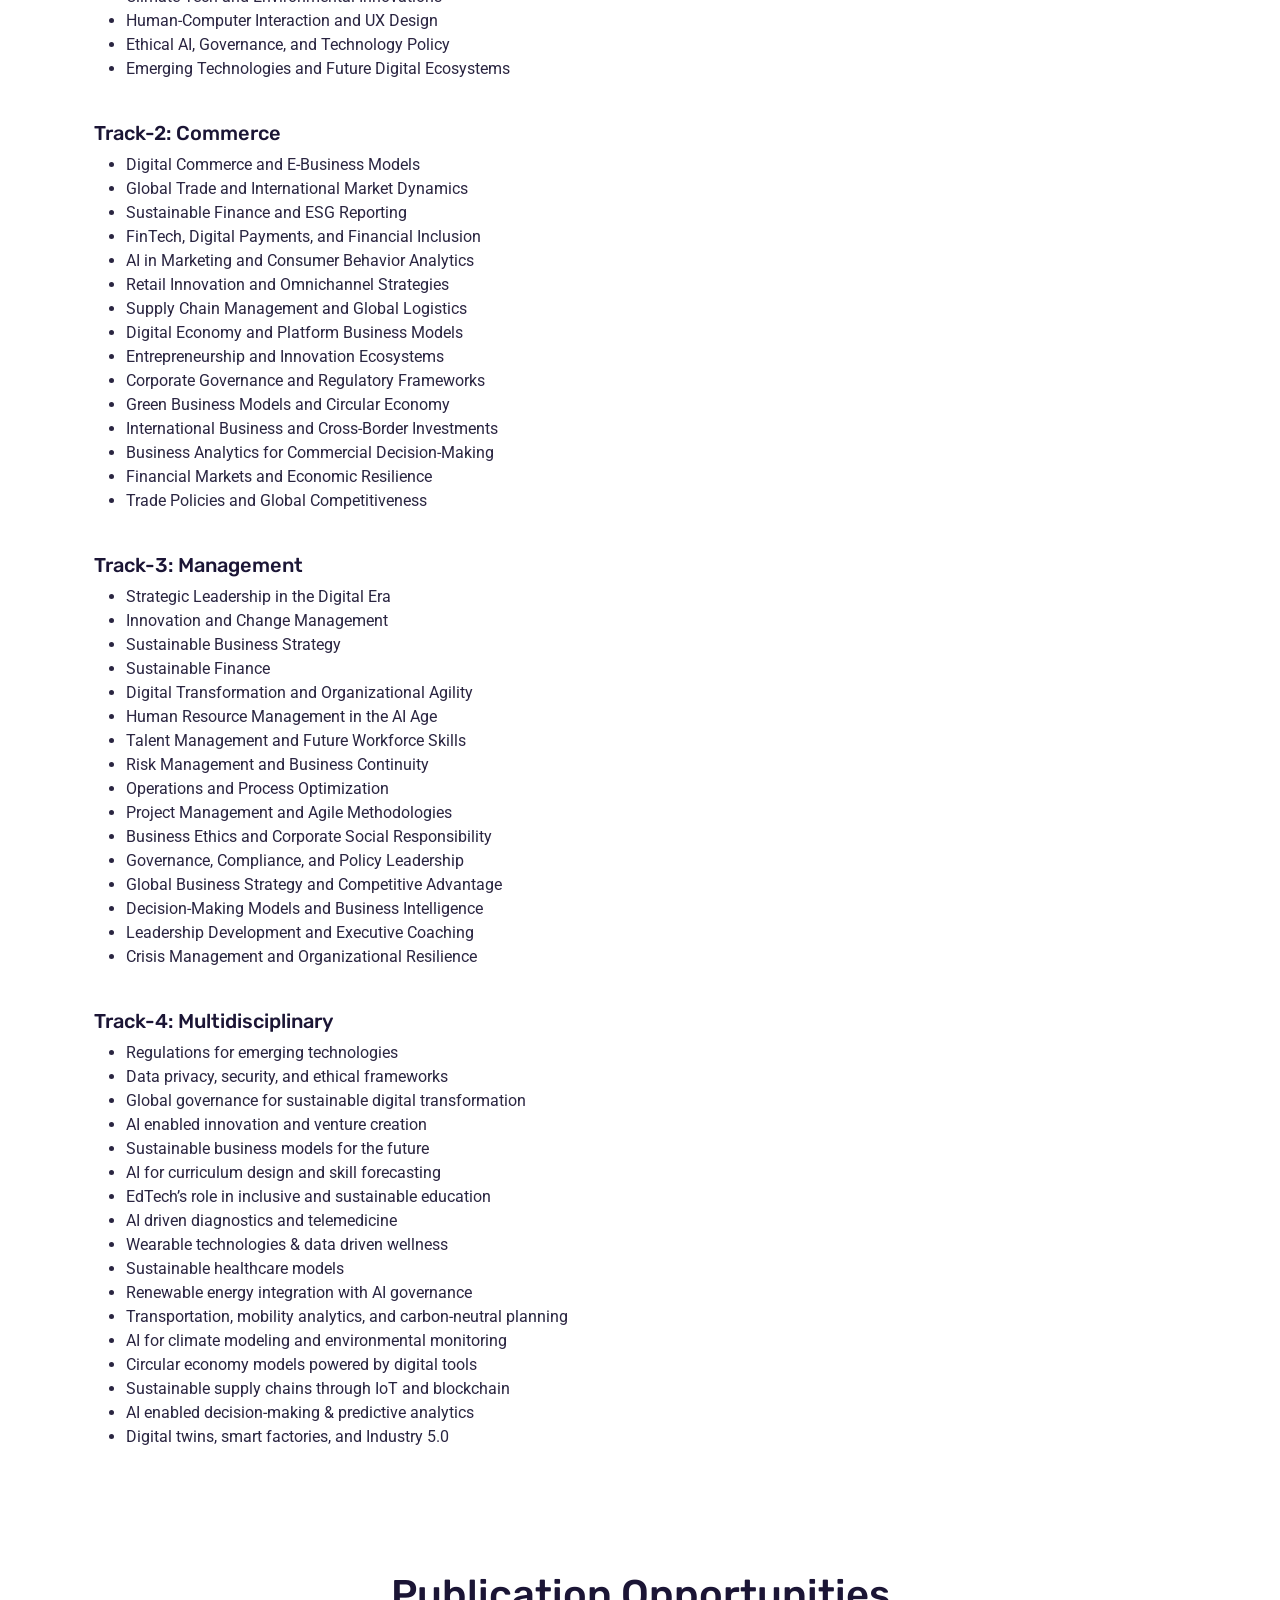
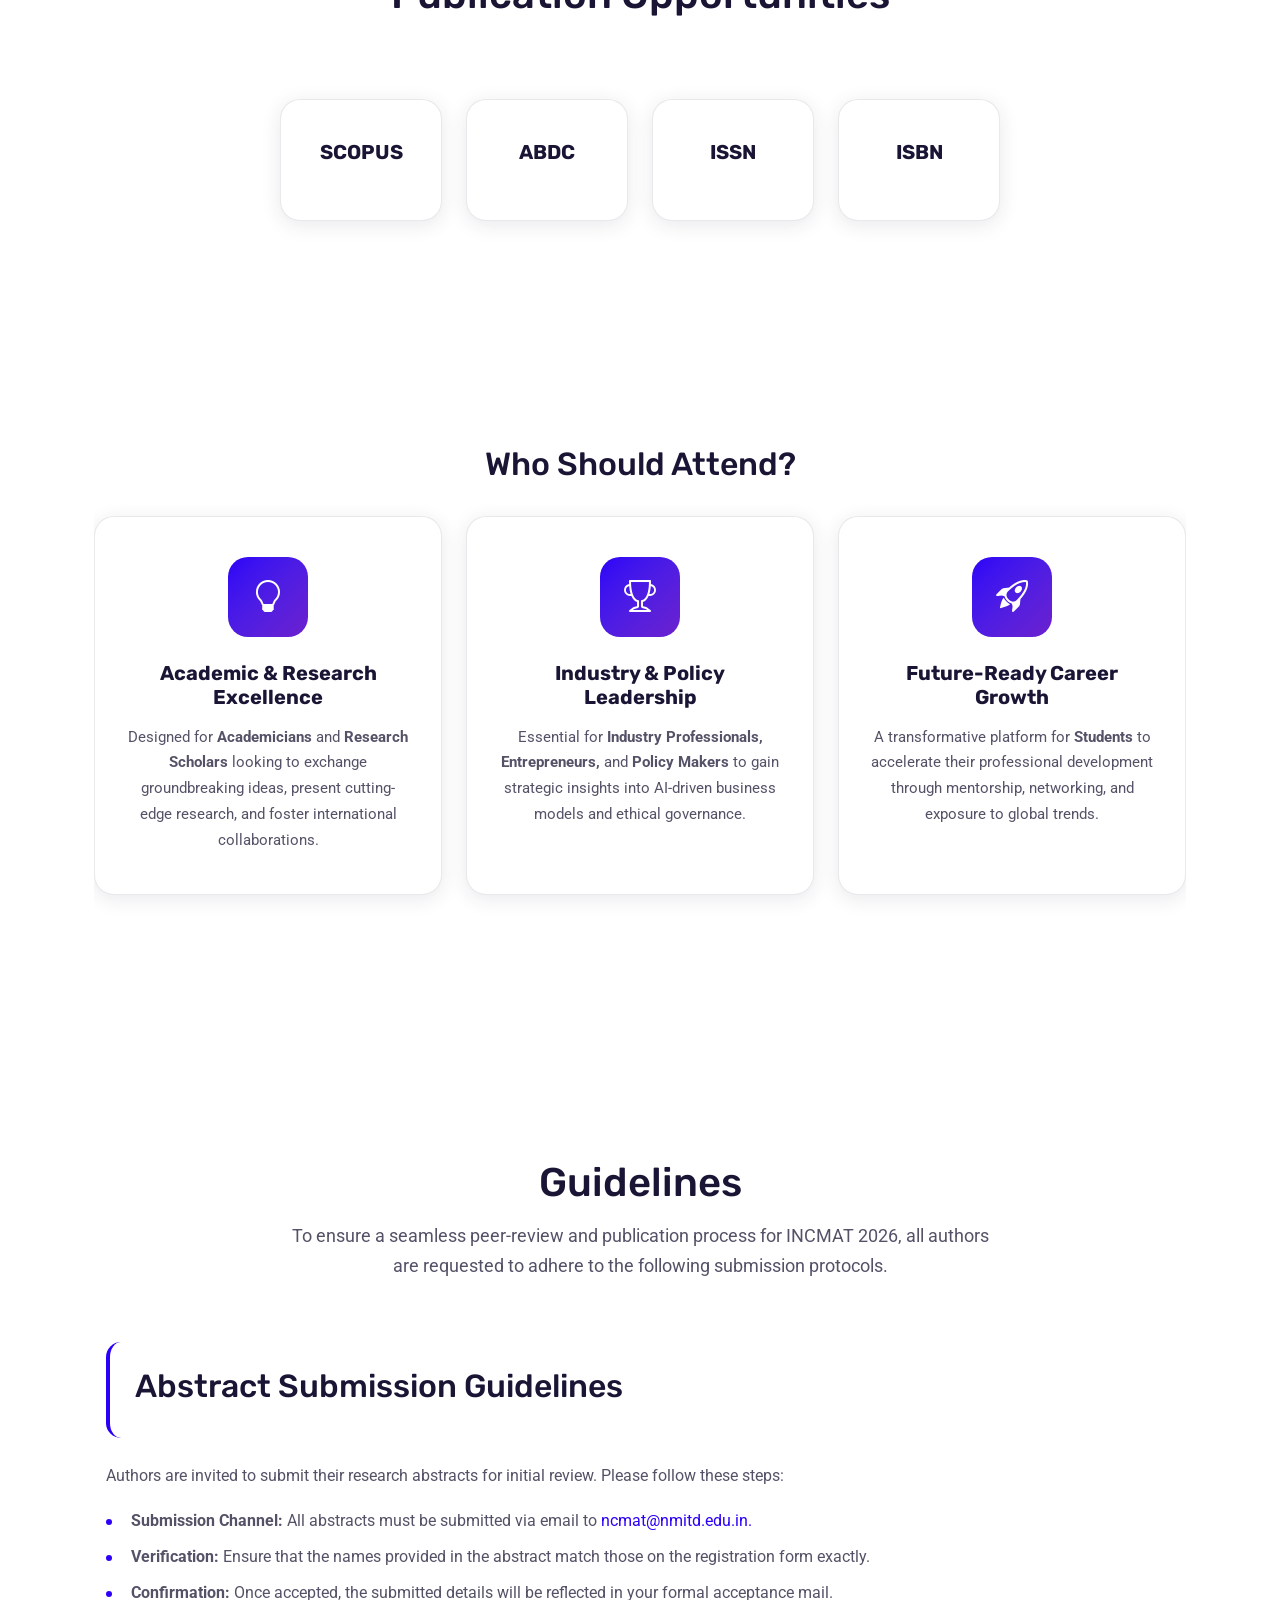
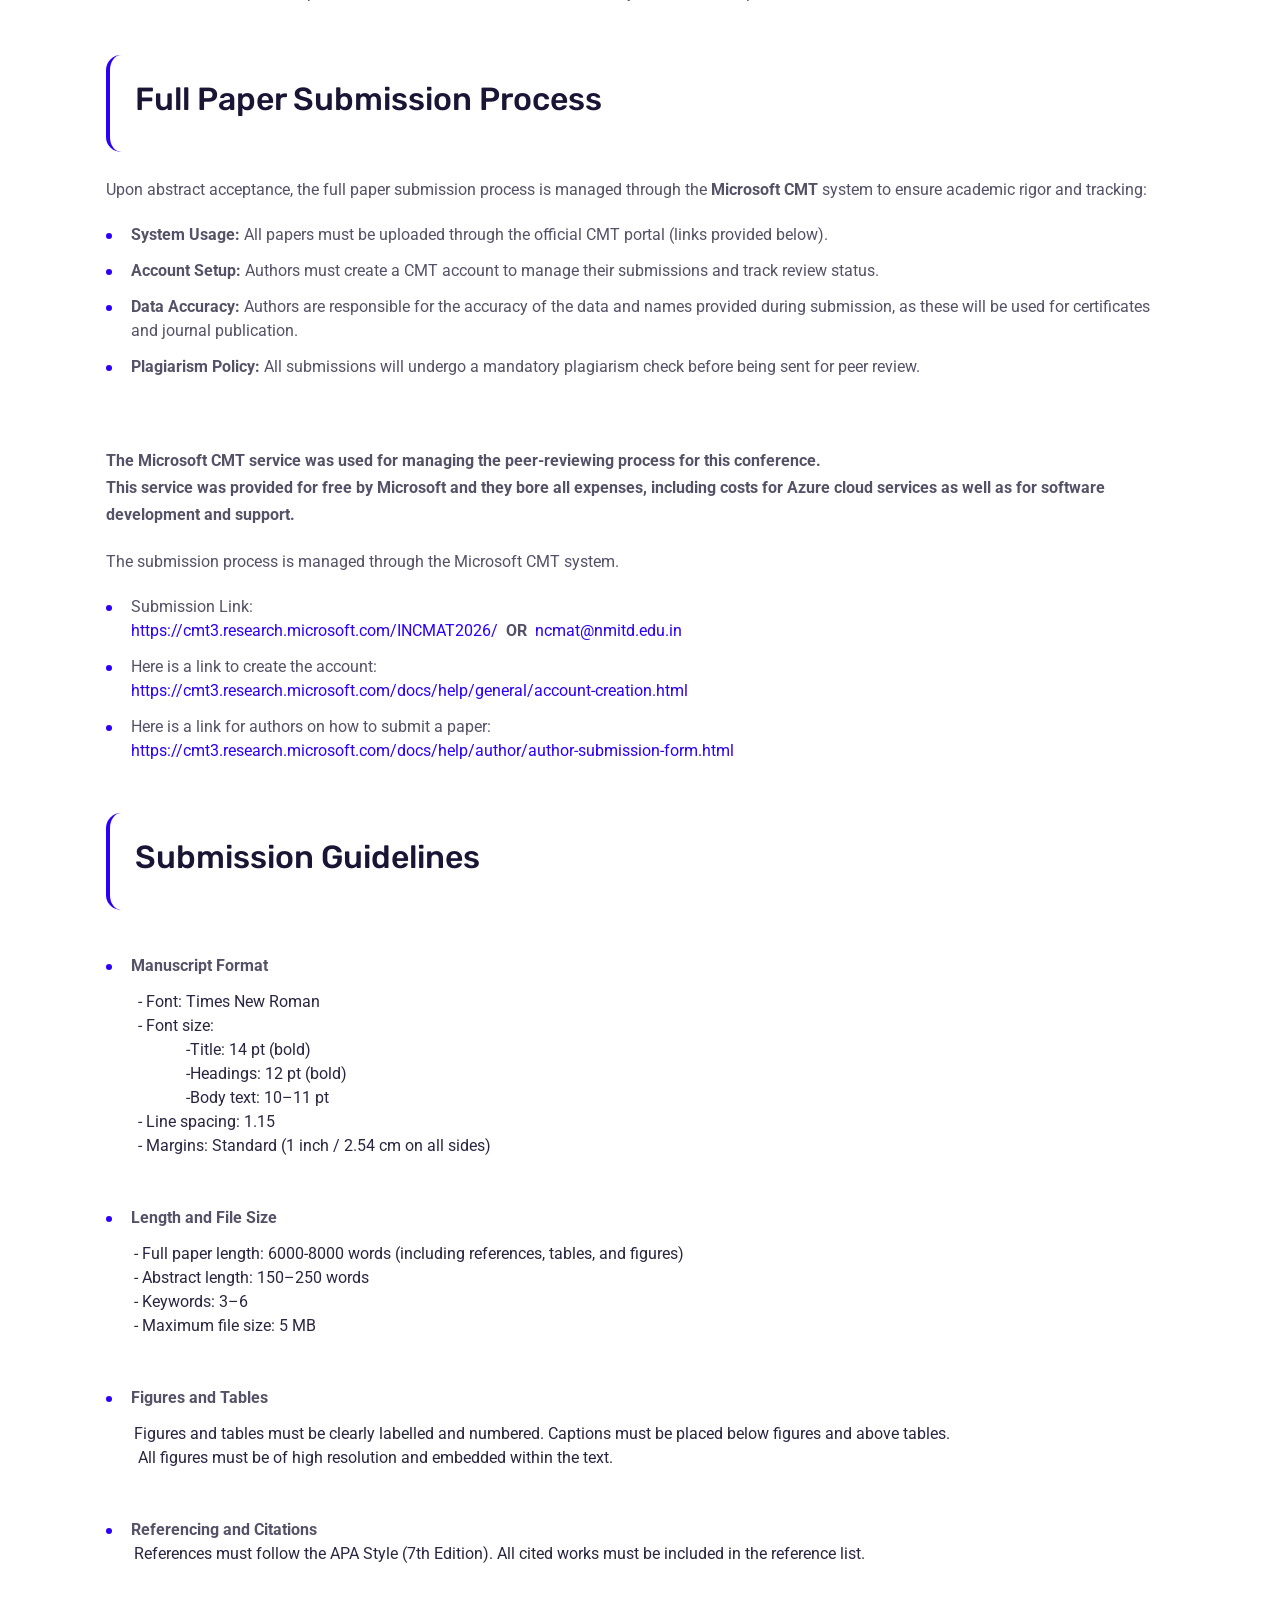
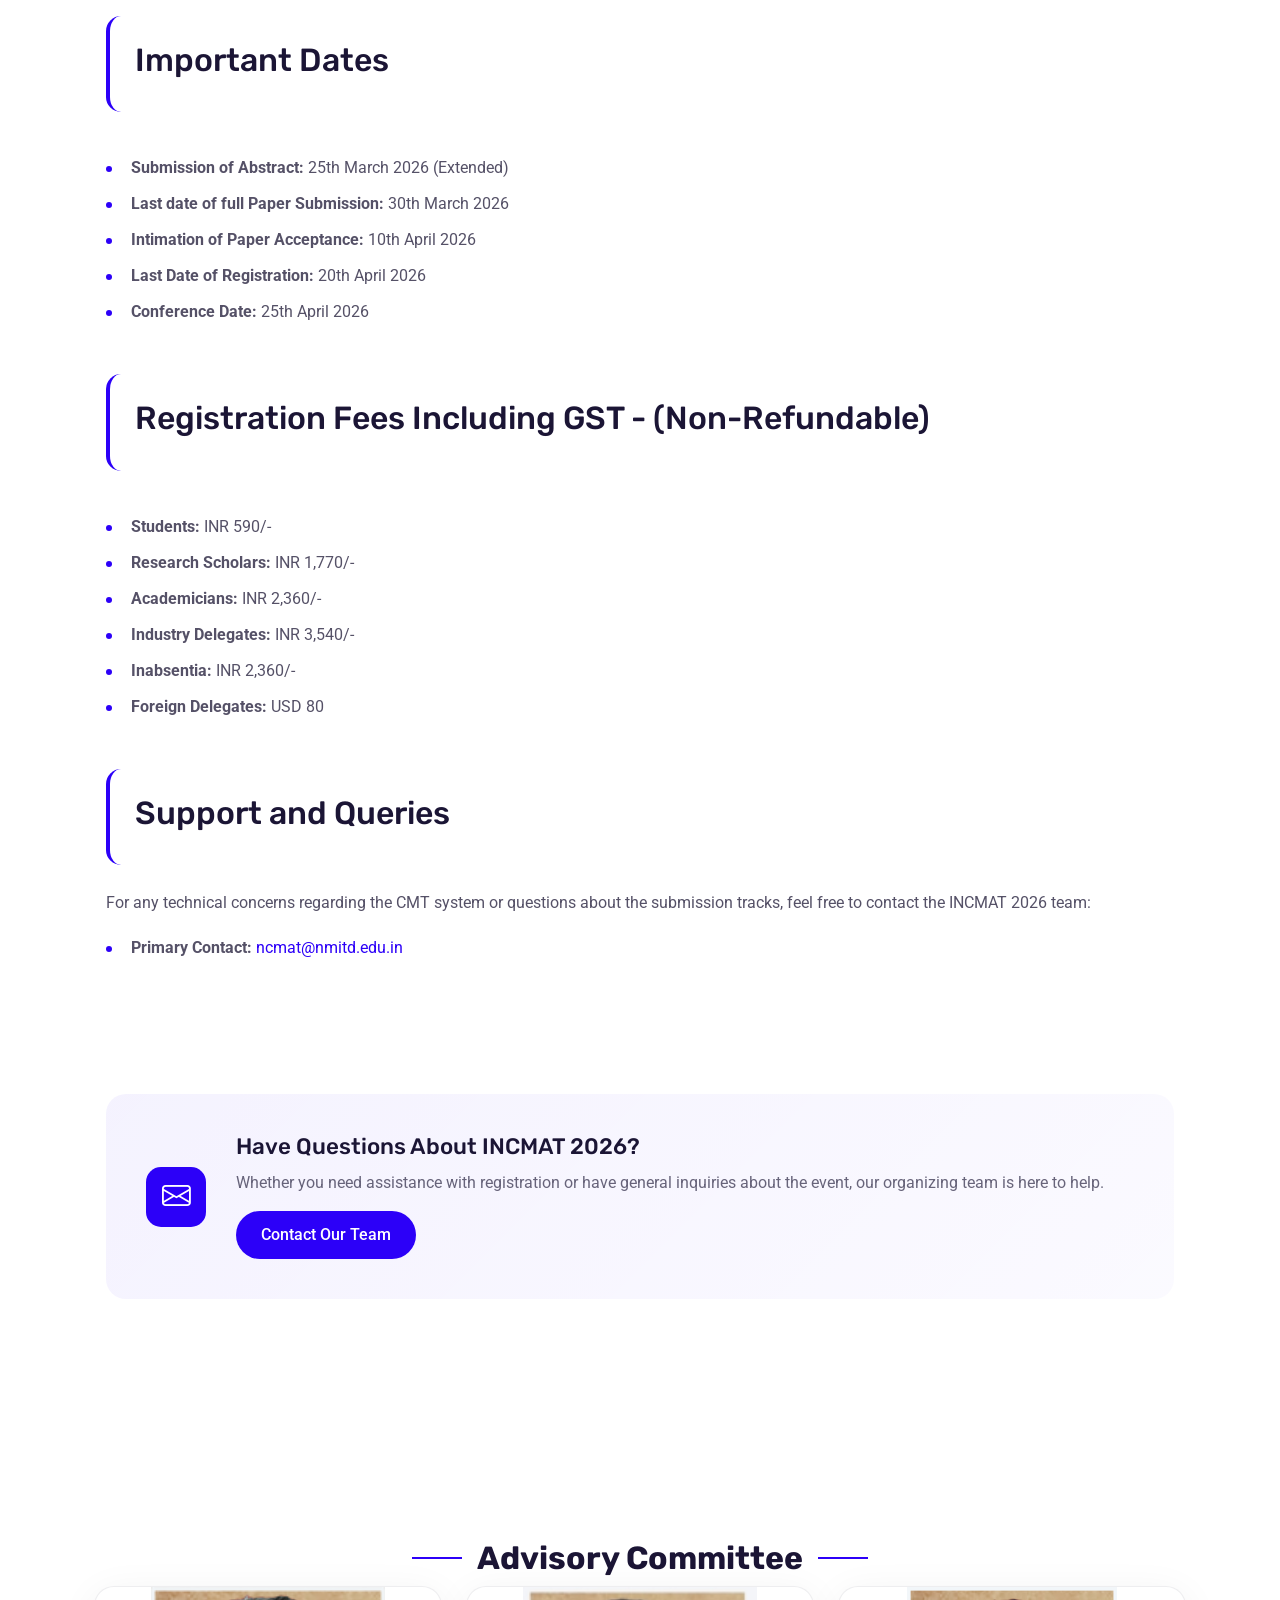
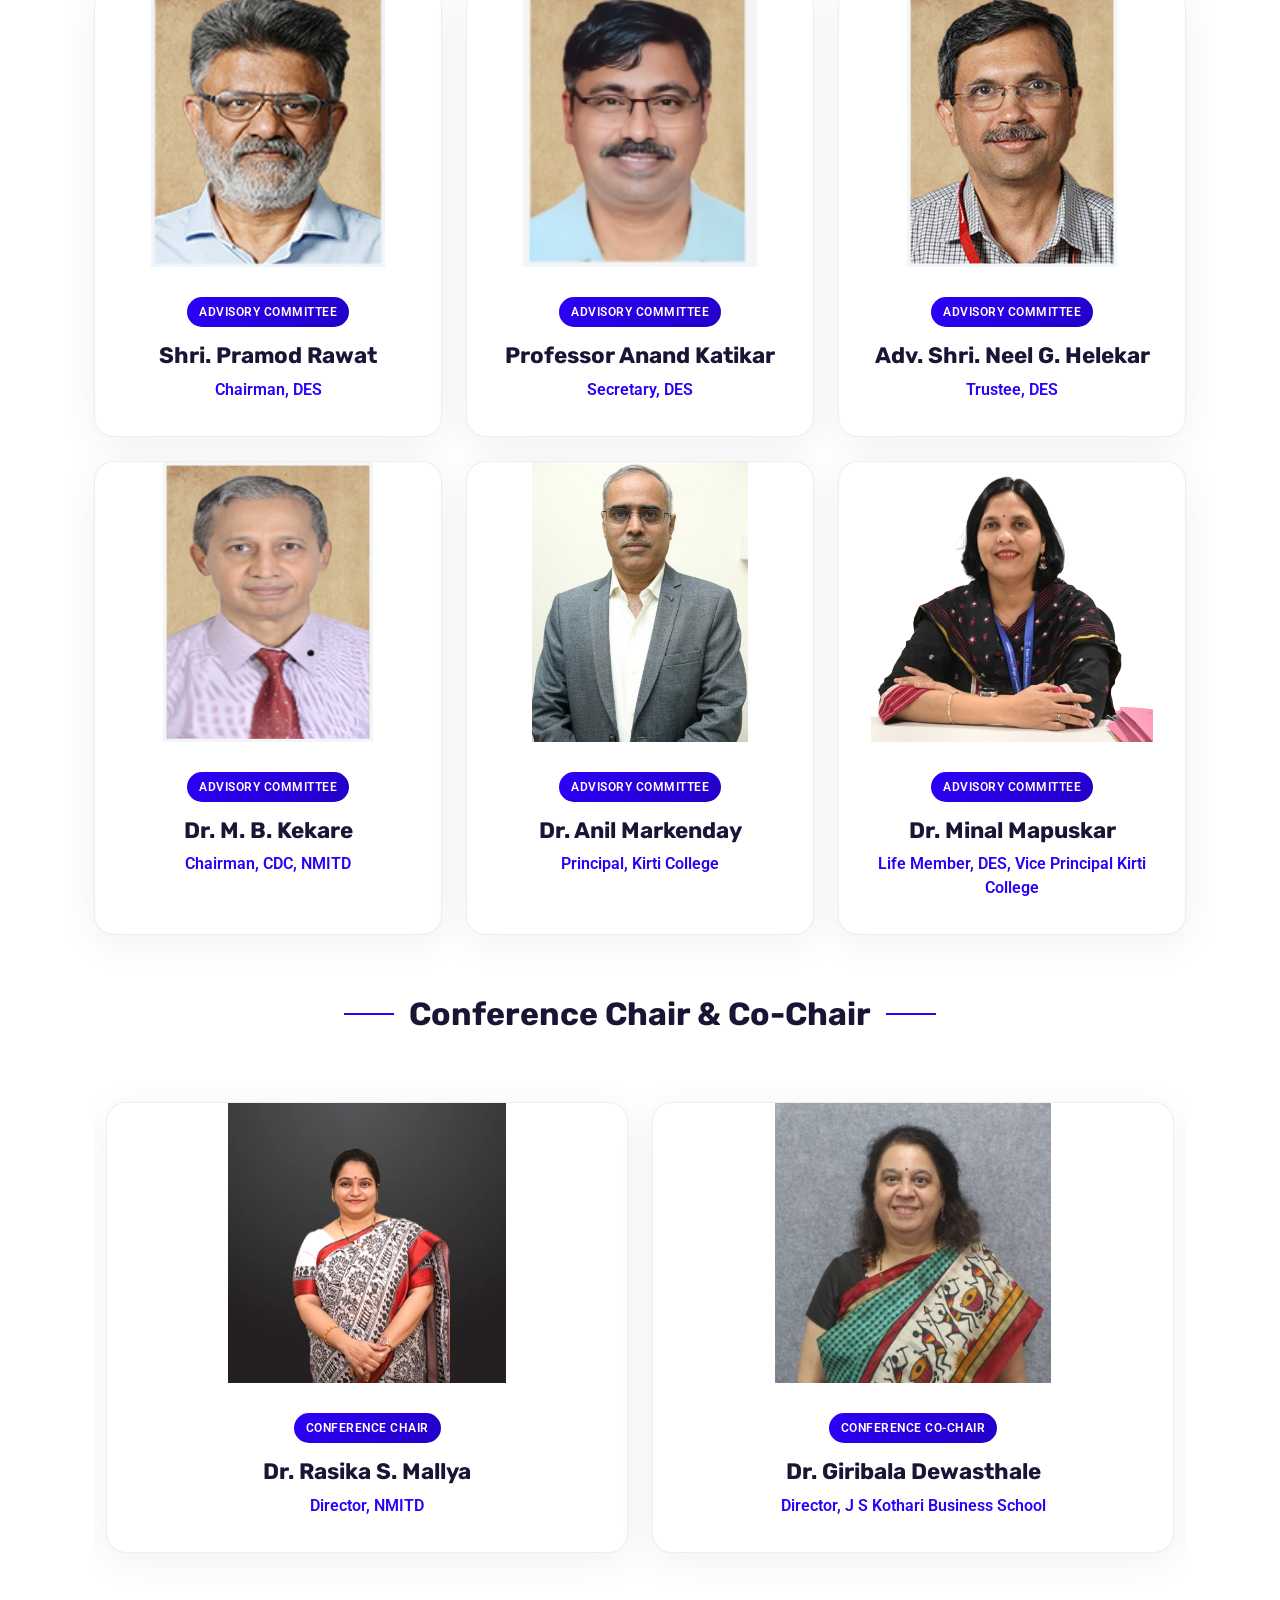
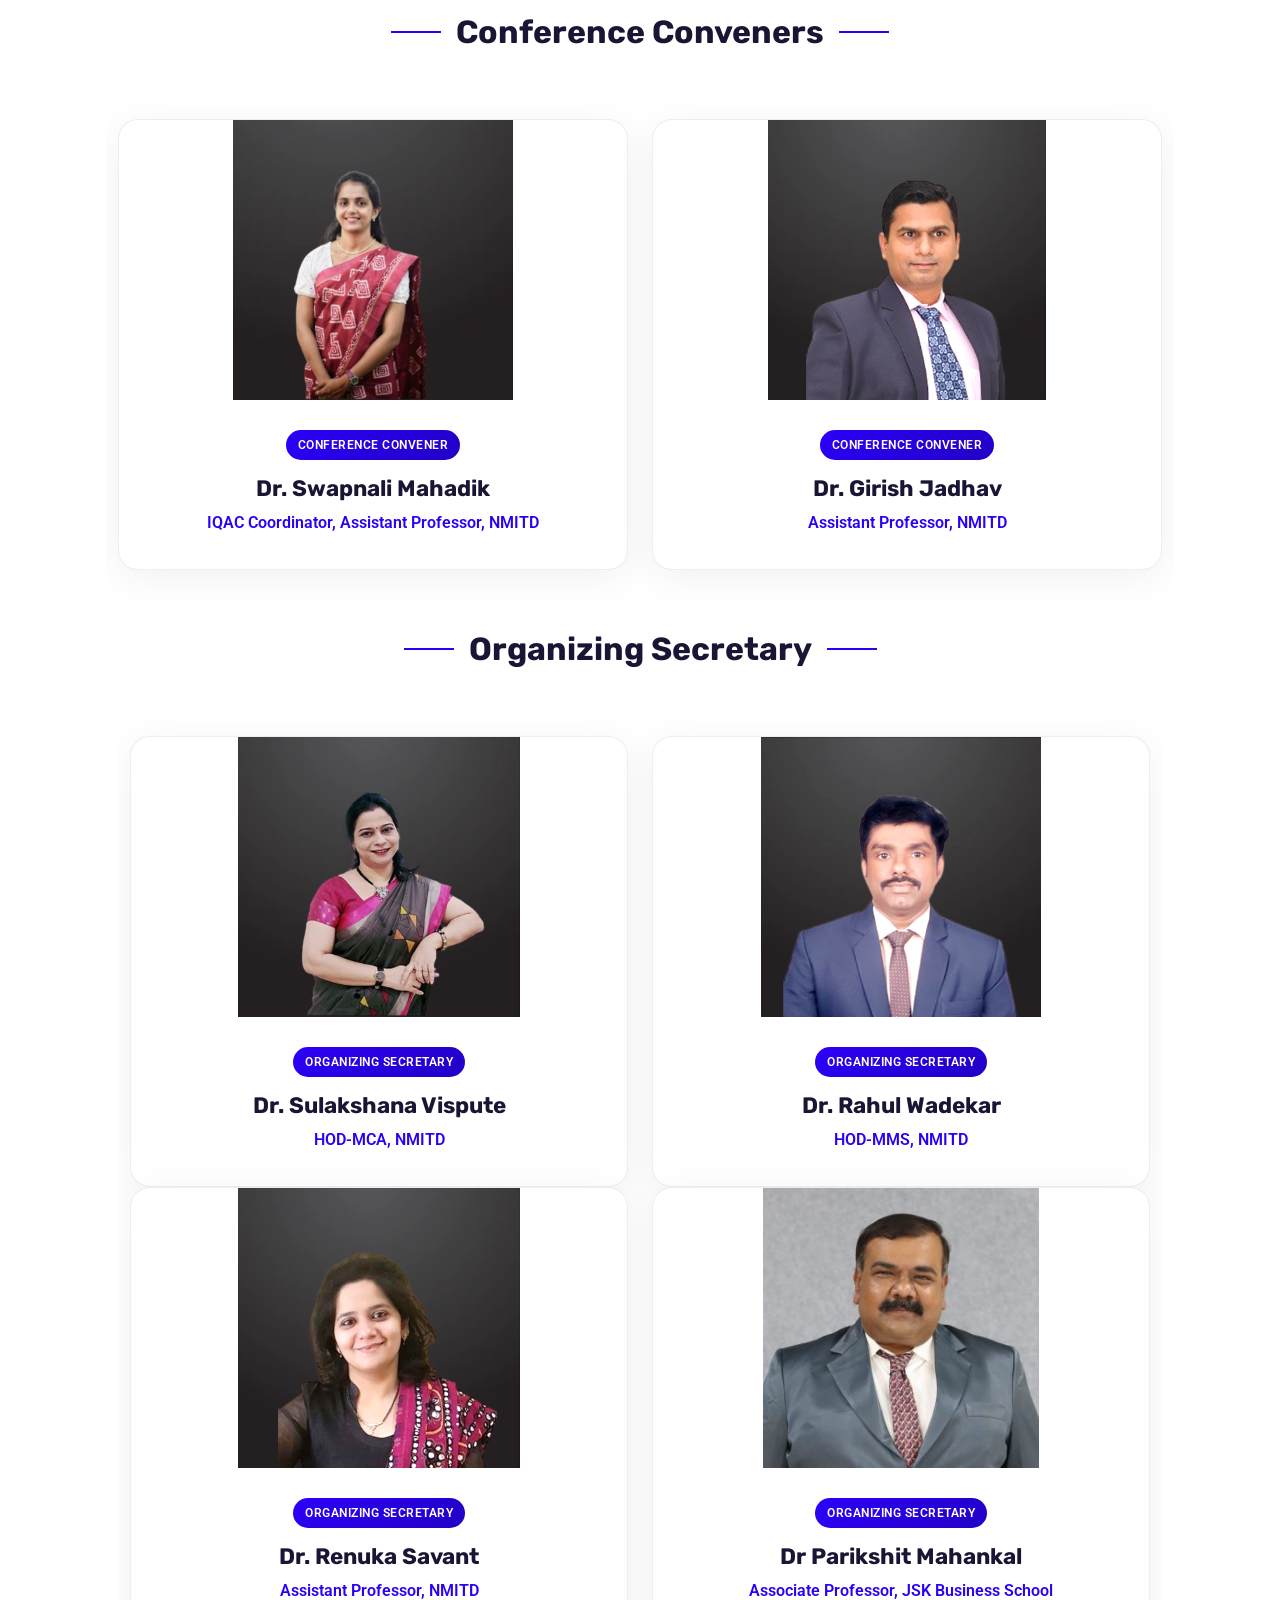
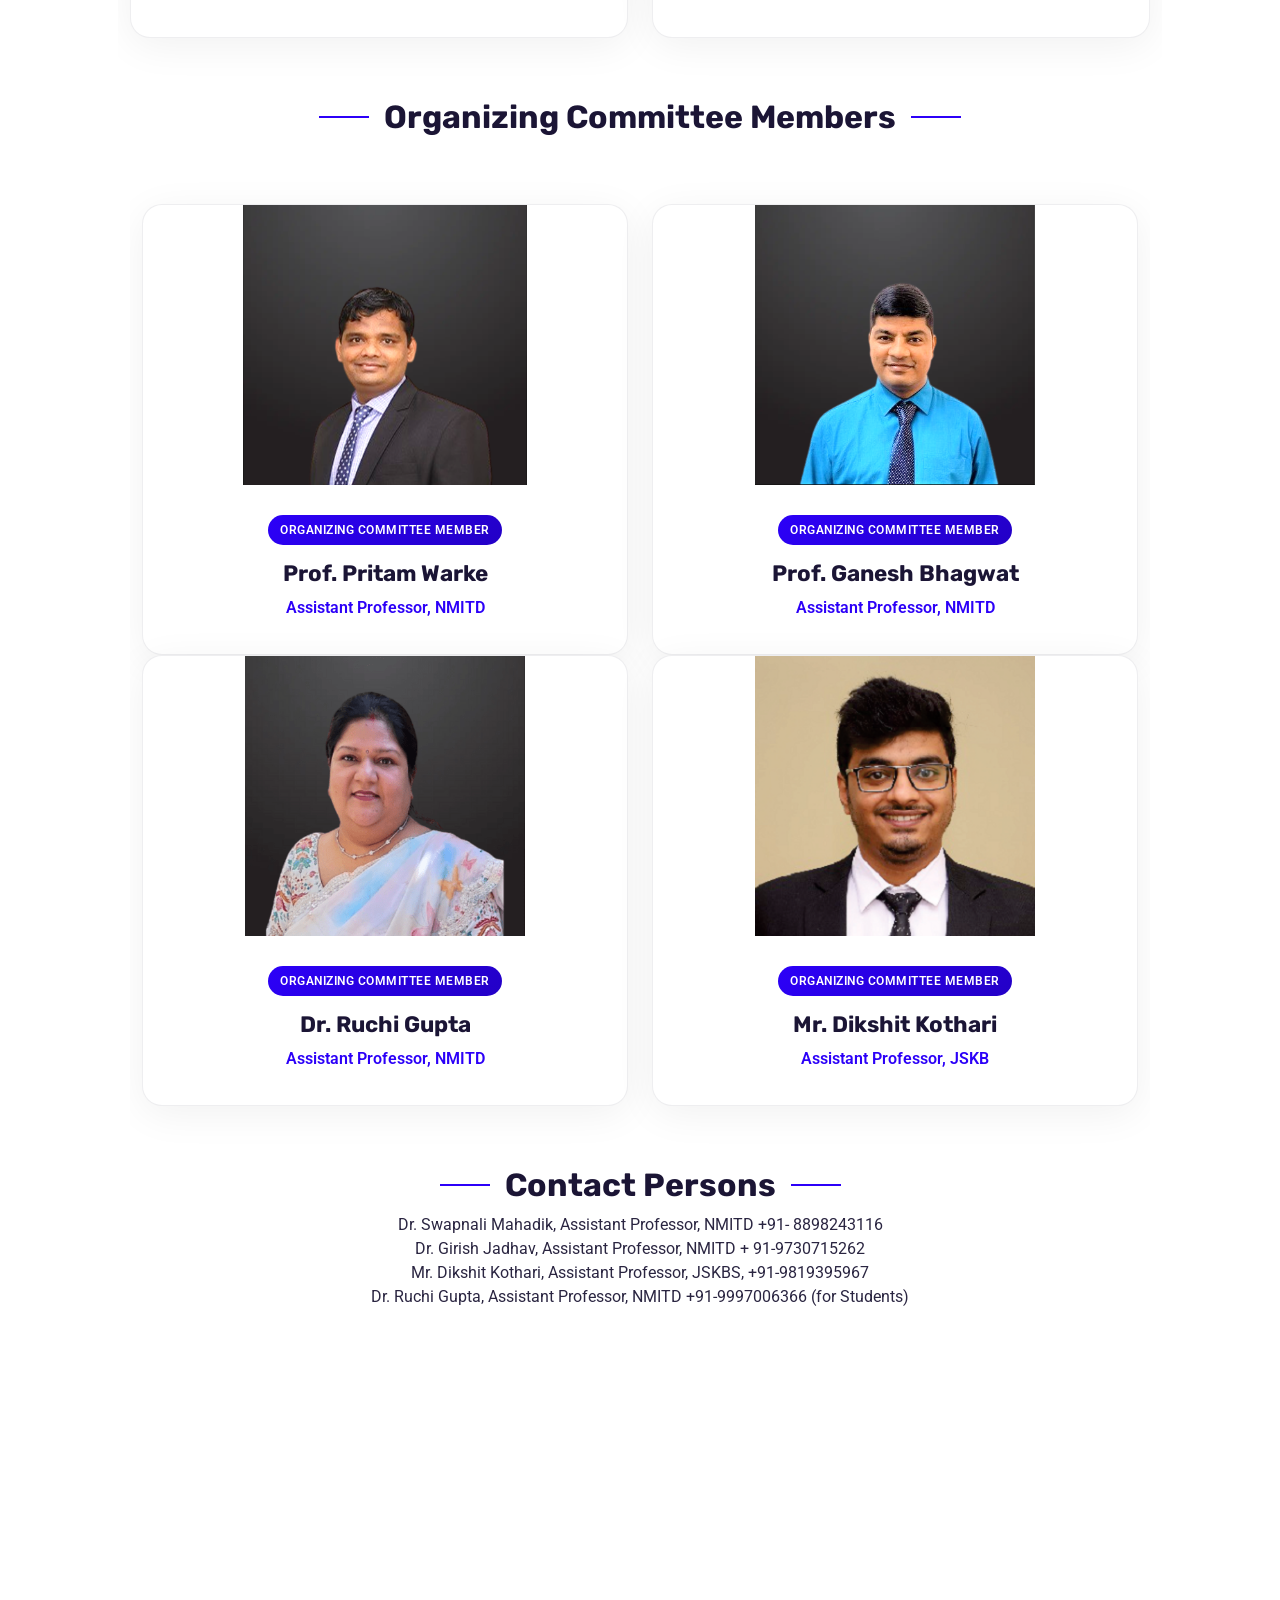
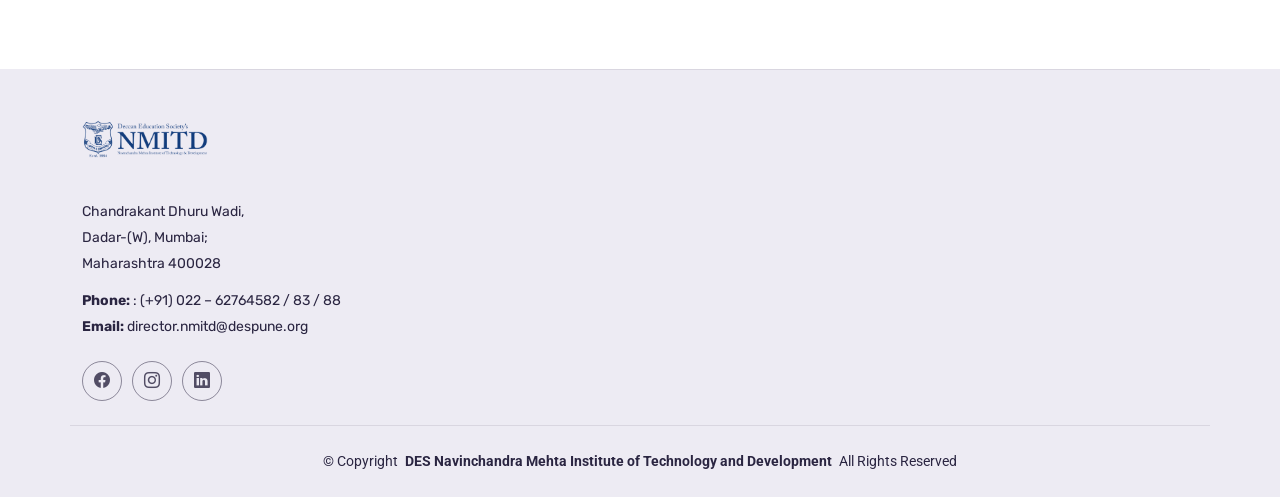
==== commit 1f5d41d9: "Update index.html" ====
--- a/index.html
+++ b/index.html
@@ -364,12 +364,17 @@
               <li><b>Data Accuracy:</b> Authors are responsible for the accuracy of the data and names provided during submission, as these will be used for certificates and journal publication.</li>
               <li><b>Plagiarism Policy:</b> All submissions will undergo a mandatory plagiarism check before being sent for peer review.</li>
             </ul>
+              <br>
+              <br>
             <p><b>The Microsoft CMT service was used for managing the peer-reviewing process for this conference.<br>This service was provided for free by Microsoft and they bore all expenses, including costs for Azure cloud services as well as for software development and support.</b></p>
                <ul class="list-items">
                  <p>The submission process is managed through the Microsoft CMT system.</p>
-                 <li>Submission Link: <a href="https://cmt3.research.microsoft.com/INCMAT2026/">https://cmt3.research.microsoft.com/INCMAT2026/</a> OR <a href="ncmat@nmitd.edu.in">ncmat@nmitd.edu.in</a></li>
-                 <li>Here is a link to create the account:<a href="https://cmt3.research.microsoft.com/docs/help/general/account-creation.html">https://cmt3.research.microsoft.com/docs/help/general/account-creation.html</a></li>
-                 <li>Here is a link for authors on how to submit a paper:<a href="https://cmt3.research.microsoft.com/docs/help/author/author-submission-form.html">https://cmt3.research.microsoft.com/docs/help/author/author-submission-form.html</a></li>
+                 <li>Submission Link:
+                   <br><a href="https://cmt3.research.microsoft.com/INCMAT2026/">https://cmt3.research.microsoft.com/INCMAT2026/</a> &nbsp;<b>OR</b>&nbsp; <a href="ncmat@nmitd.edu.in">ncmat@nmitd.edu.in</a></li>
+                 <li>Here is a link to create the account:
+                   <br><a href="https://cmt3.research.microsoft.com/docs/help/general/account-creation.html">https://cmt3.research.microsoft.com/docs/help/general/account-creation.html</a></li>
+                 <li>Here is a link for authors on how to submit a paper:
+                   <br><a href="https://cmt3.research.microsoft.com/docs/help/author/author-submission-form.html">https://cmt3.research.microsoft.com/docs/help/author/author-submission-form.html</a></li>
                </ul>
           </div>
 
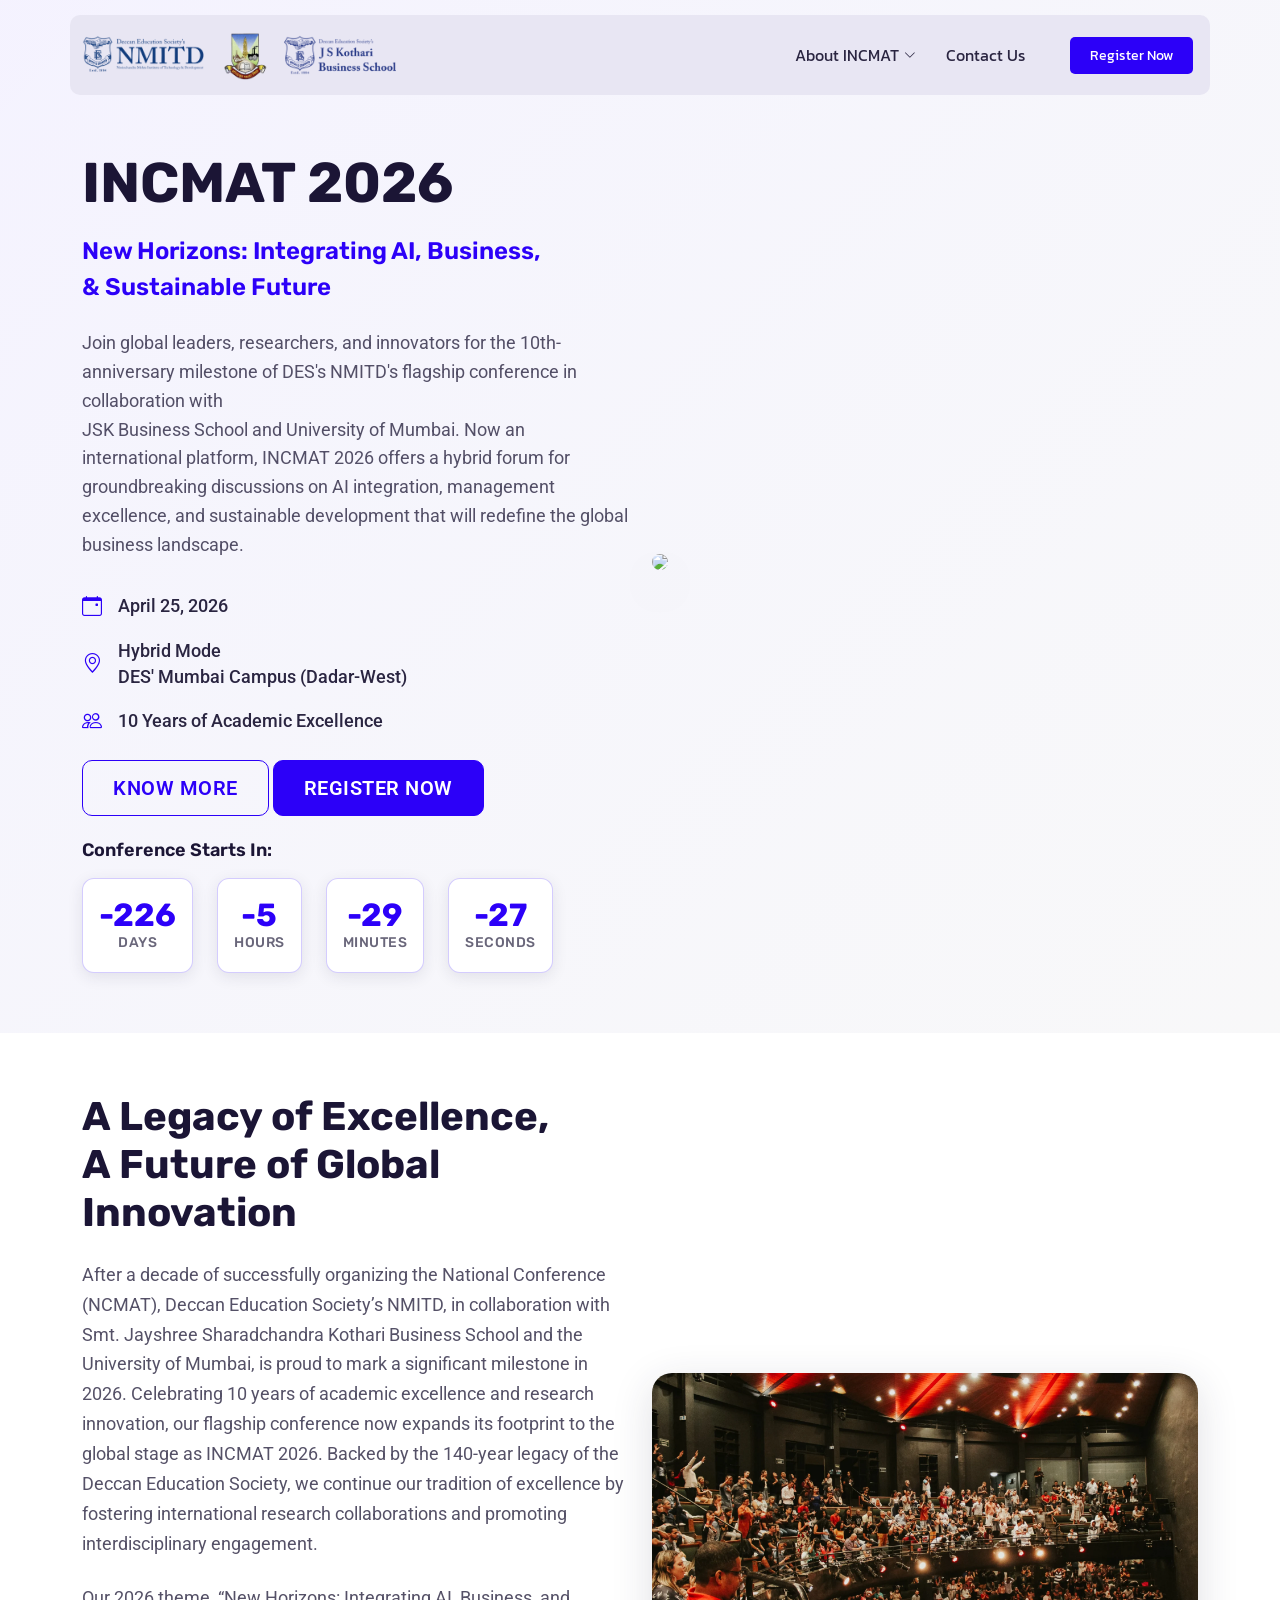
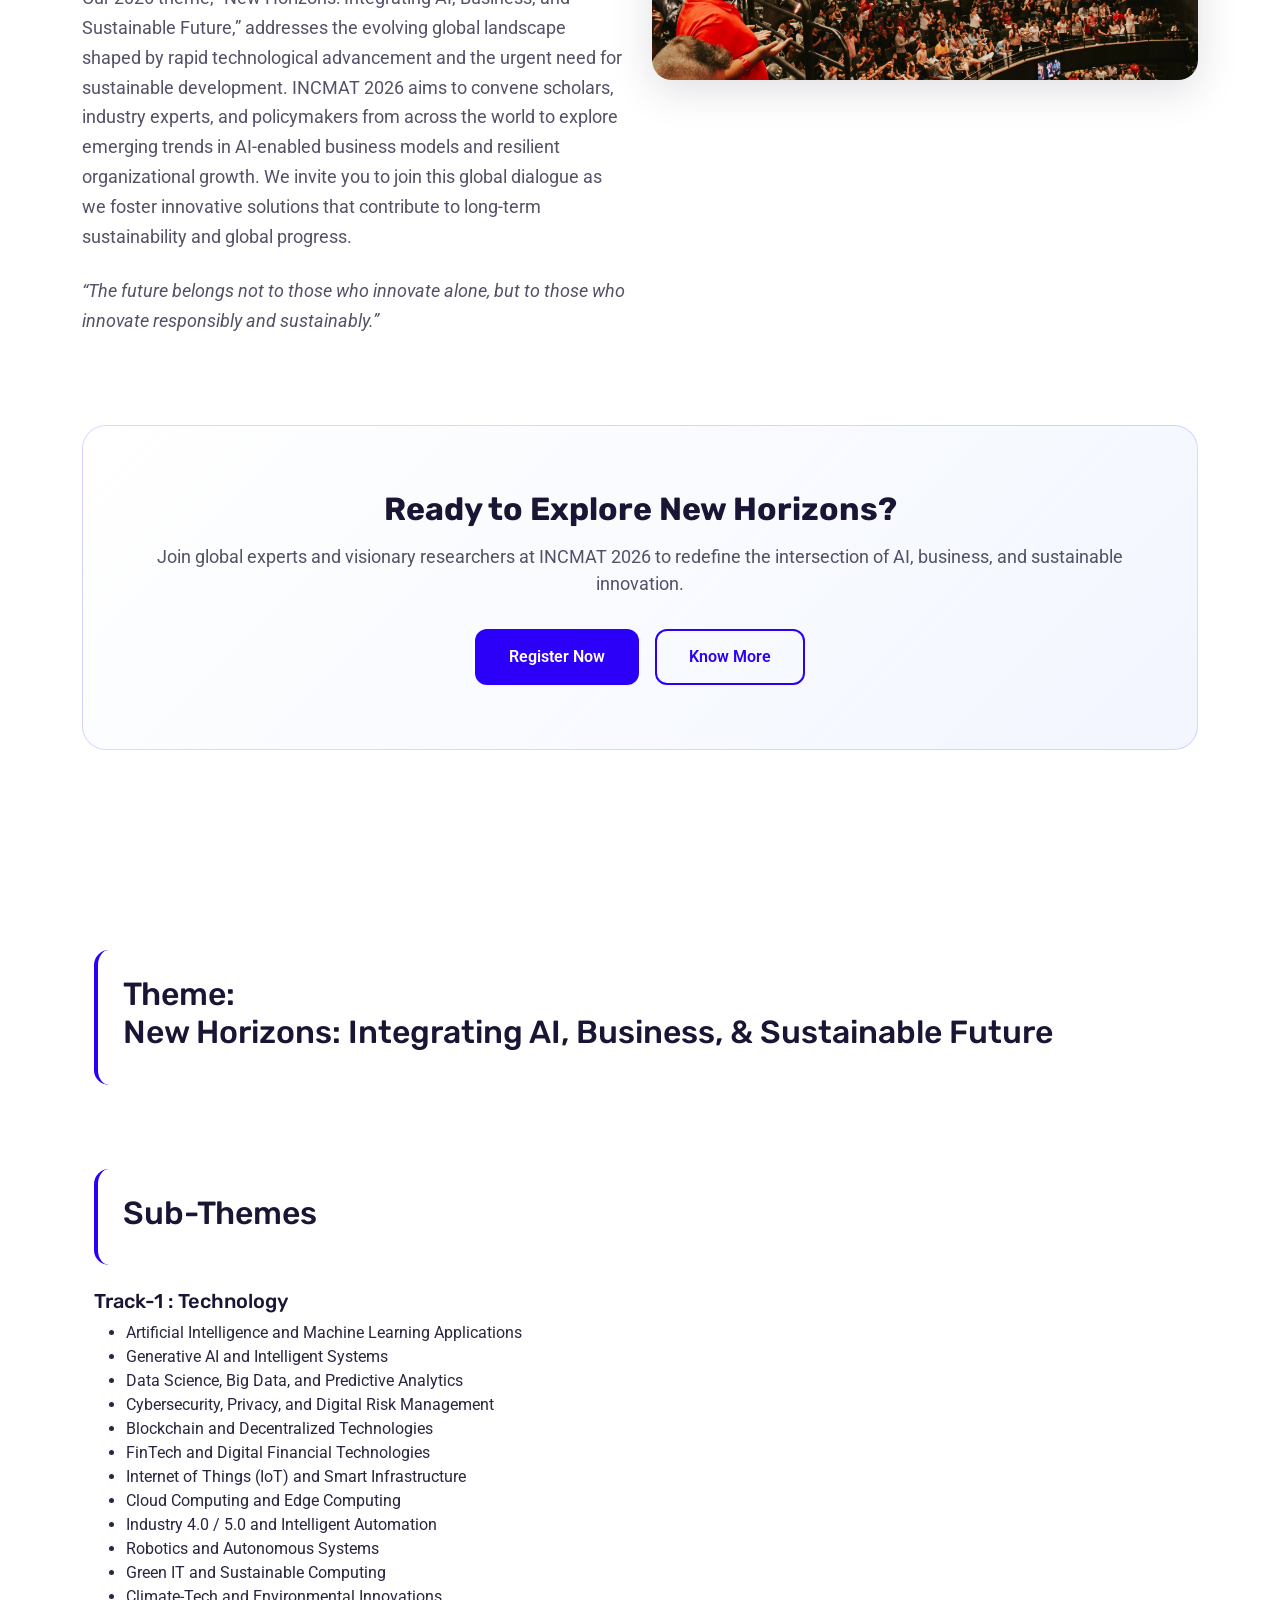
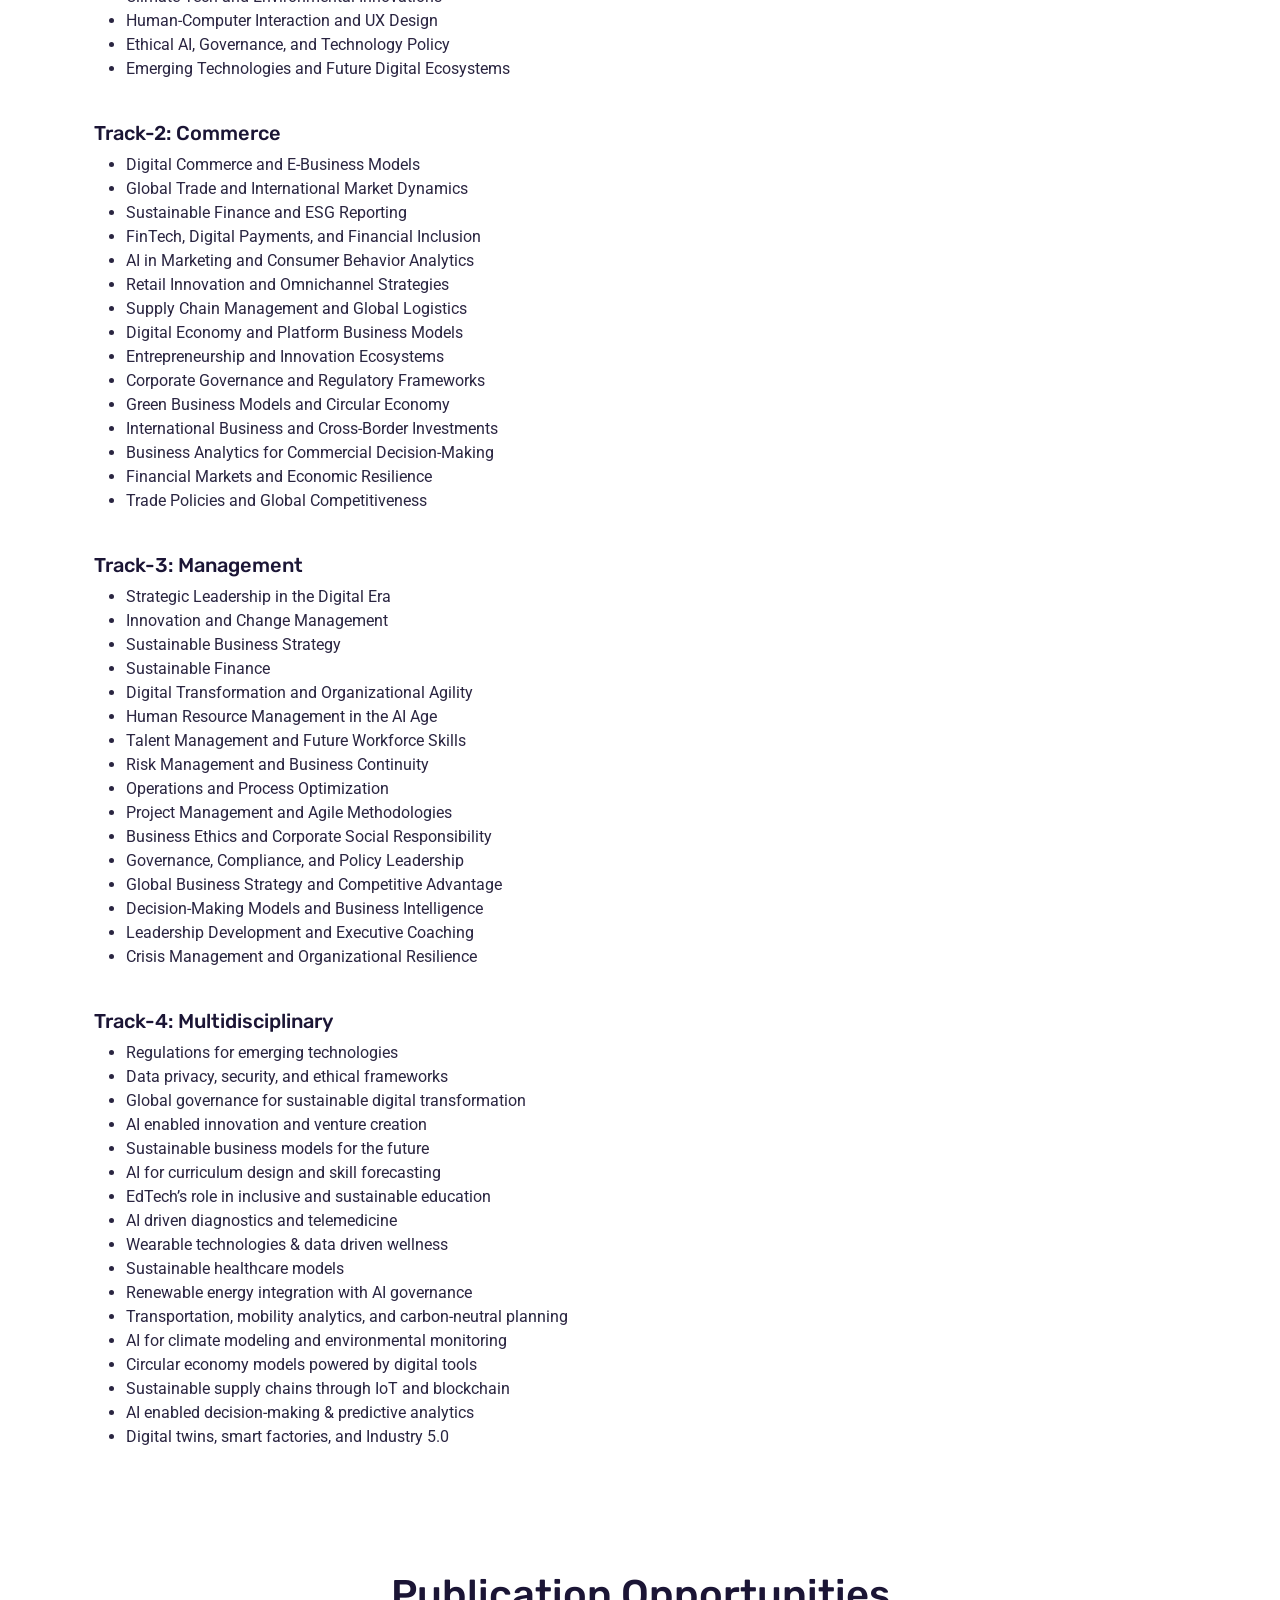
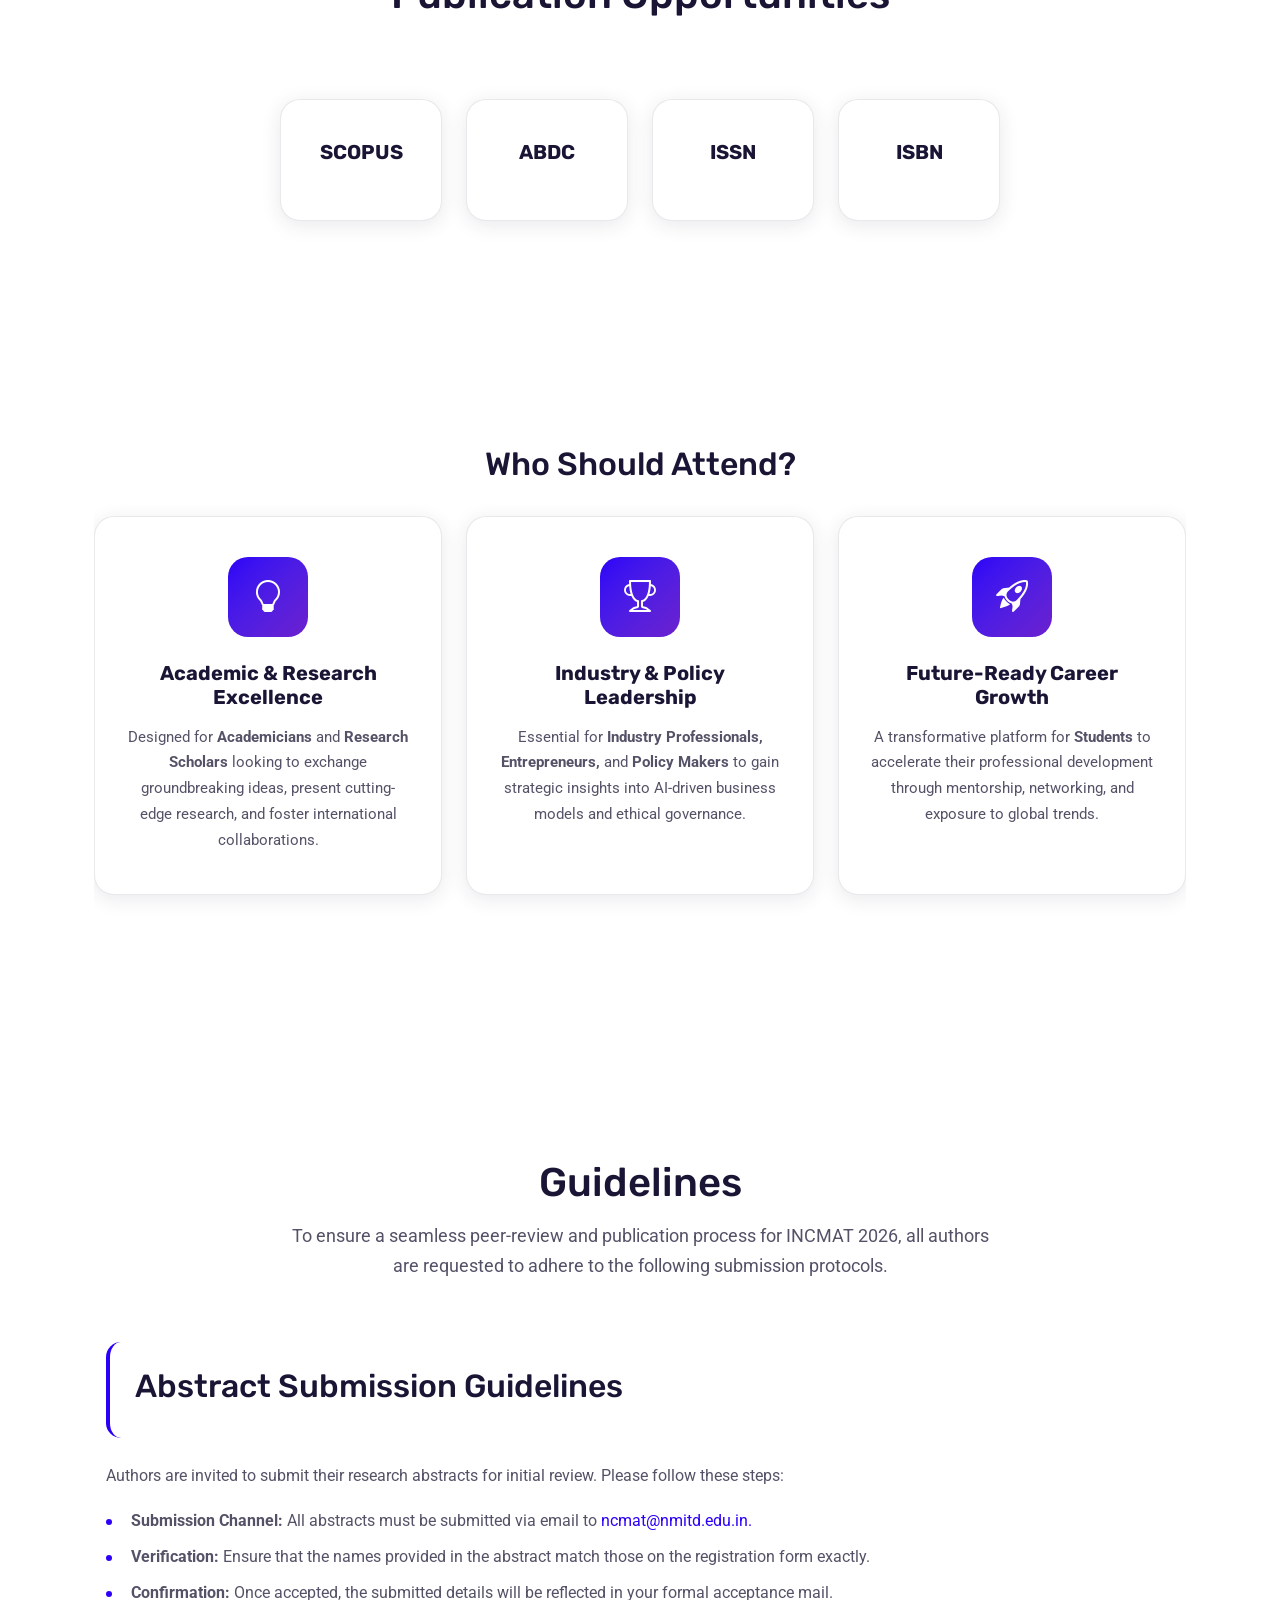
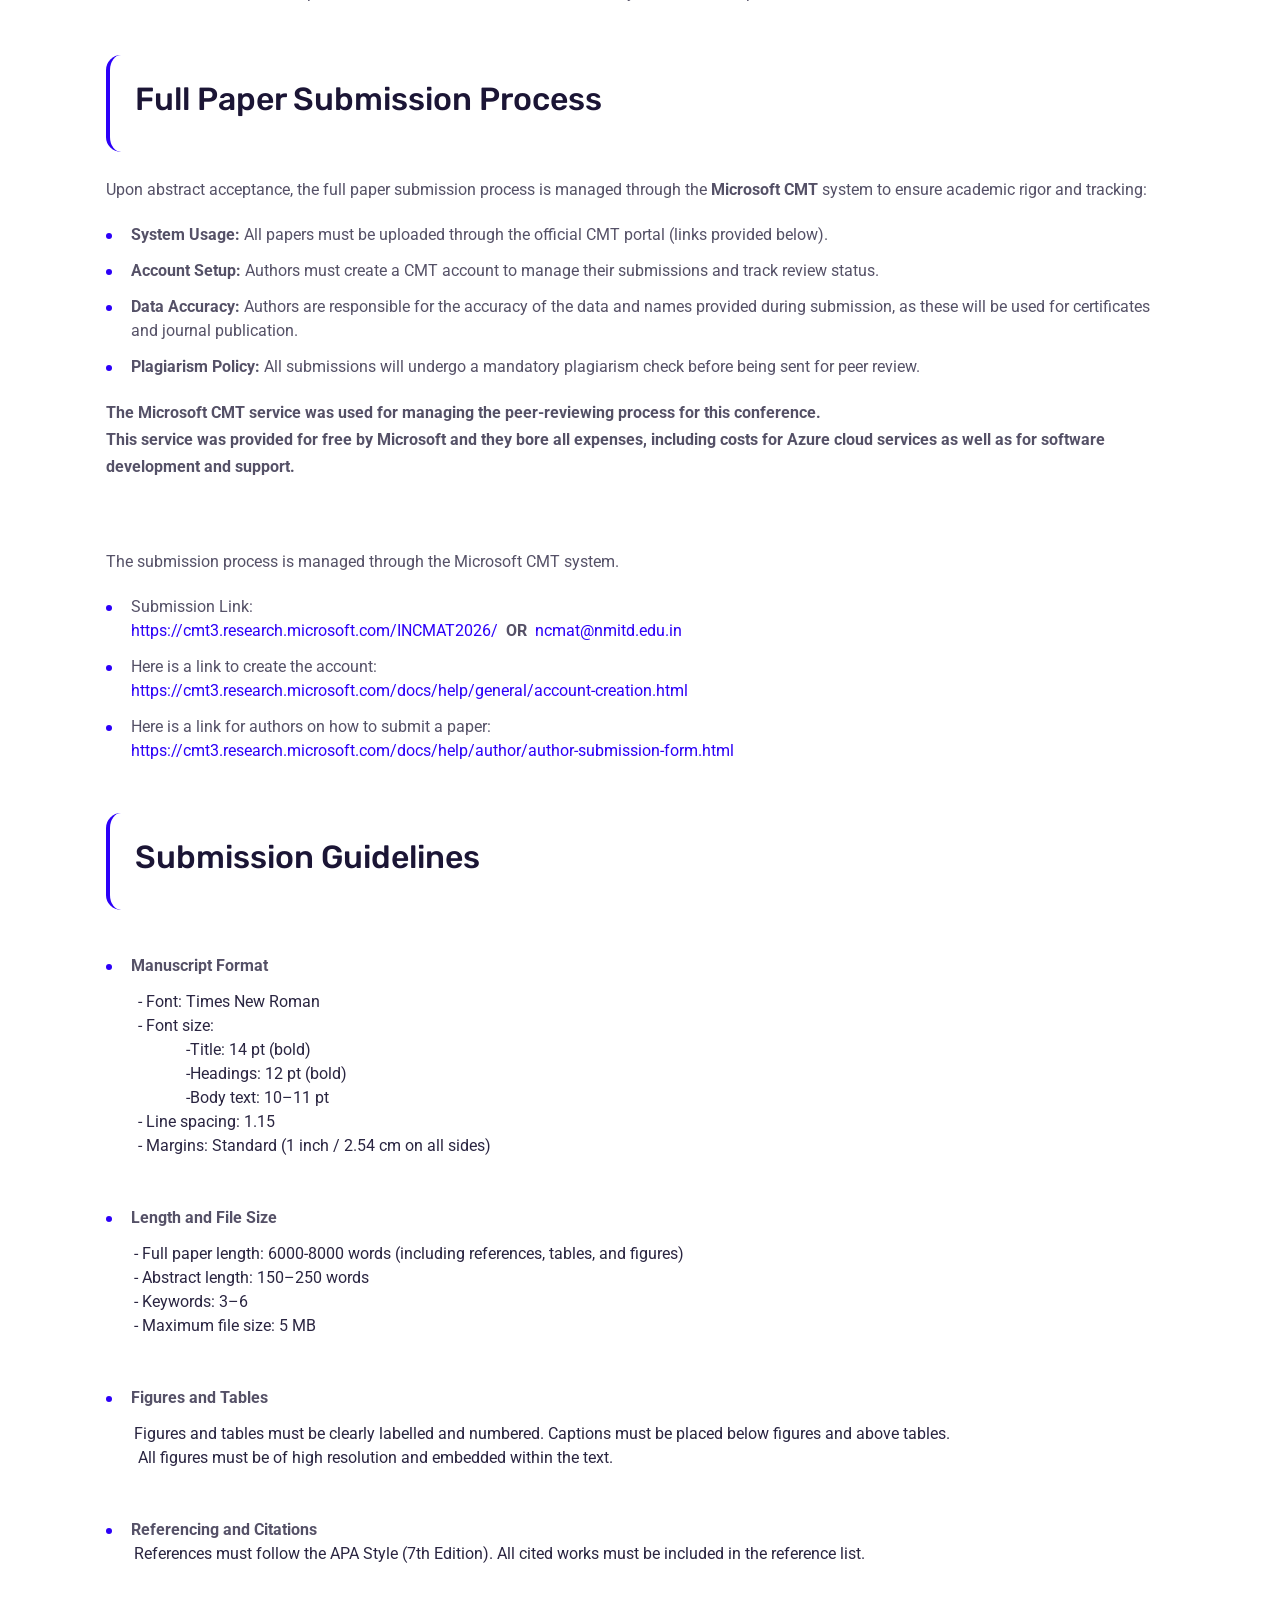
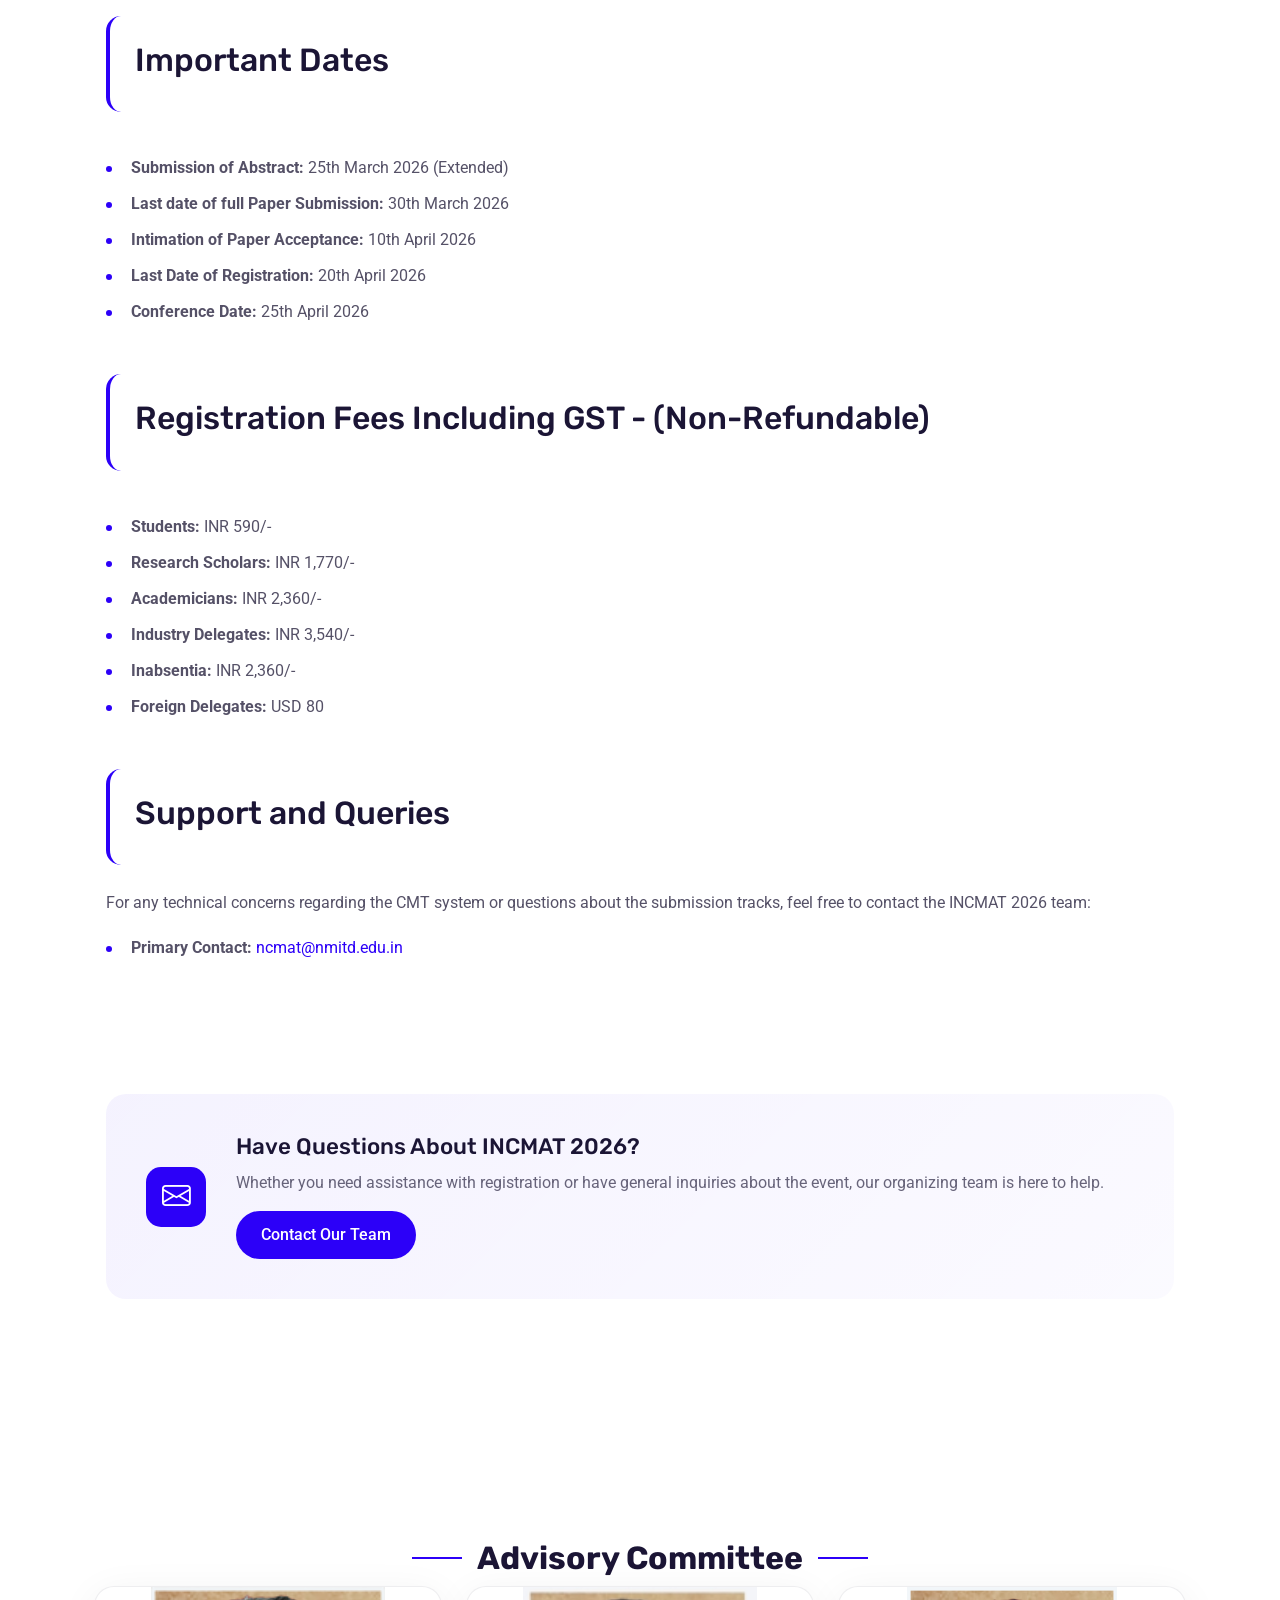
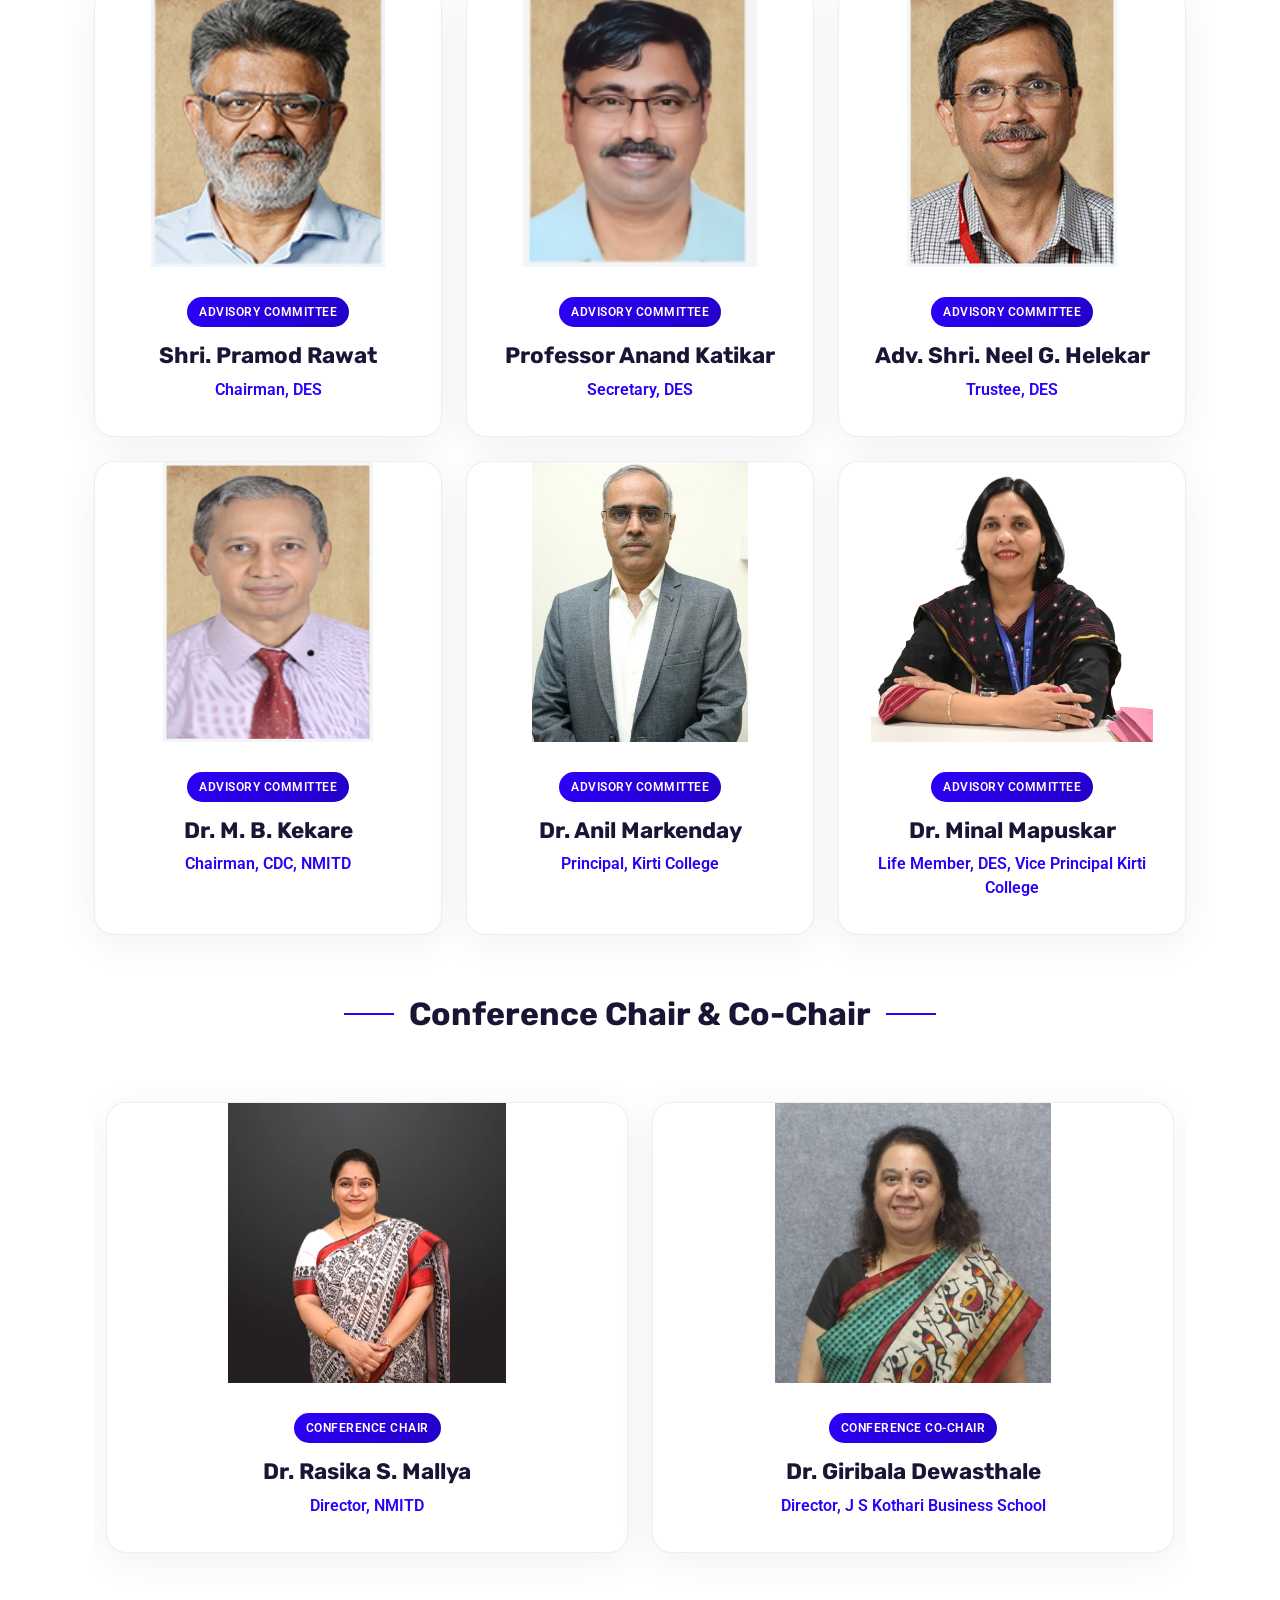
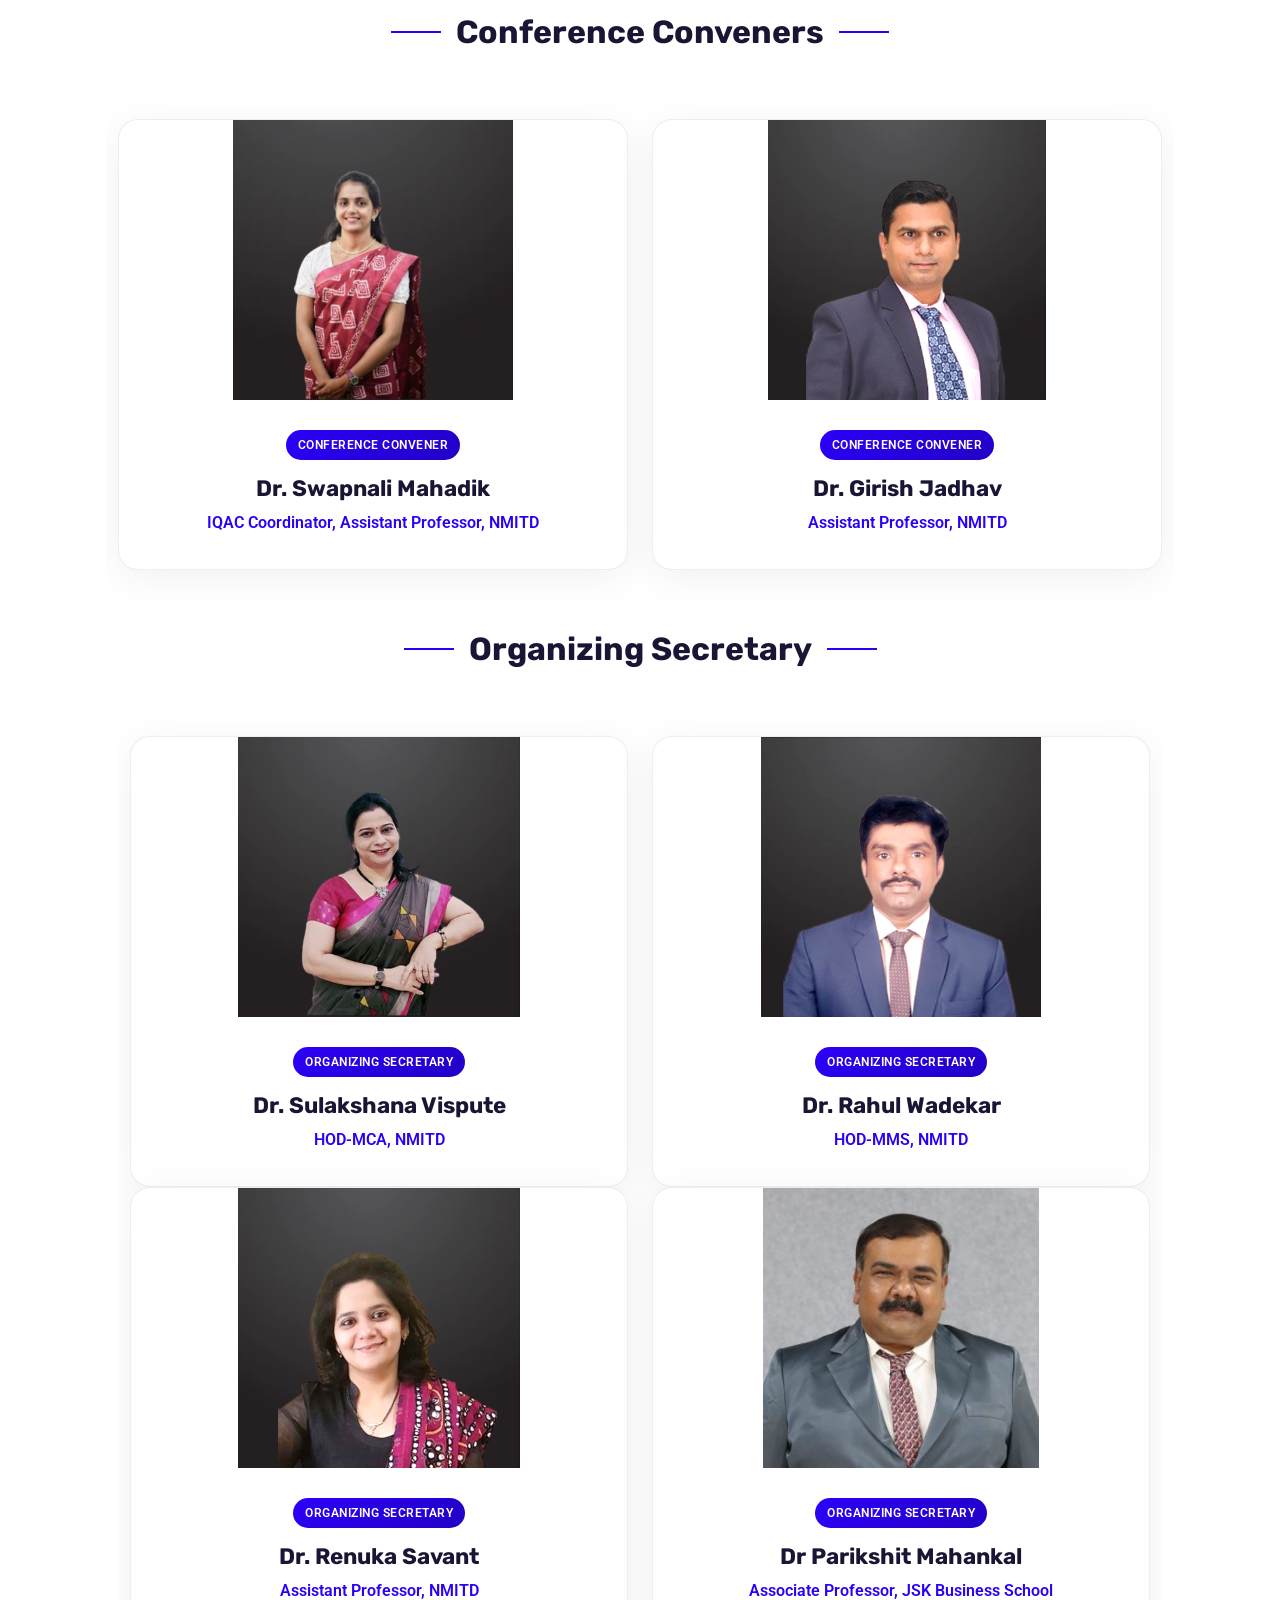
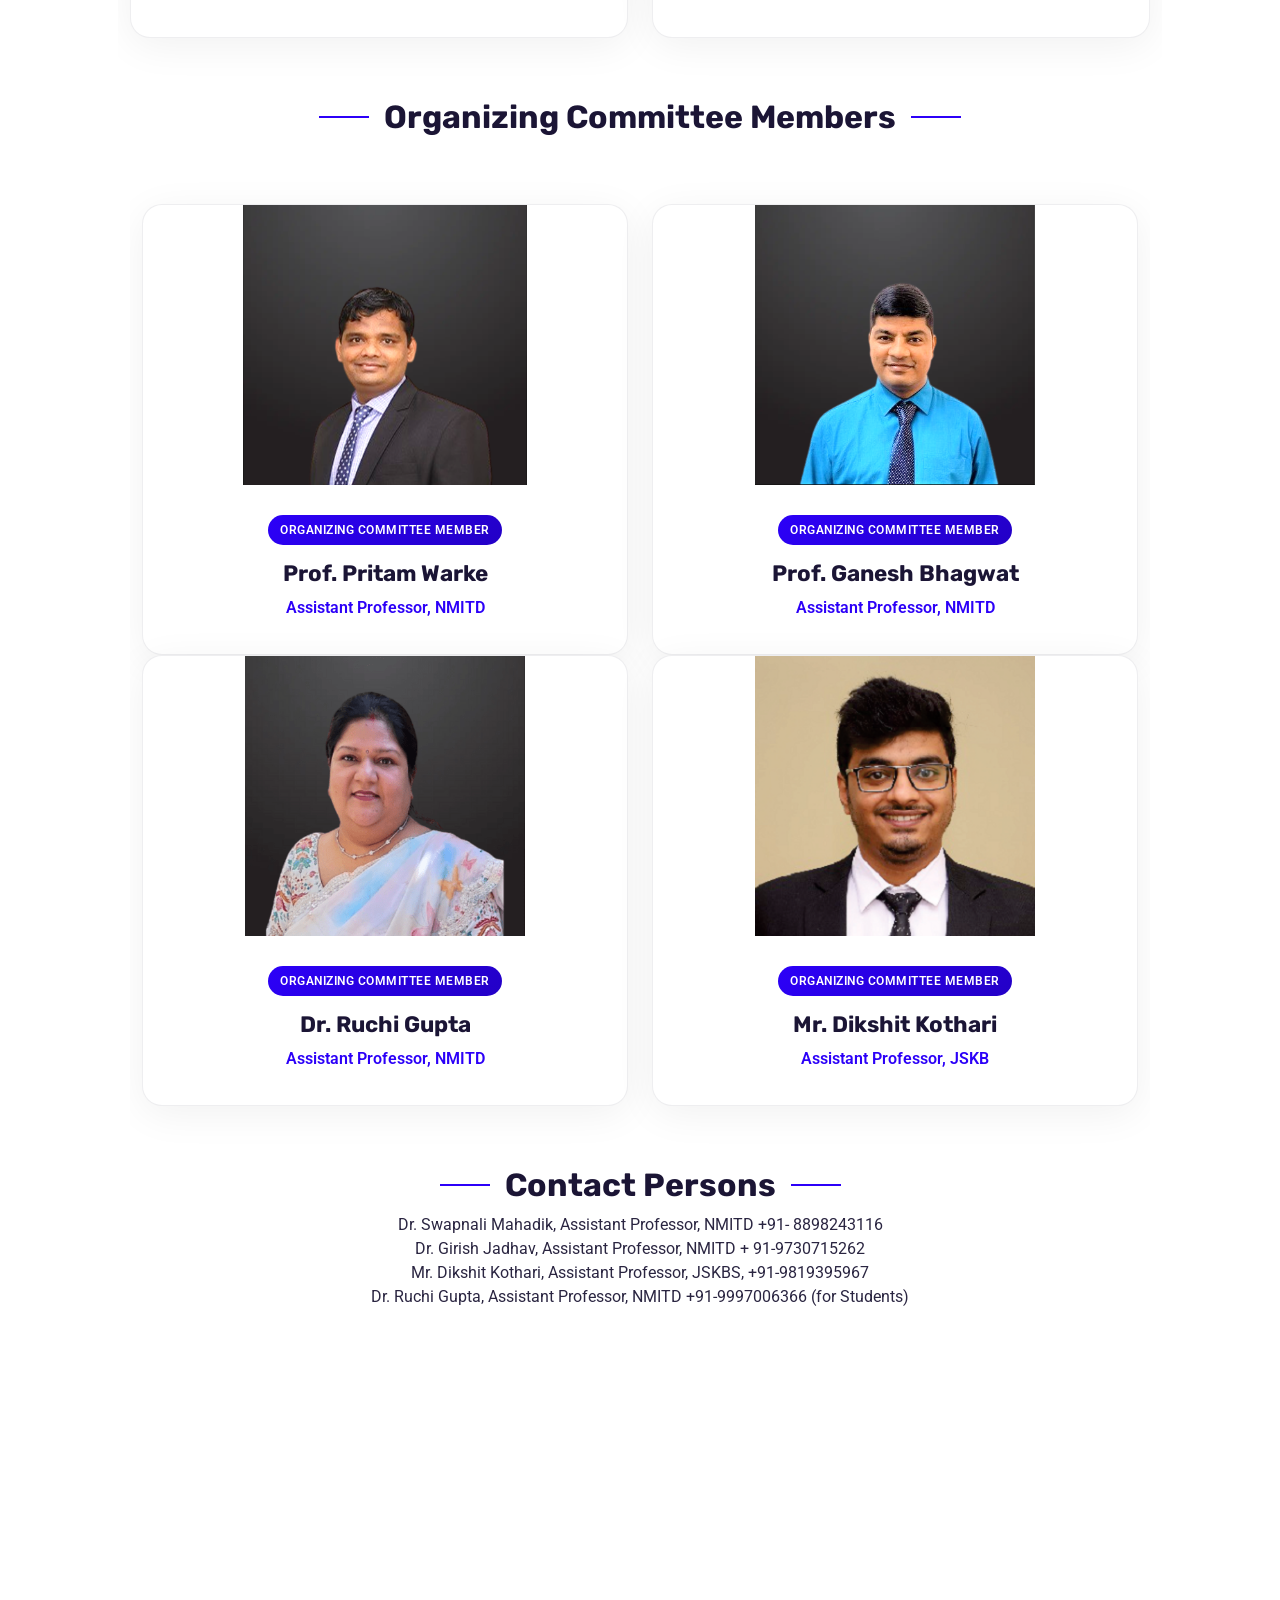
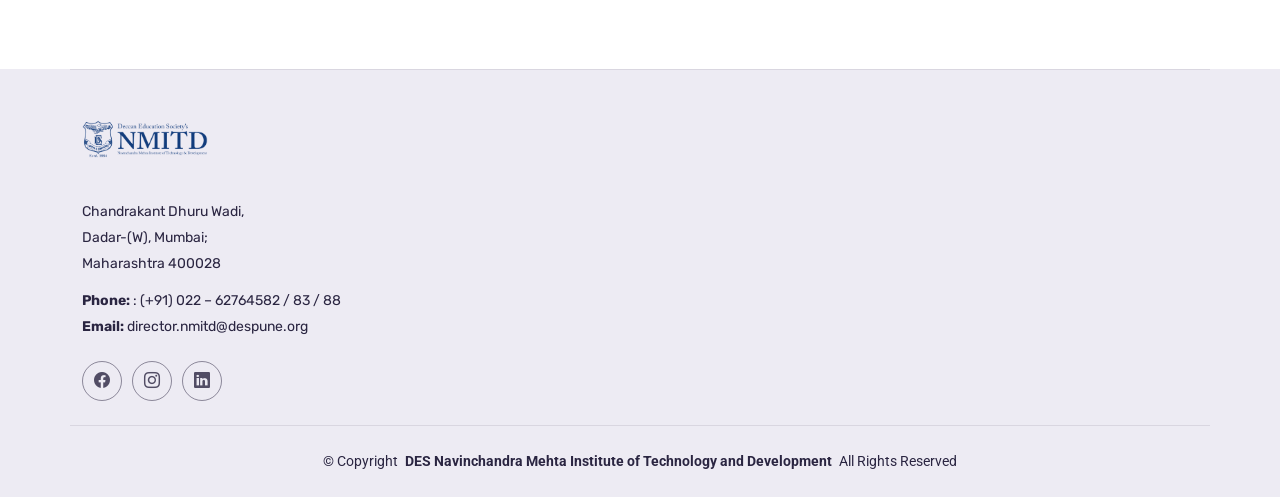
==== commit 67422558: "Update index.html" ====
--- a/index.html
+++ b/index.html
@@ -364,10 +364,10 @@
               <li><b>Data Accuracy:</b> Authors are responsible for the accuracy of the data and names provided during submission, as these will be used for certificates and journal publication.</li>
               <li><b>Plagiarism Policy:</b> All submissions will undergo a mandatory plagiarism check before being sent for peer review.</li>
             </ul>
-              <br>
-              <br>
             <p><b>The Microsoft CMT service was used for managing the peer-reviewing process for this conference.<br>This service was provided for free by Microsoft and they bore all expenses, including costs for Azure cloud services as well as for software development and support.</b></p>
                <ul class="list-items">
+                 <br>
+                 <br>
                  <p>The submission process is managed through the Microsoft CMT system.</p>
                  <li>Submission Link:
                    <br><a href="https://cmt3.research.microsoft.com/INCMAT2026/">https://cmt3.research.microsoft.com/INCMAT2026/</a> &nbsp;<b>OR</b>&nbsp; <a href="ncmat@nmitd.edu.in">ncmat@nmitd.edu.in</a></li>
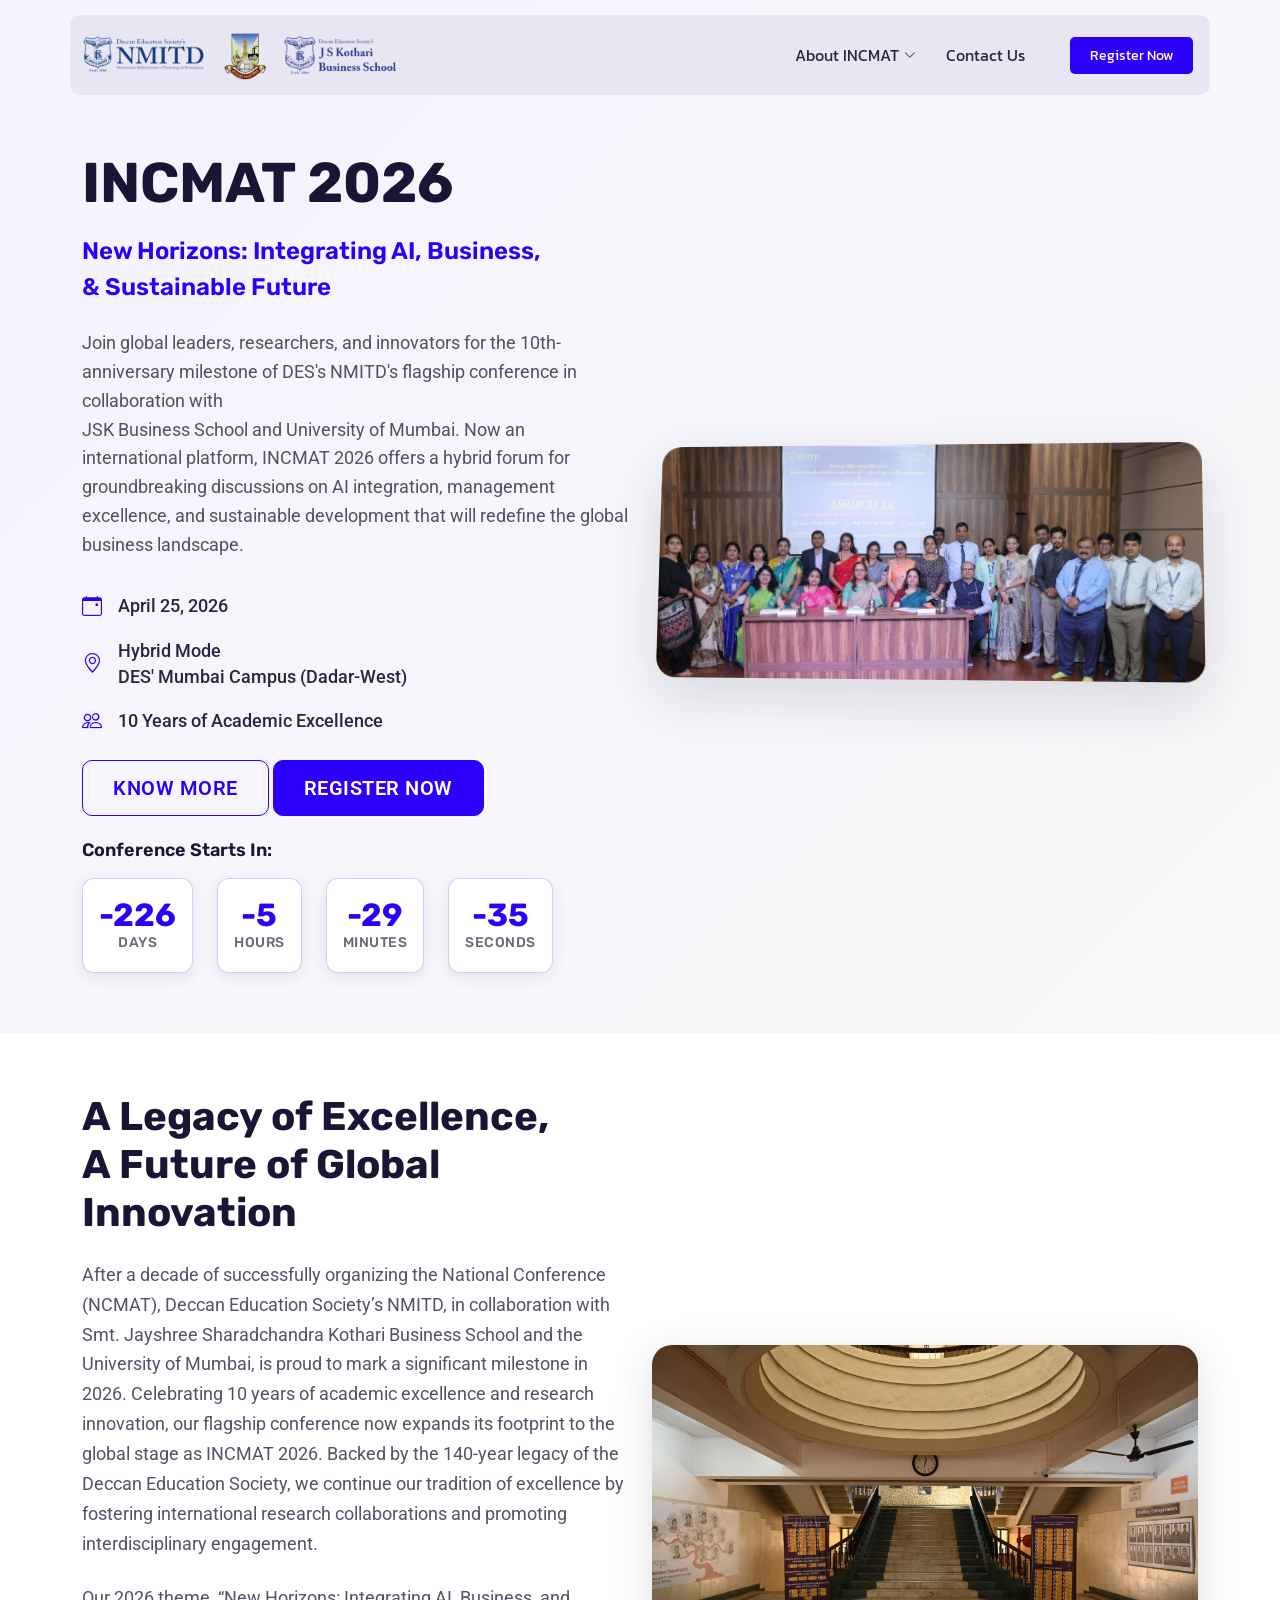
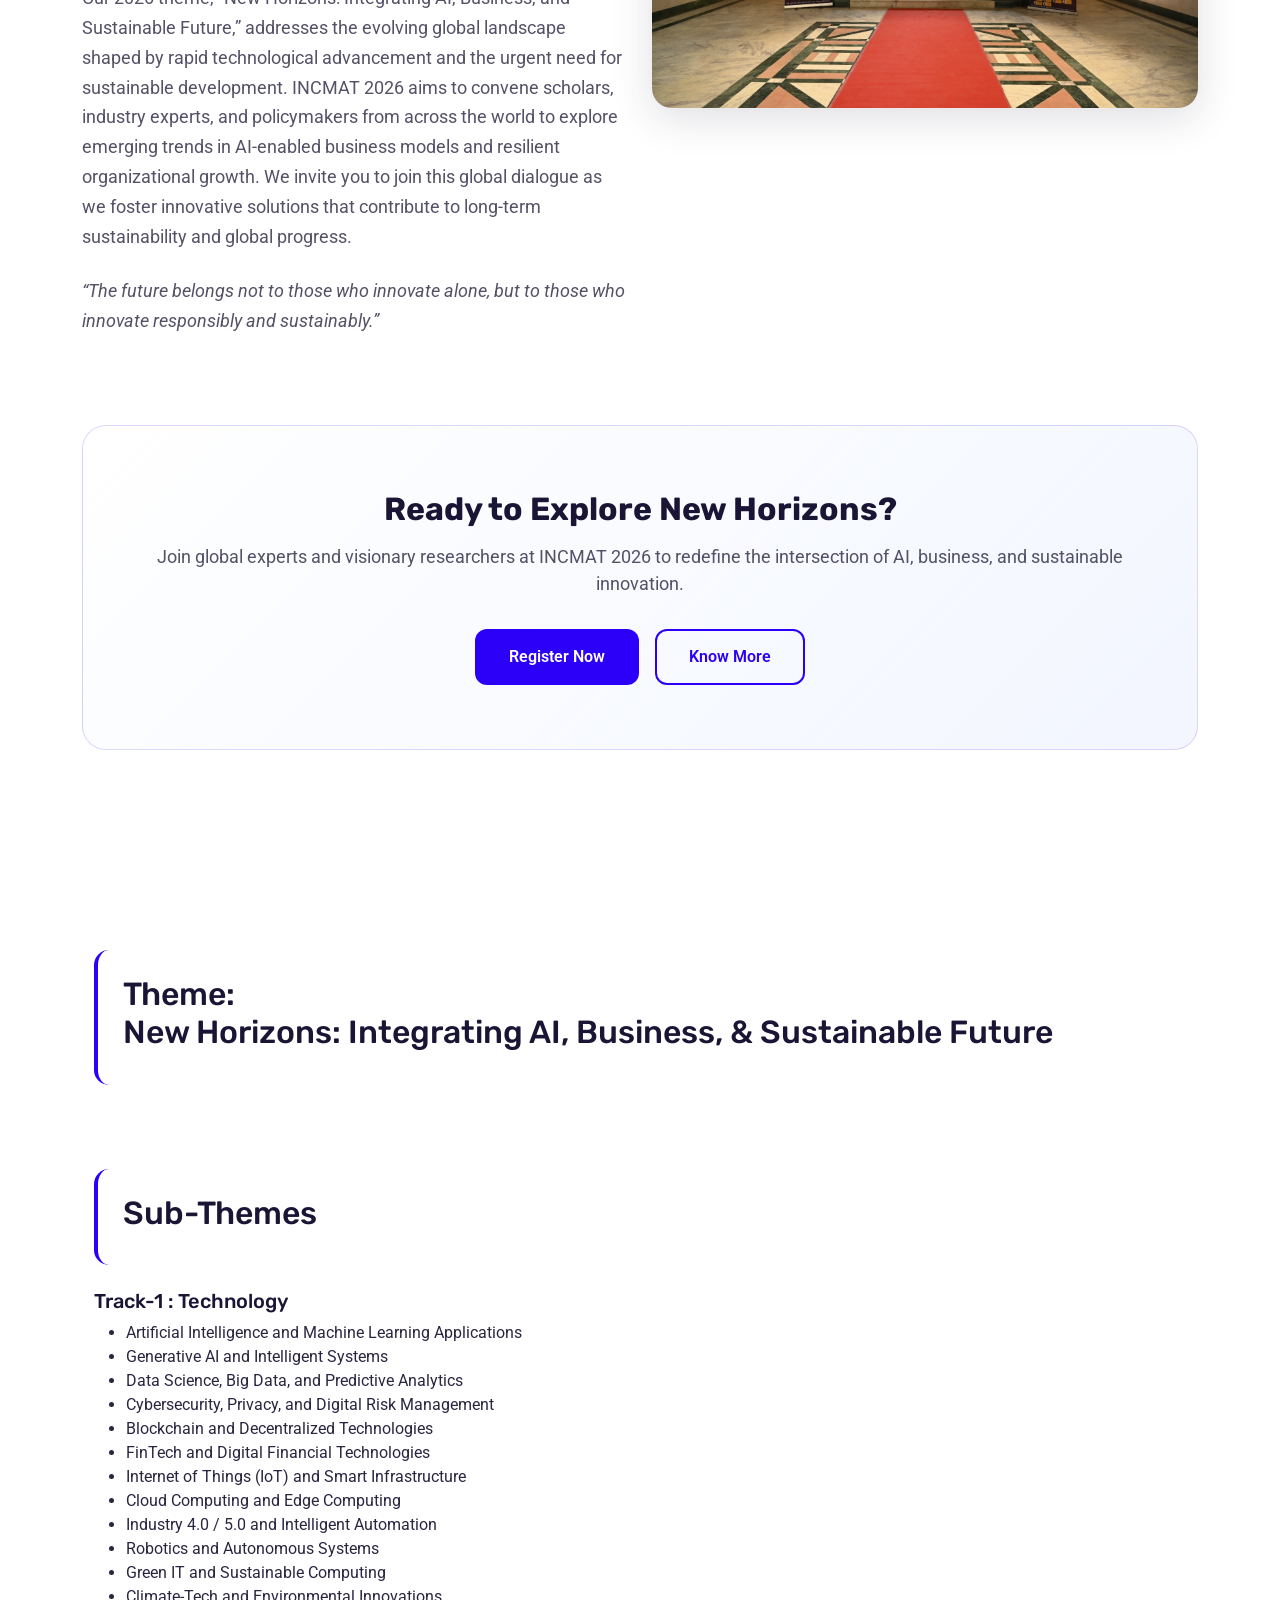
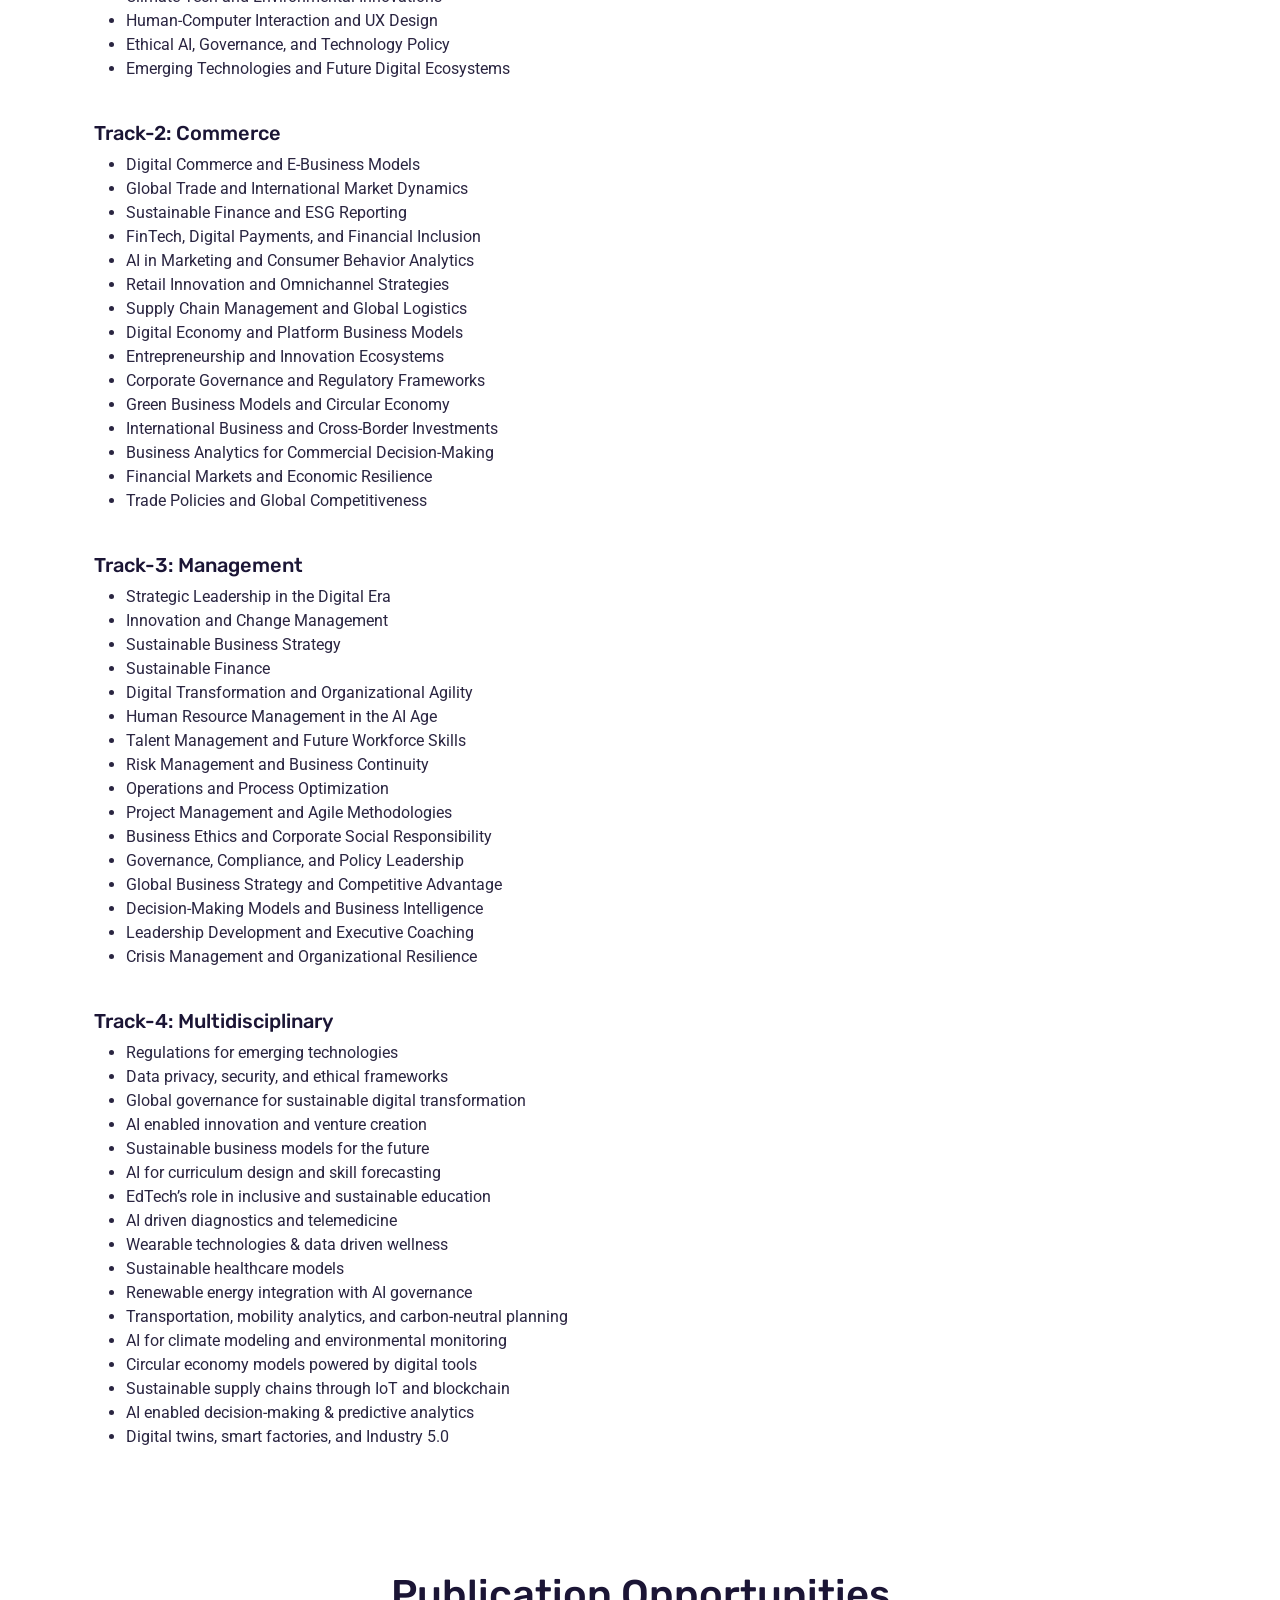
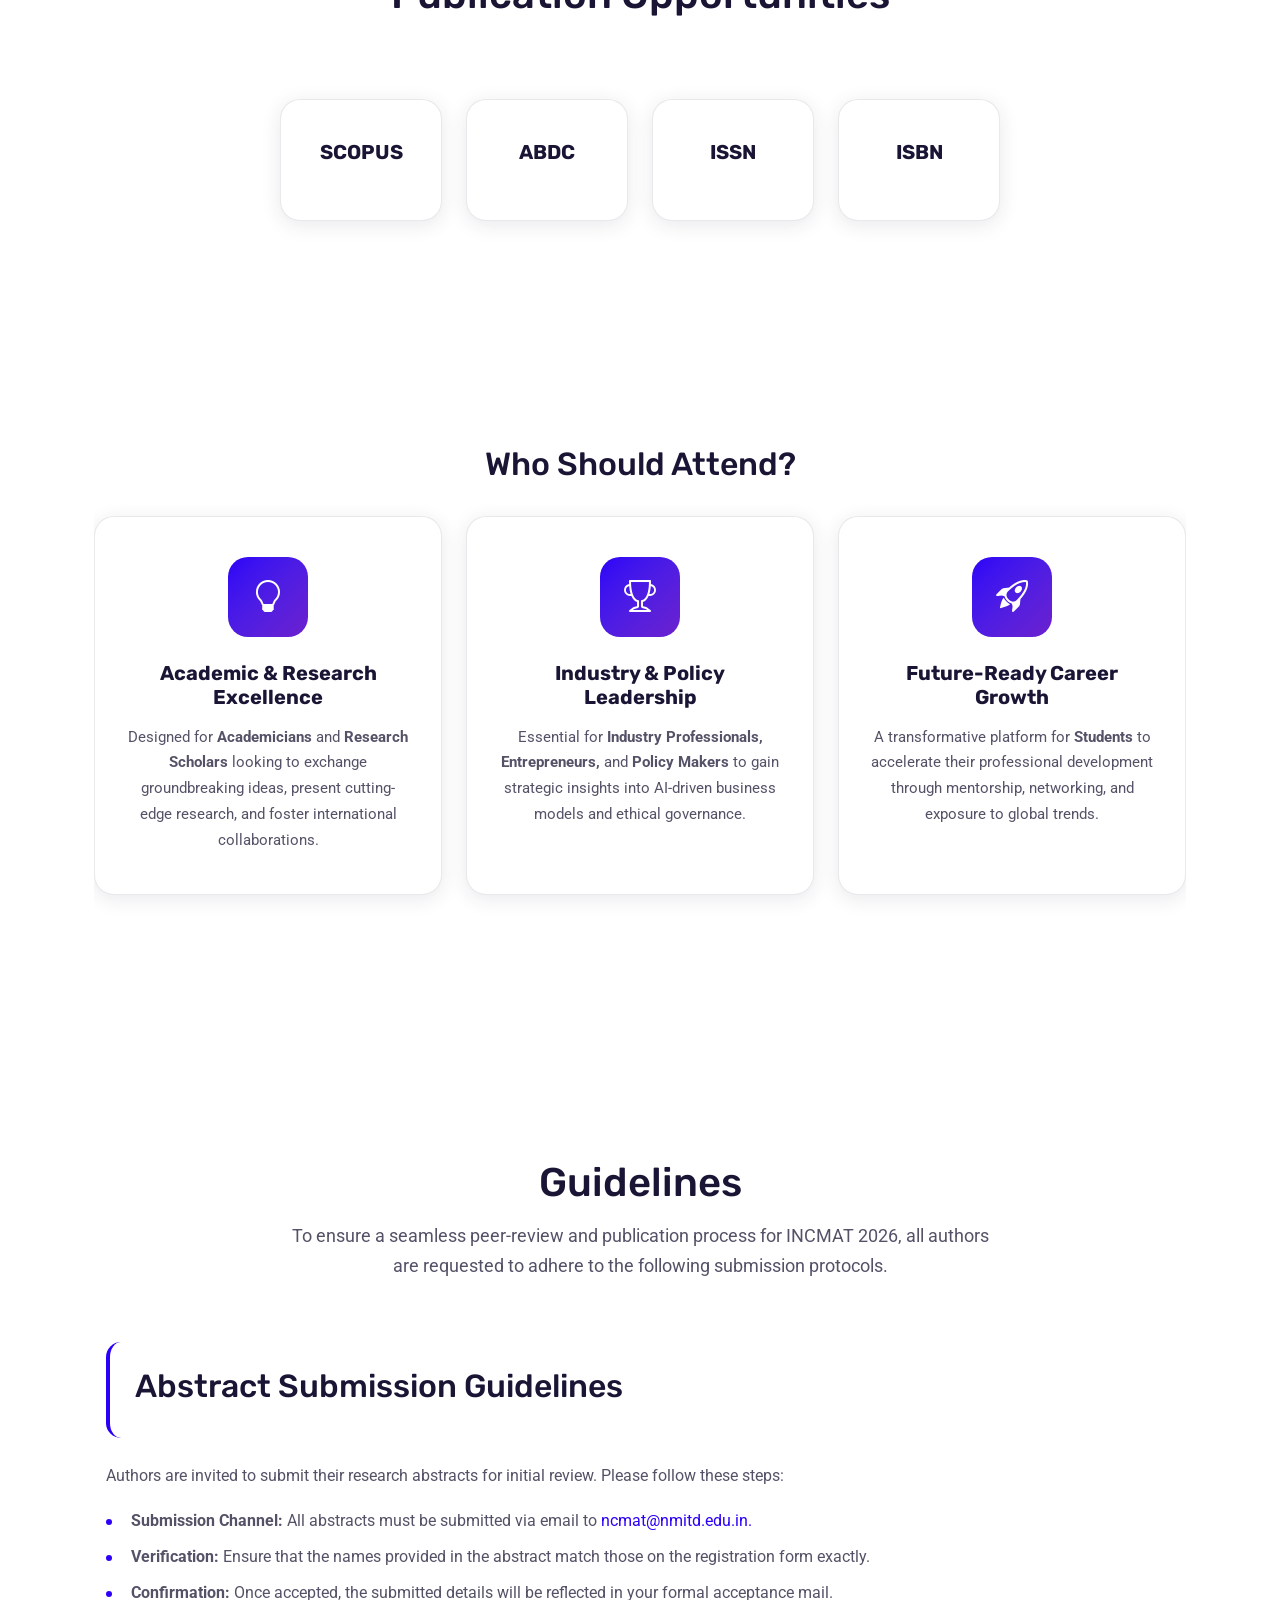
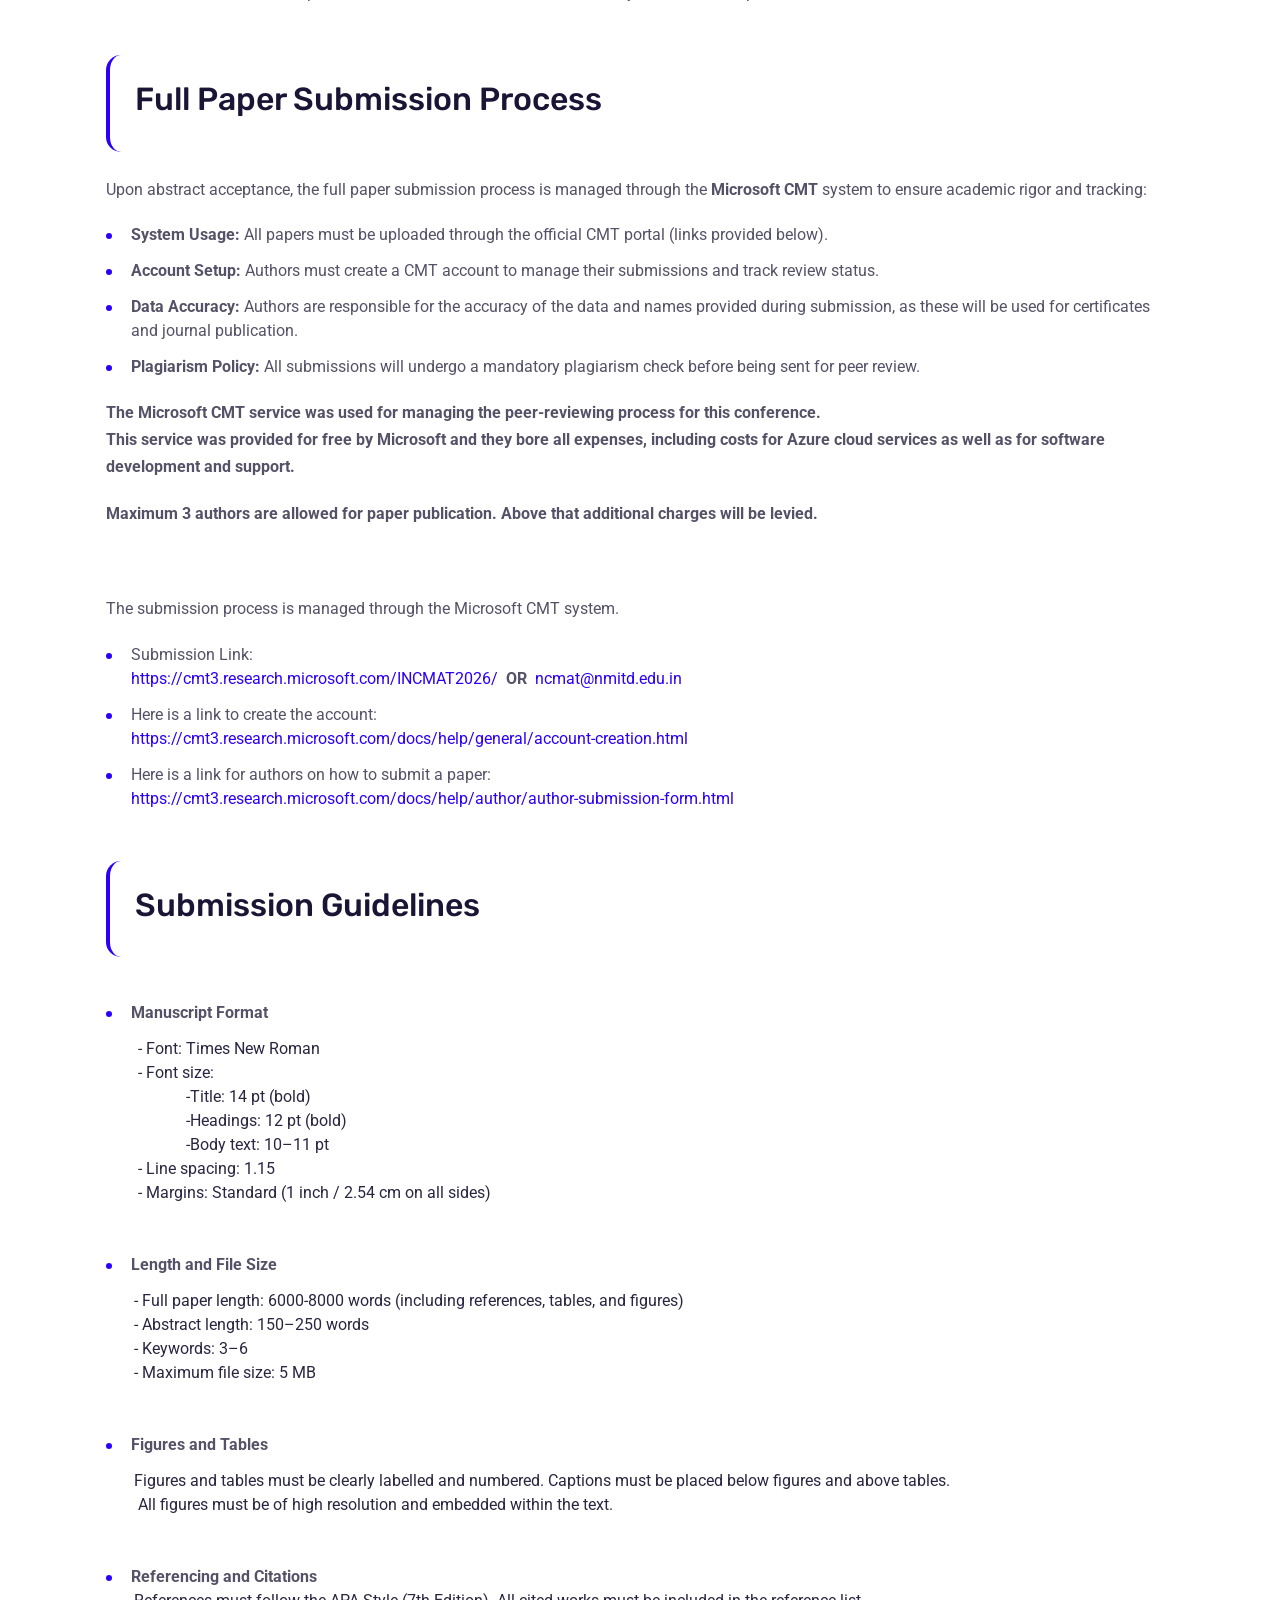
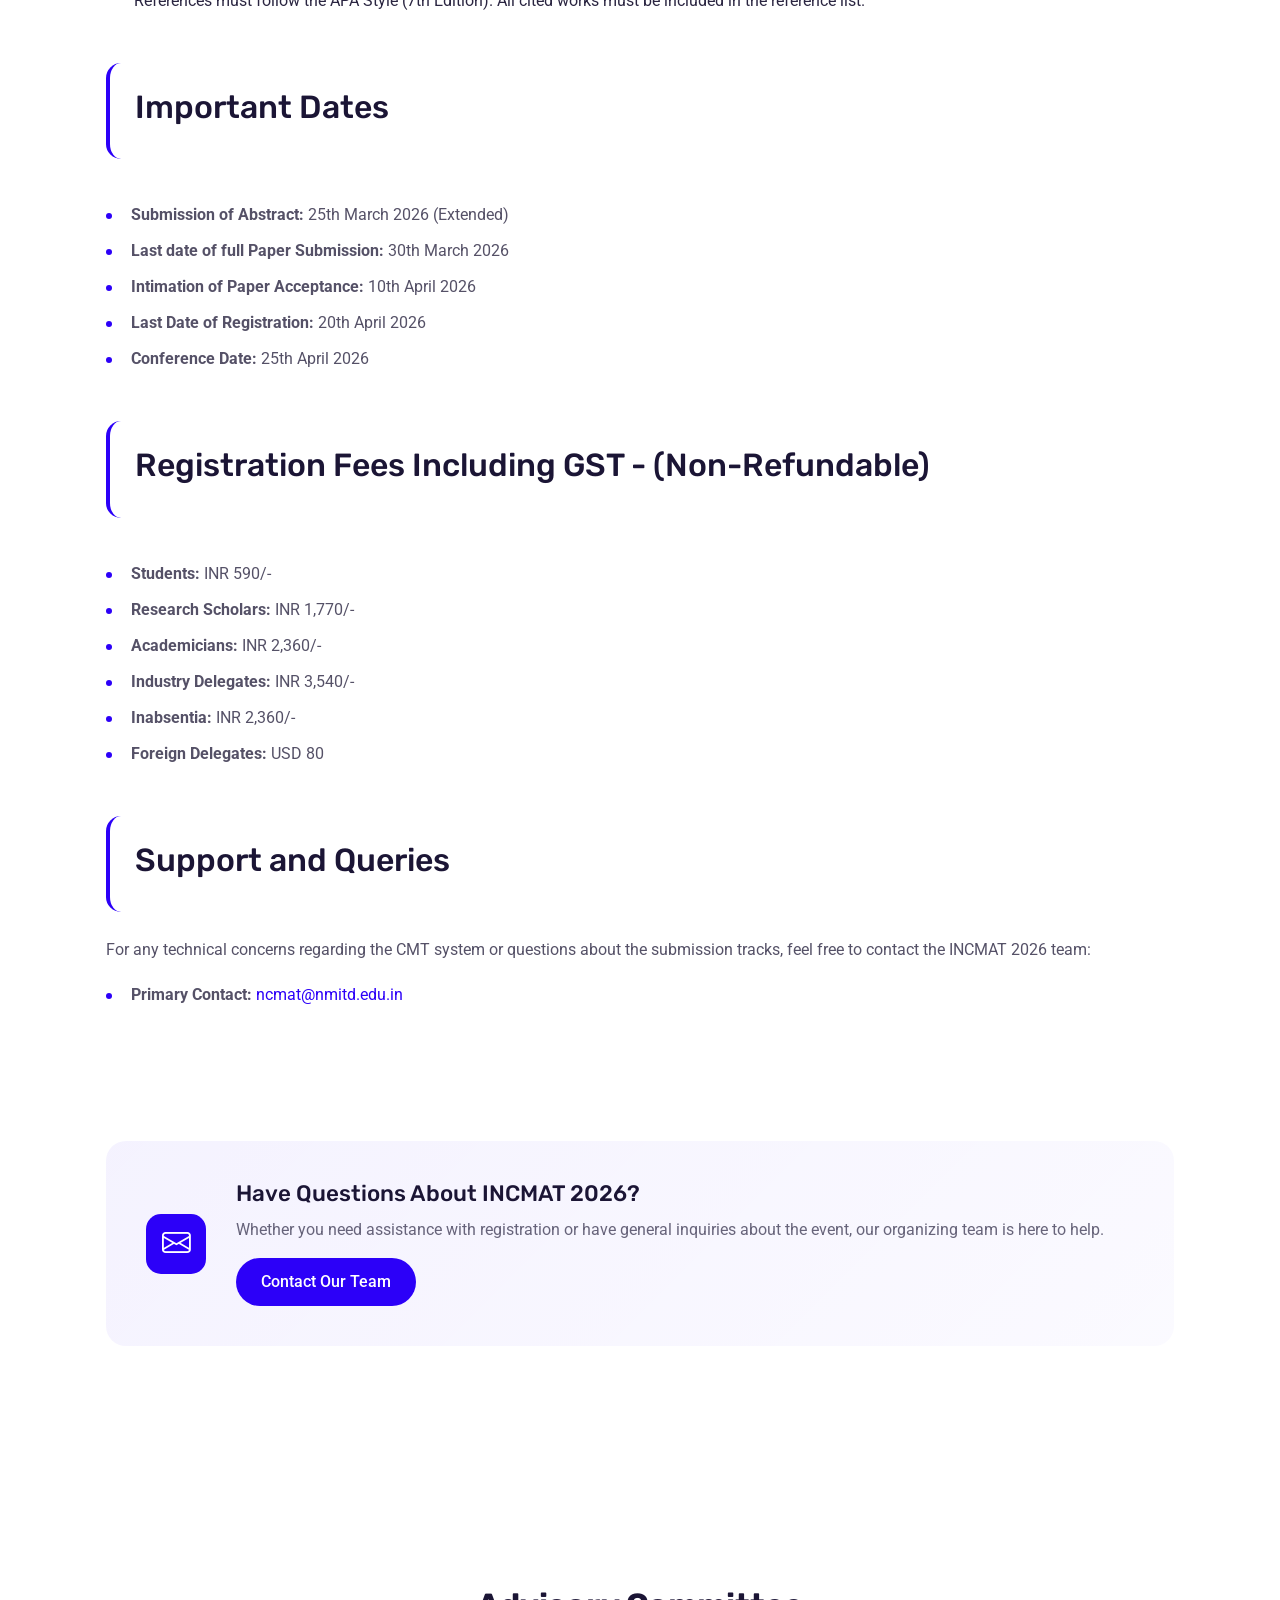
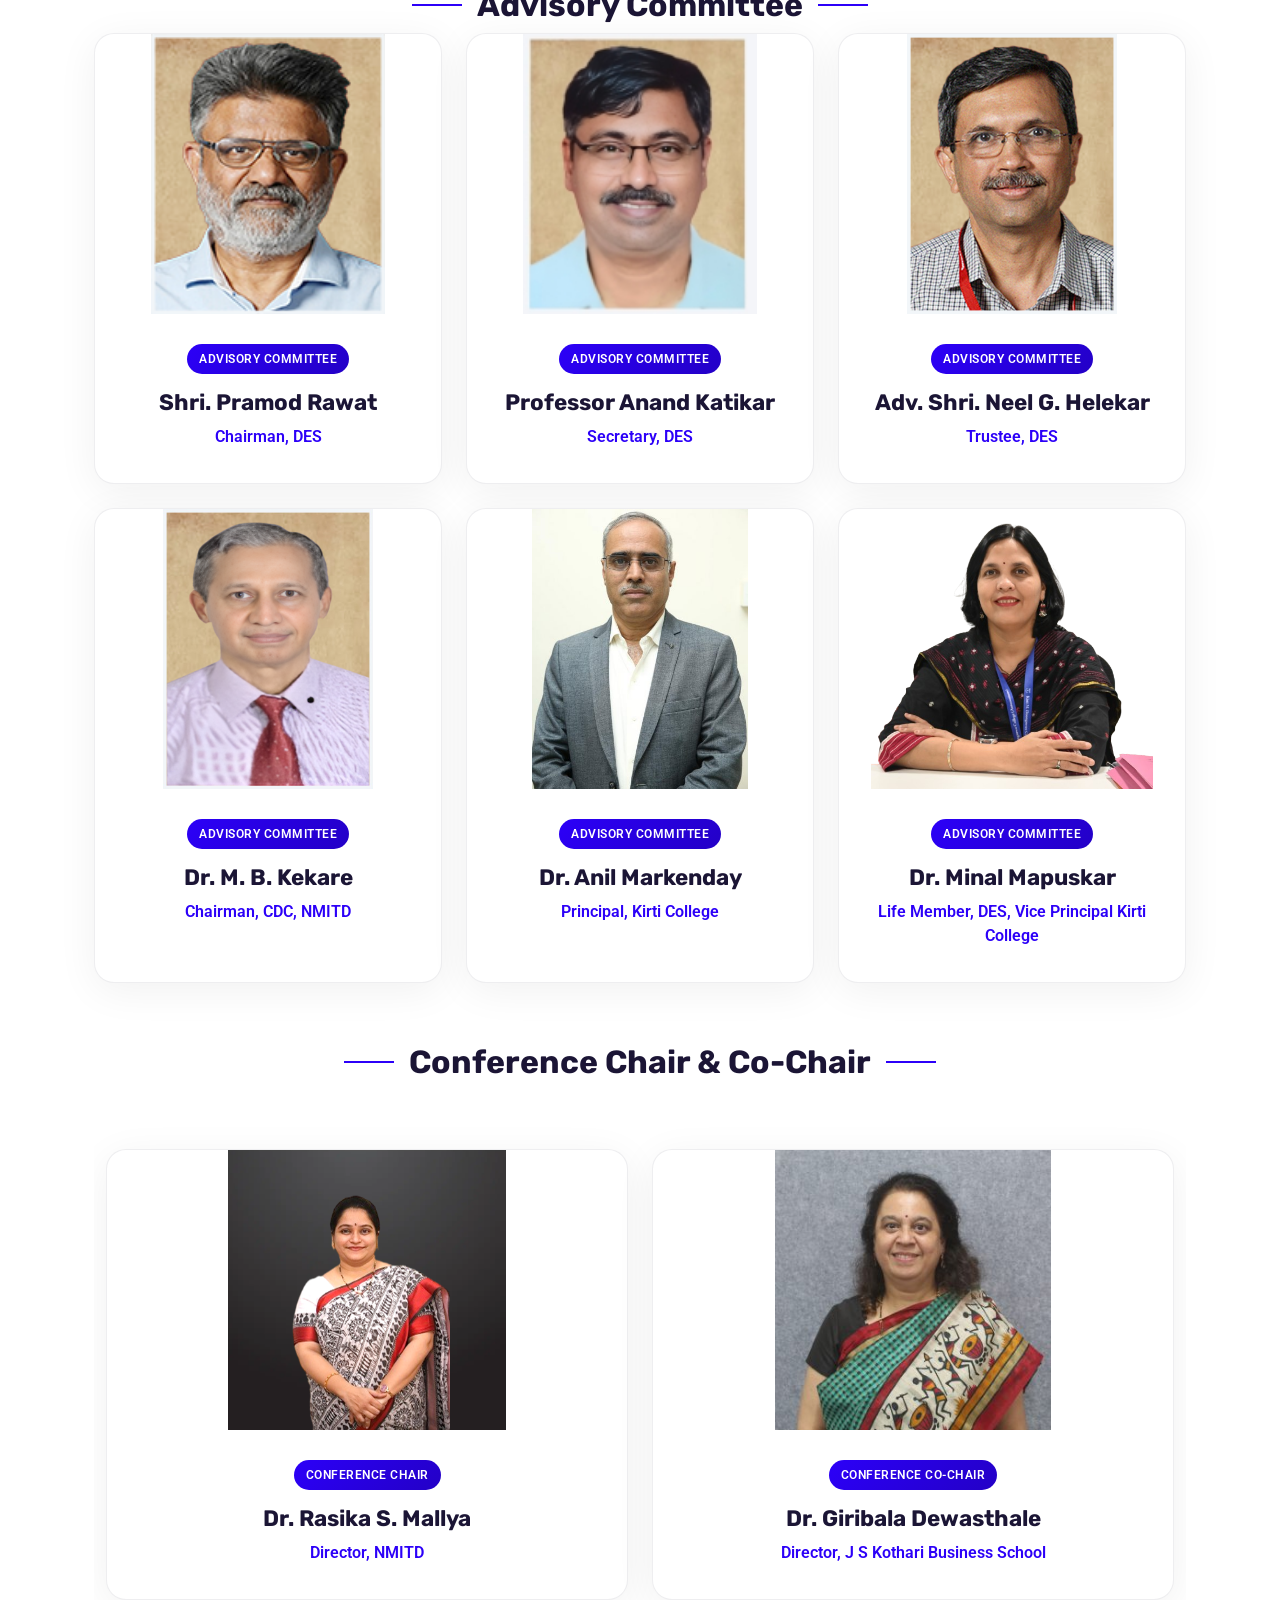
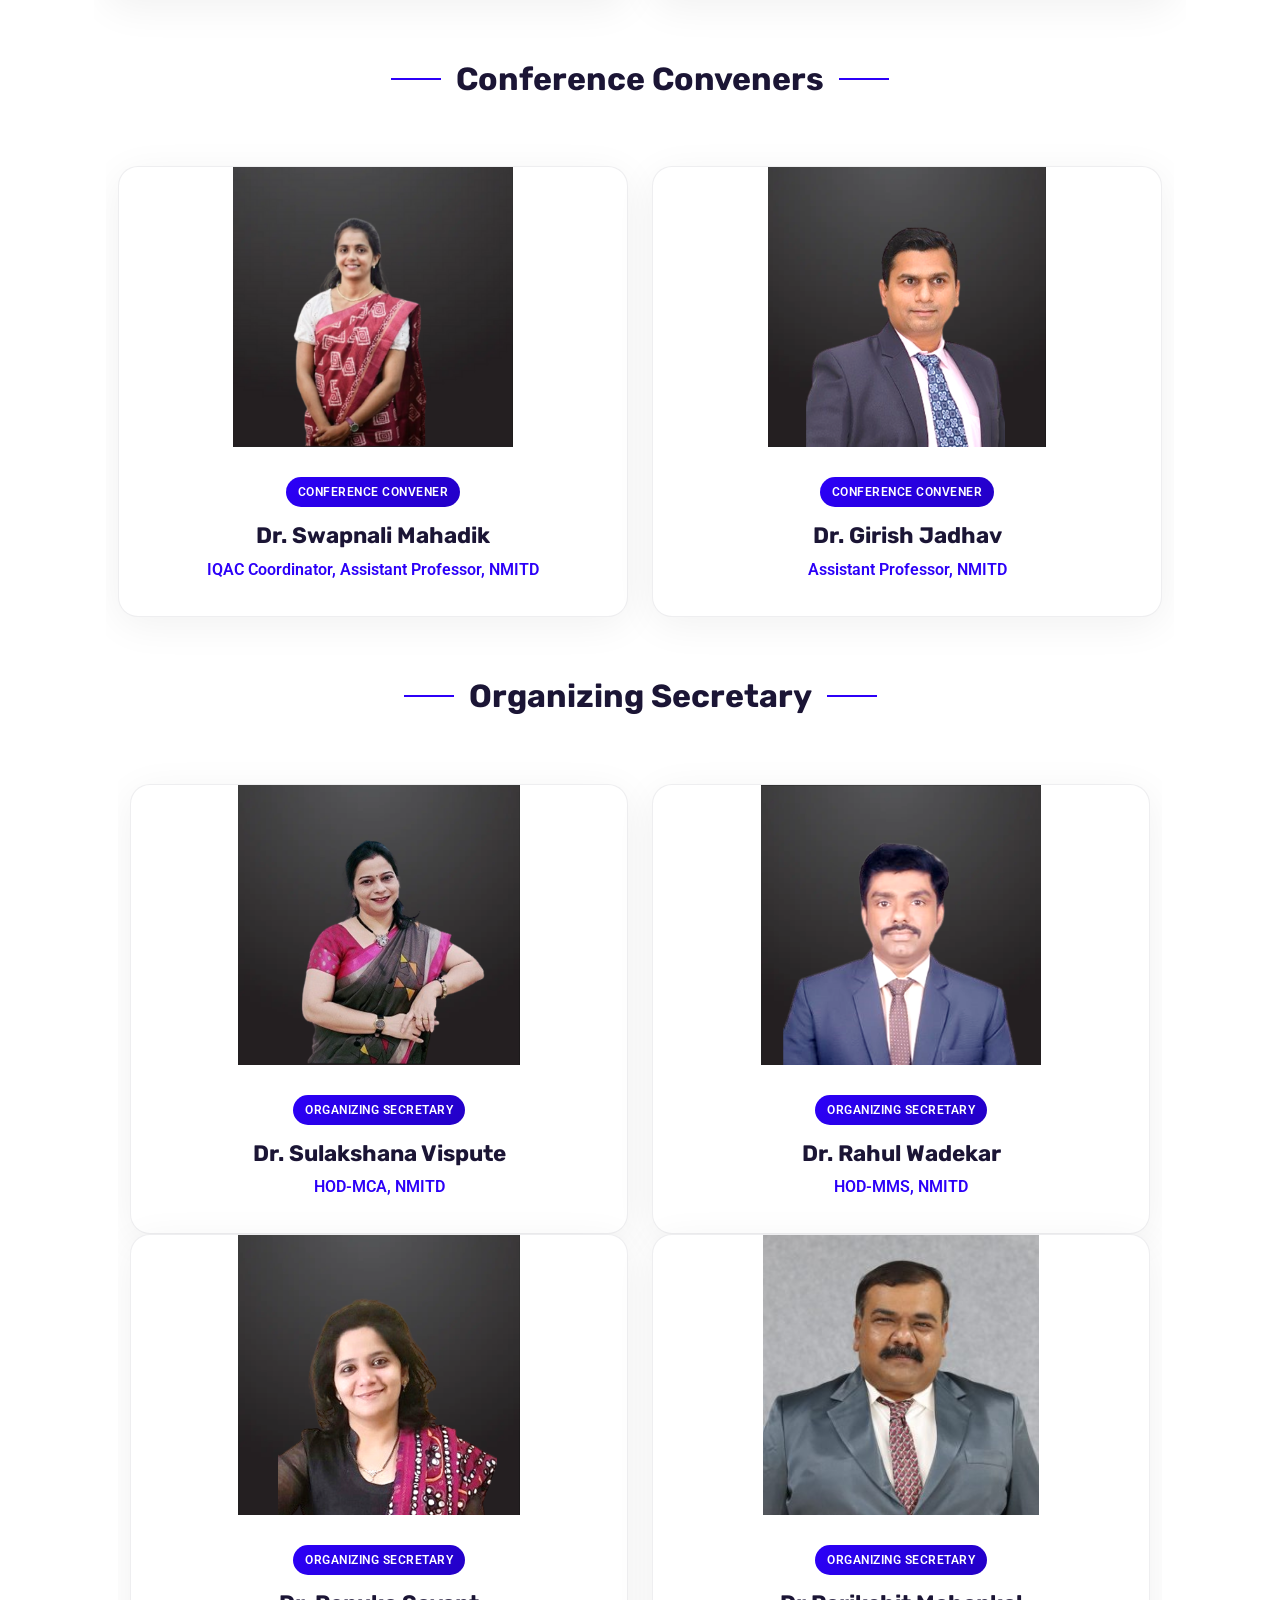
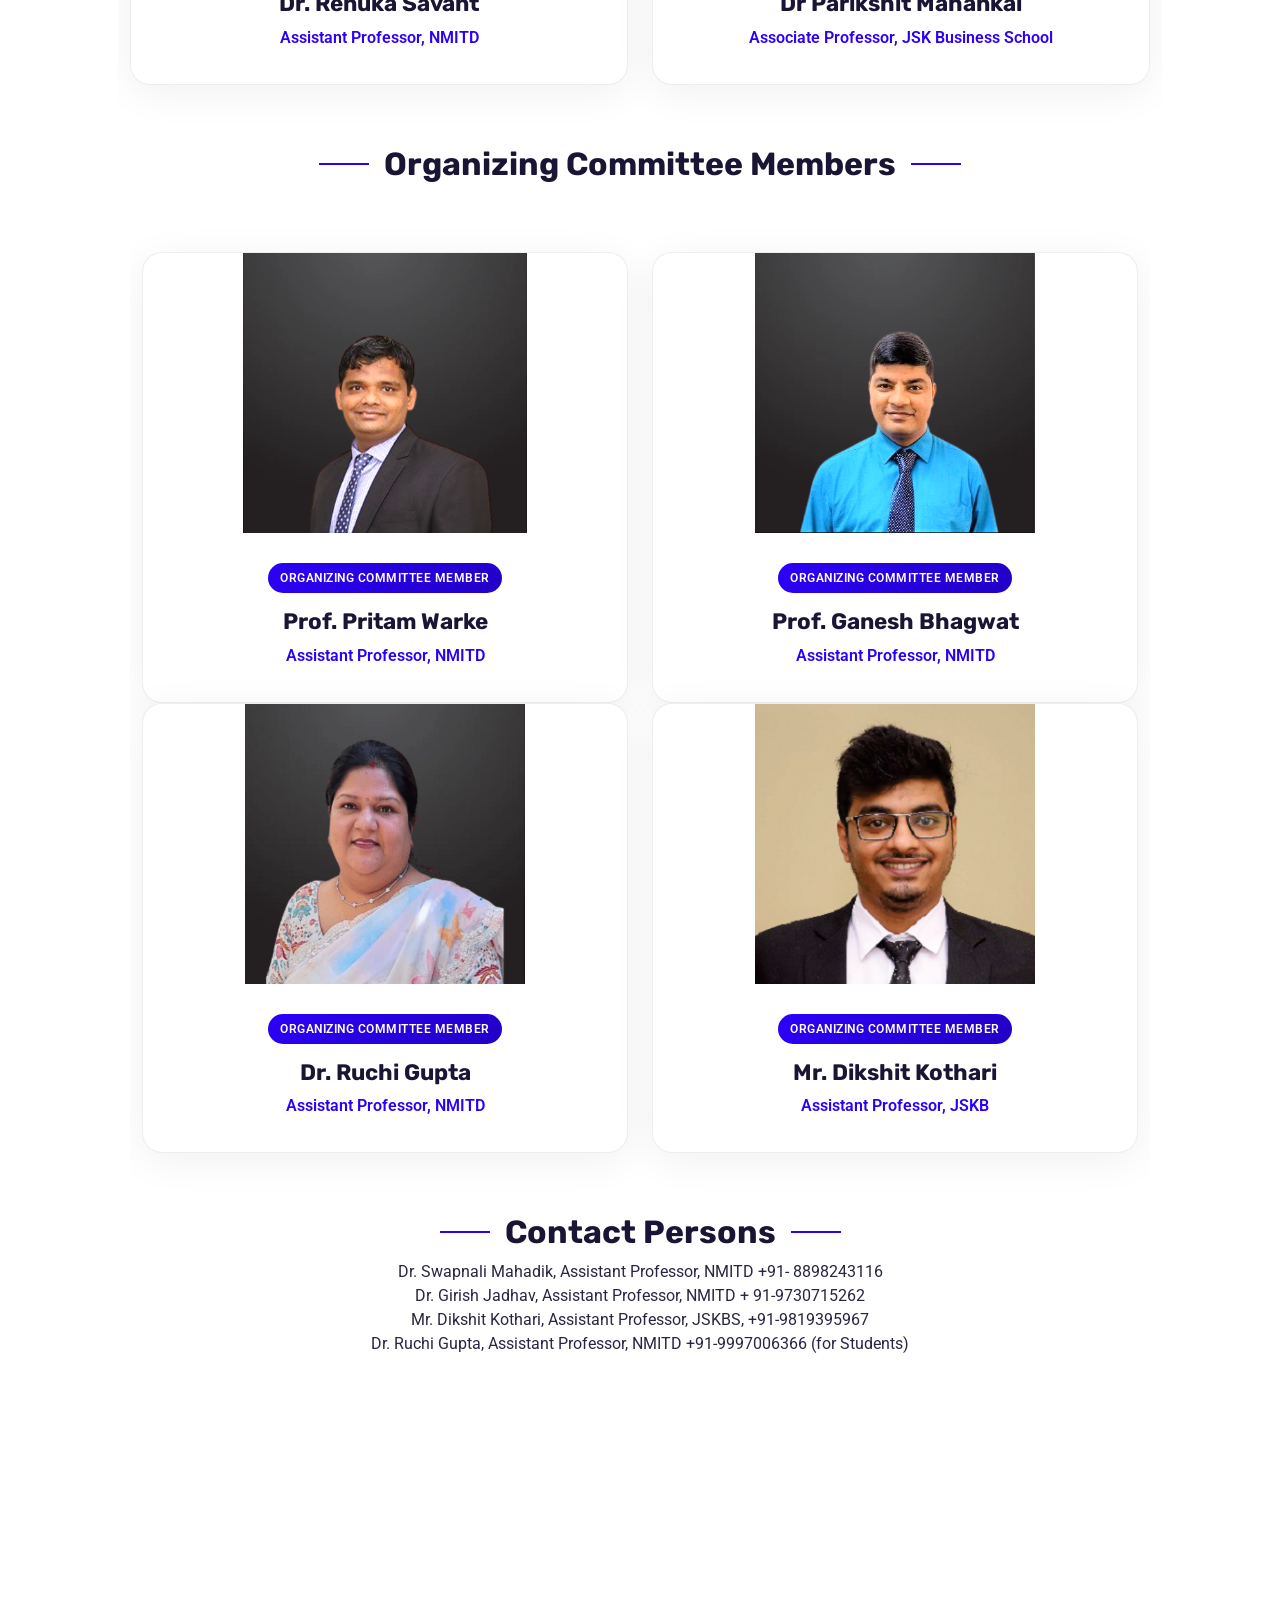
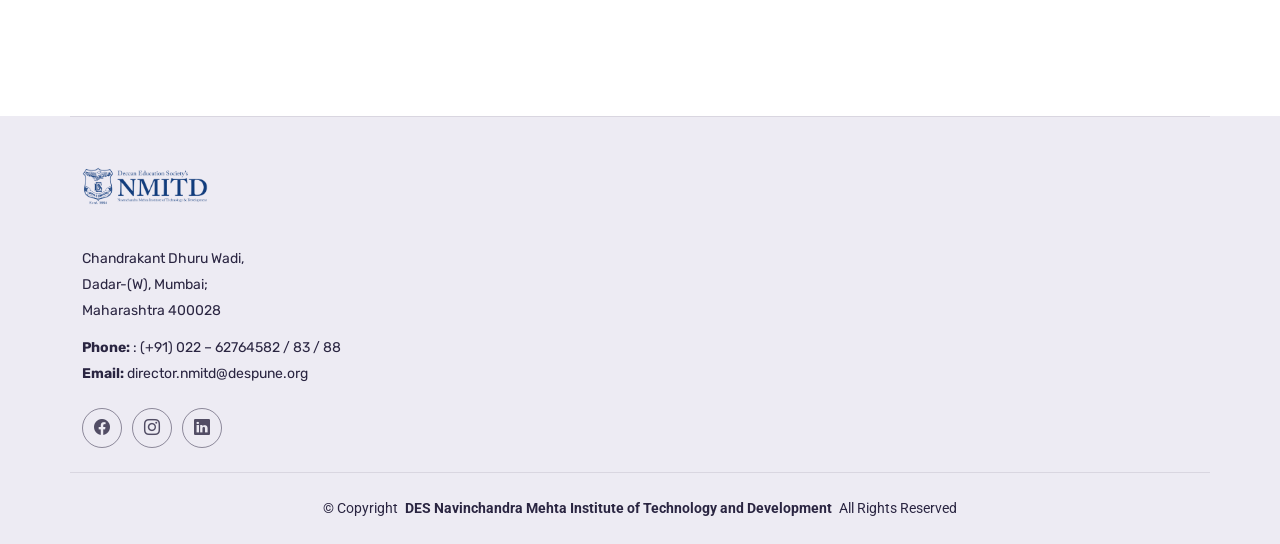
==== commit 18a7515e: "Update index.html" ====
--- a/index.html
+++ b/index.html
@@ -115,7 +115,7 @@
 
           <div class="col-lg-6" data-aos="fade-left" data-aos-delay="300">
             <div class="hero-image-wrapper">
-              <img src="3.png" class="img-fluid hero-image">
+              <img src="hero.jpeg" class="img-fluid hero-image">
               </div>
             </div>
           </div>
@@ -142,7 +142,7 @@
 
           <div class="col-lg-6">
             <div class="image-wrapper" data-aos="zoom-in" data-aos-delay="300">
-              <img src="showcase-8.webp" alt="Event showcase" class="img-fluid">
+              <img src="about.jpeg" alt="Event showcase" class="img-fluid">
             </div>
           </div>
         </div>
@@ -365,6 +365,7 @@
               <li><b>Plagiarism Policy:</b> All submissions will undergo a mandatory plagiarism check before being sent for peer review.</li>
             </ul>
             <p><b>The Microsoft CMT service was used for managing the peer-reviewing process for this conference.<br>This service was provided for free by Microsoft and they bore all expenses, including costs for Azure cloud services as well as for software development and support.</b></p>
+              <p><b>Maximum 3 authors are allowed for paper publication. Above that additional charges will be levied.</b></p>
                <ul class="list-items">
                  <br>
                  <br>
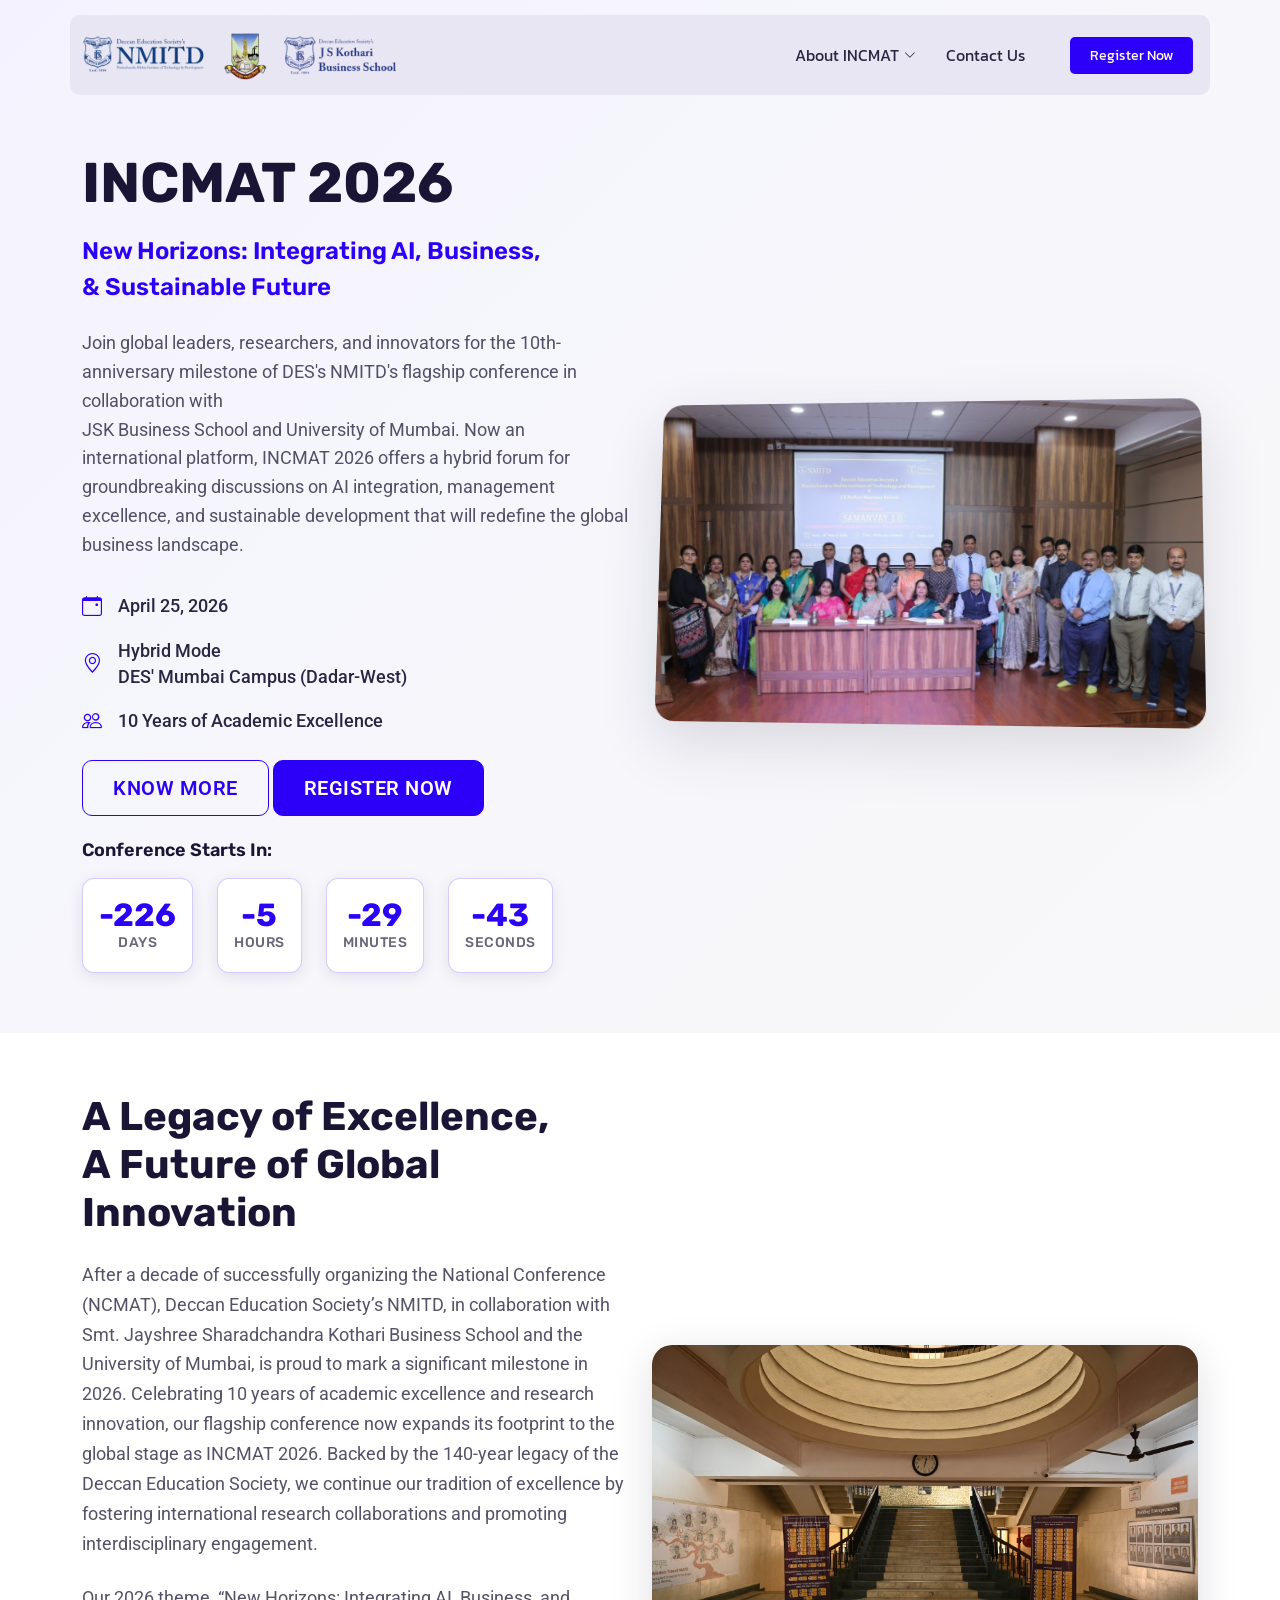
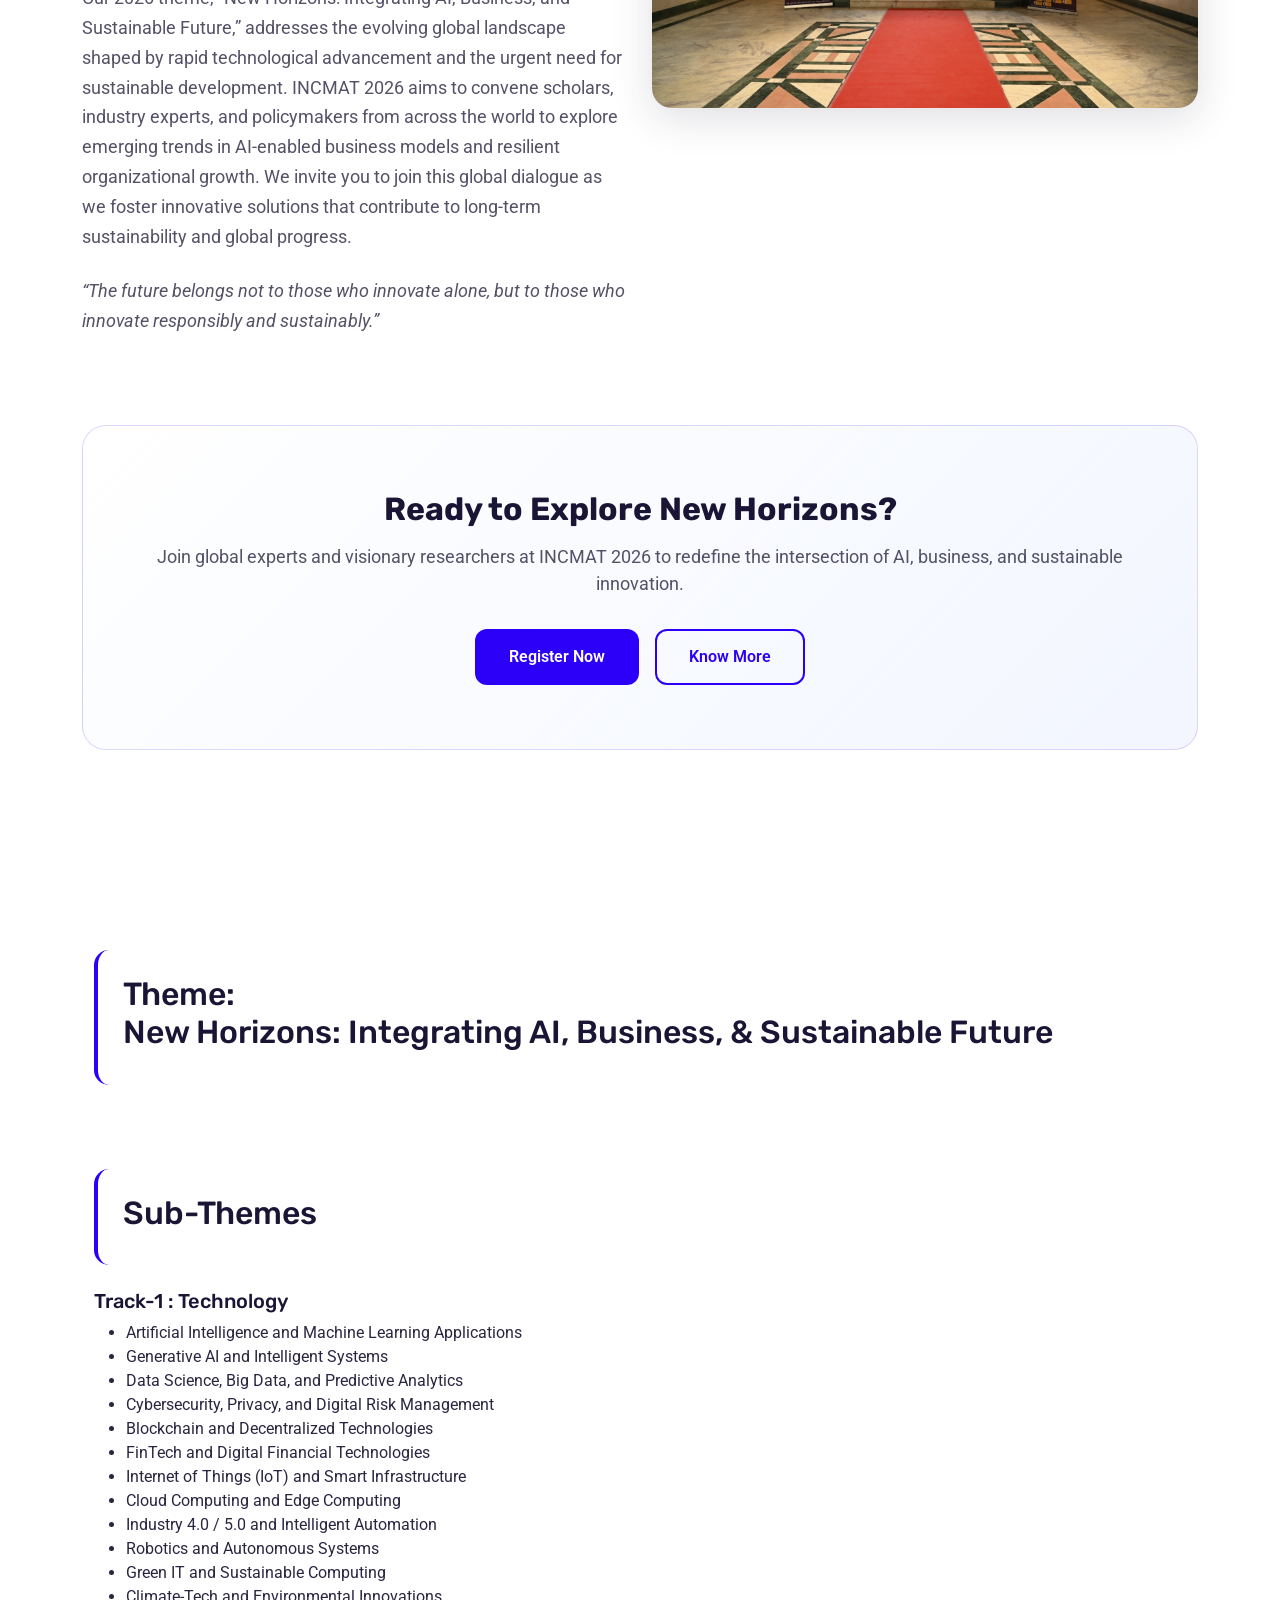
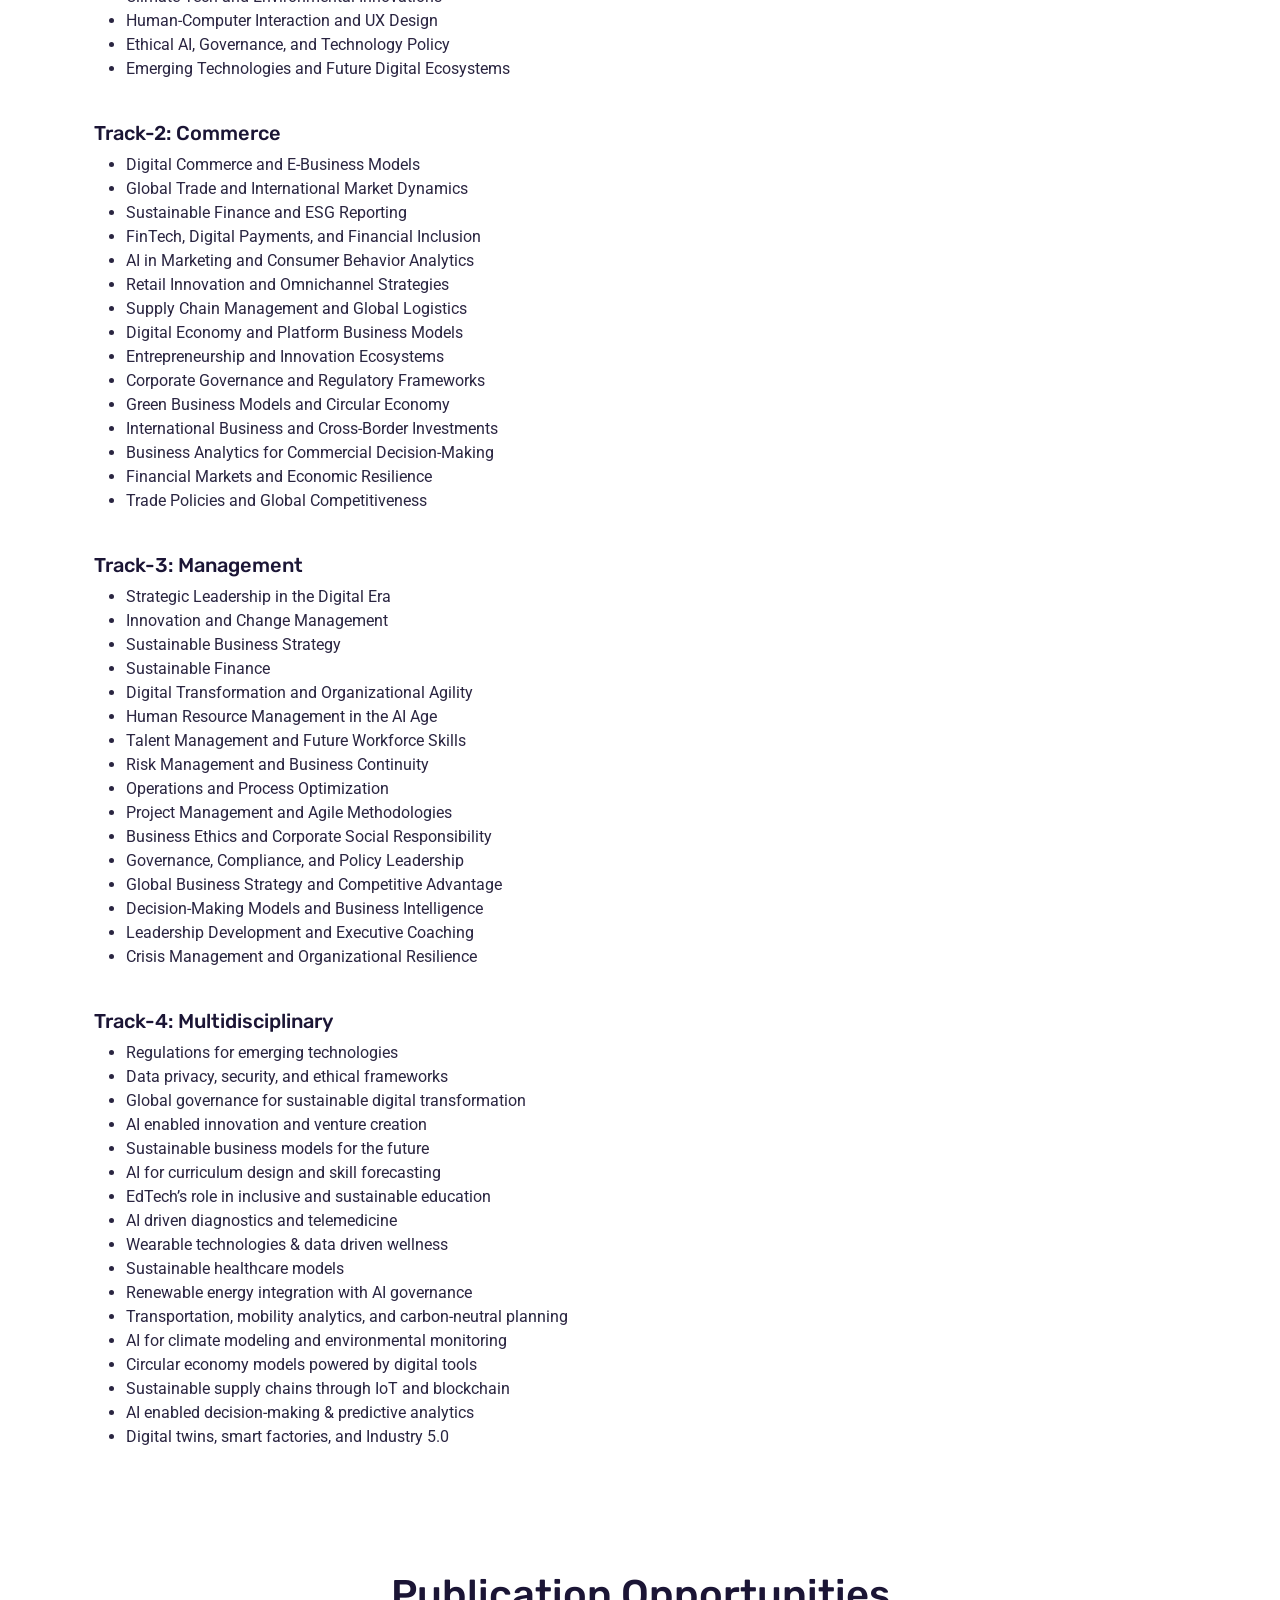
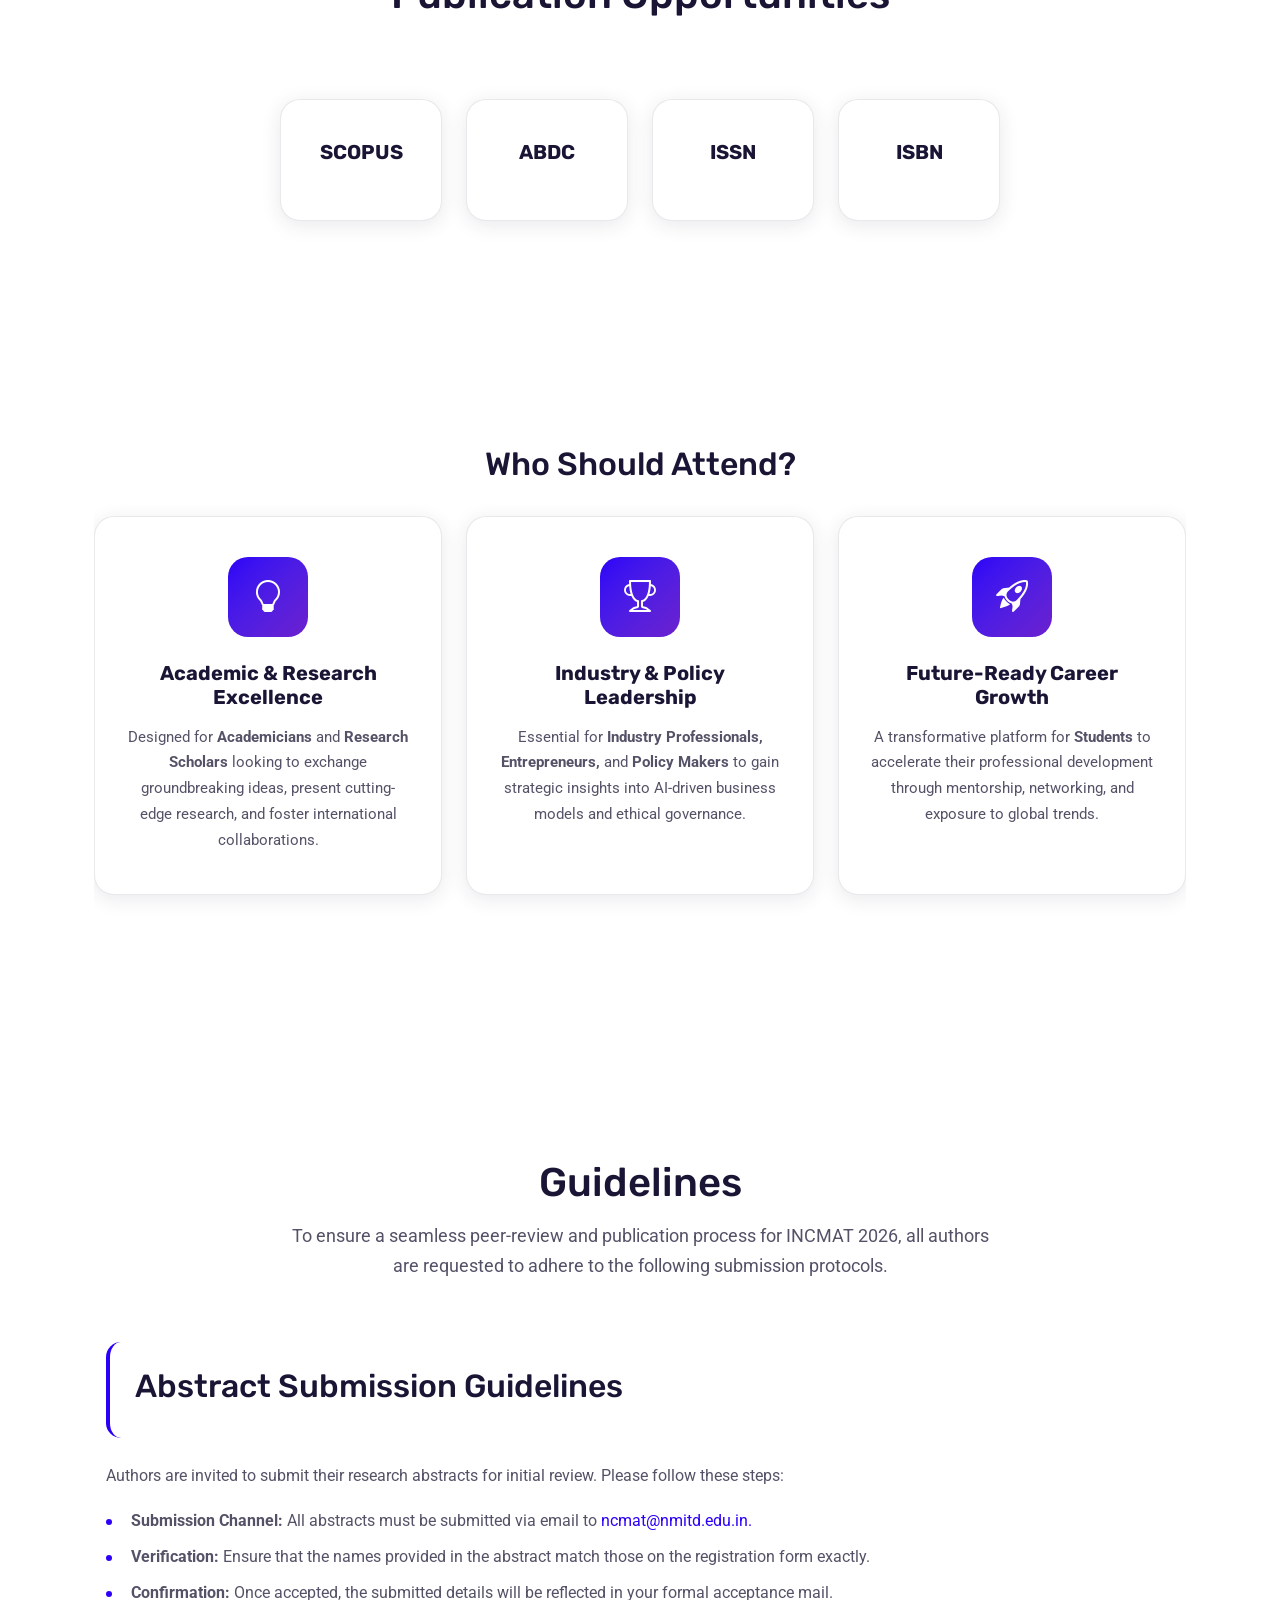
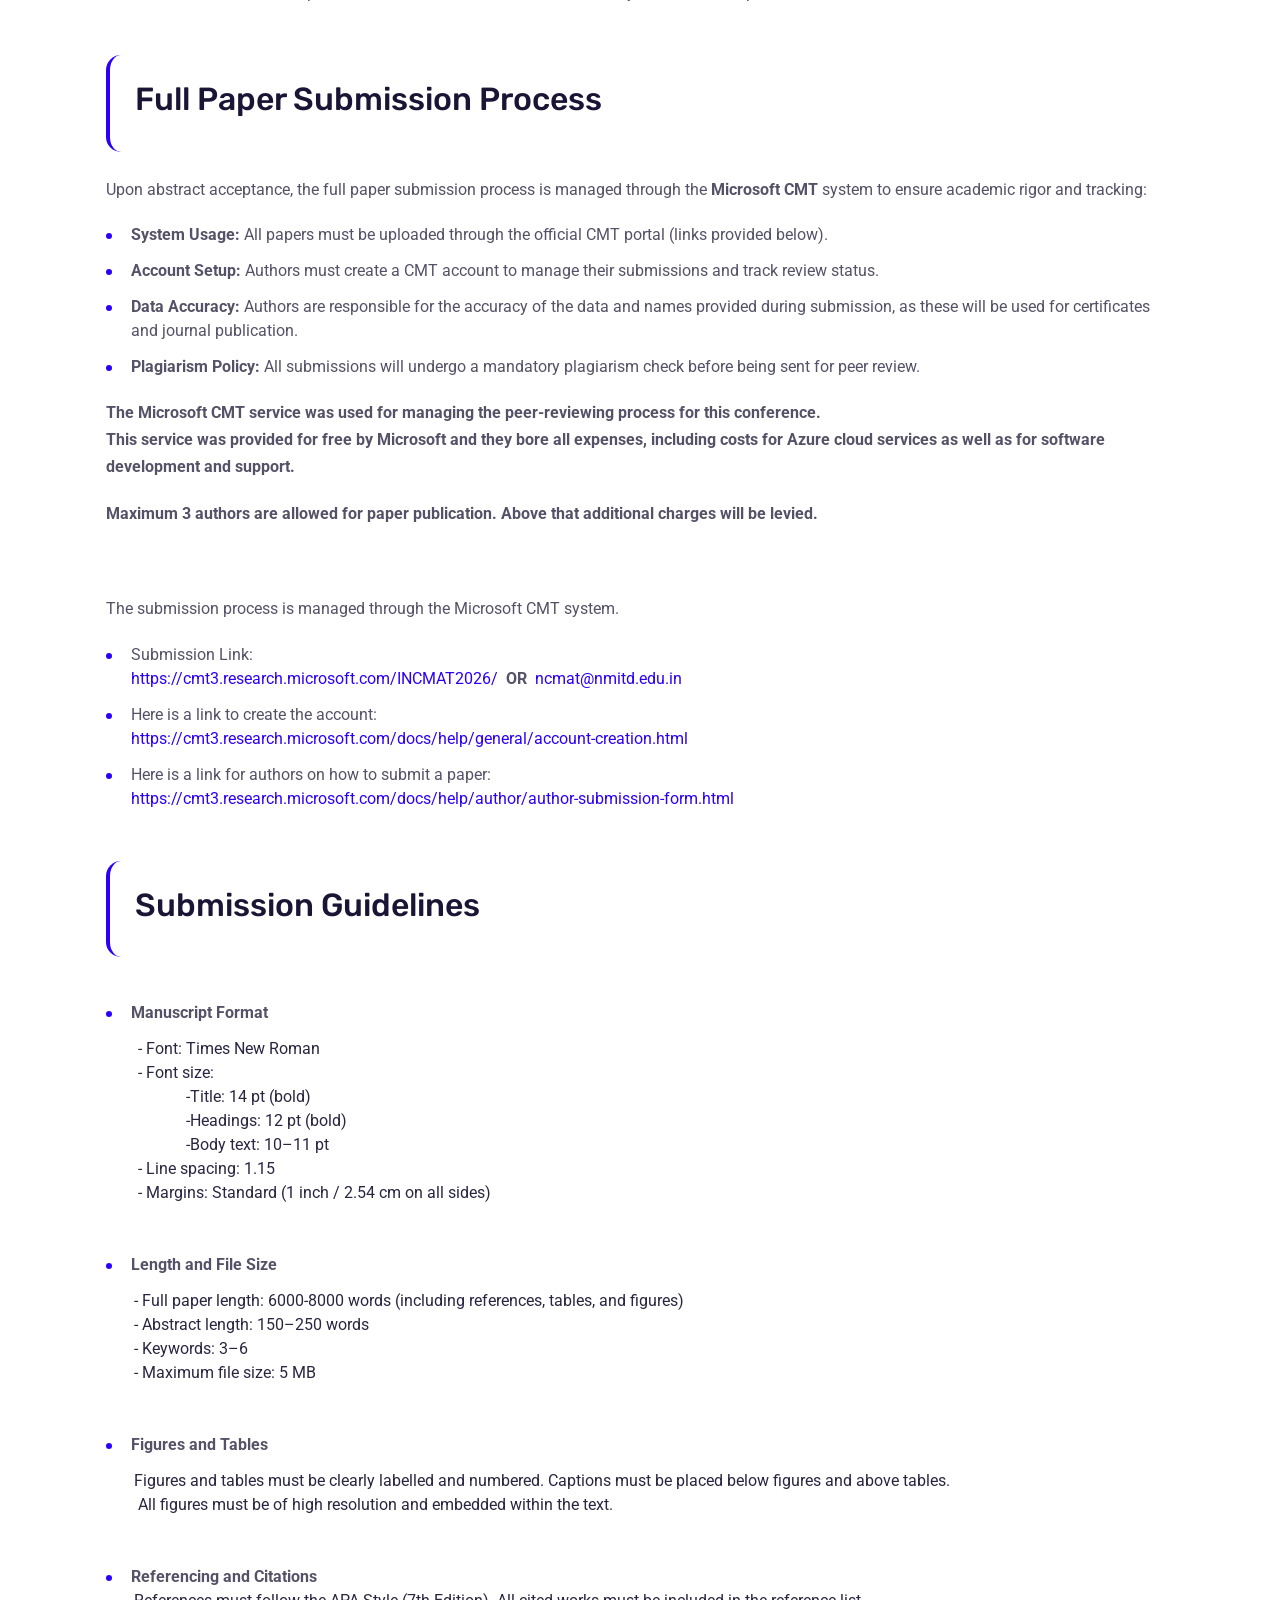
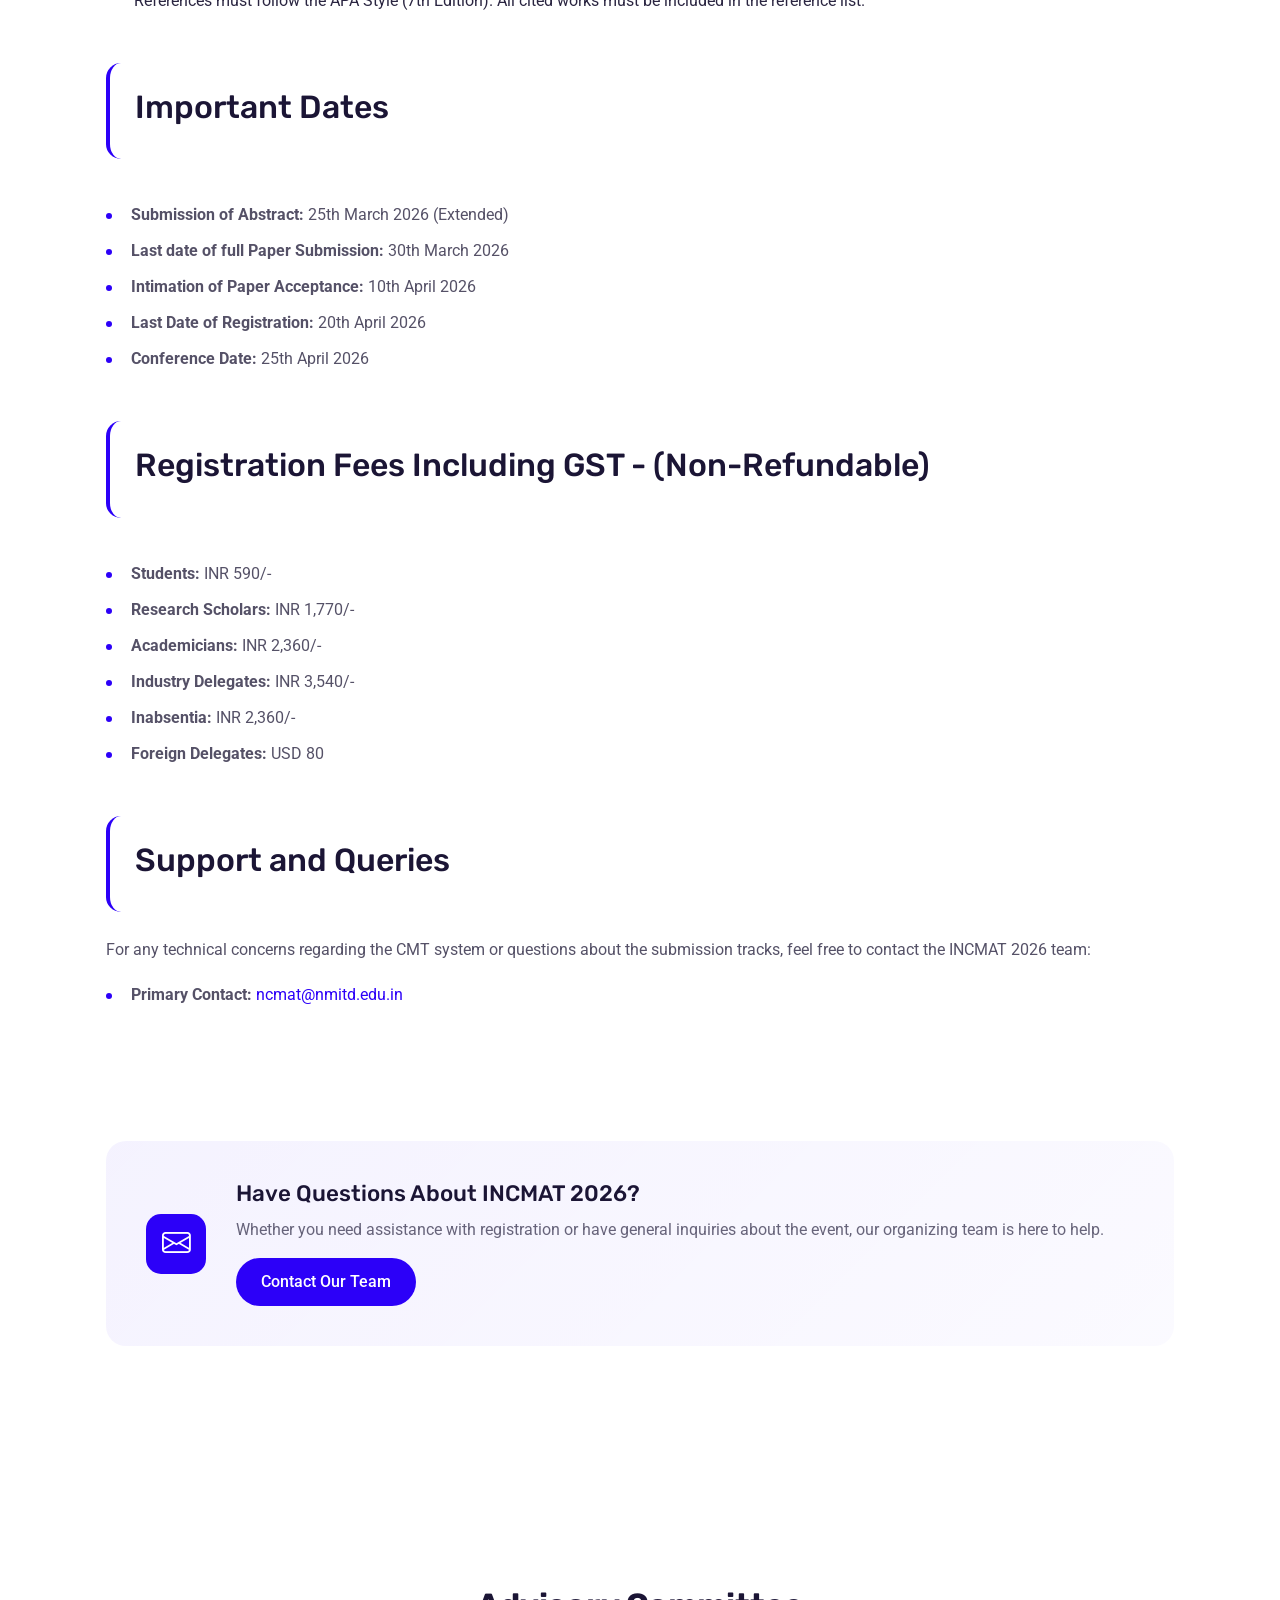
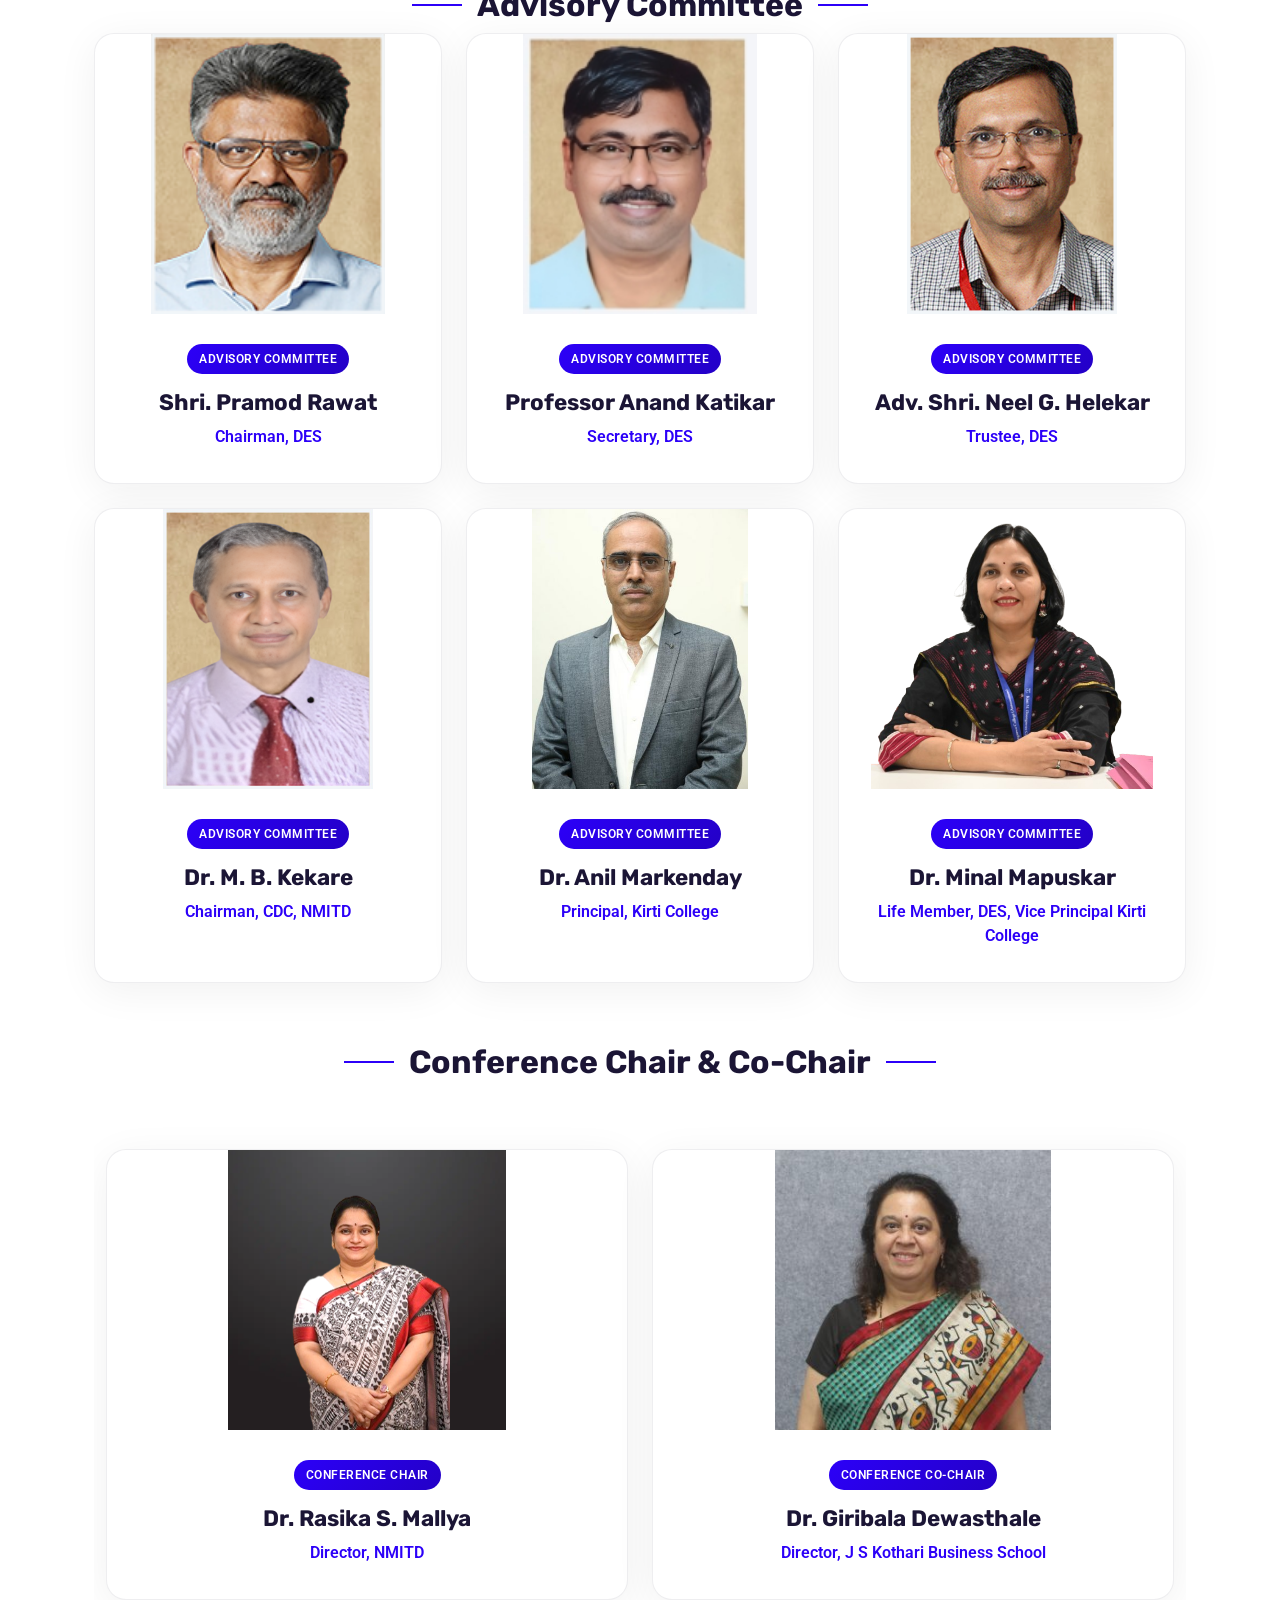
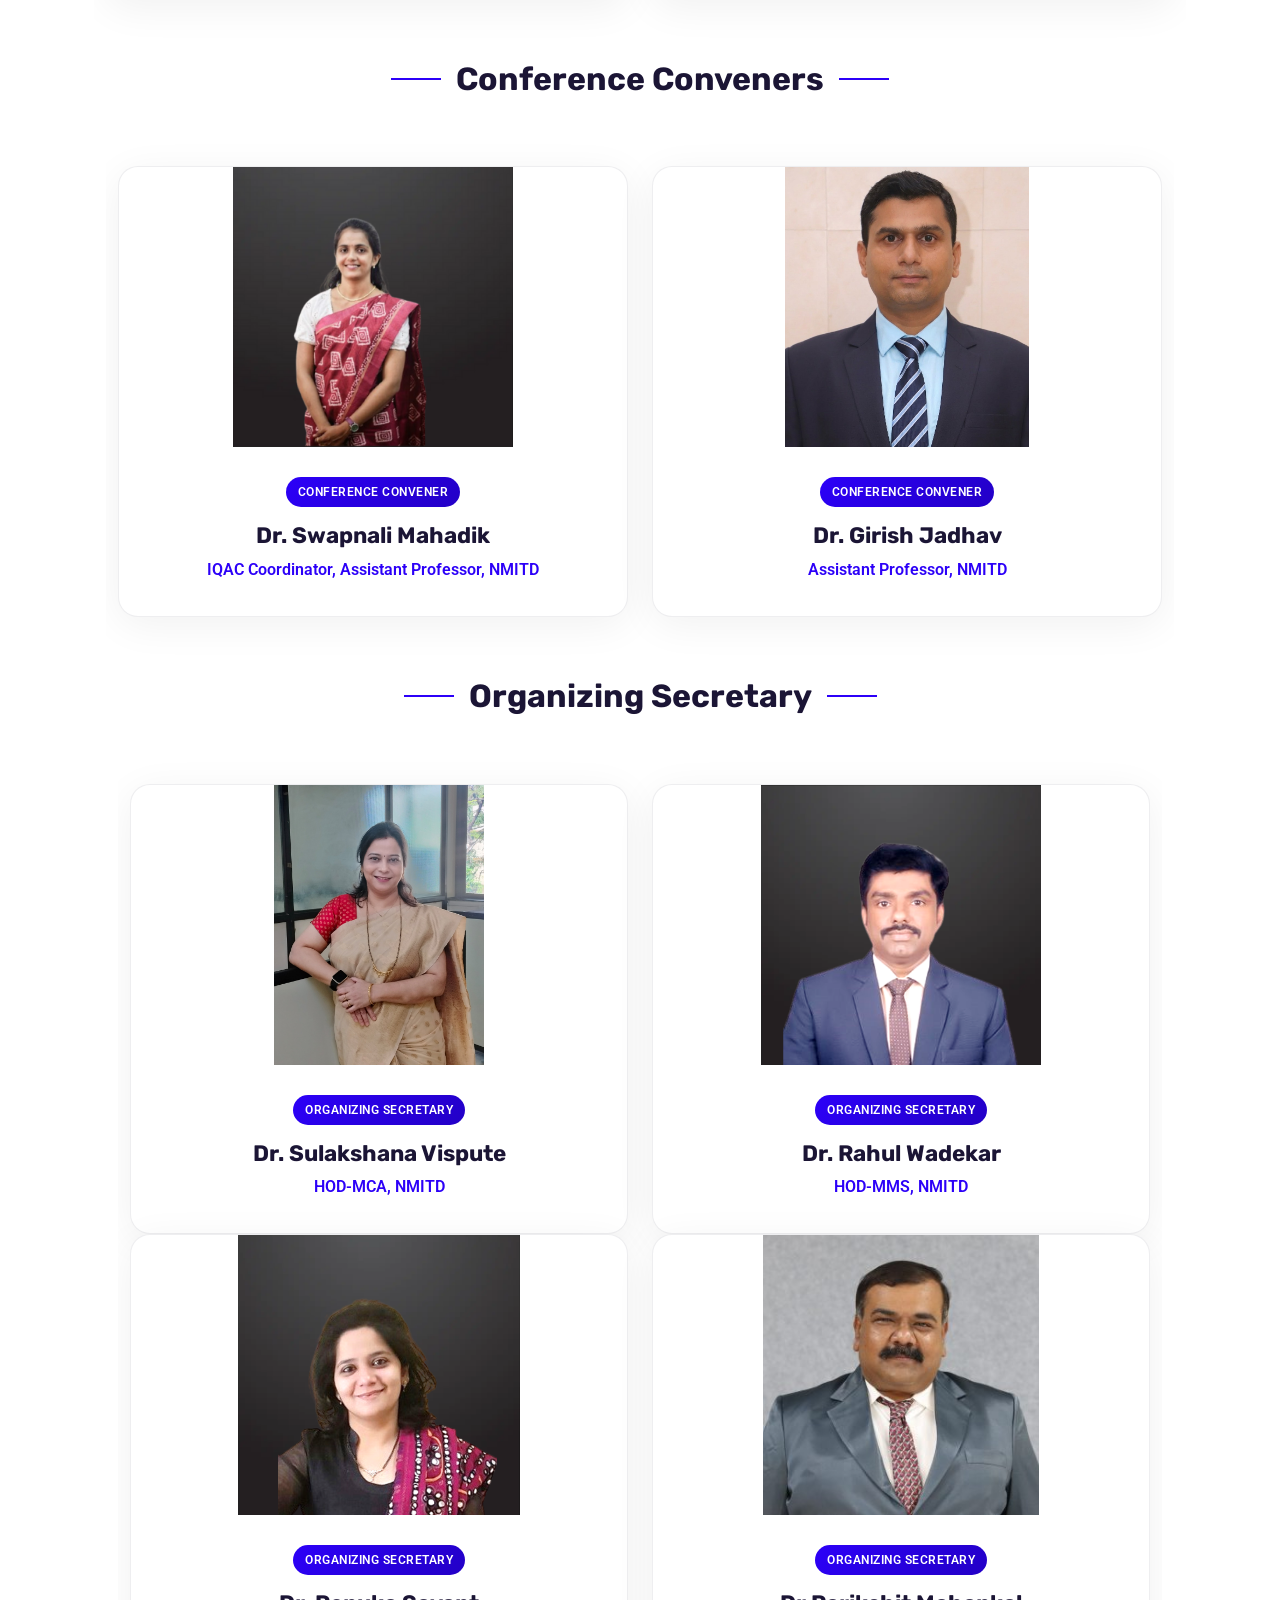
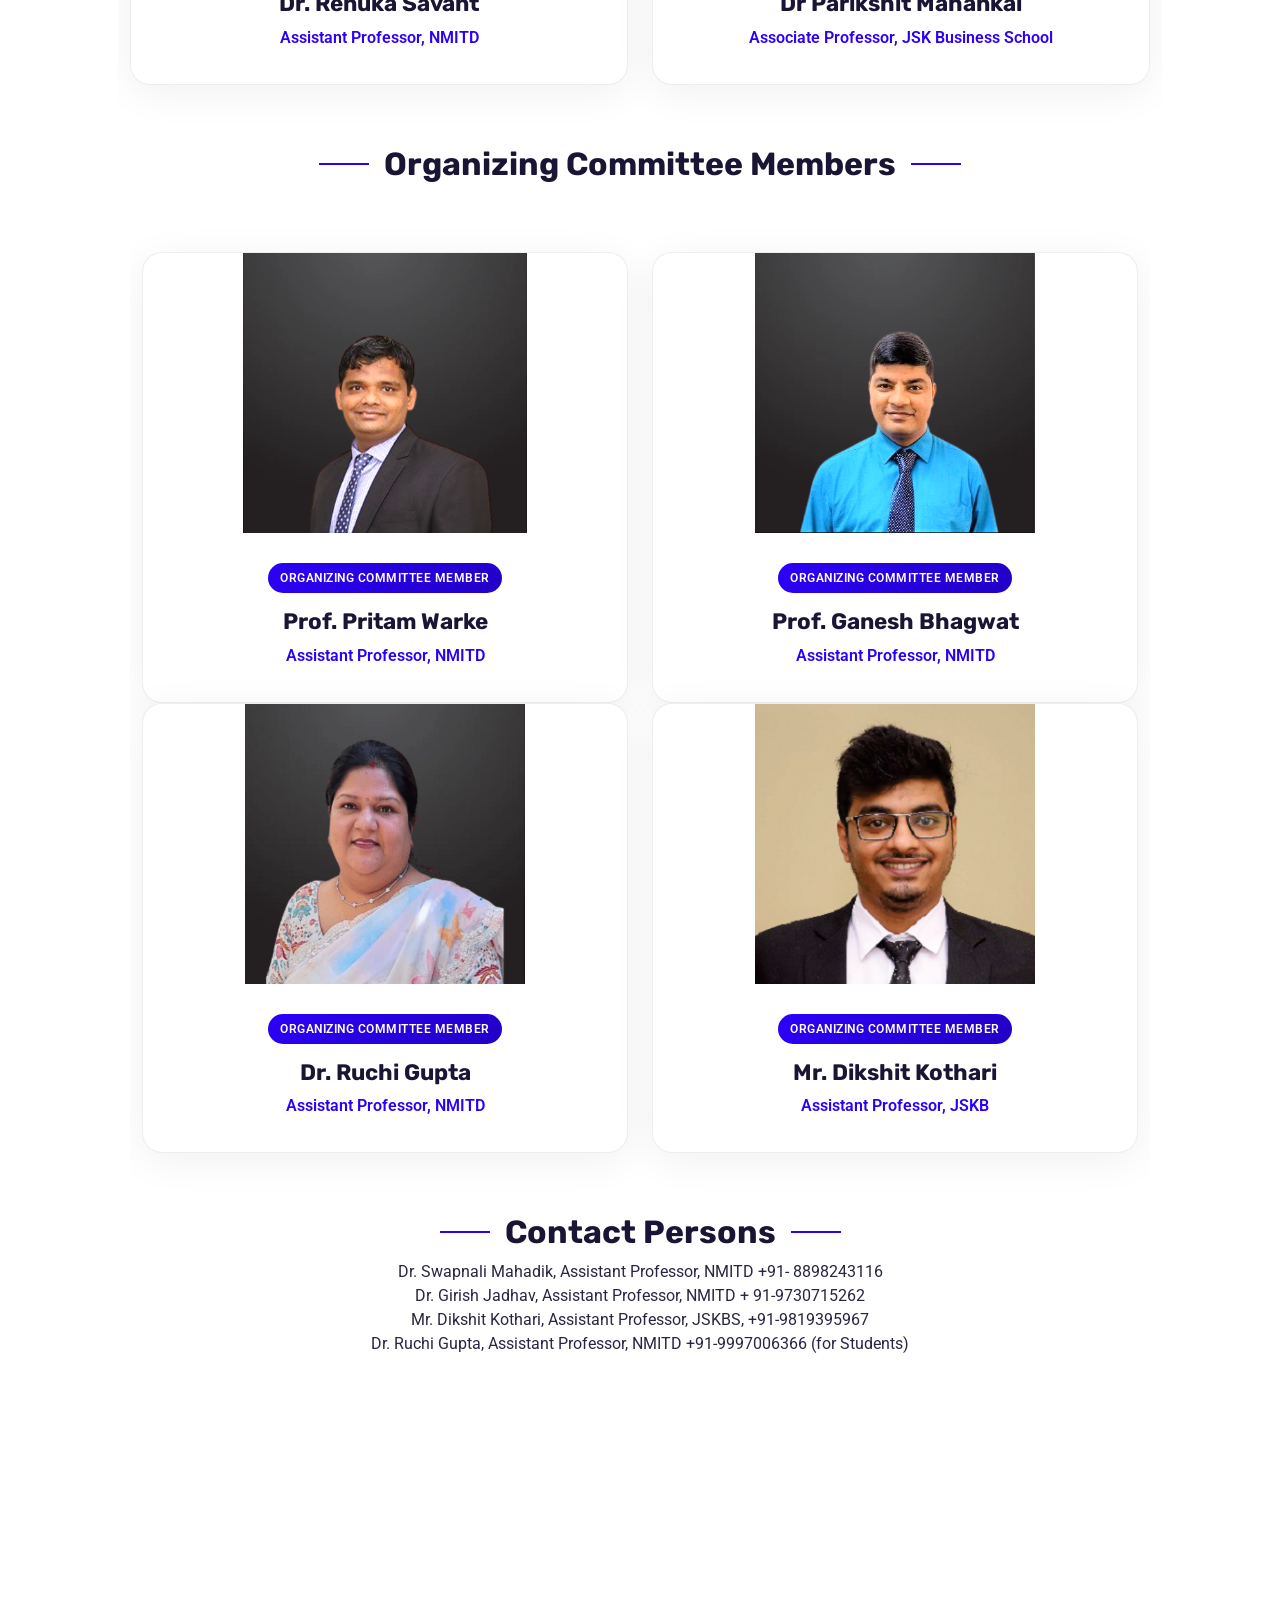
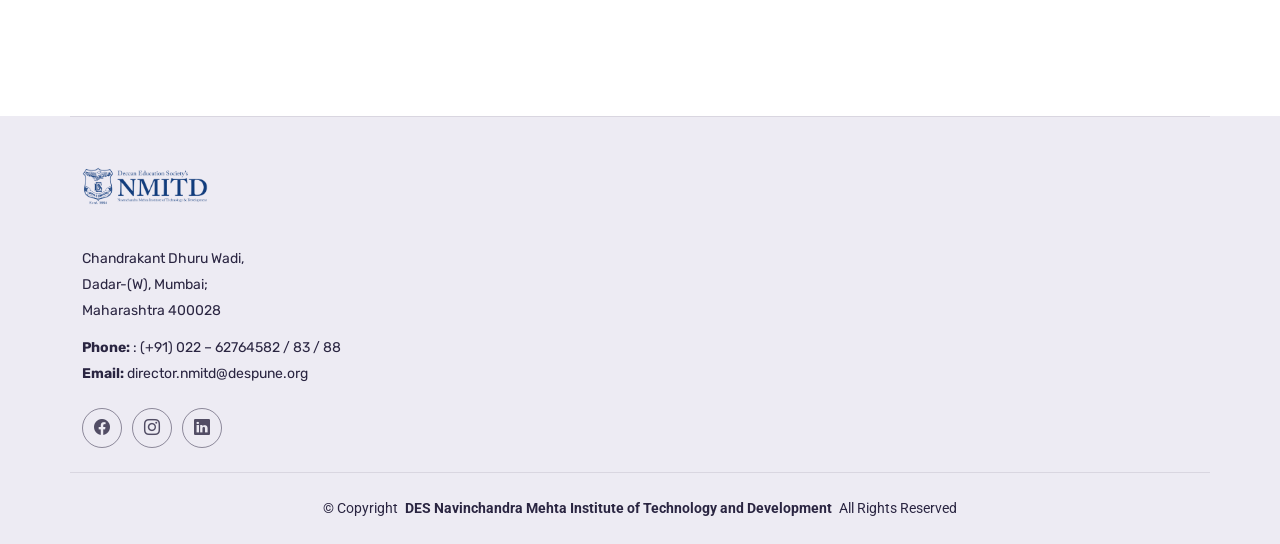
==== commit c4a59bb3: "Update index.html" ====
--- a/index.html
+++ b/index.html
@@ -653,7 +653,7 @@
             <div class="col-lg-6 col-md-4" data-aos="fade-up" data-aos-delay="200">
             <div class="speaker-card">
               <div class="speaker-image">
-                <img src="Mr.-Girish-Jadhav-1.png" alt="Speaker" class="img-fluid">
+                <img src="girish_jadhav.jpeg" alt="Speaker" class="img-fluid">
               </div>
               <div class="speaker-content">
                 <div class="speaker-badge">Conference Convener</div>
@@ -682,7 +682,7 @@
           <div class="col-lg-6 col-md-4" data-aos="fade-up" data-aos-delay="200">
             <div class="speaker-card">
               <div class="speaker-image">
-                <img src="Dr.-Sulkashana-Vispute-1.png" alt="Speaker" class="img-fluid">
+                <img src="sulakshana.jpeg" alt="Speaker" class="img-fluid">
               </div>
               <div class="speaker-content">
                 <div class="speaker-badge">Organizing Secretary</div>
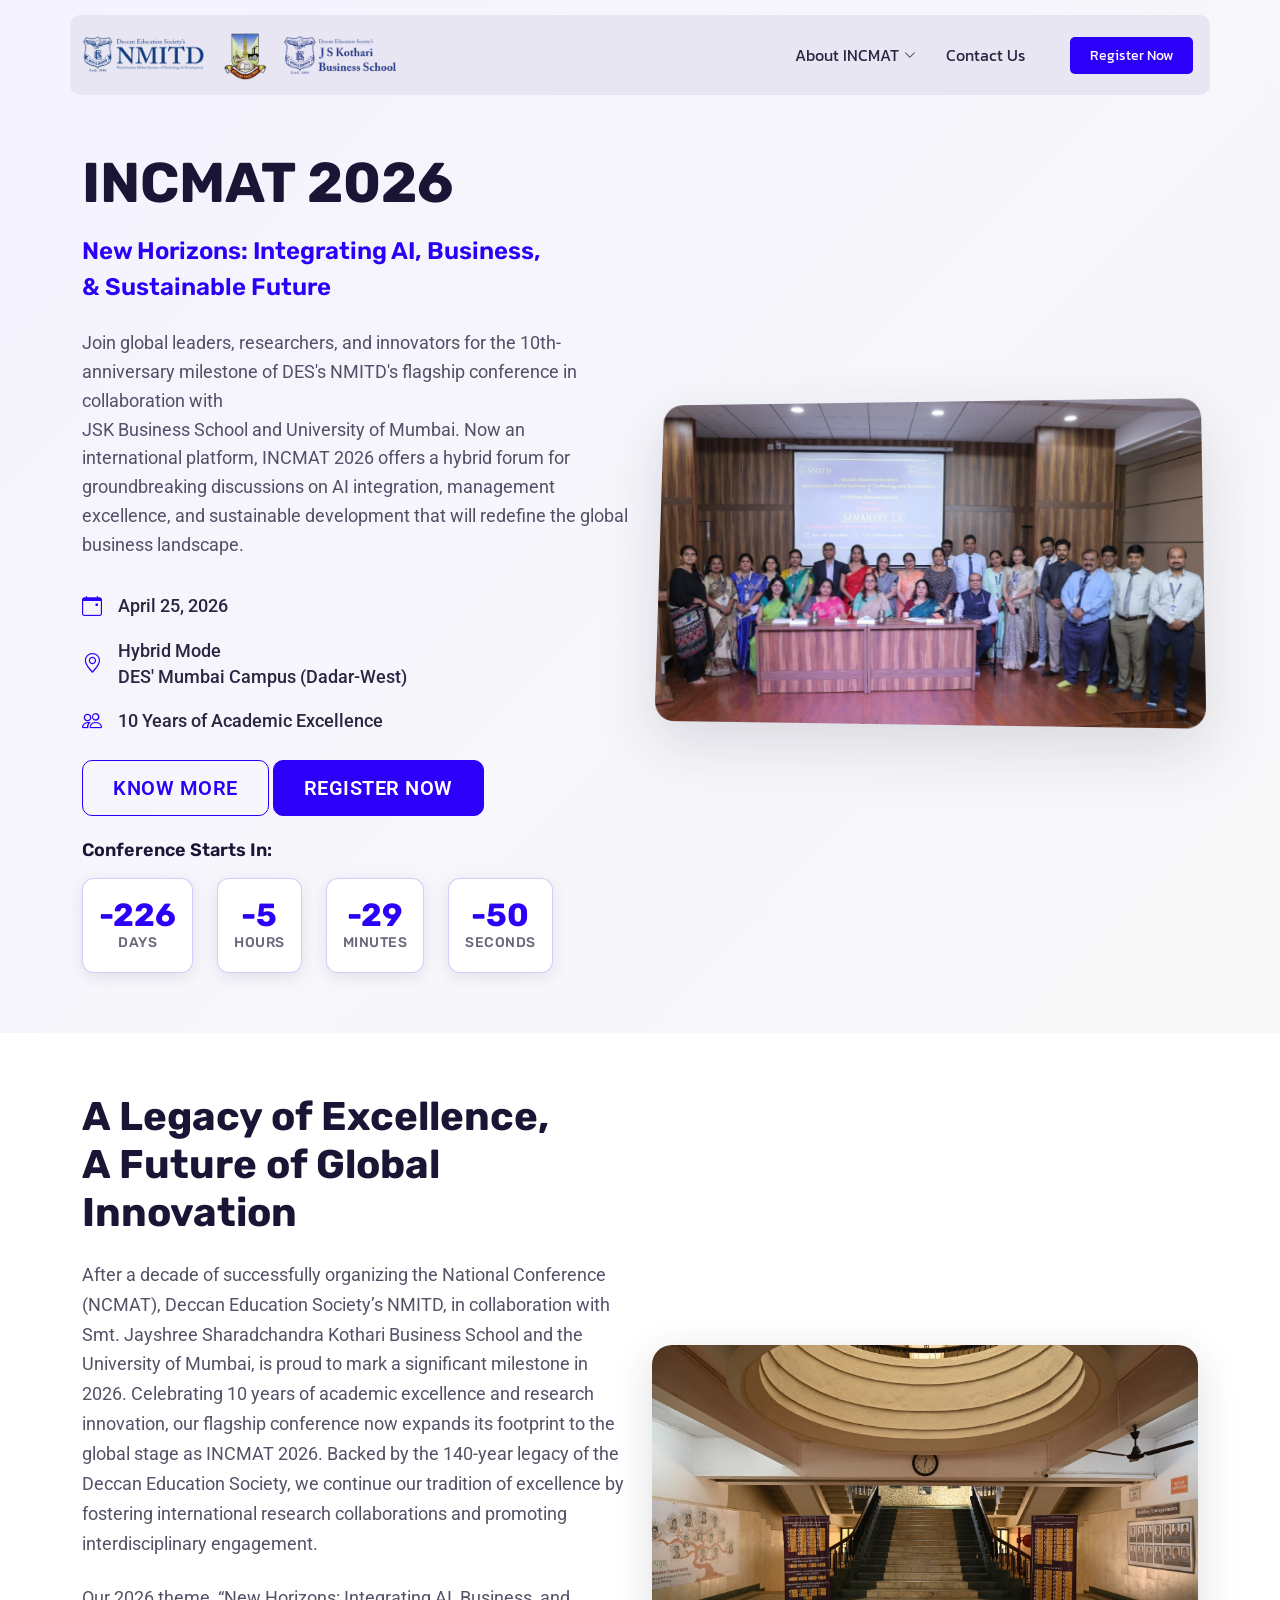
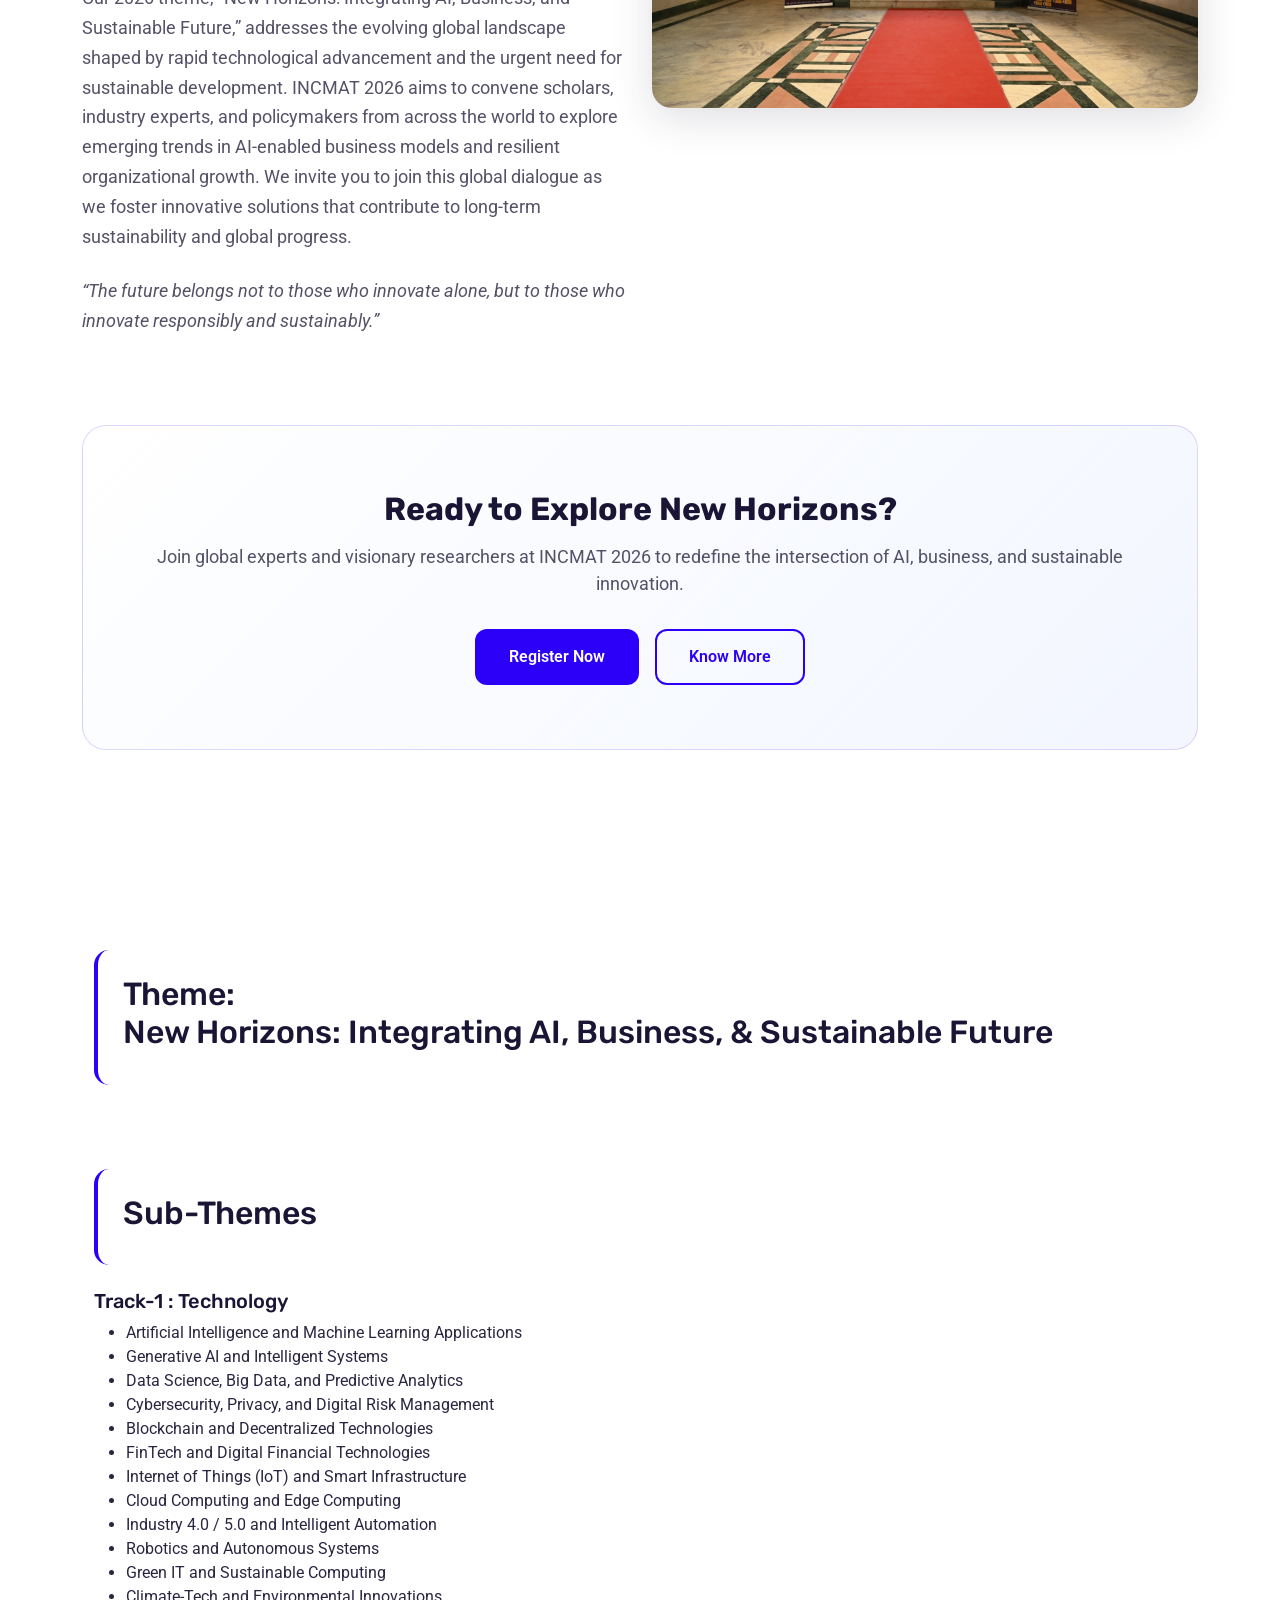
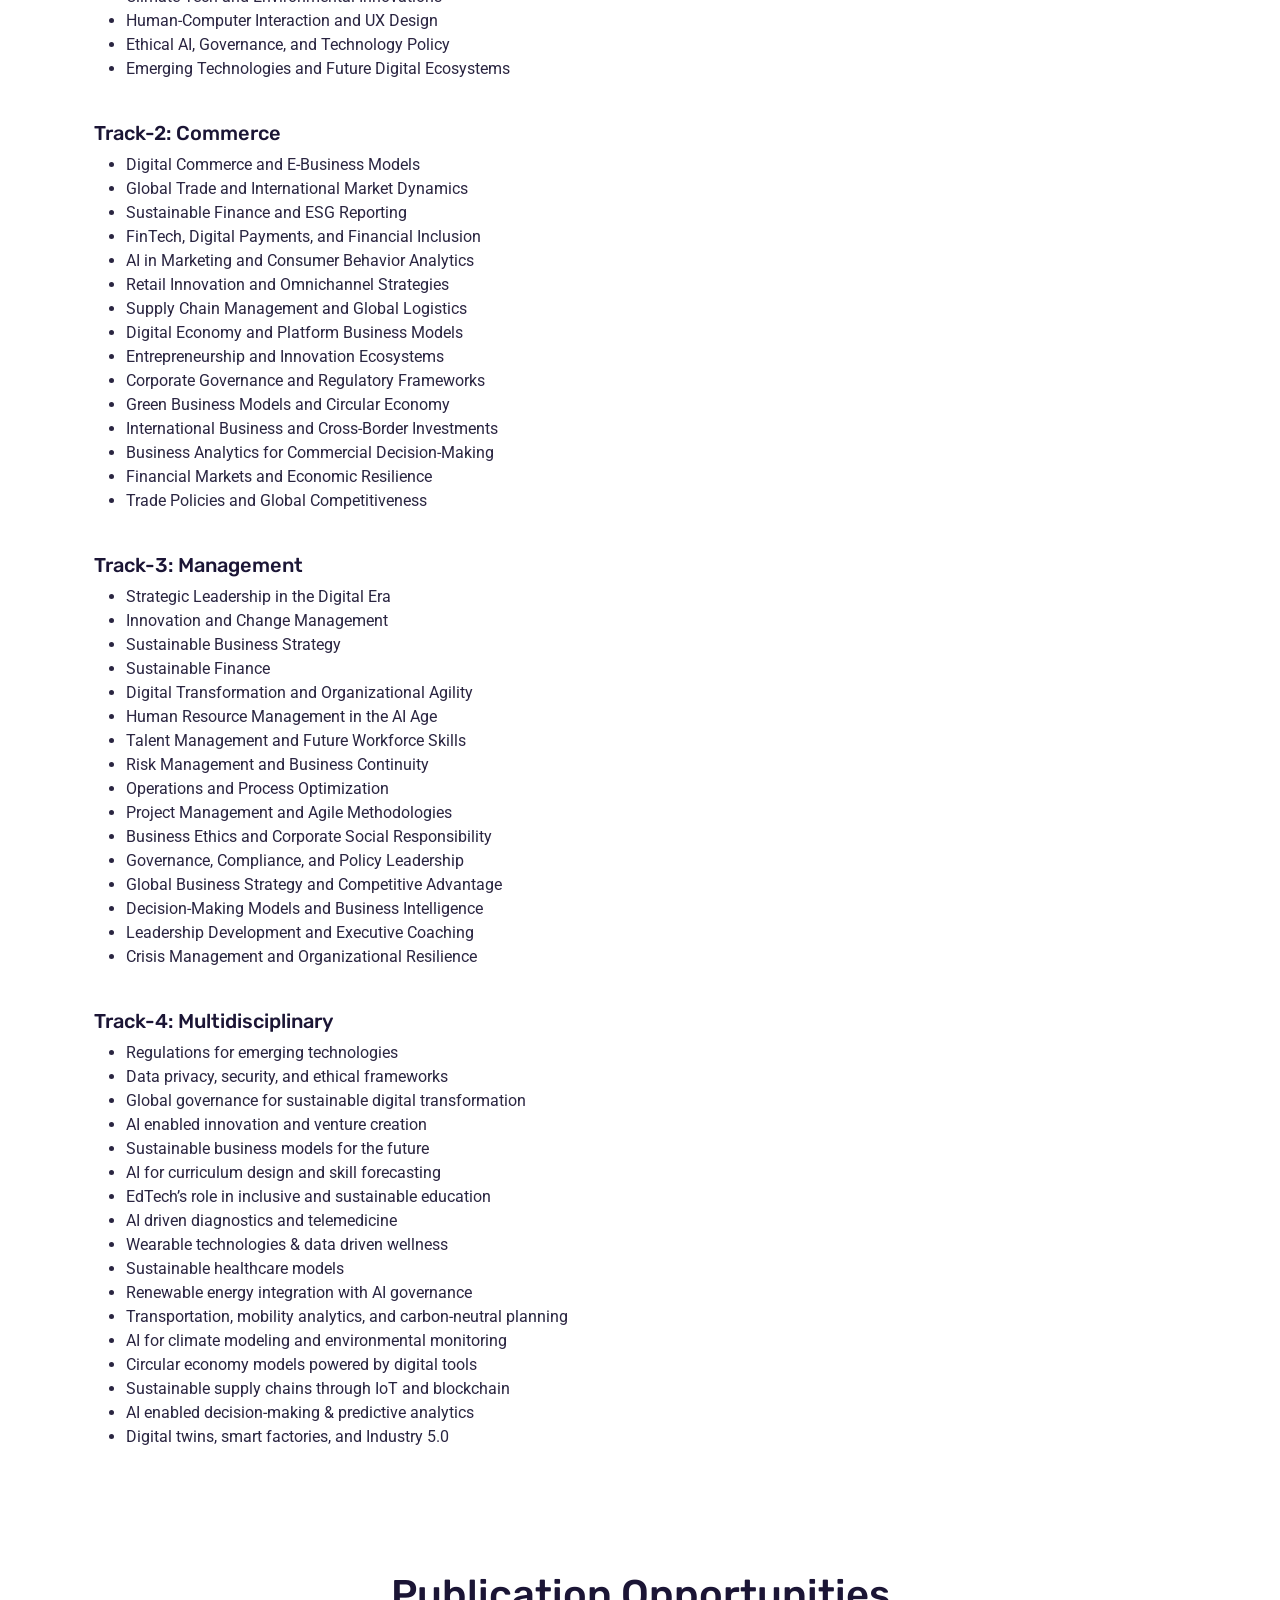
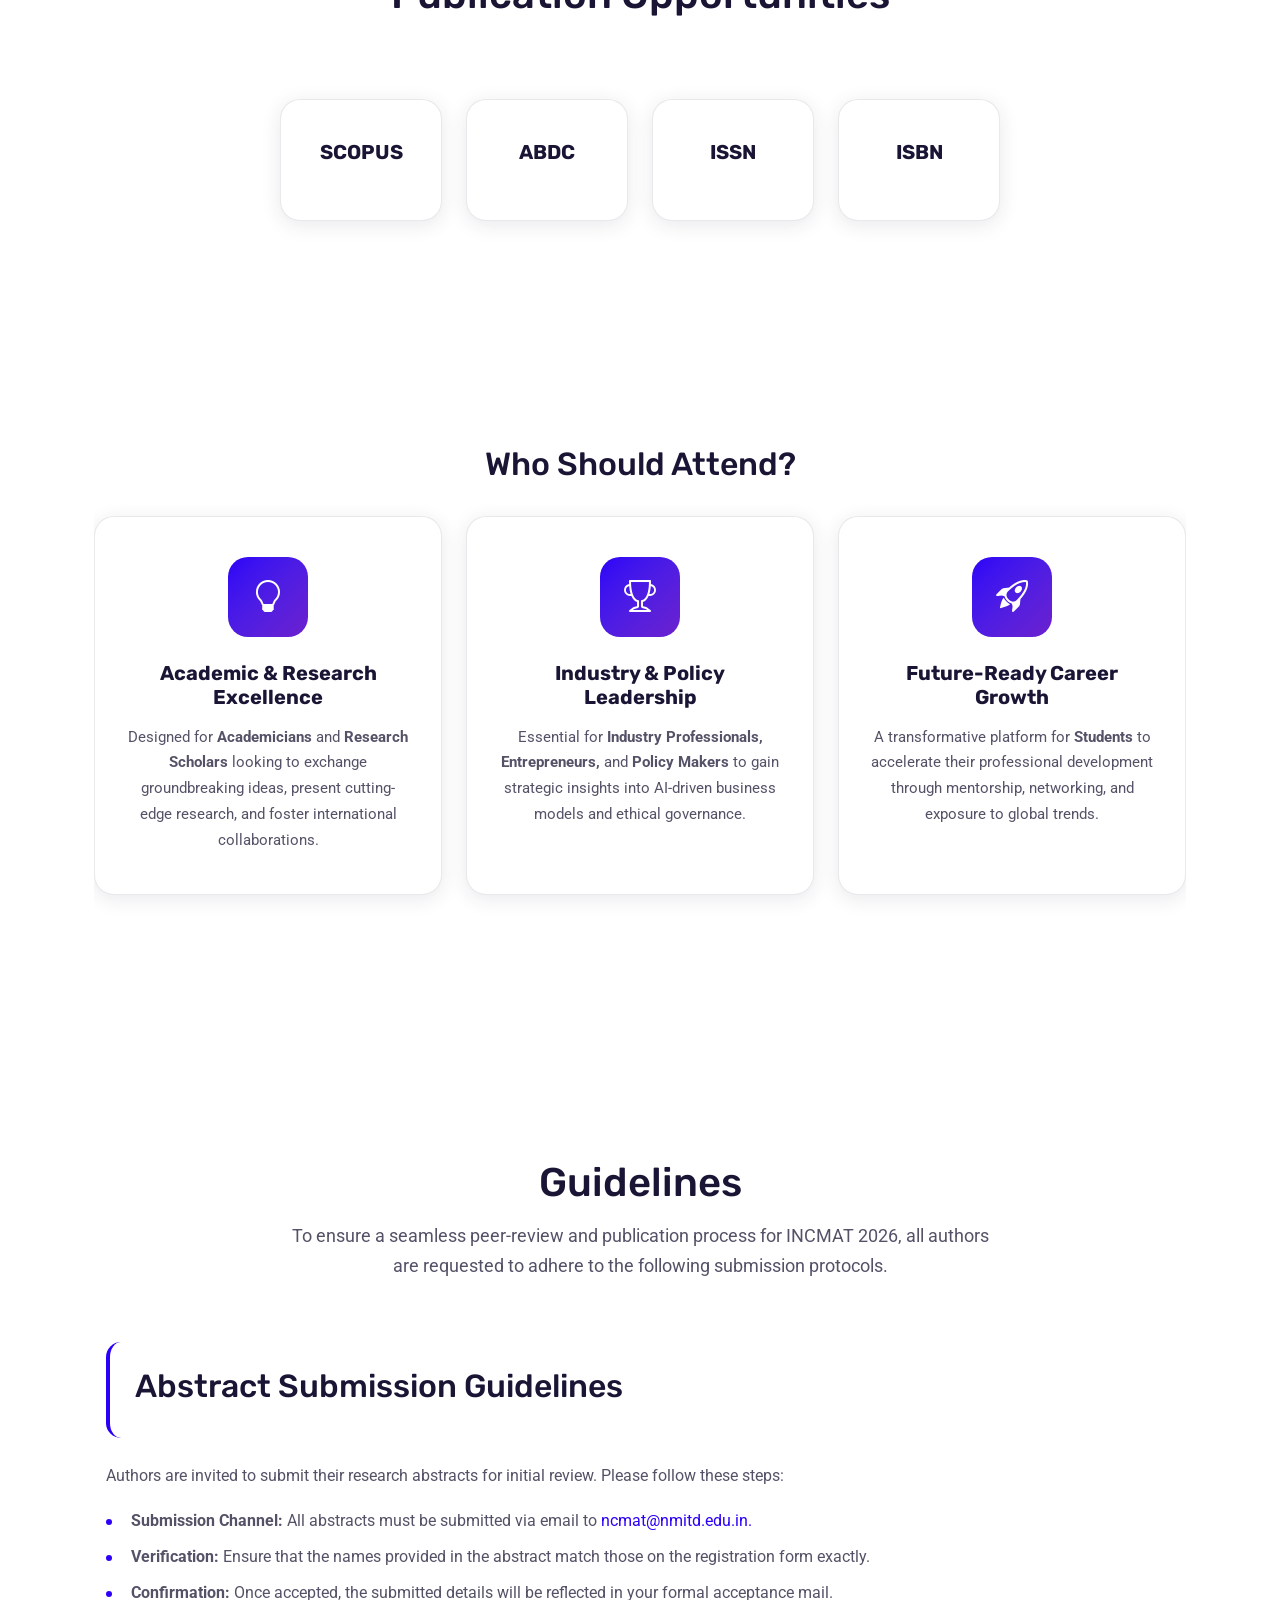
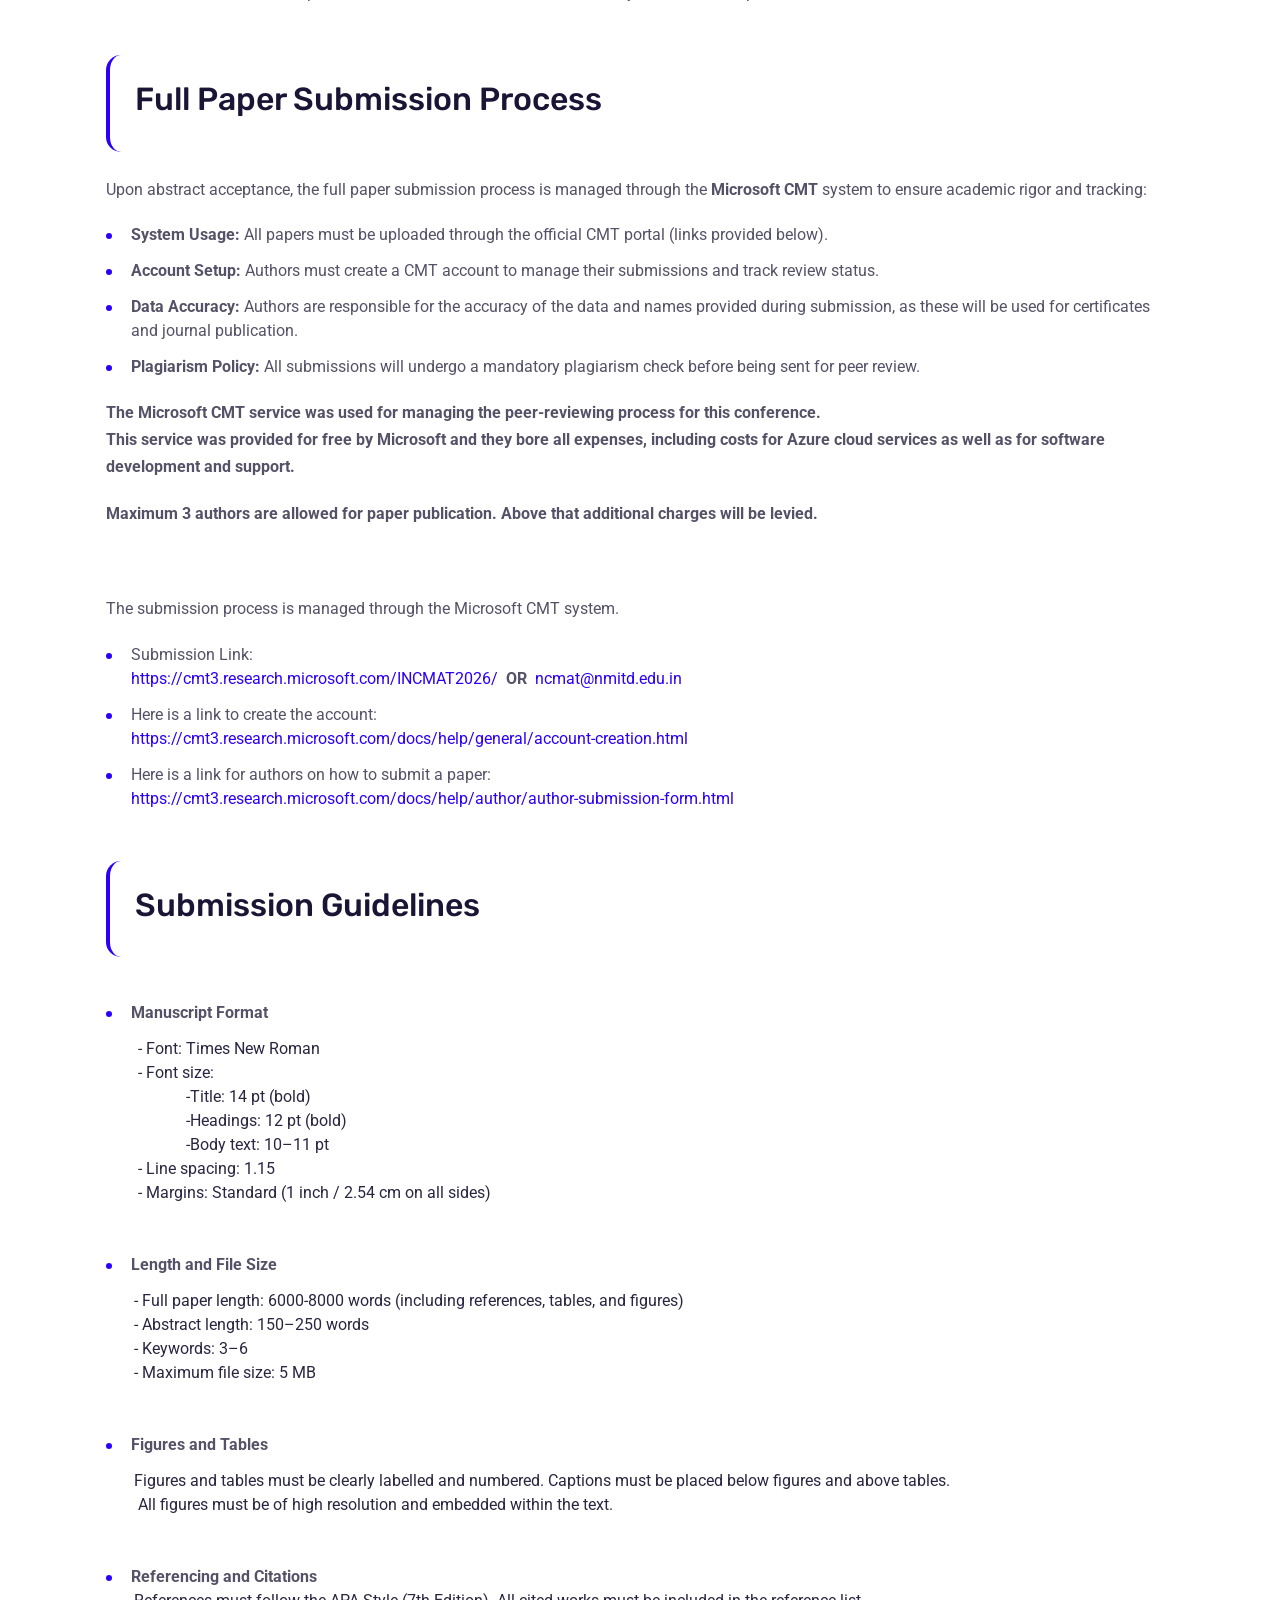
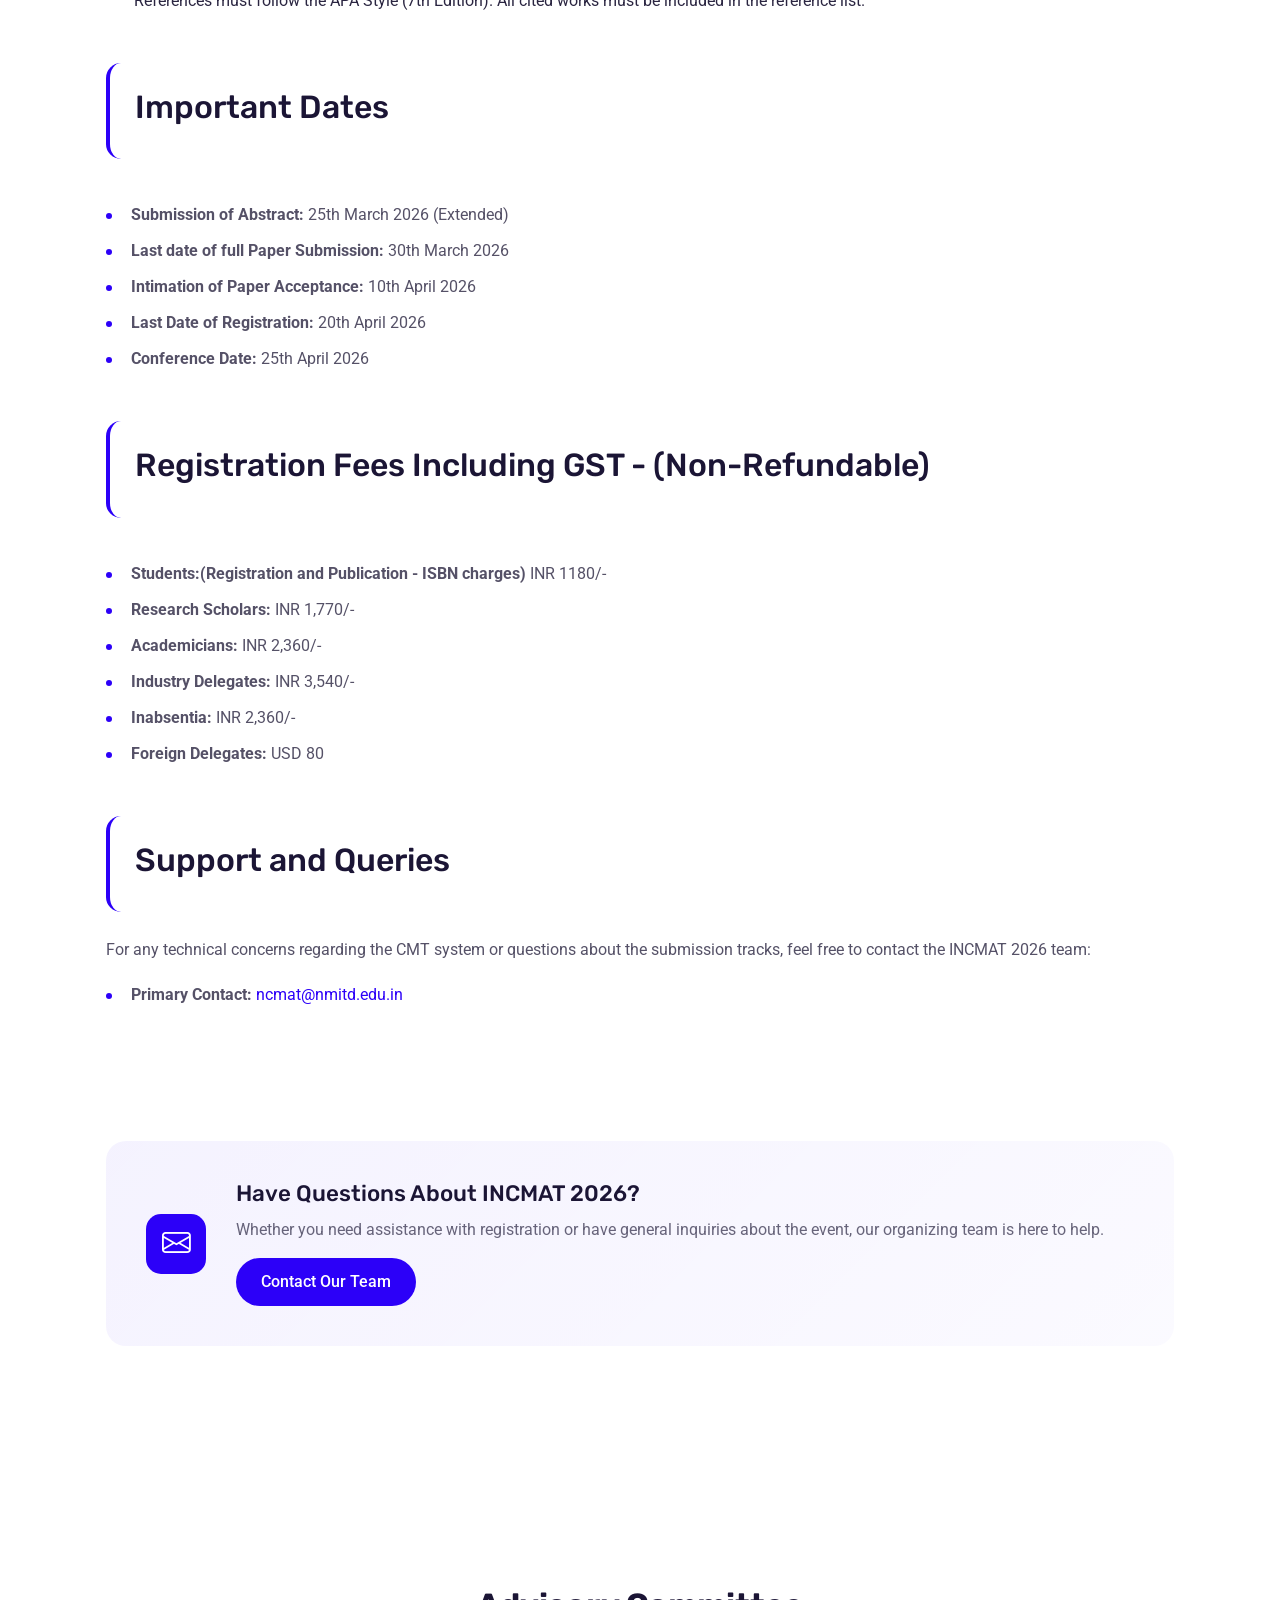
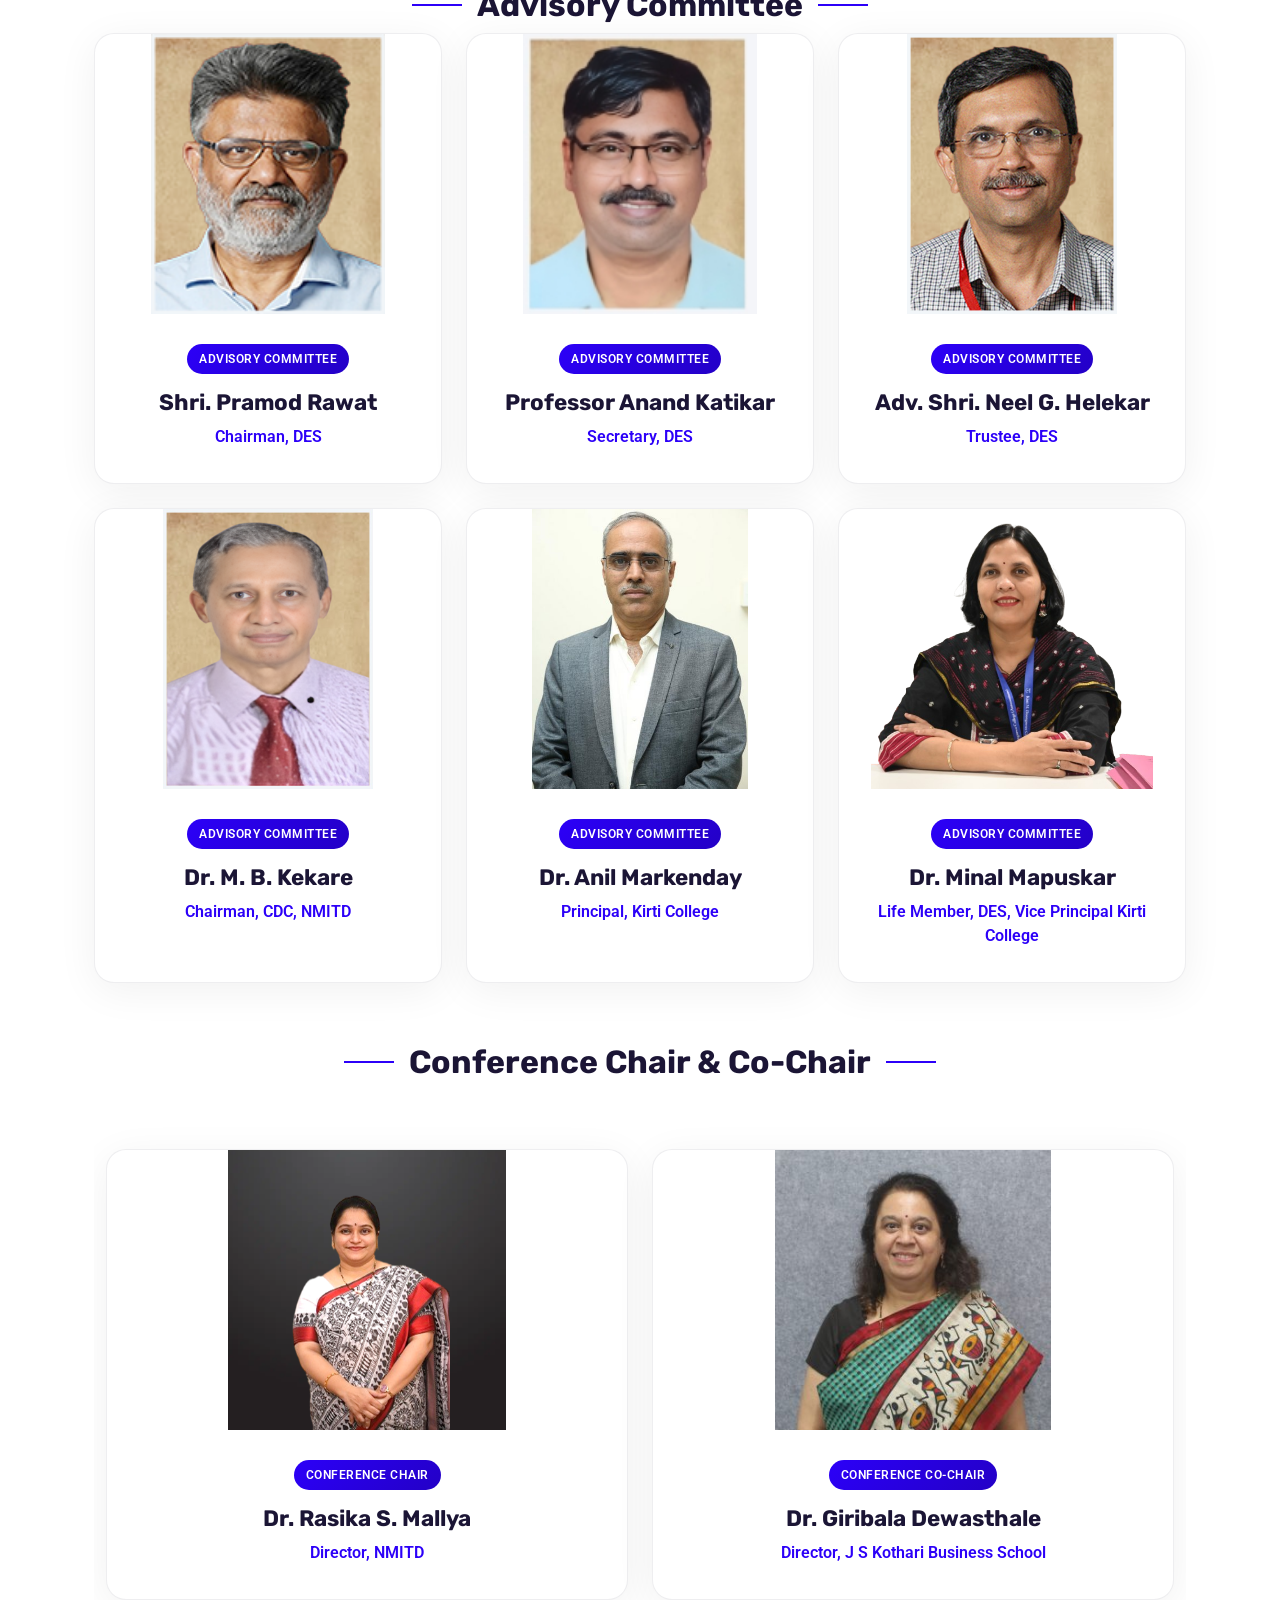
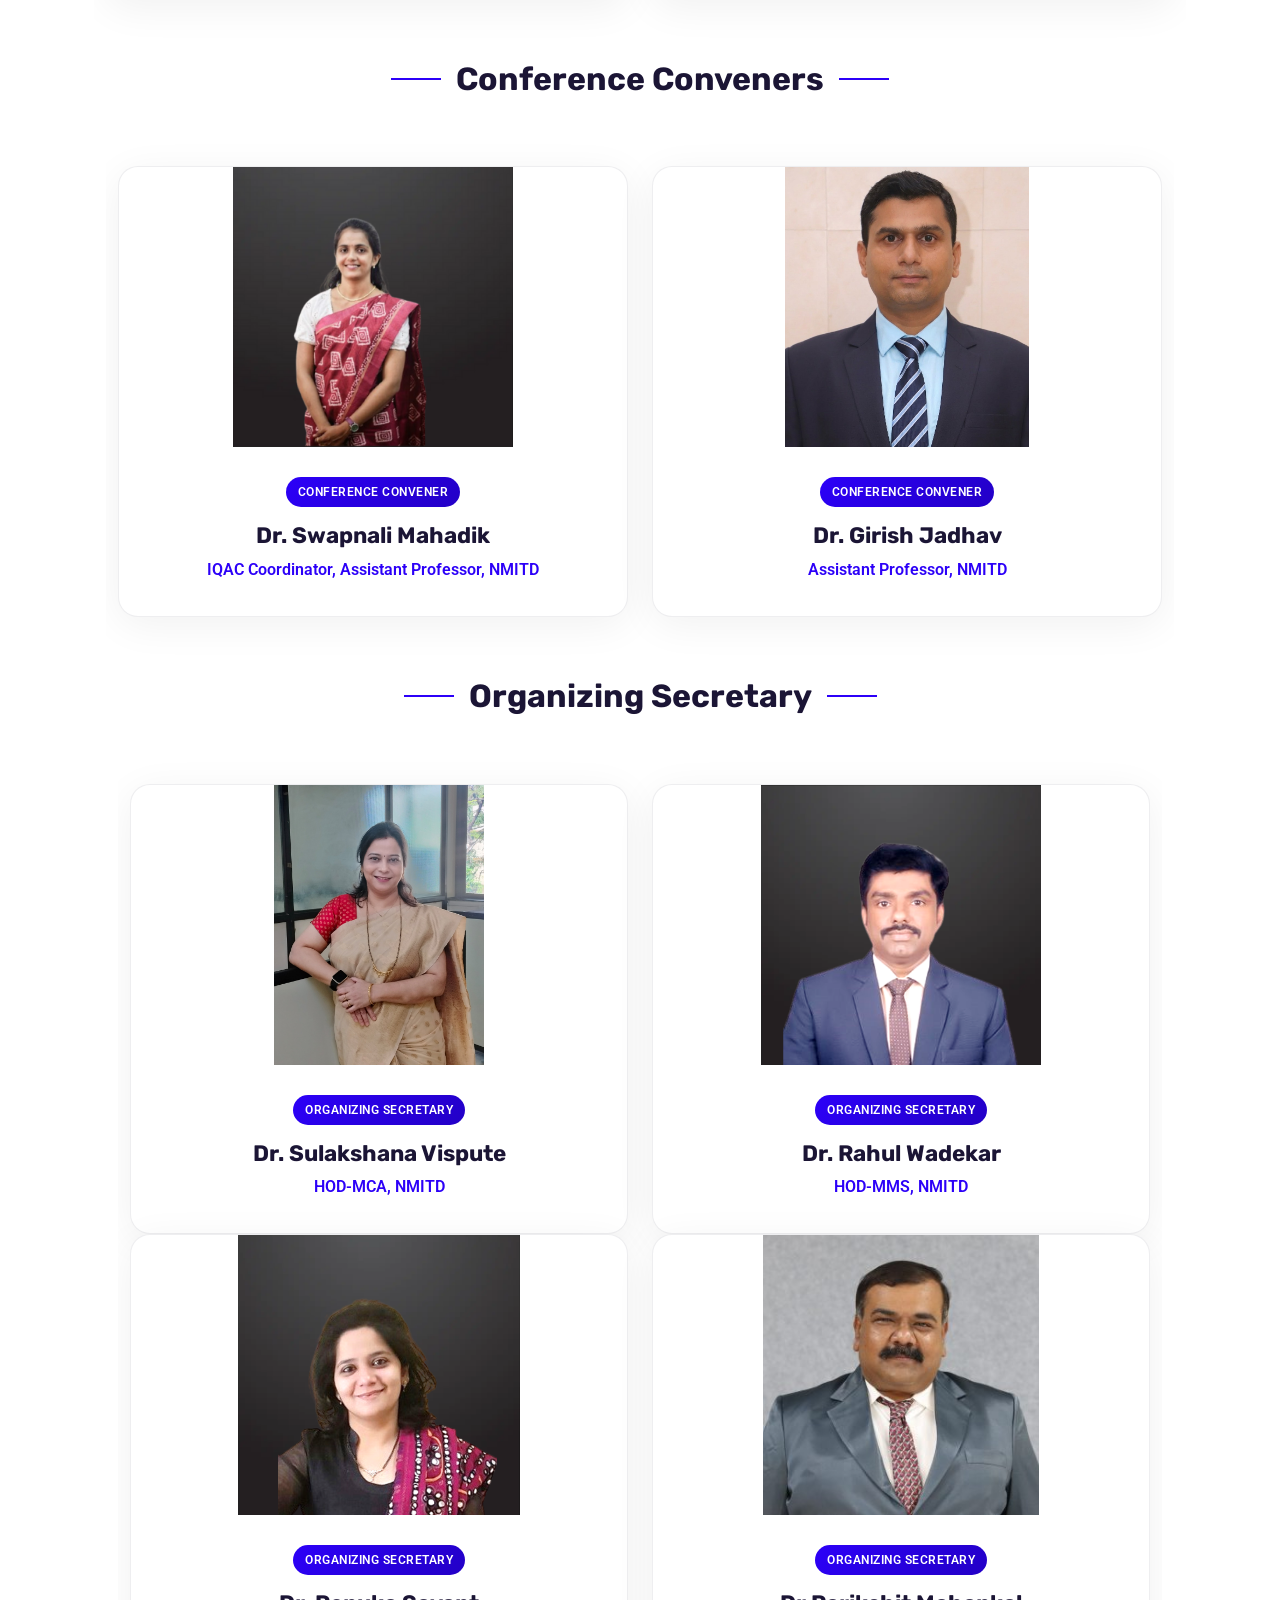
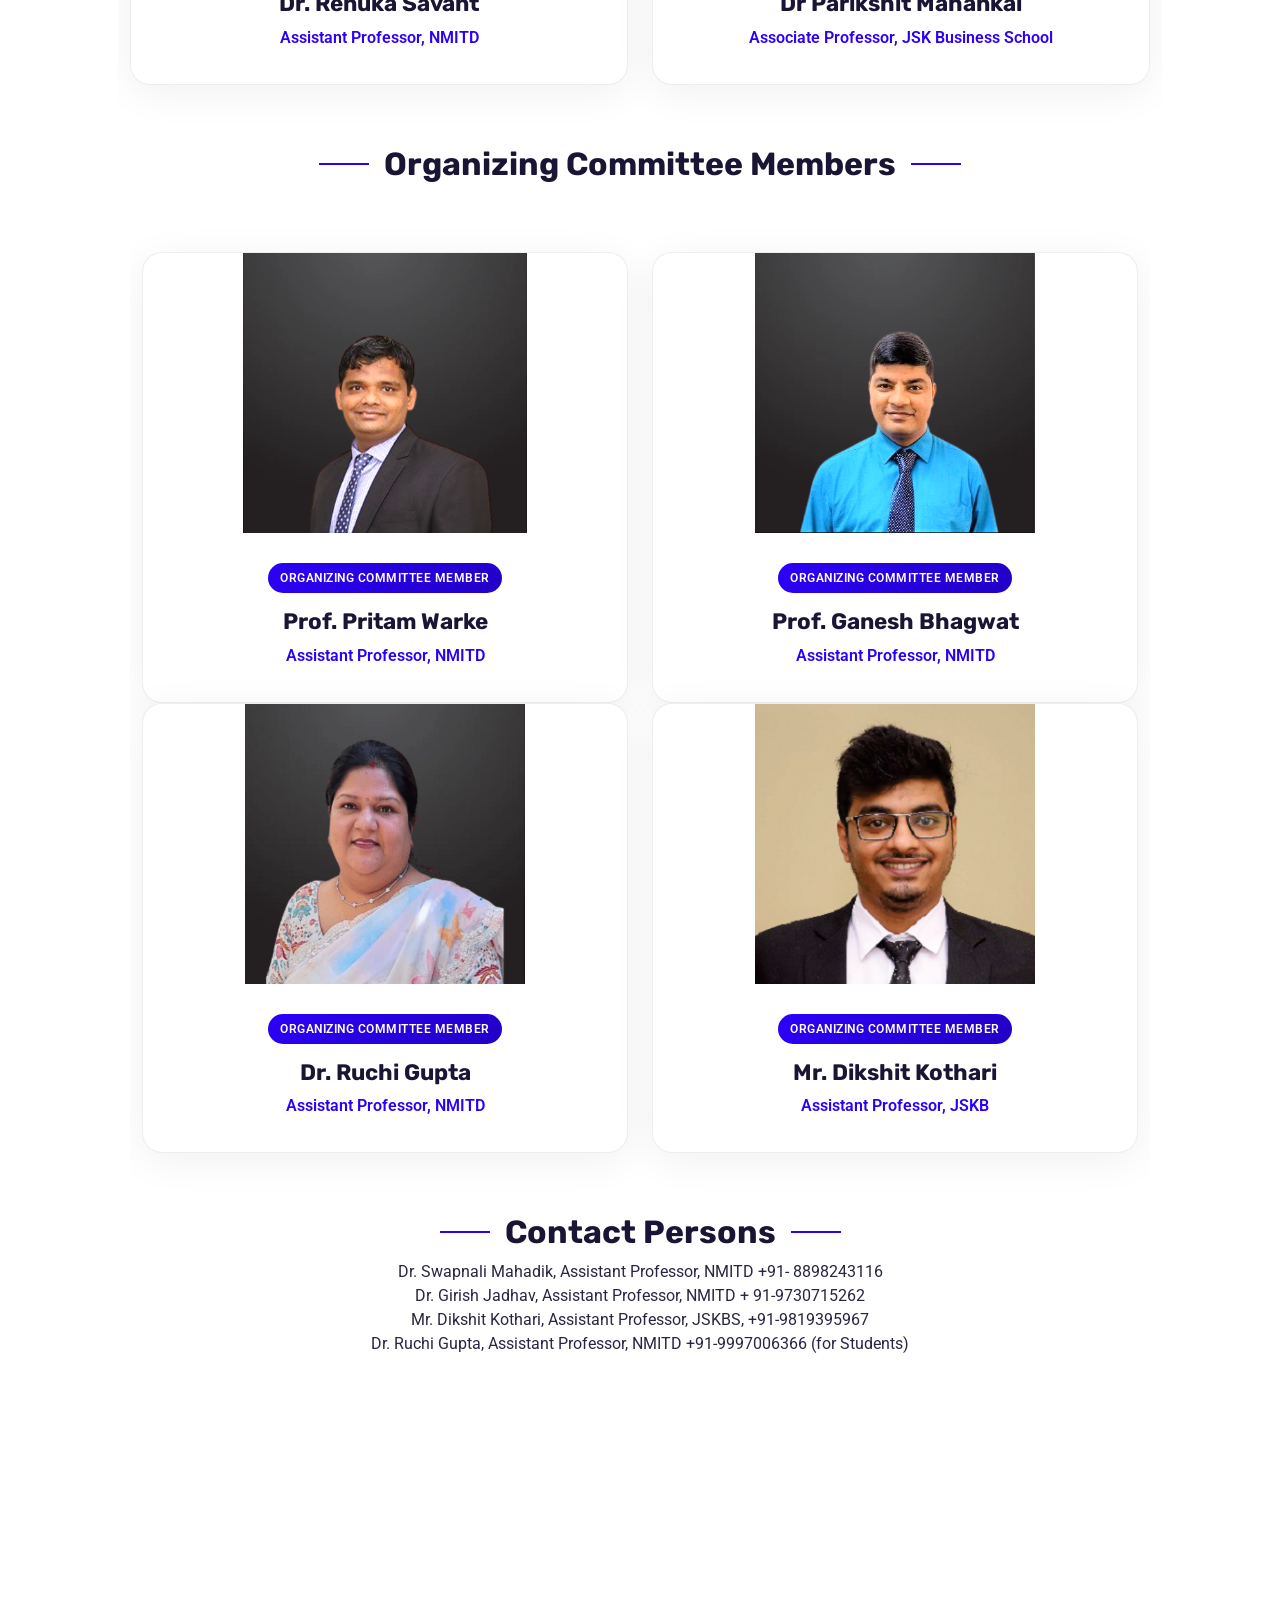
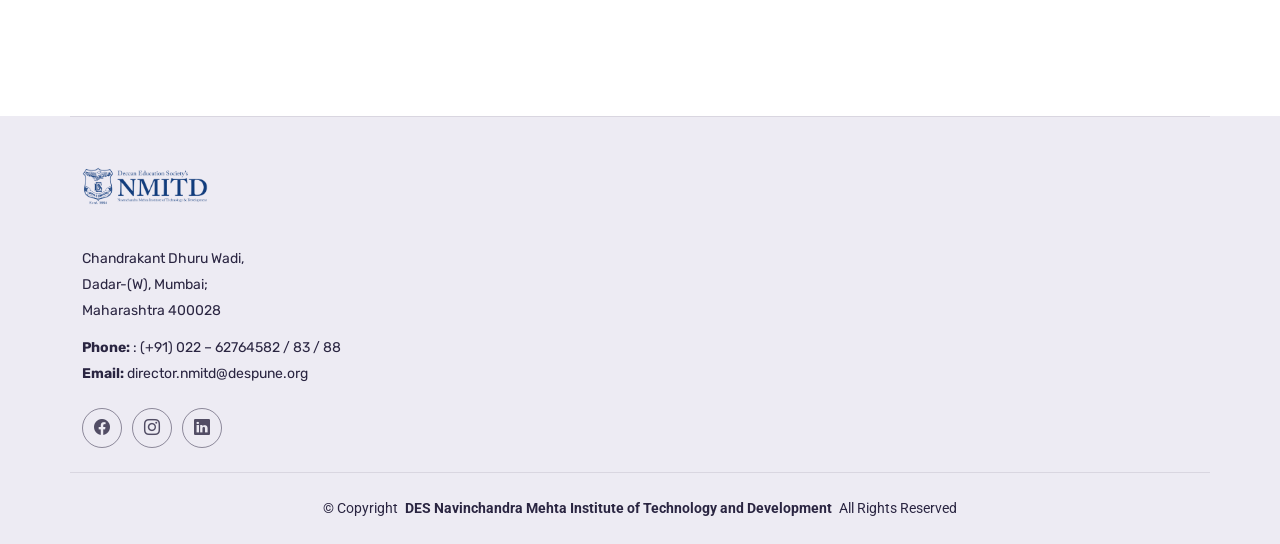
==== commit 29513db0: "Update index.html" ====
--- a/index.html
+++ b/index.html
@@ -436,7 +436,7 @@
             <h2>Registration Fees Including GST - (Non-Refundable) </h2>
             </div><br>
             <ul class="list-items">  
-            <li><b>Students: </b> INR 590/-</li>
+            <li><b>Students:(Registration and Publication - ISBN charges) </b> INR 1180/-</li>
             <li><b>Research Scholars: </b>INR 1,770/-</li>
             <li><b>Academicians:</b> INR 2,360/-</li>
             <li><b>Industry Delegates: </b>INR 3,540/-</li>
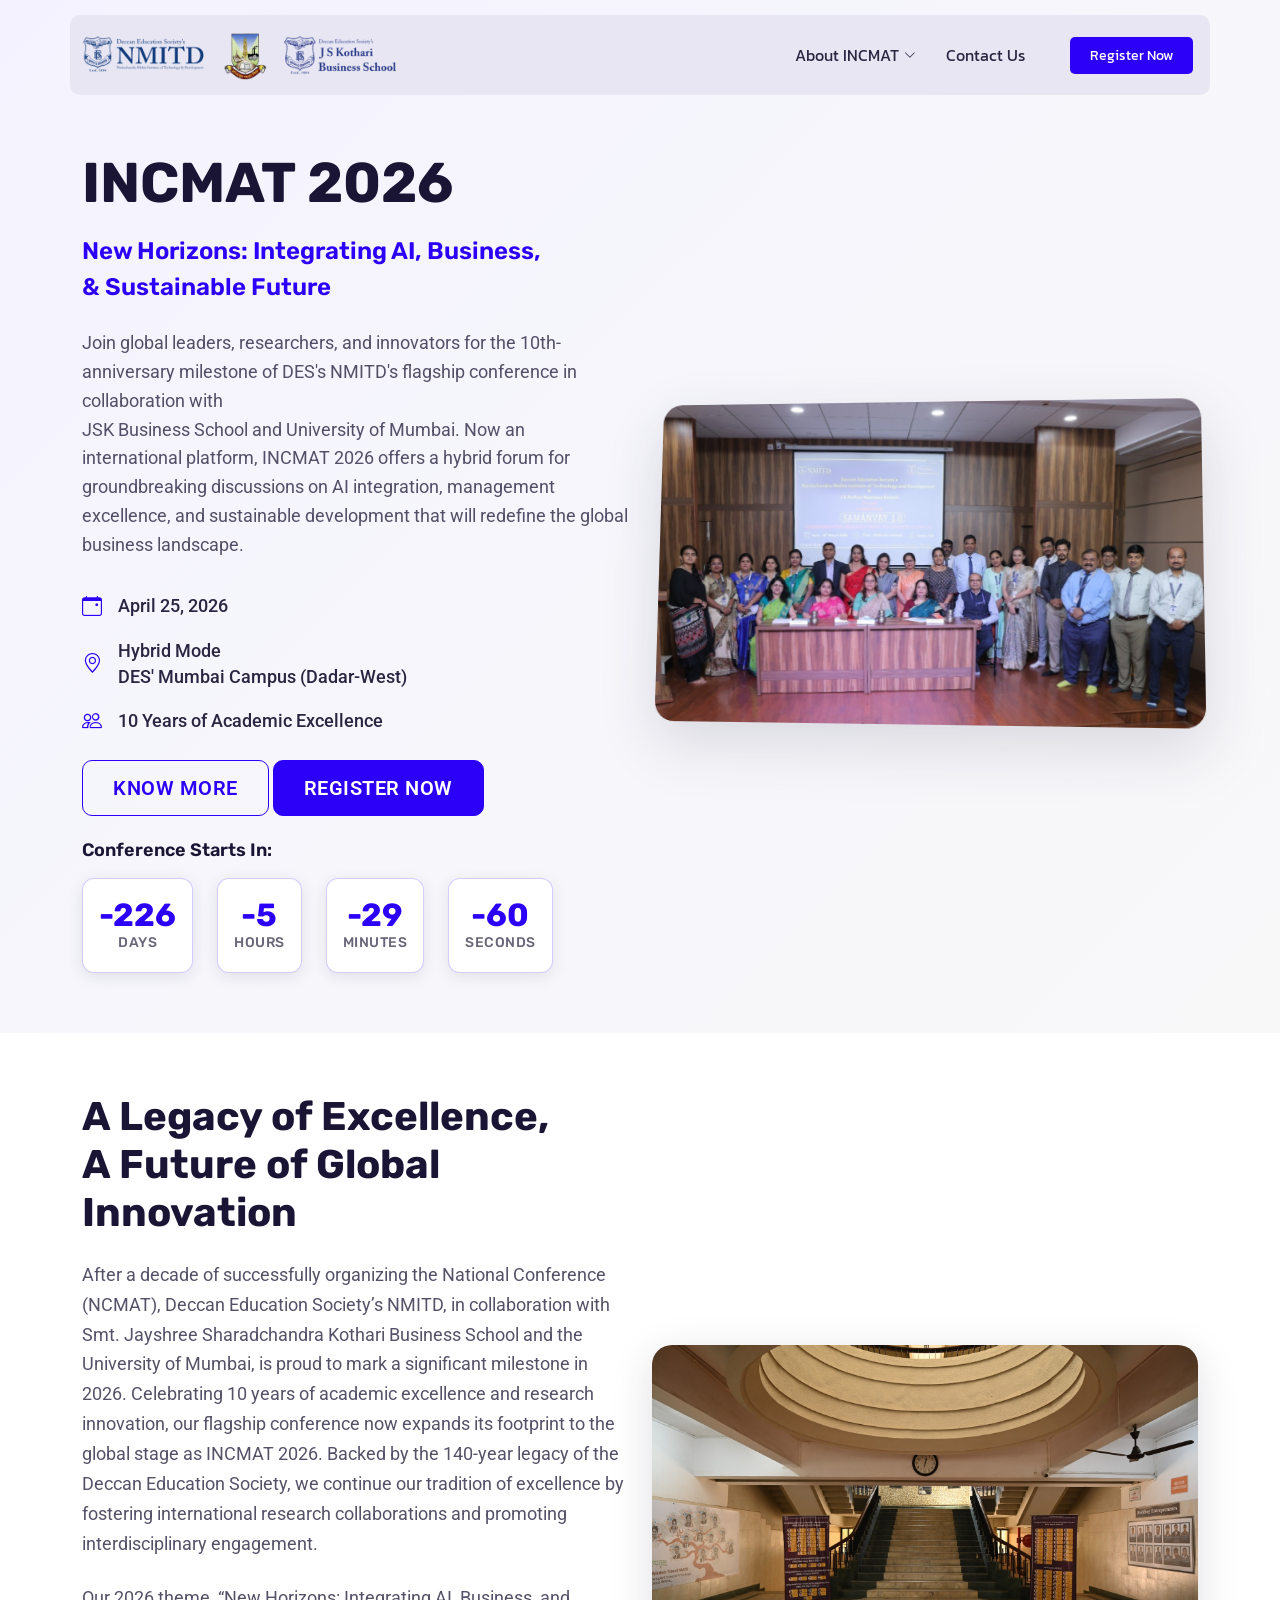
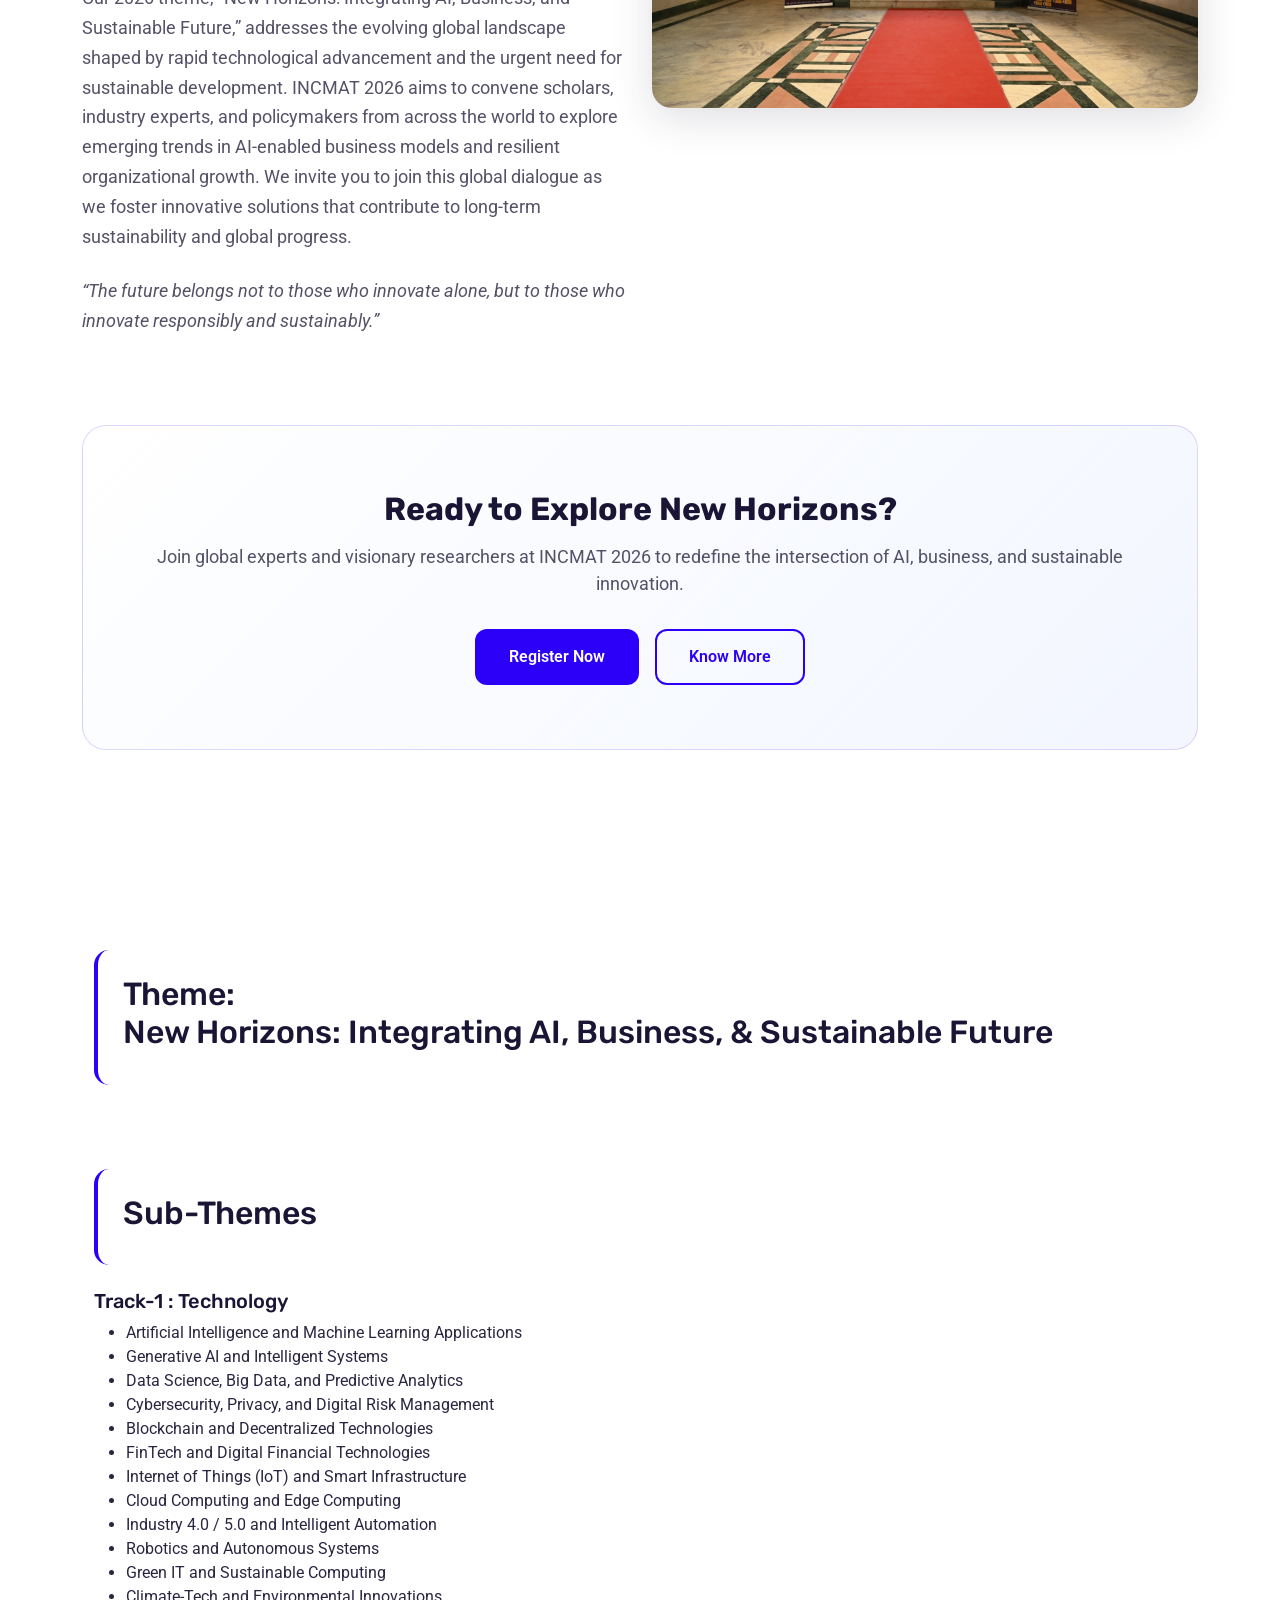
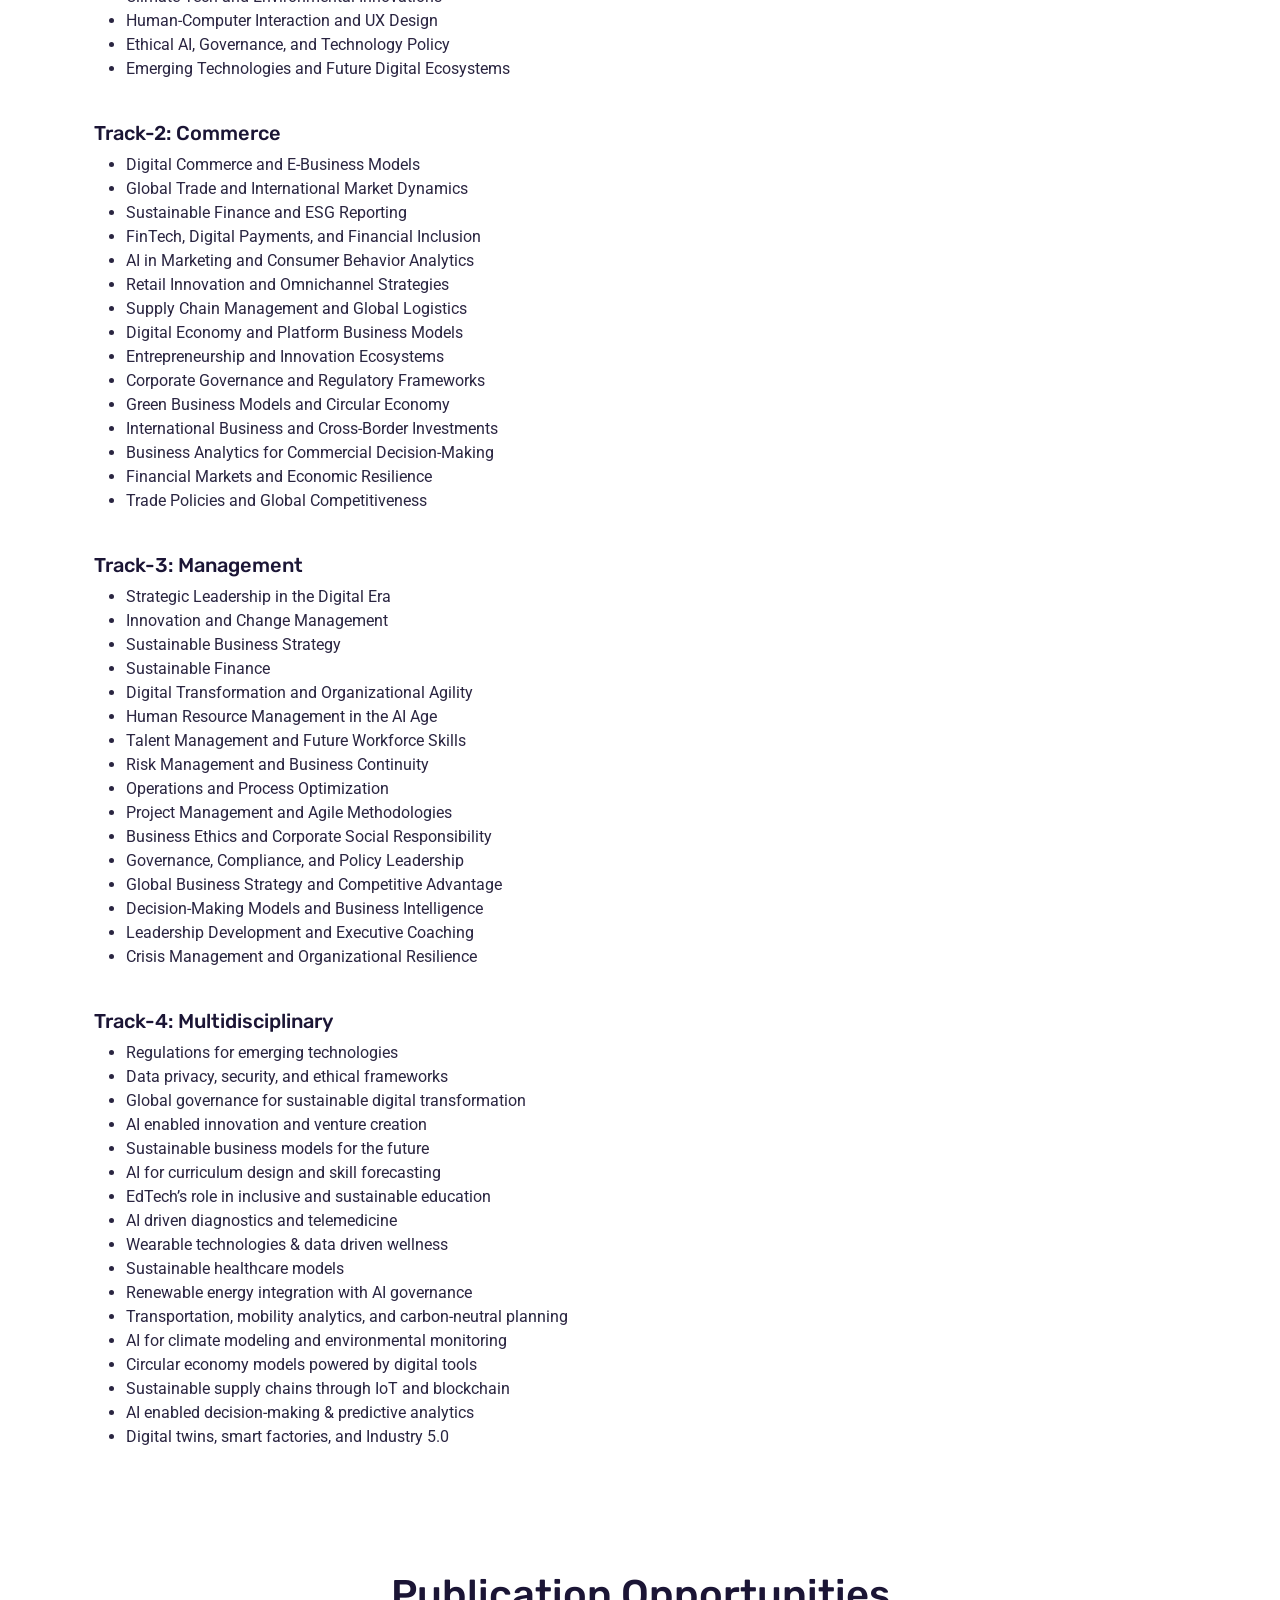
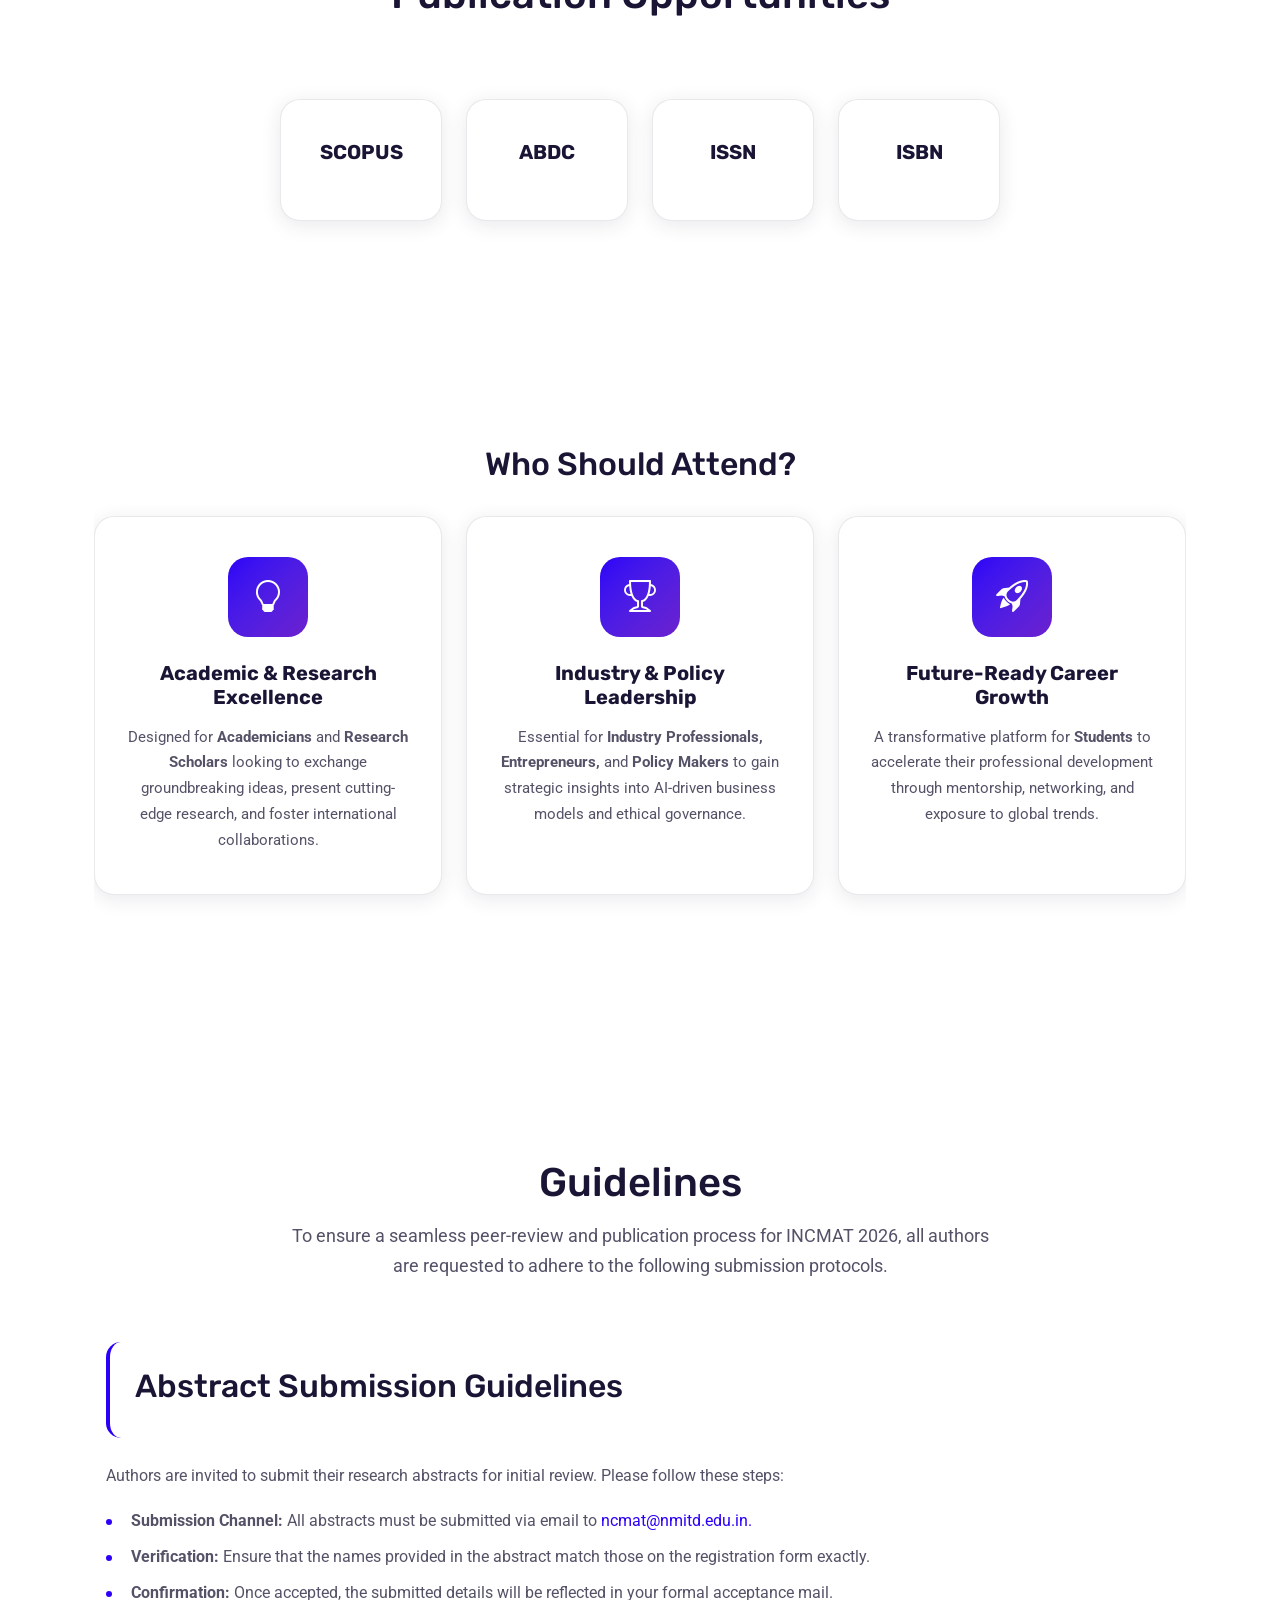
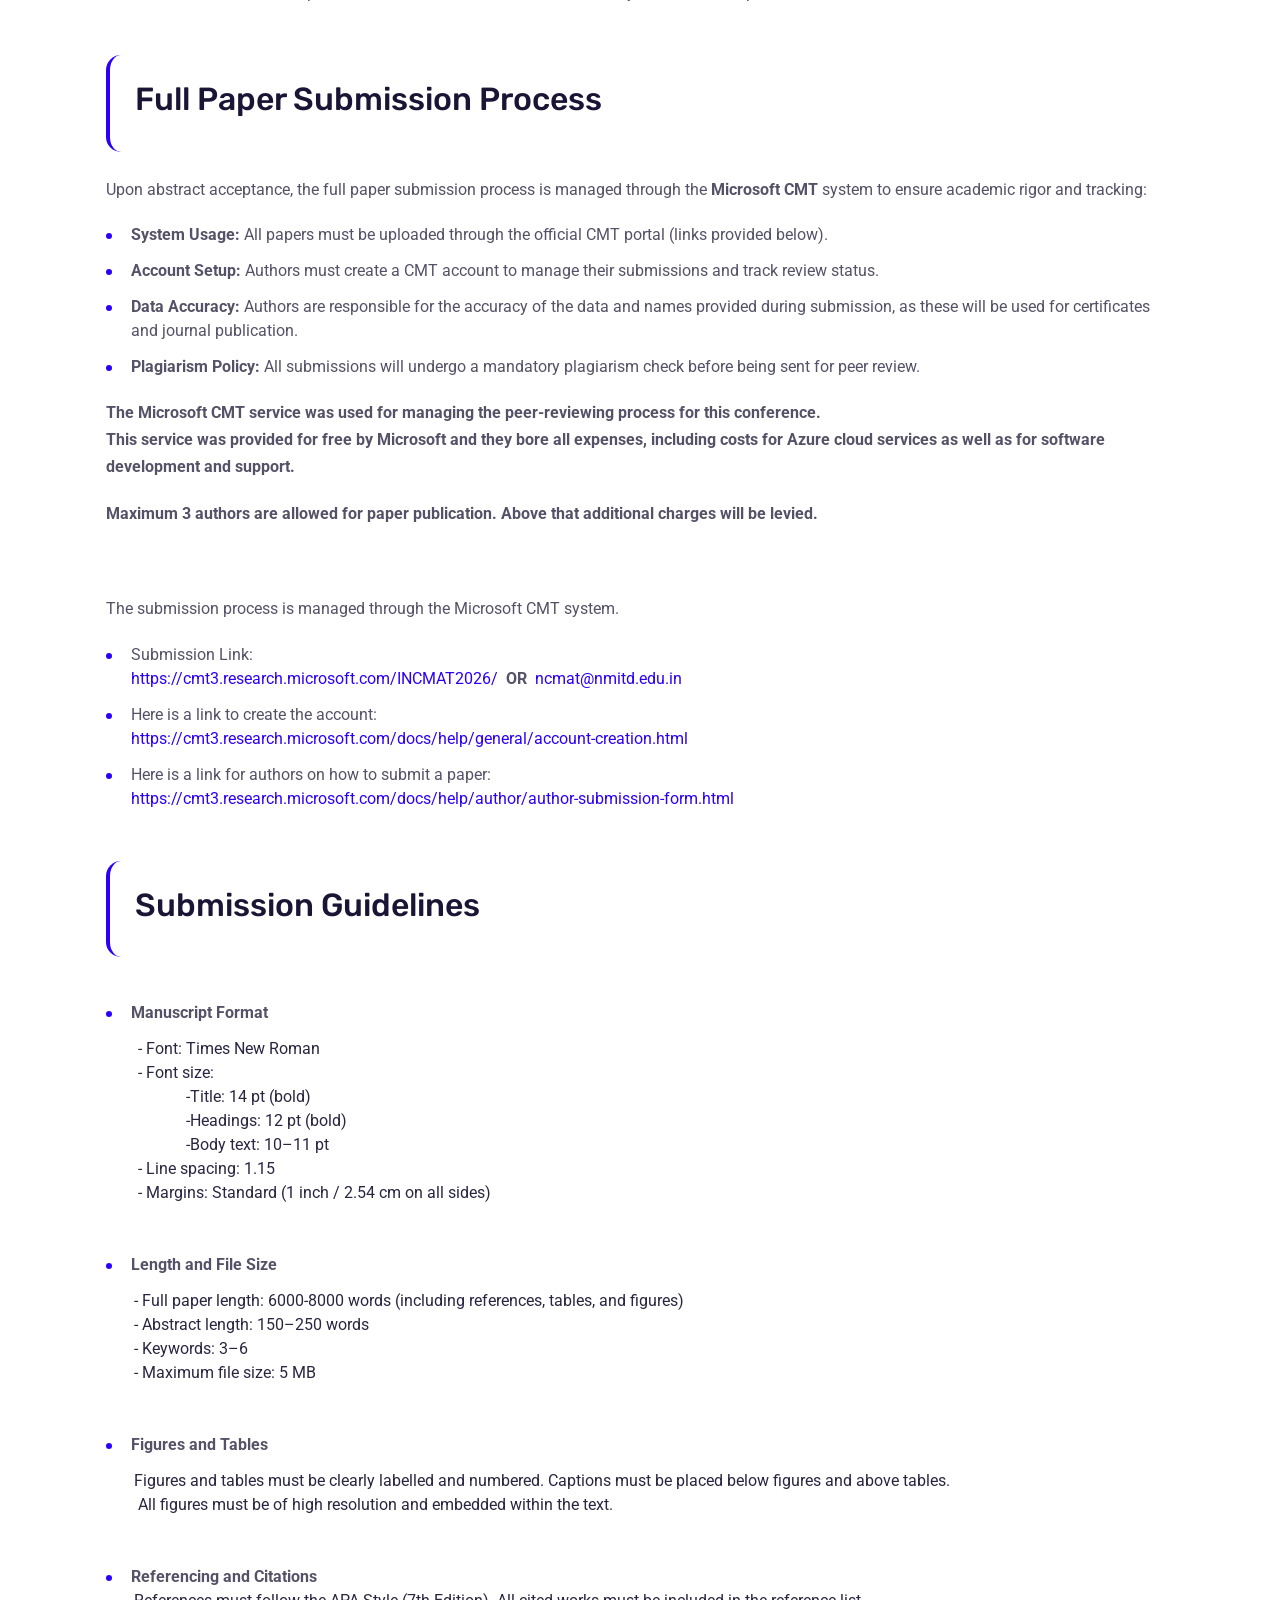
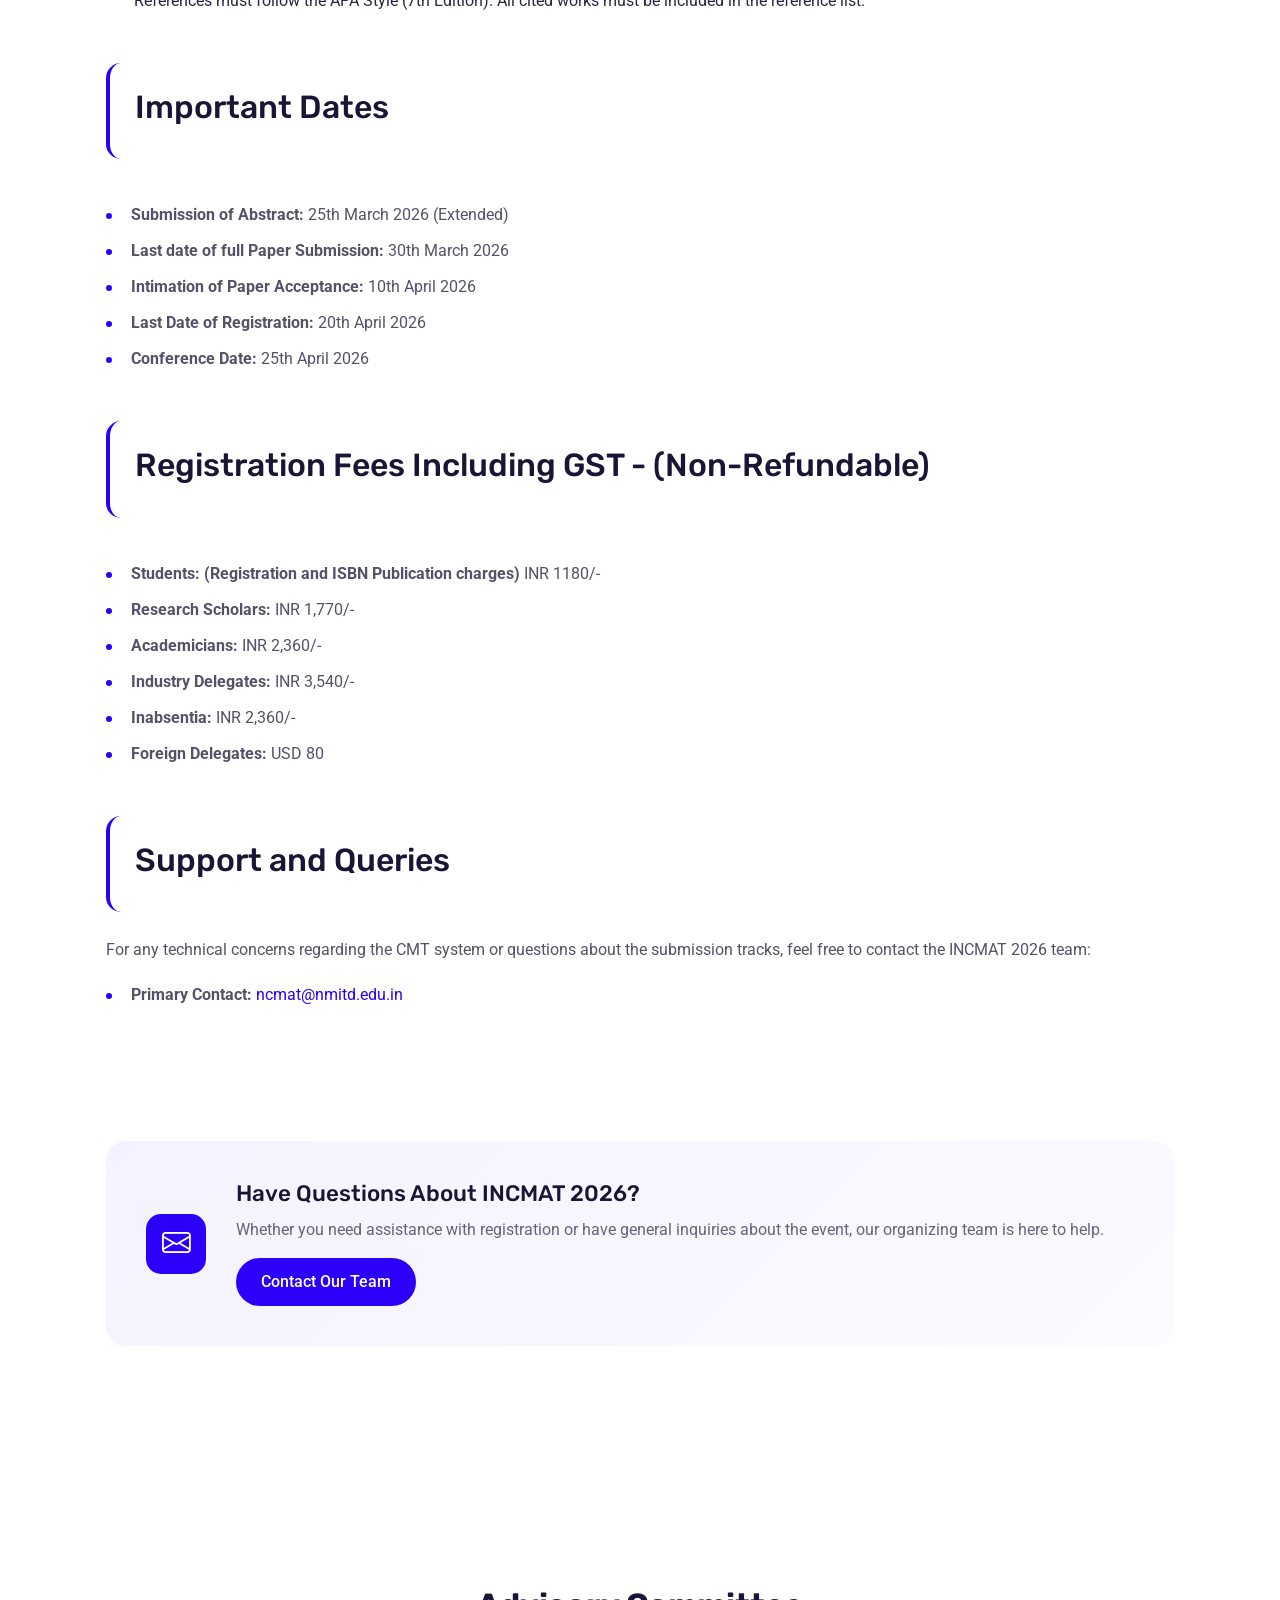
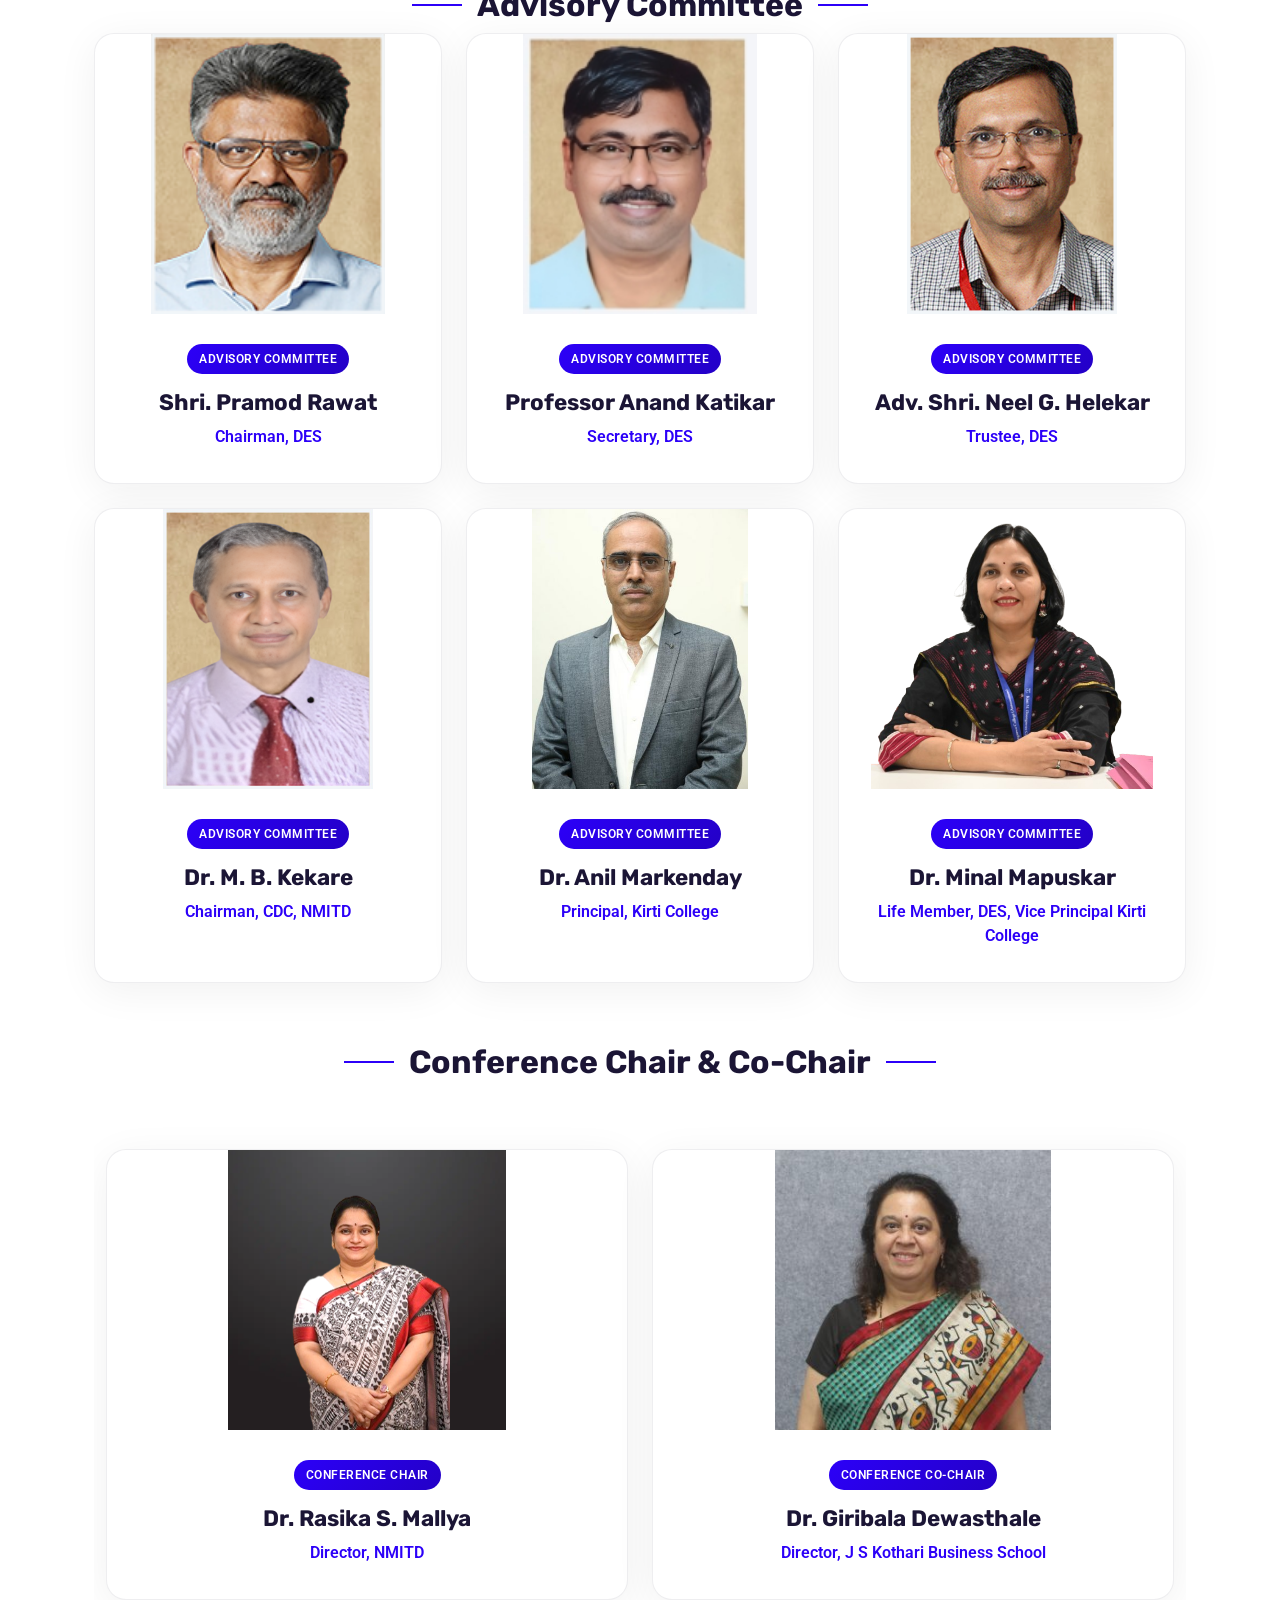
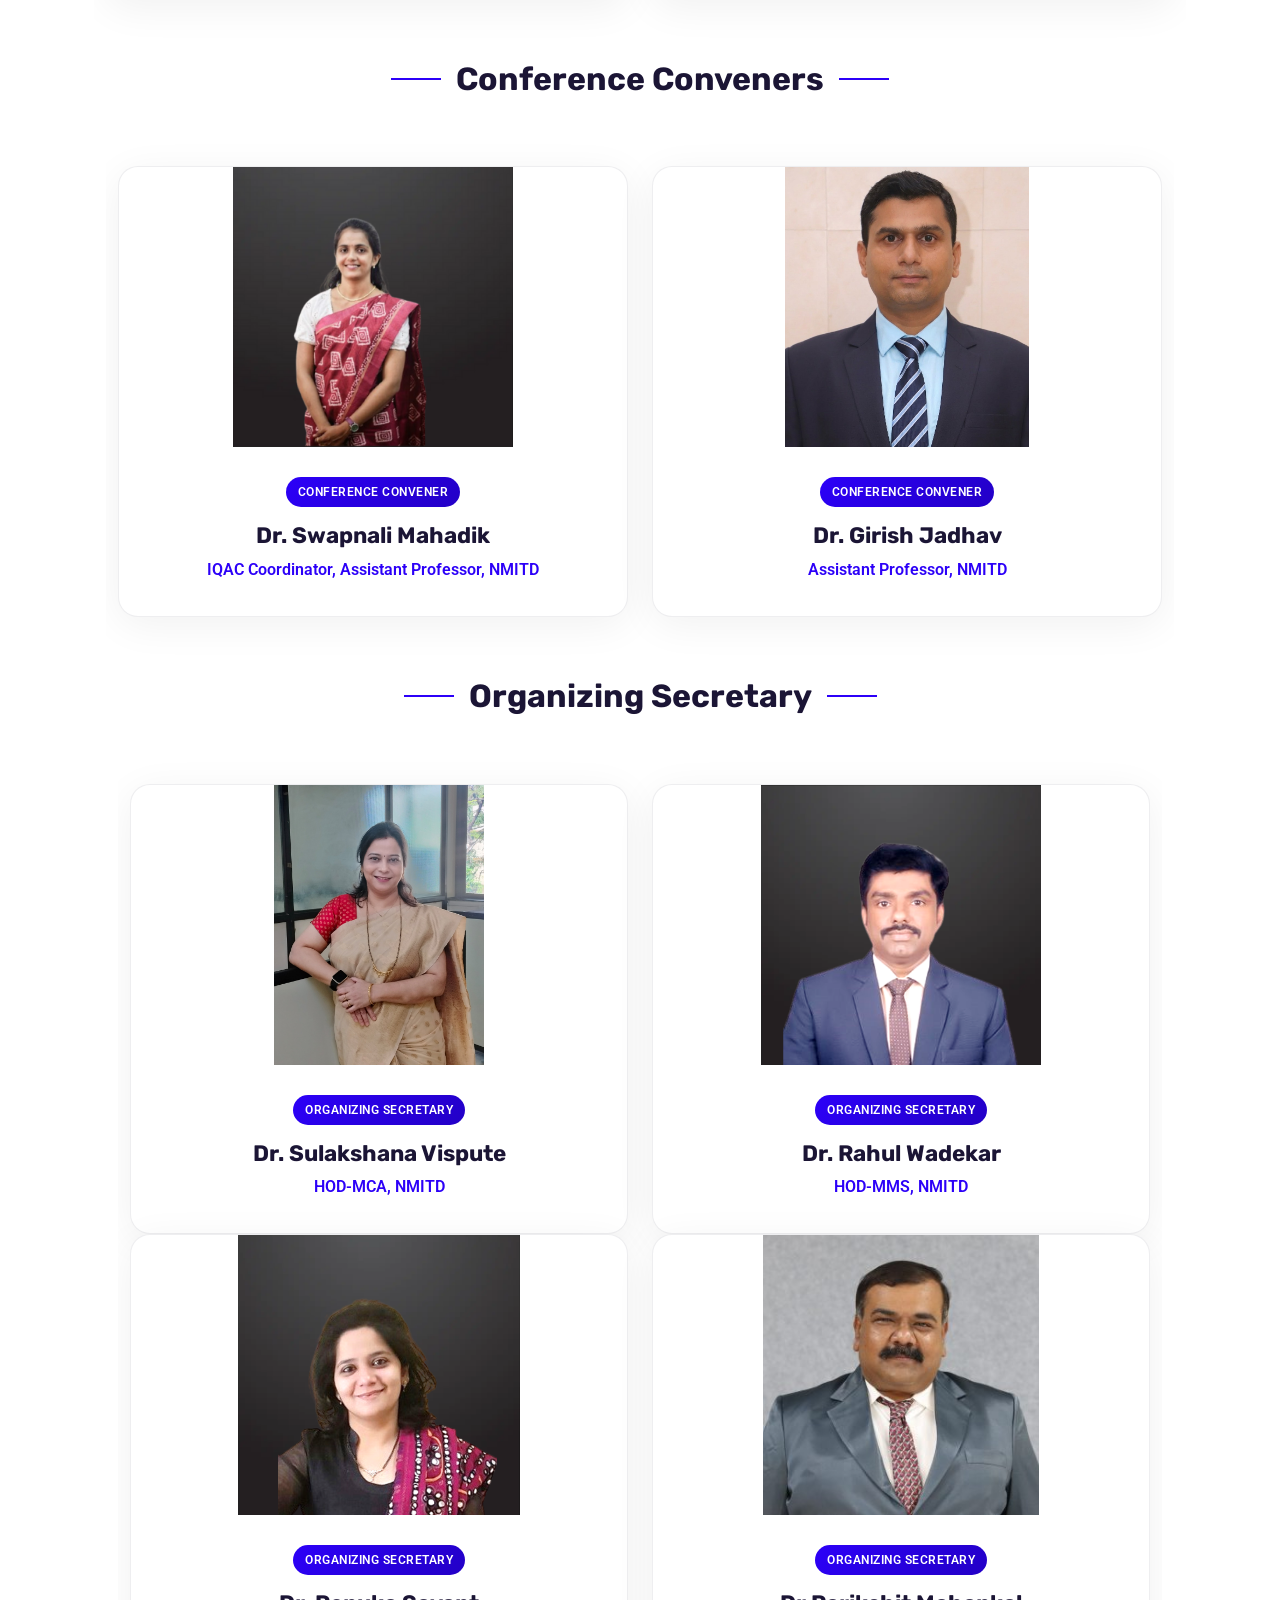
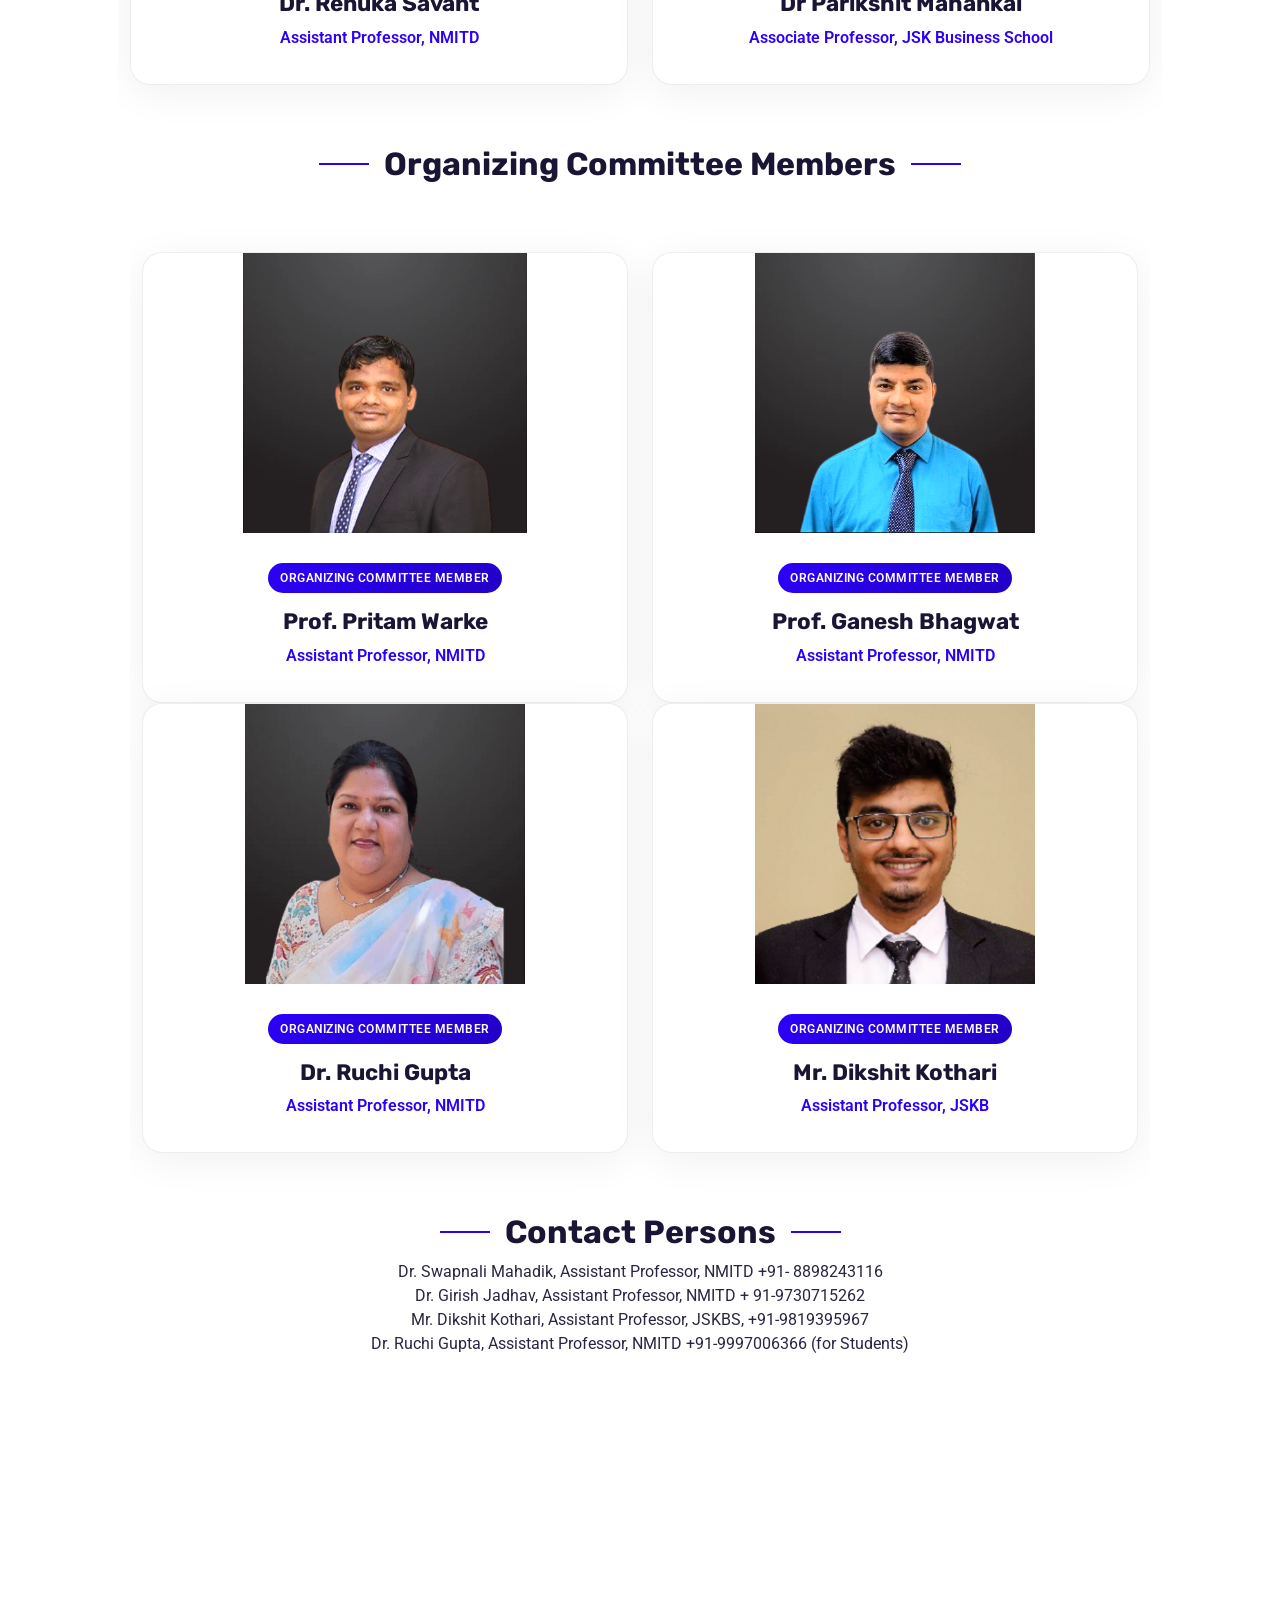
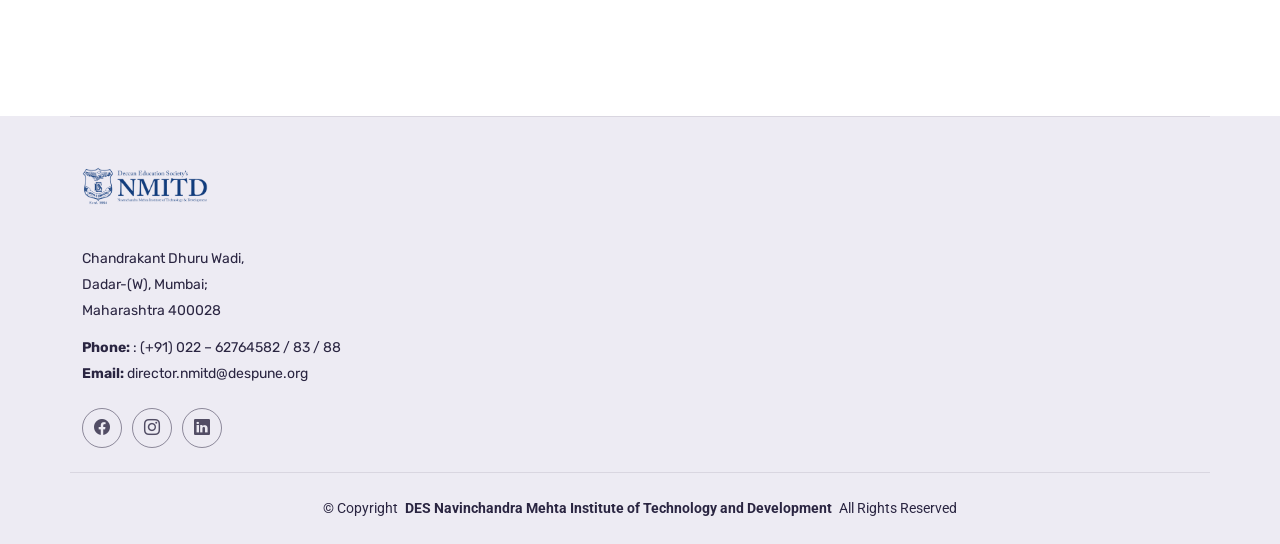
==== commit dc500865: "Update index.html" ====
--- a/index.html
+++ b/index.html
@@ -436,7 +436,7 @@
             <h2>Registration Fees Including GST - (Non-Refundable) </h2>
             </div><br>
             <ul class="list-items">  
-            <li><b>Students:(Registration and Publication - ISBN charges) </b> INR 1180/-</li>
+            <li><b>Students: (Registration and ISBN Publication charges) </b> INR 1180/-</li>
             <li><b>Research Scholars: </b>INR 1,770/-</li>
             <li><b>Academicians:</b> INR 2,360/-</li>
             <li><b>Industry Delegates: </b>INR 3,540/-</li>
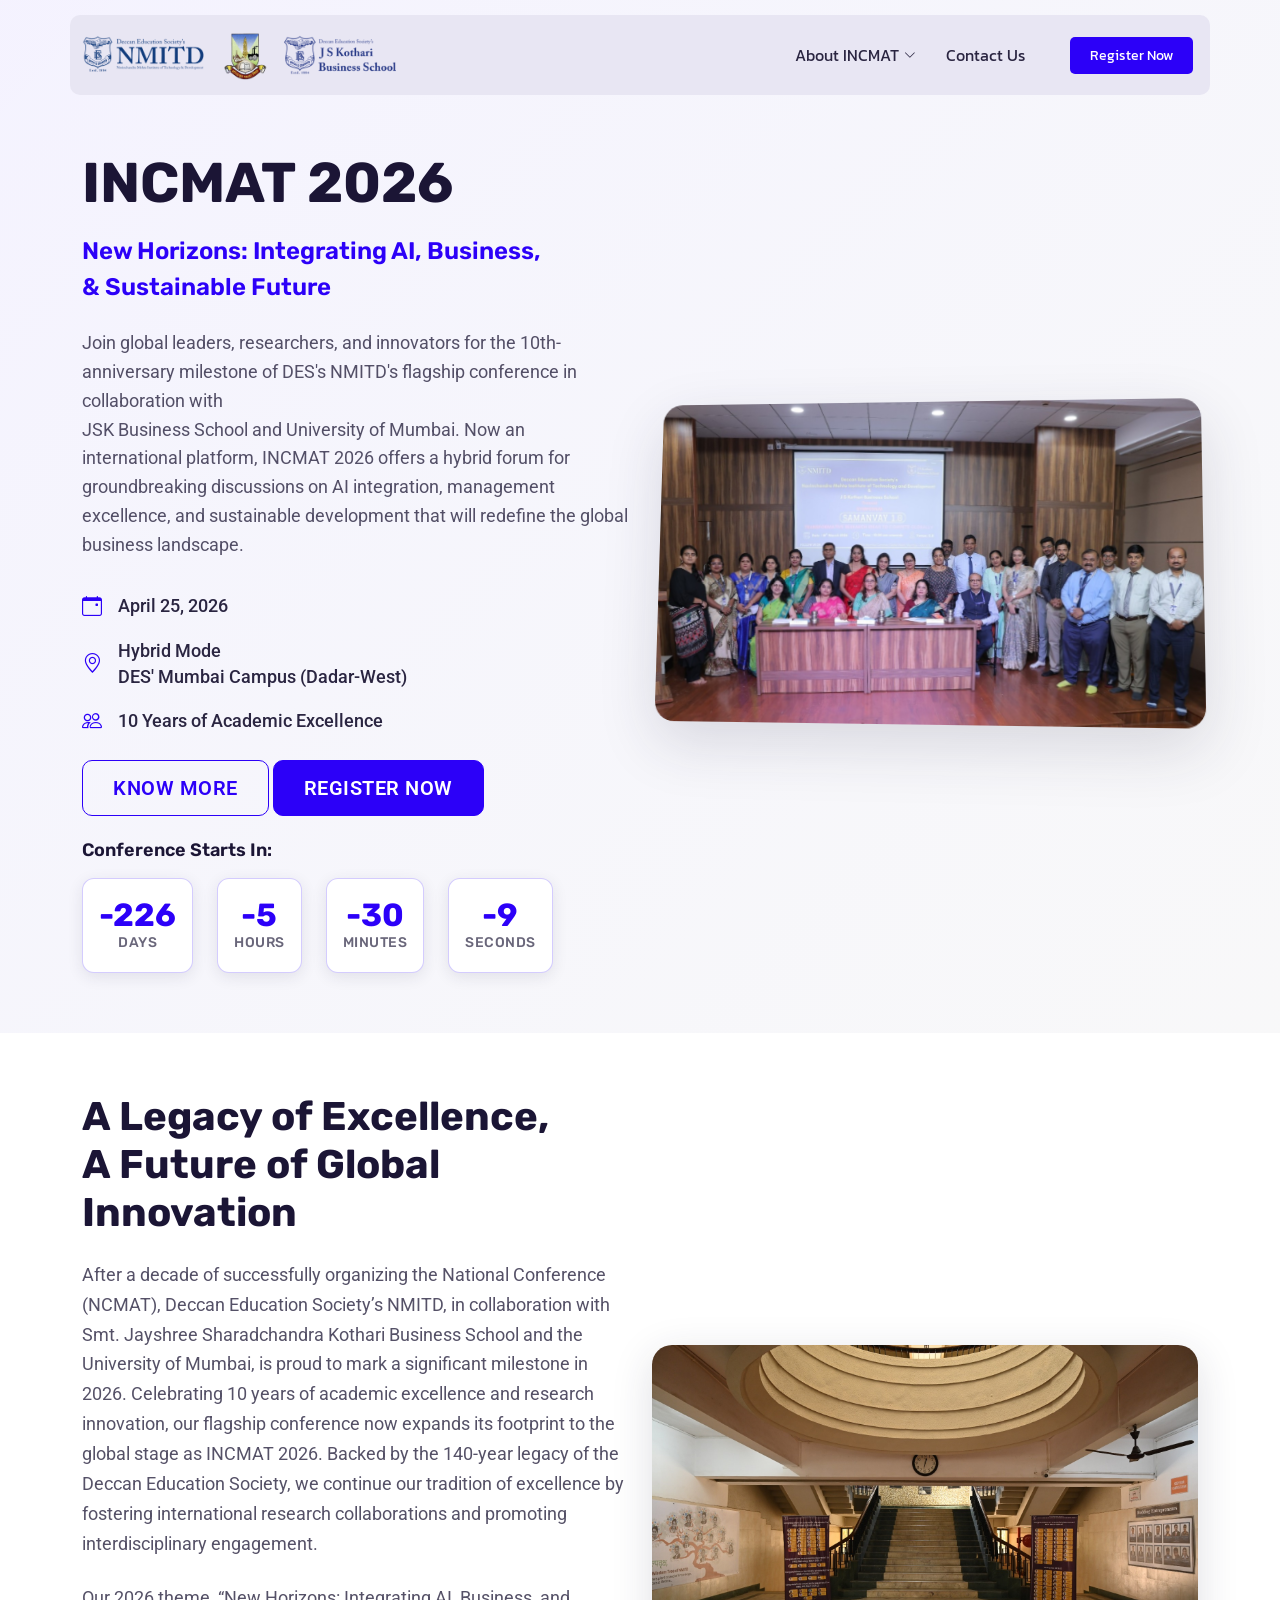
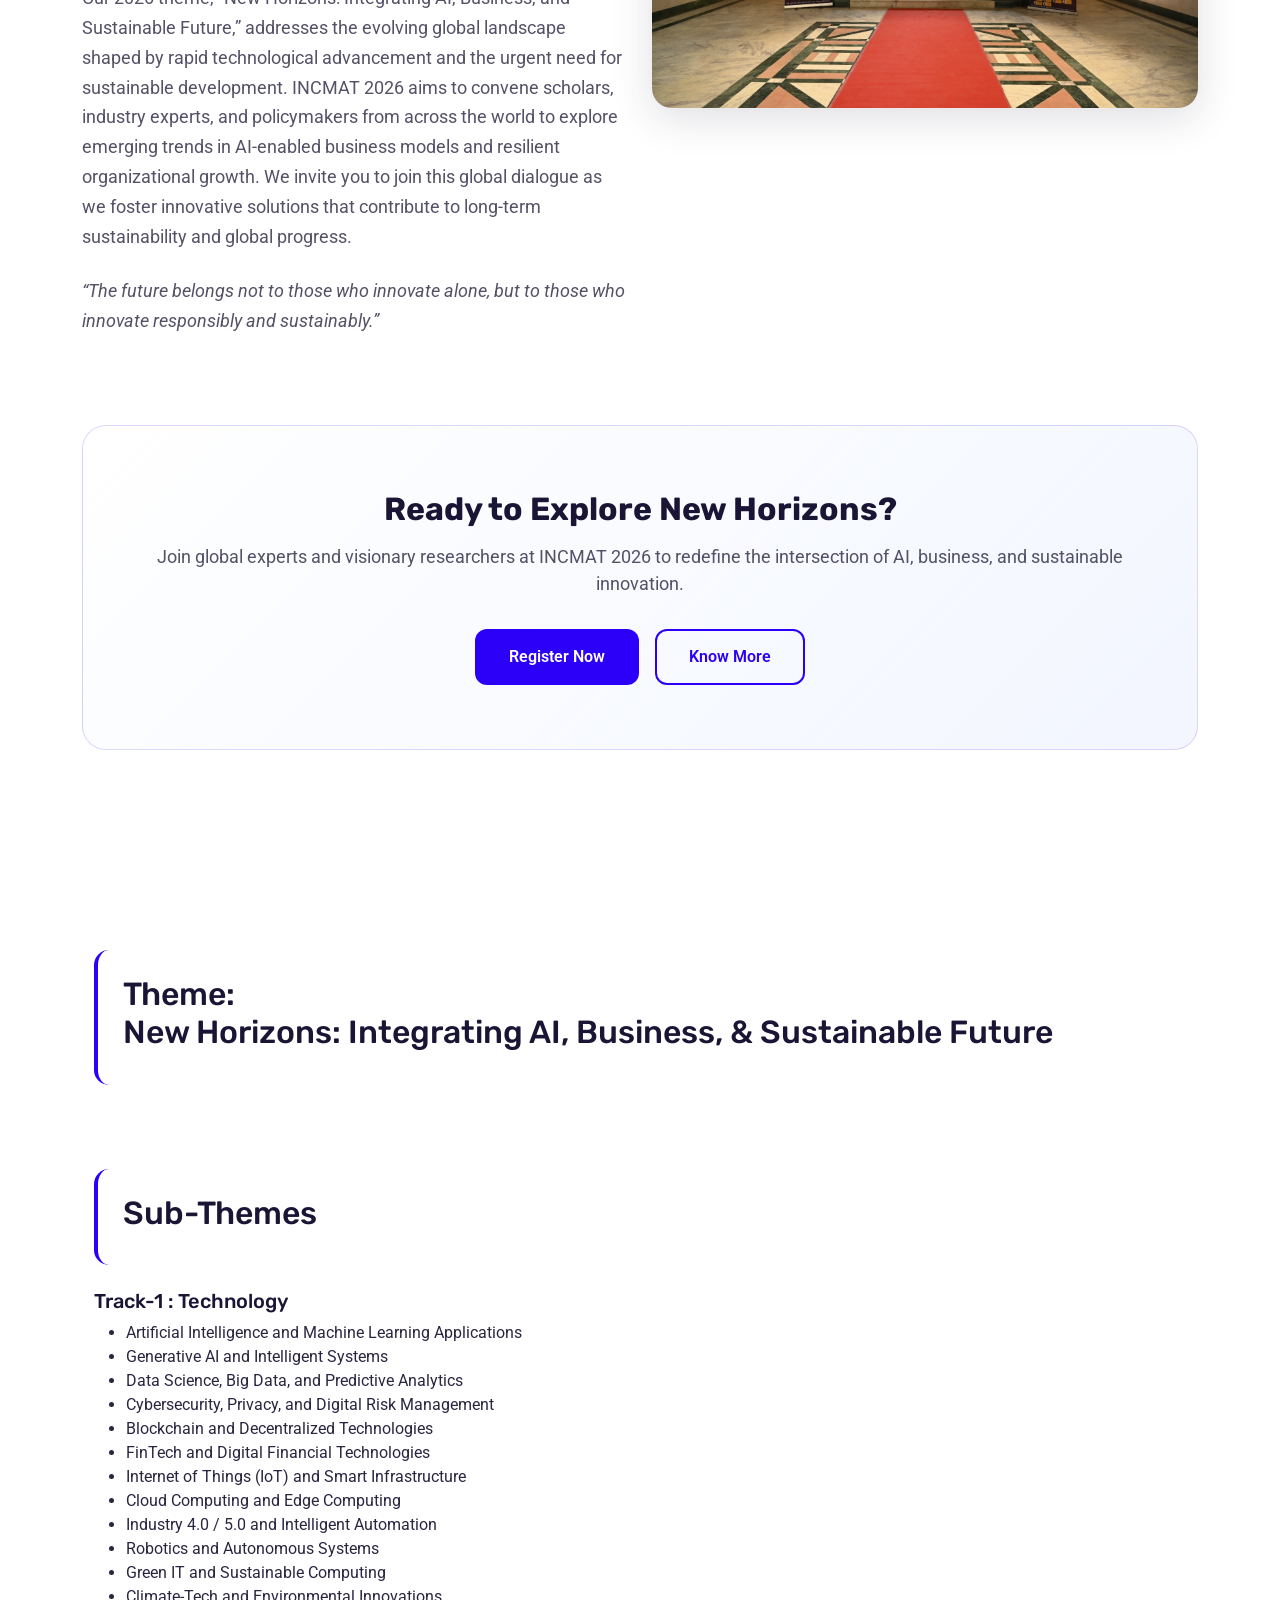
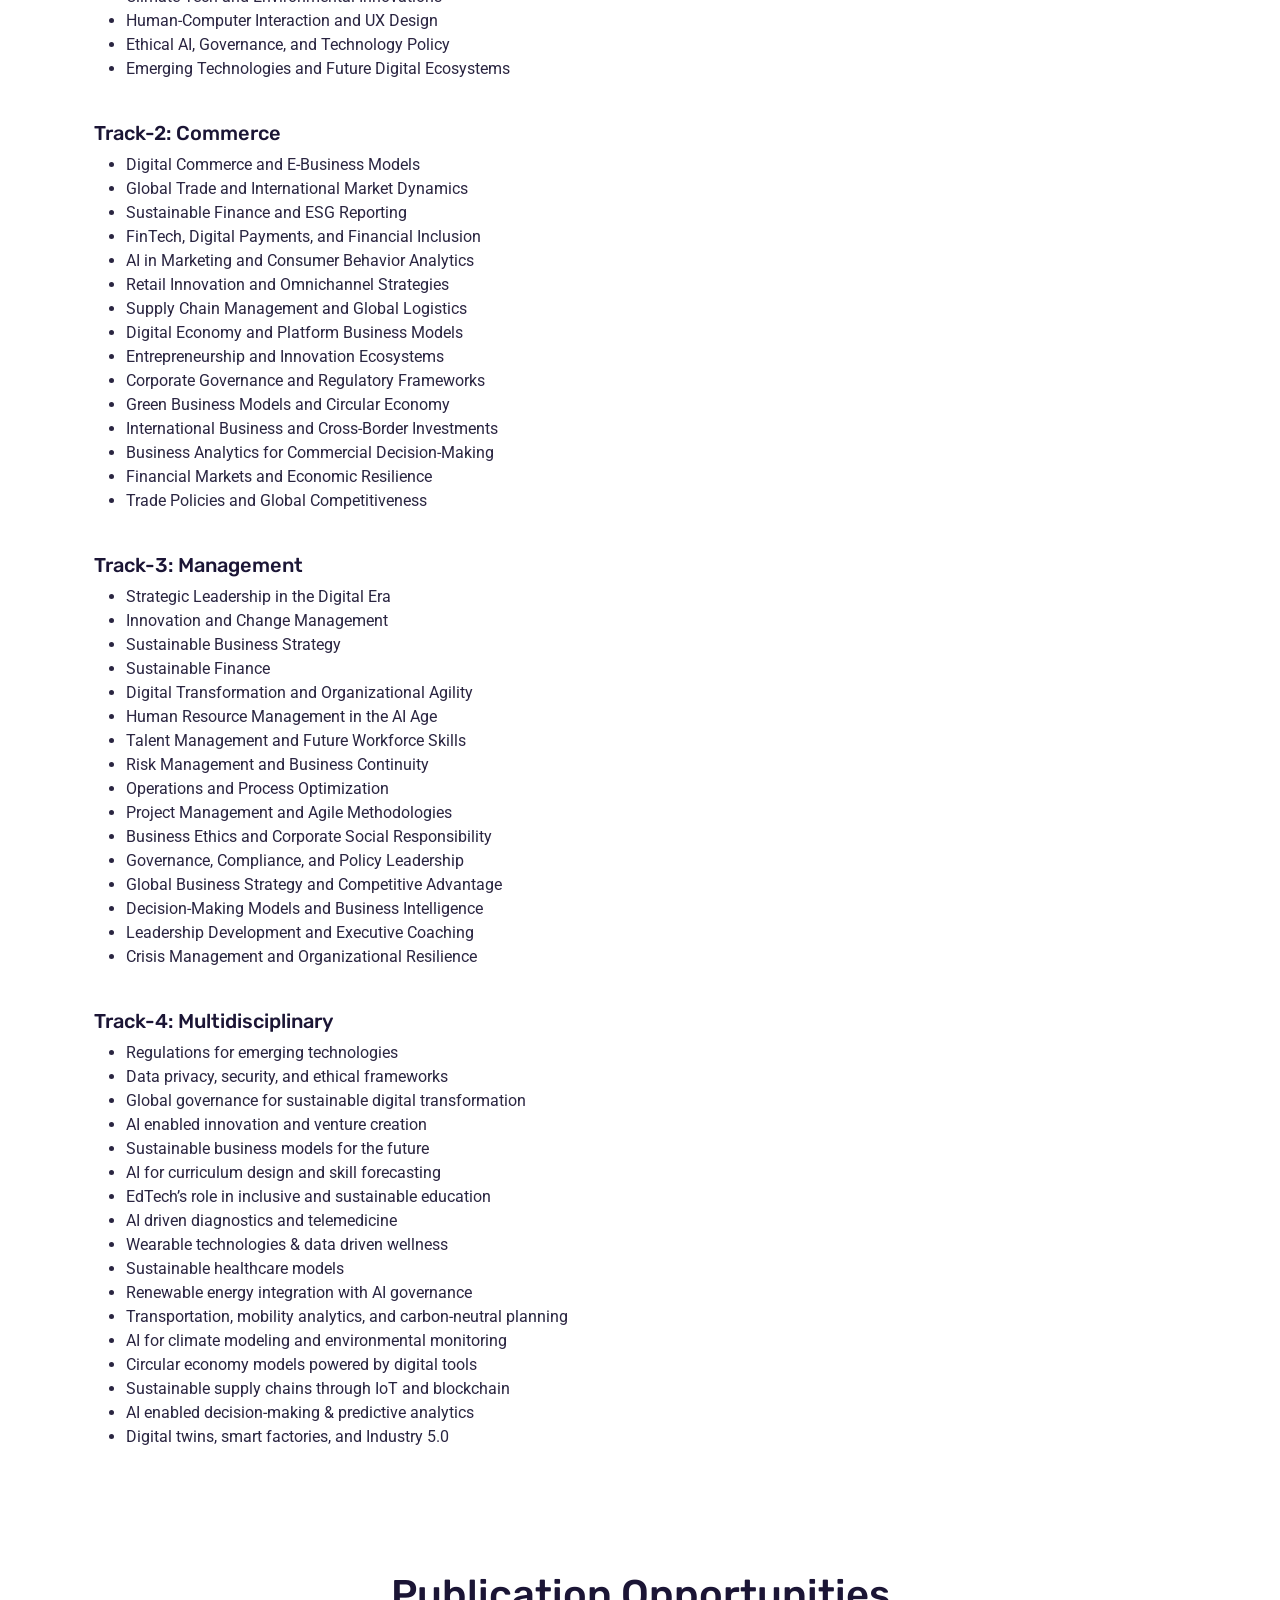
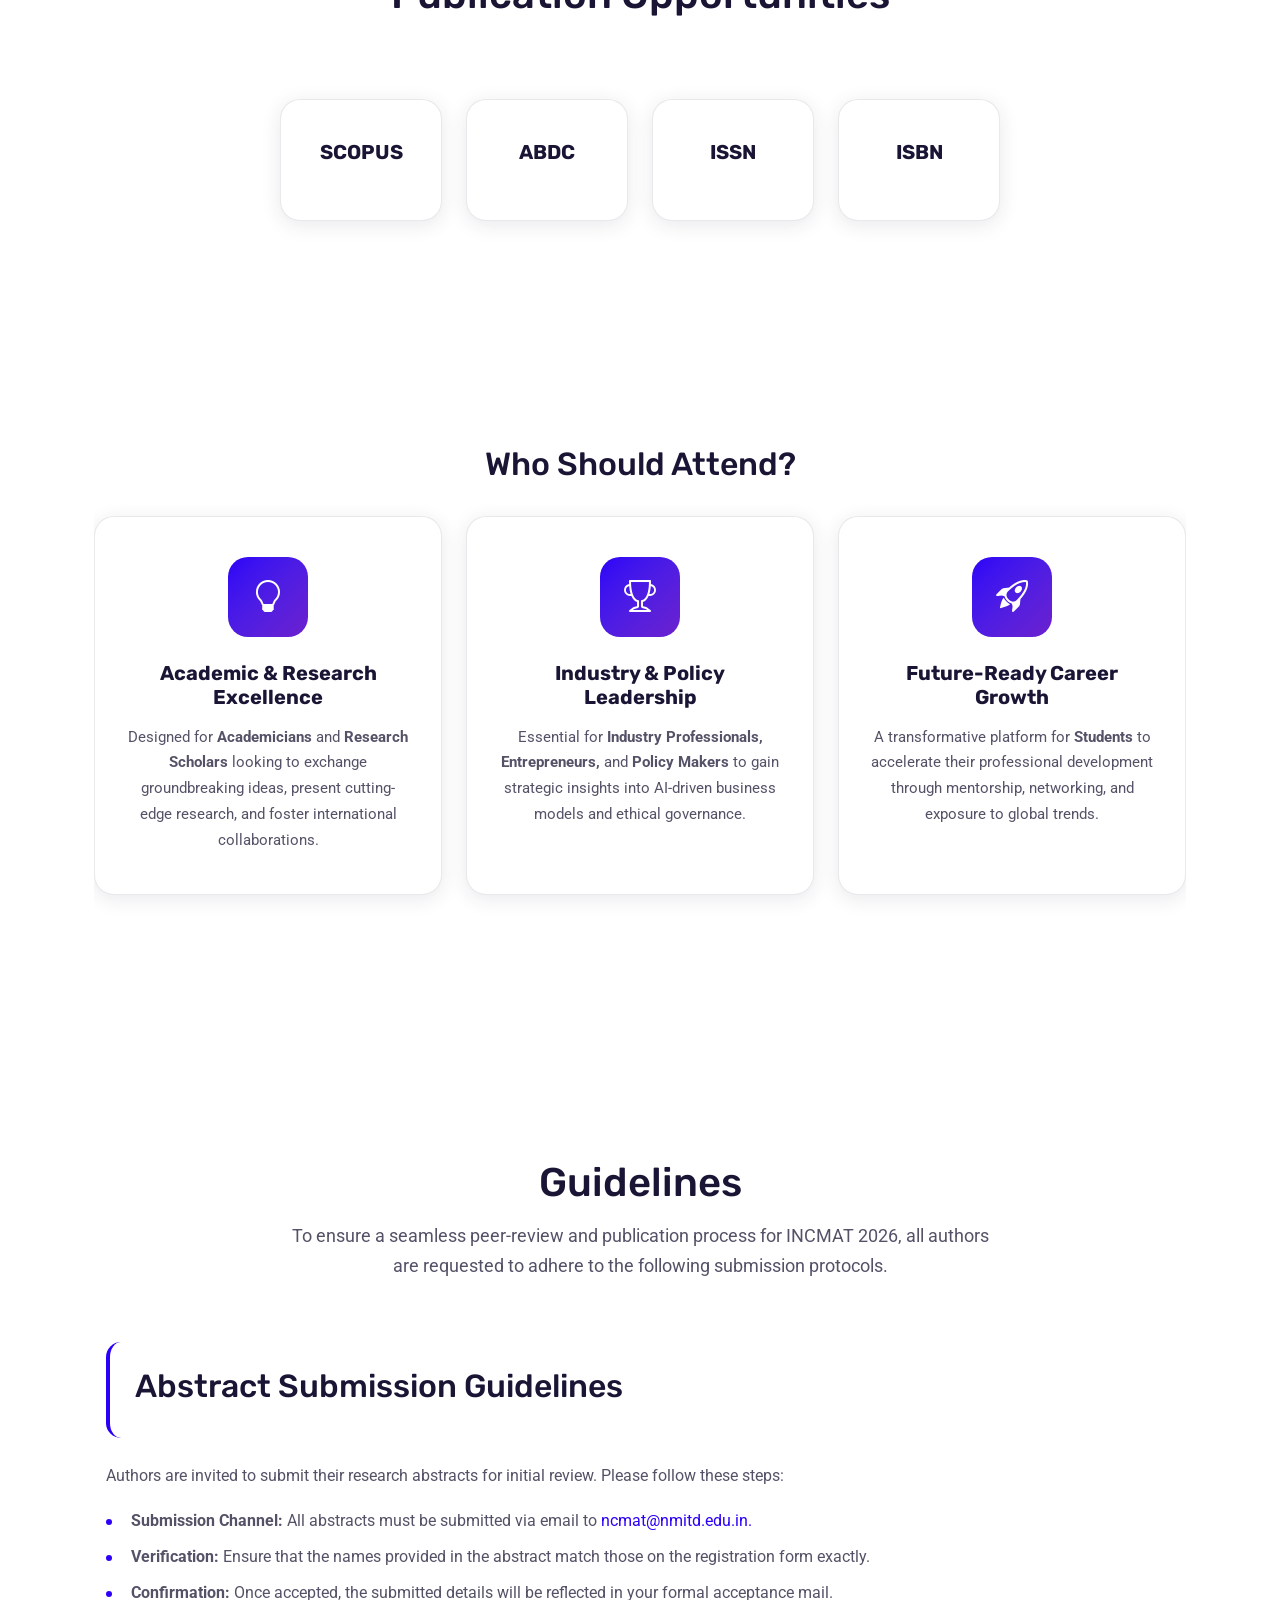
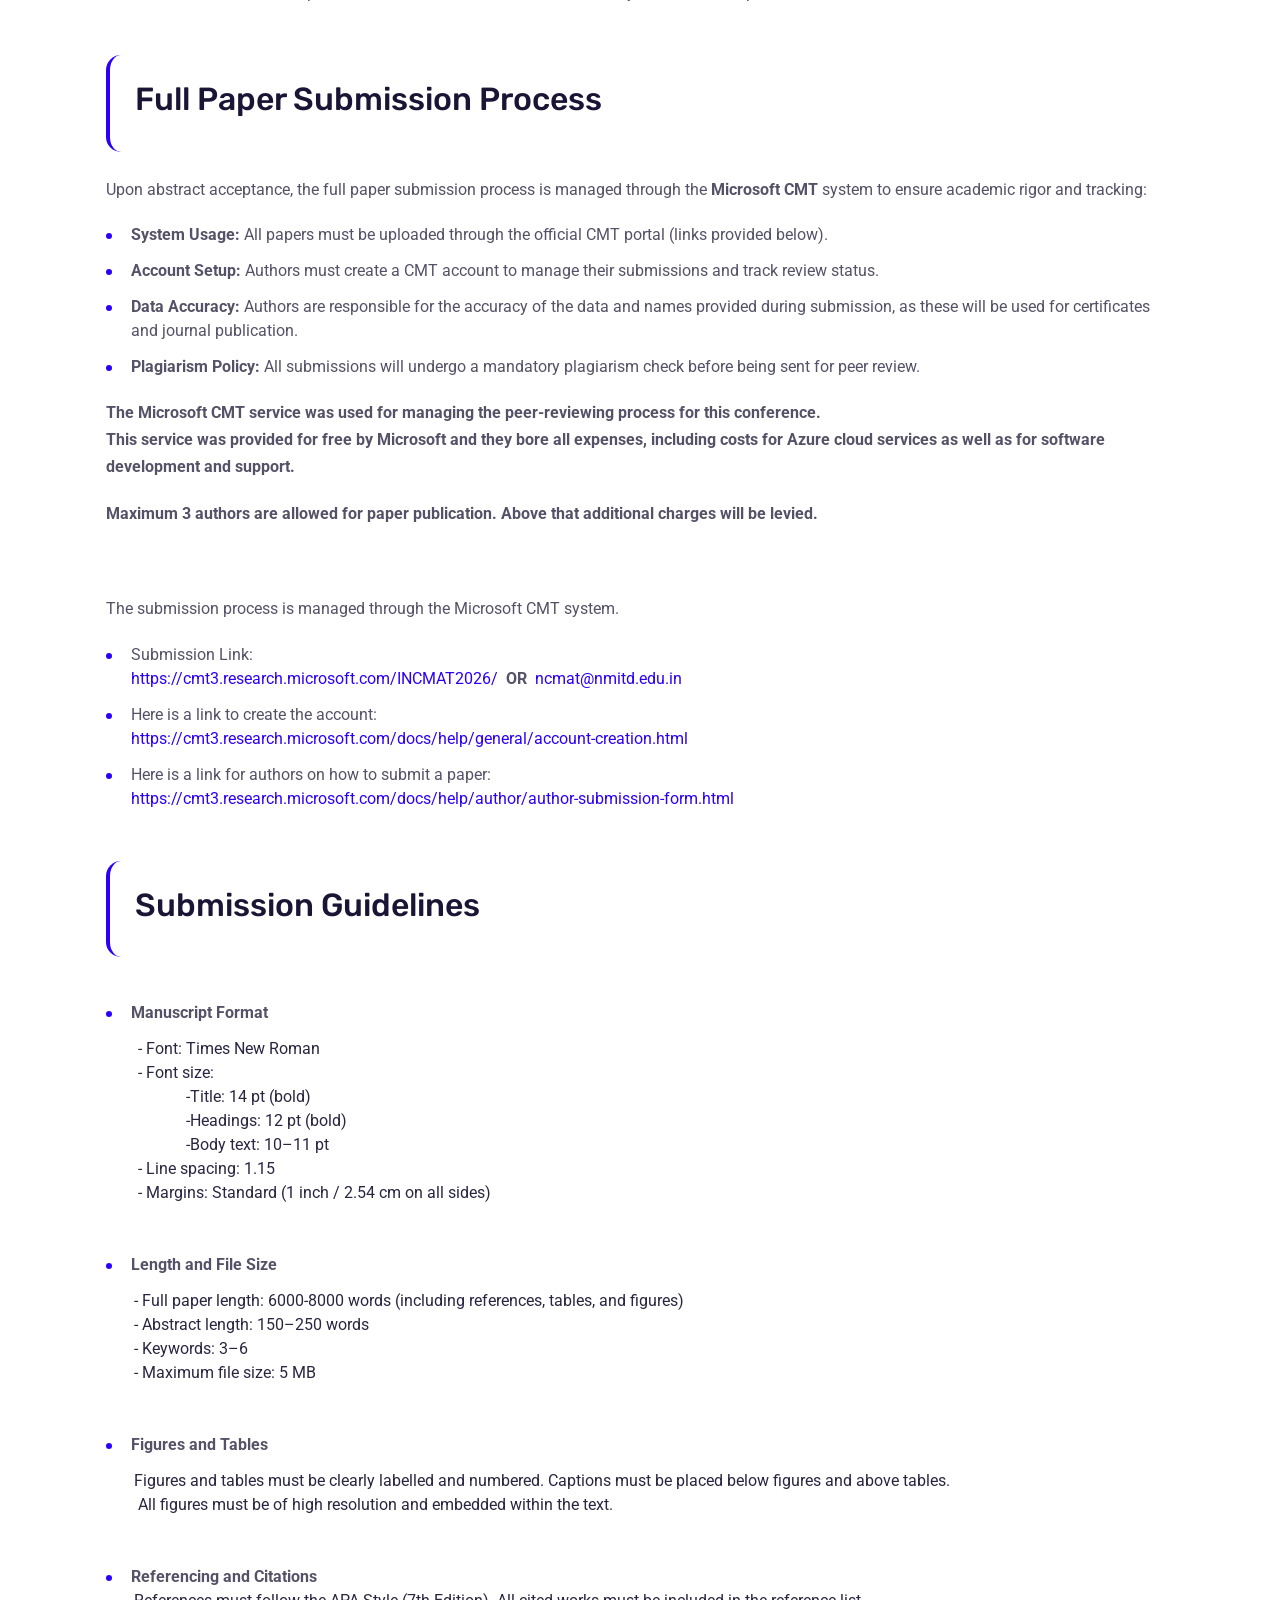
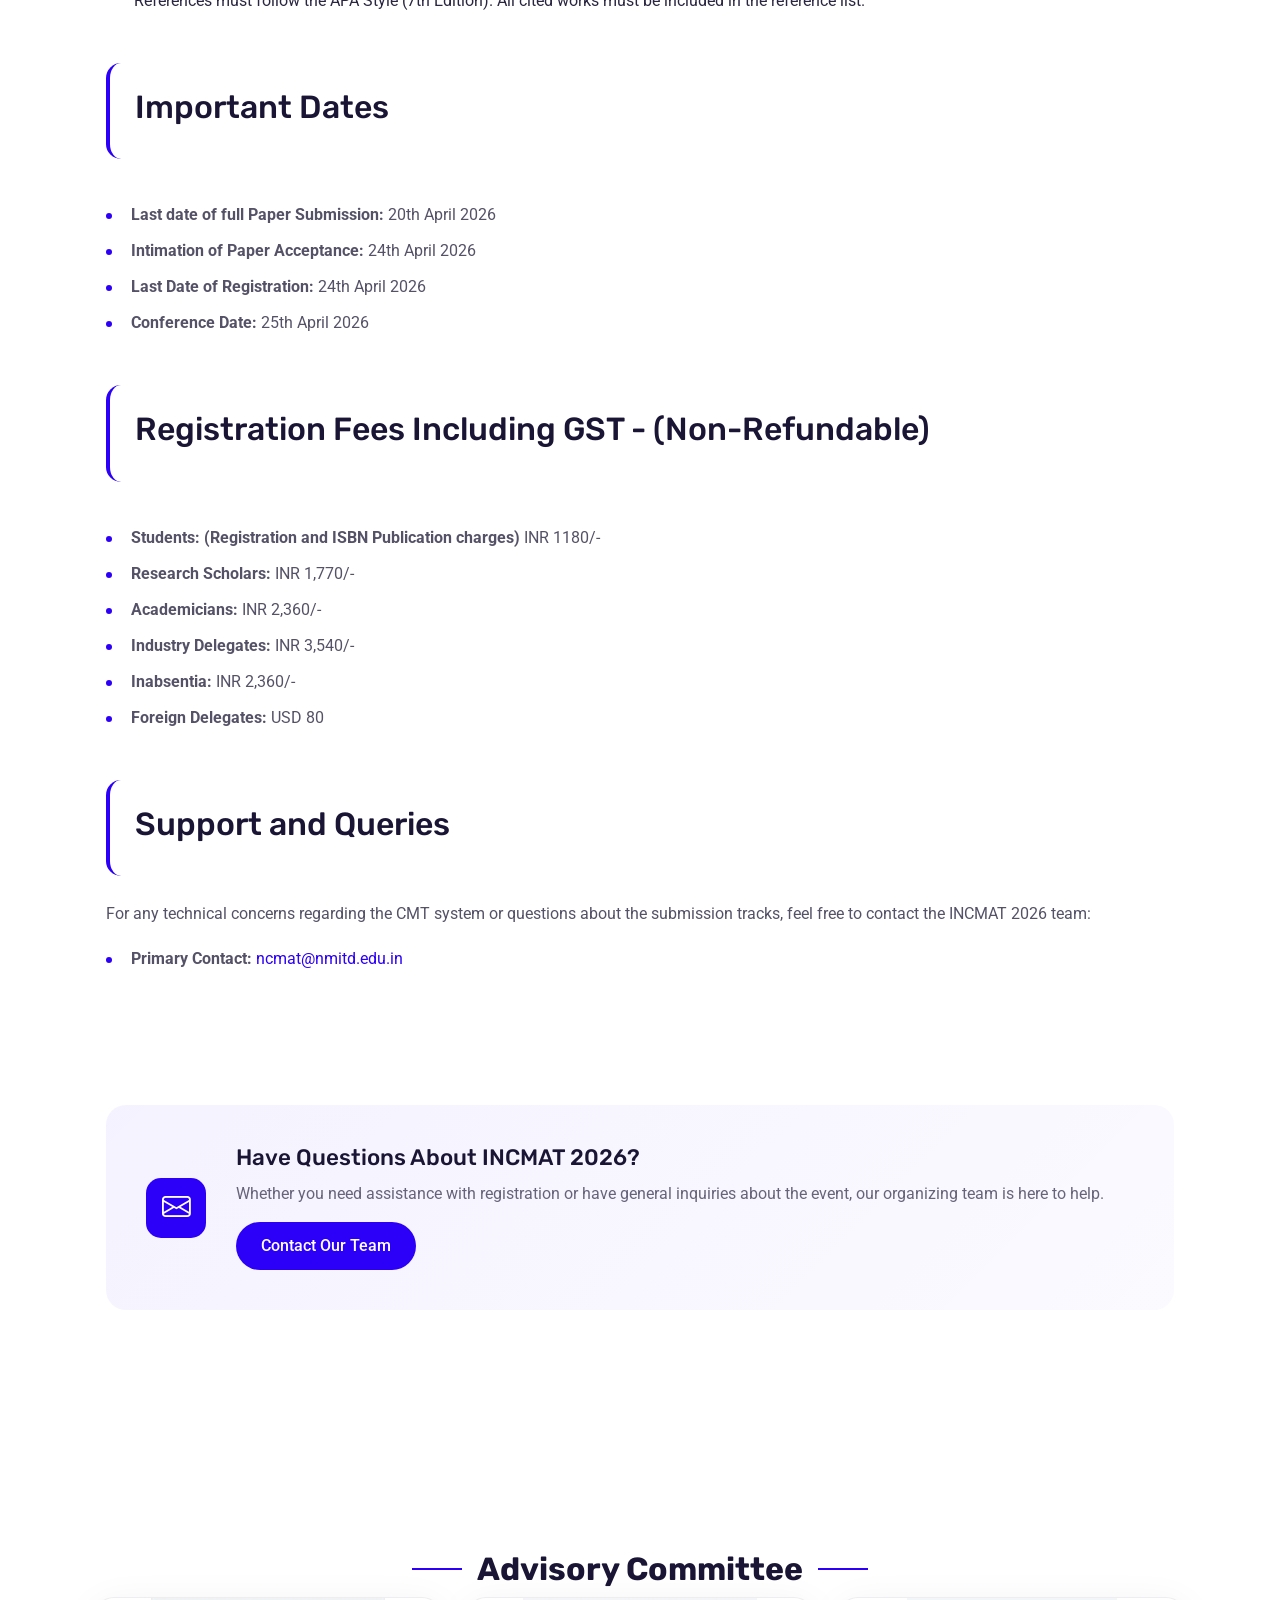
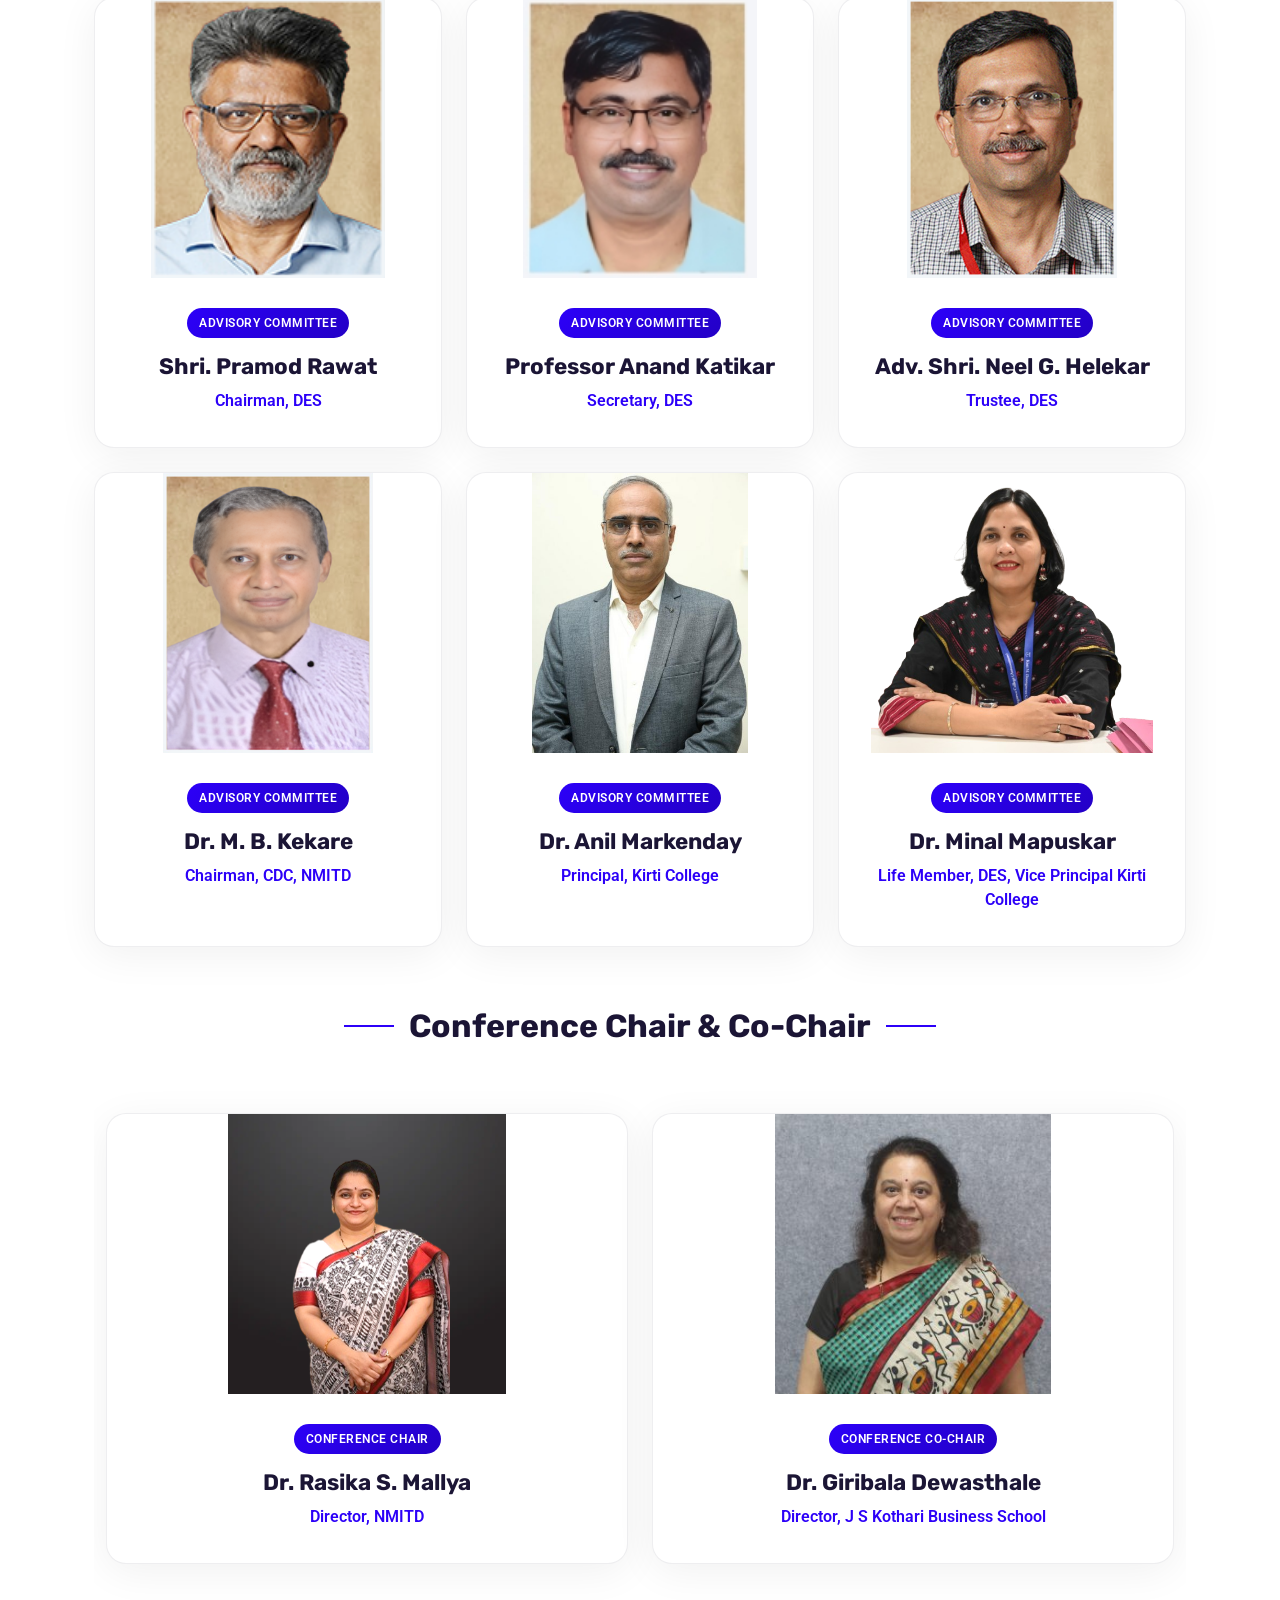
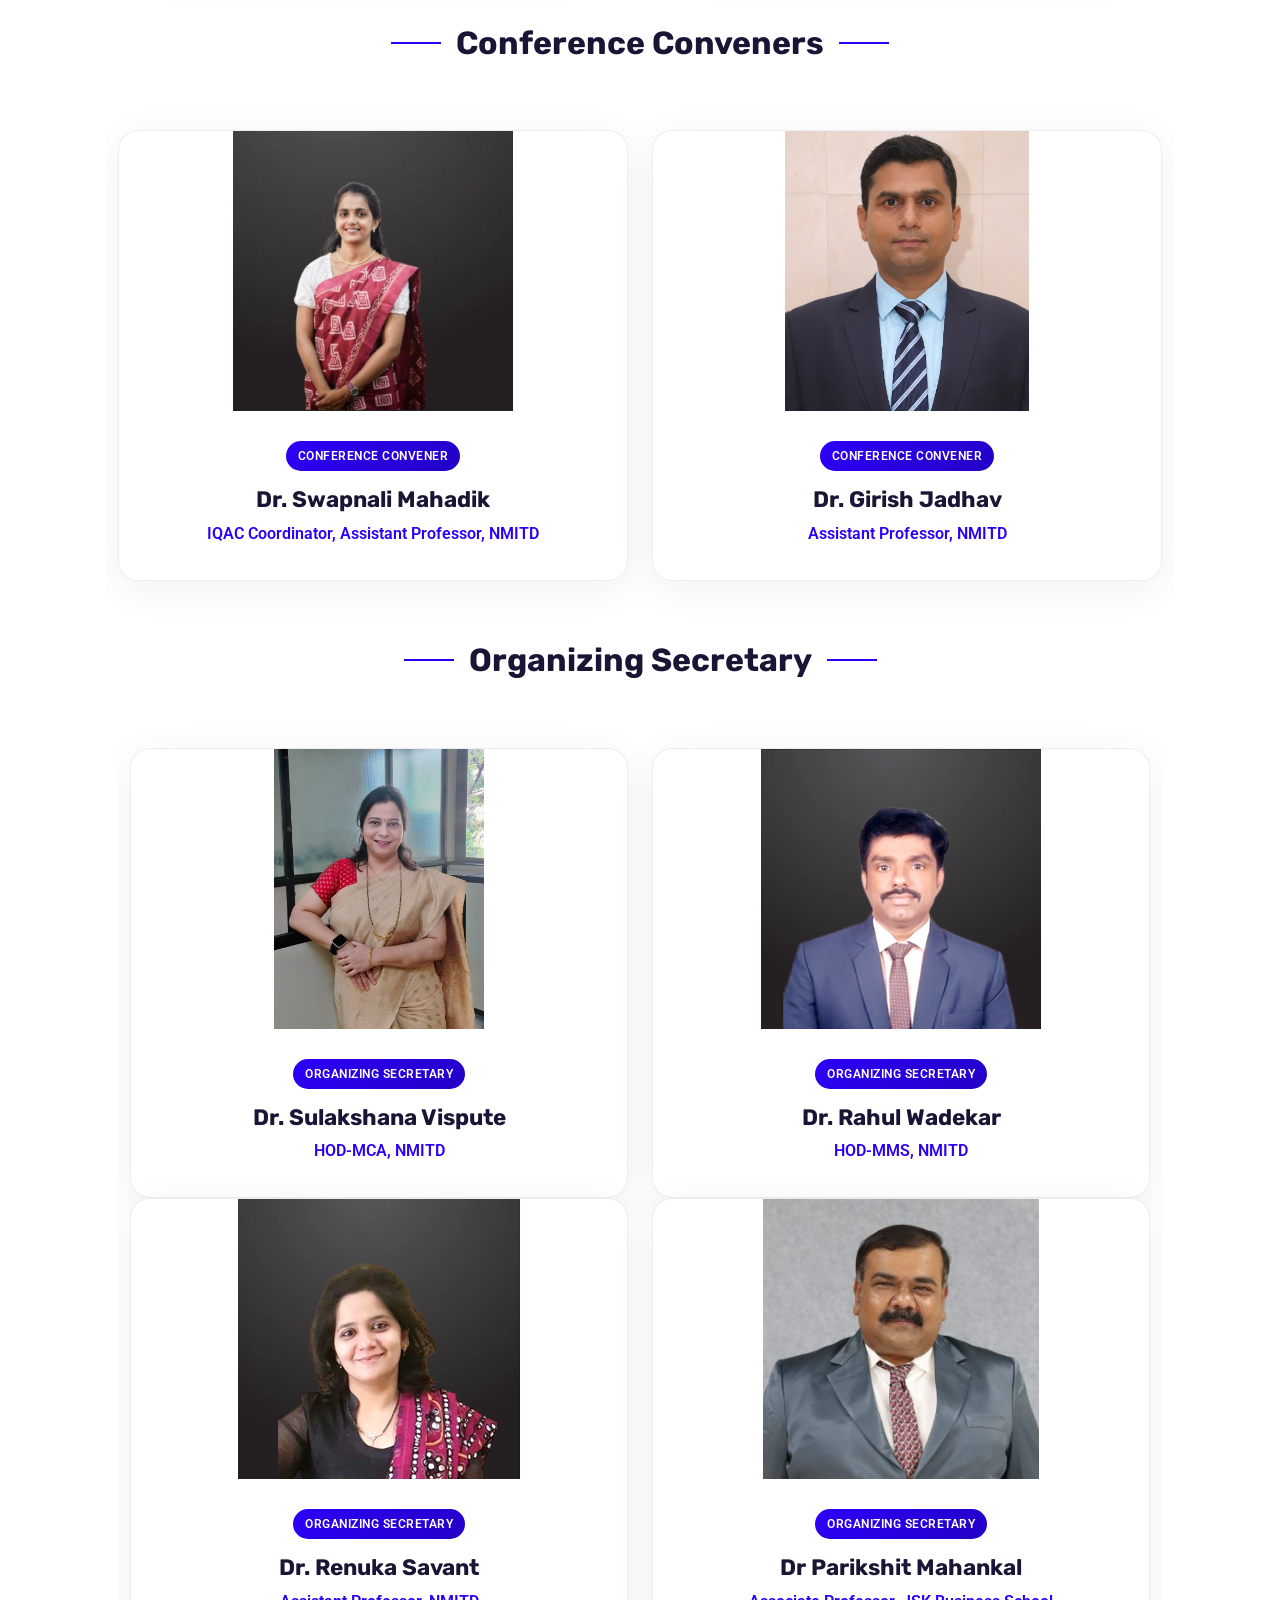
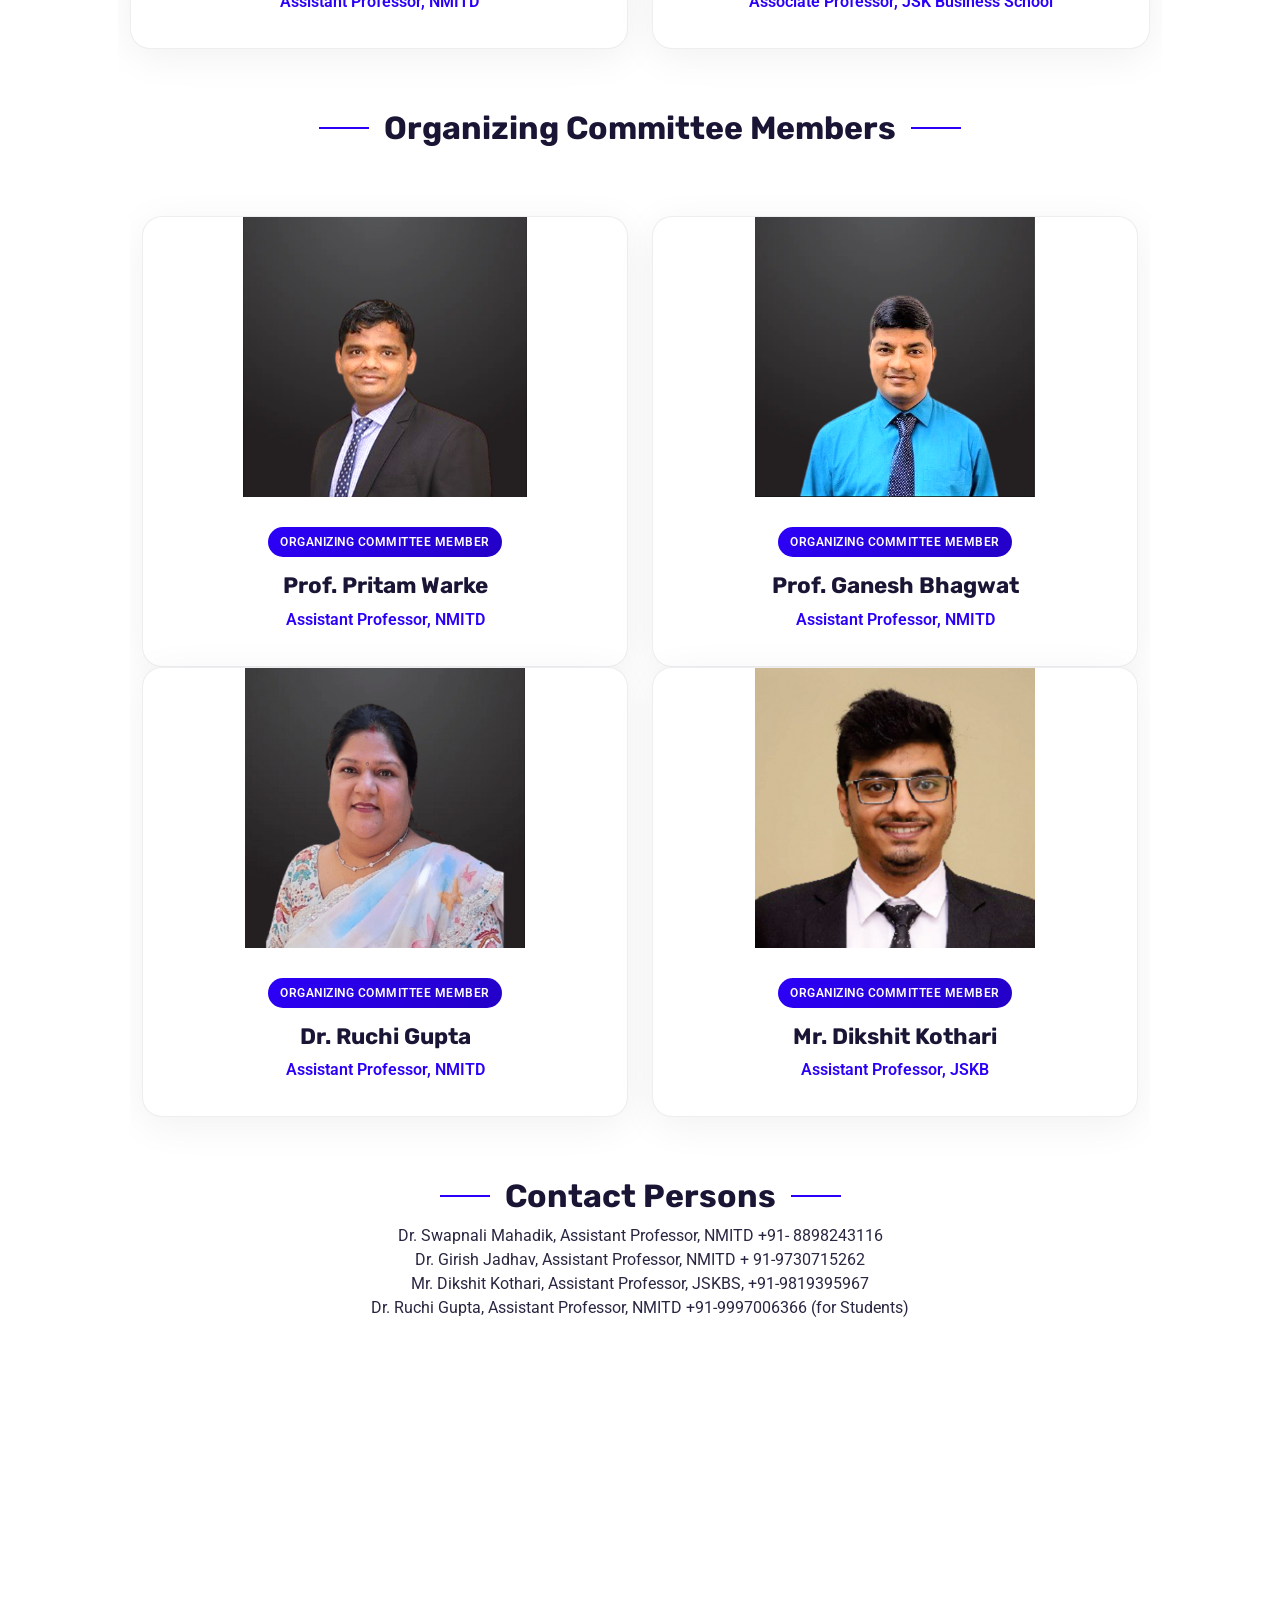
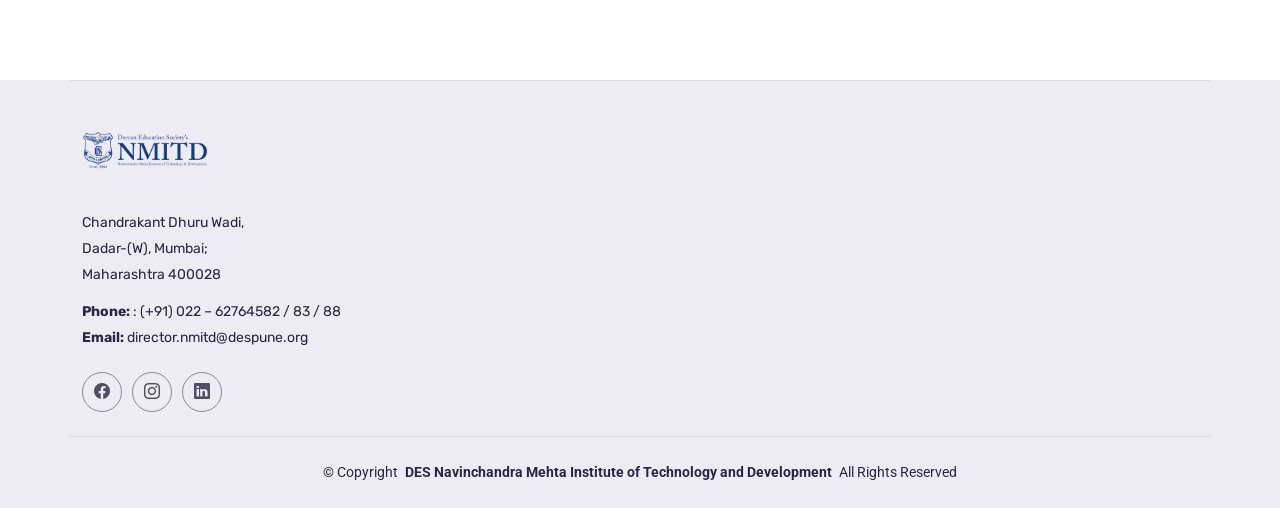
==== commit 793cd421: "Update index.html" ====
--- a/index.html
+++ b/index.html
@@ -420,11 +420,10 @@
             <div class="alert-box">
             <h2>Important Dates</h2>
             </div><br>
-            <ul class="list-items">  
-            <li><b>Submission of Abstract:</b> 25th March 2026 (Extended) </li>
-            <li><b>Last date of full Paper Submission: </b> 30th March 2026</li>
-            <li><b>Intimation of Paper Acceptance: </b> 10th April 2026</li>
-            <li><b>Last Date of Registration: </b>20th April 2026</li>
+            <ul class="list-items"> 
+            <li><b>Last date of full Paper Submission: </b> 20th April 2026</li>
+            <li><b>Intimation of Paper Acceptance: </b> 24th April 2026</li>
+            <li><b>Last Date of Registration: </b> 24th April 2026</li>
             <li><b>Conference Date:</b> 25th April 2026</li>
             </ul>
           </div>
